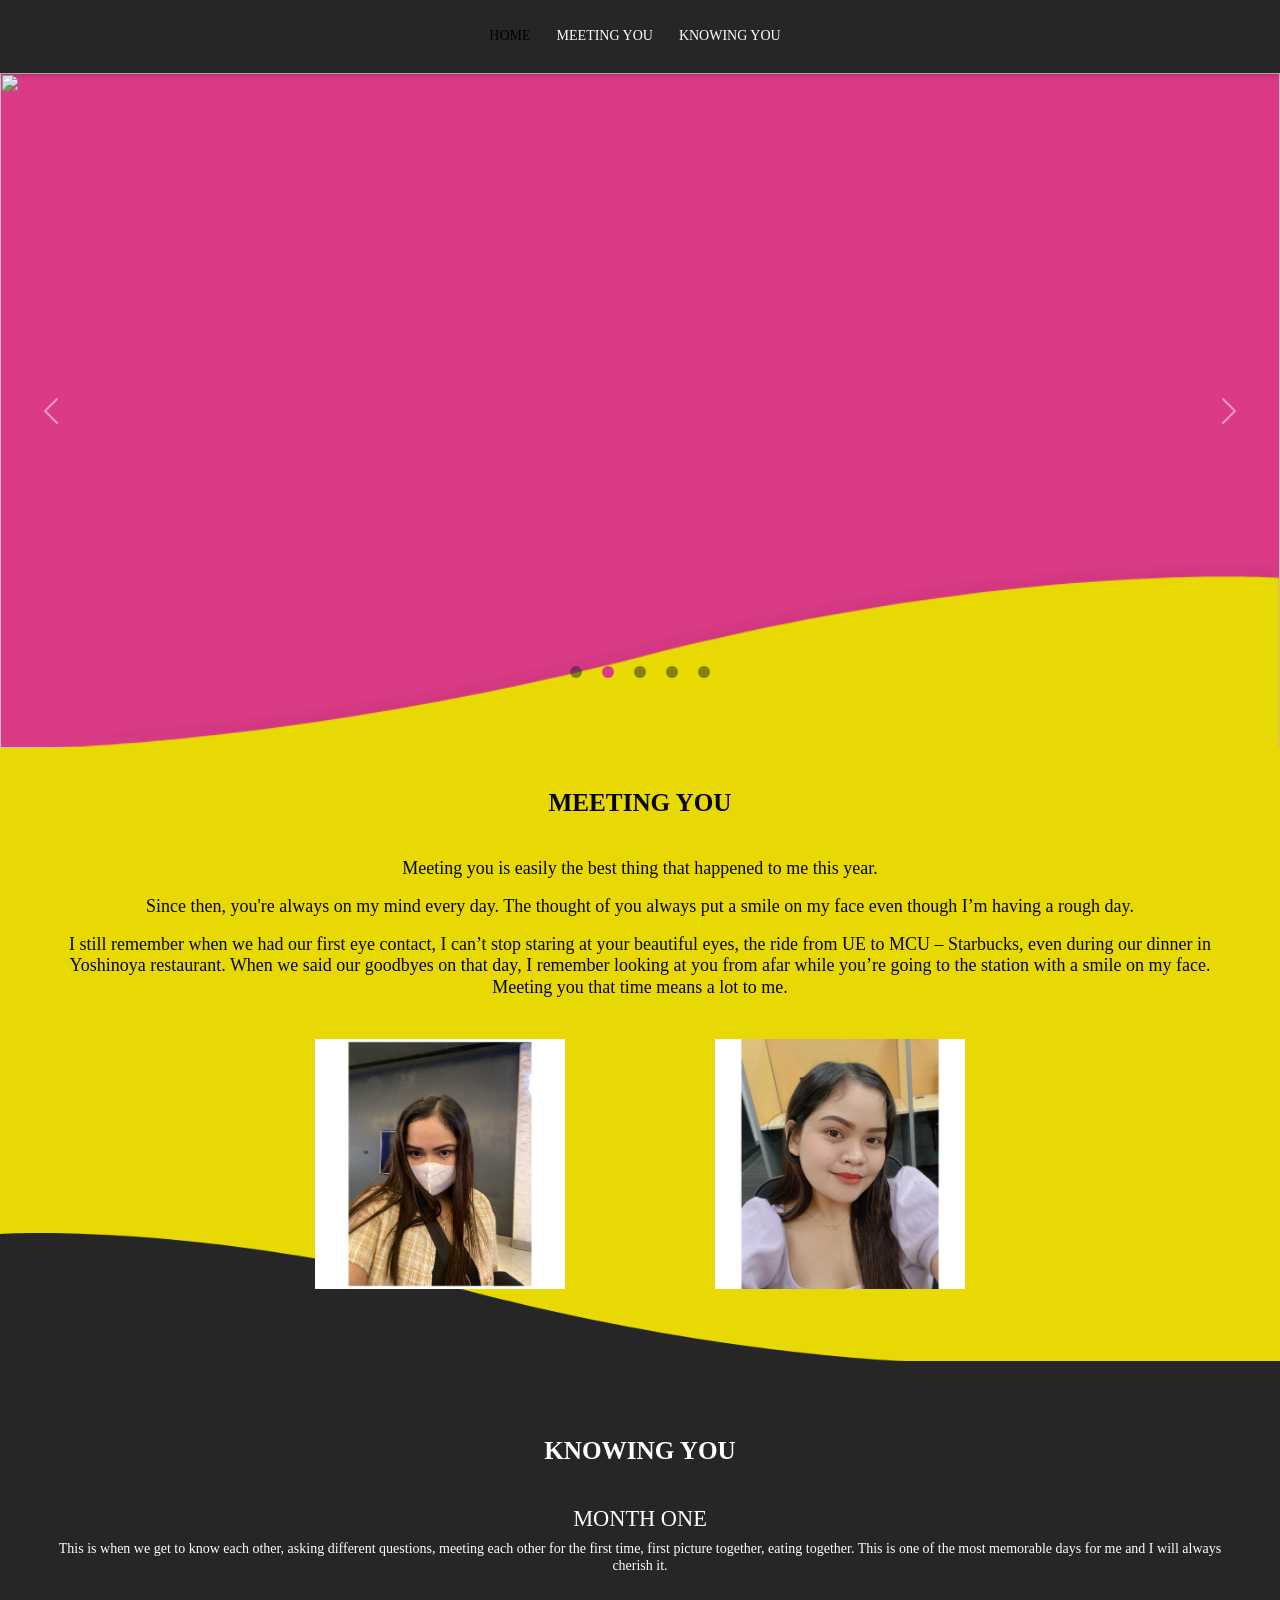
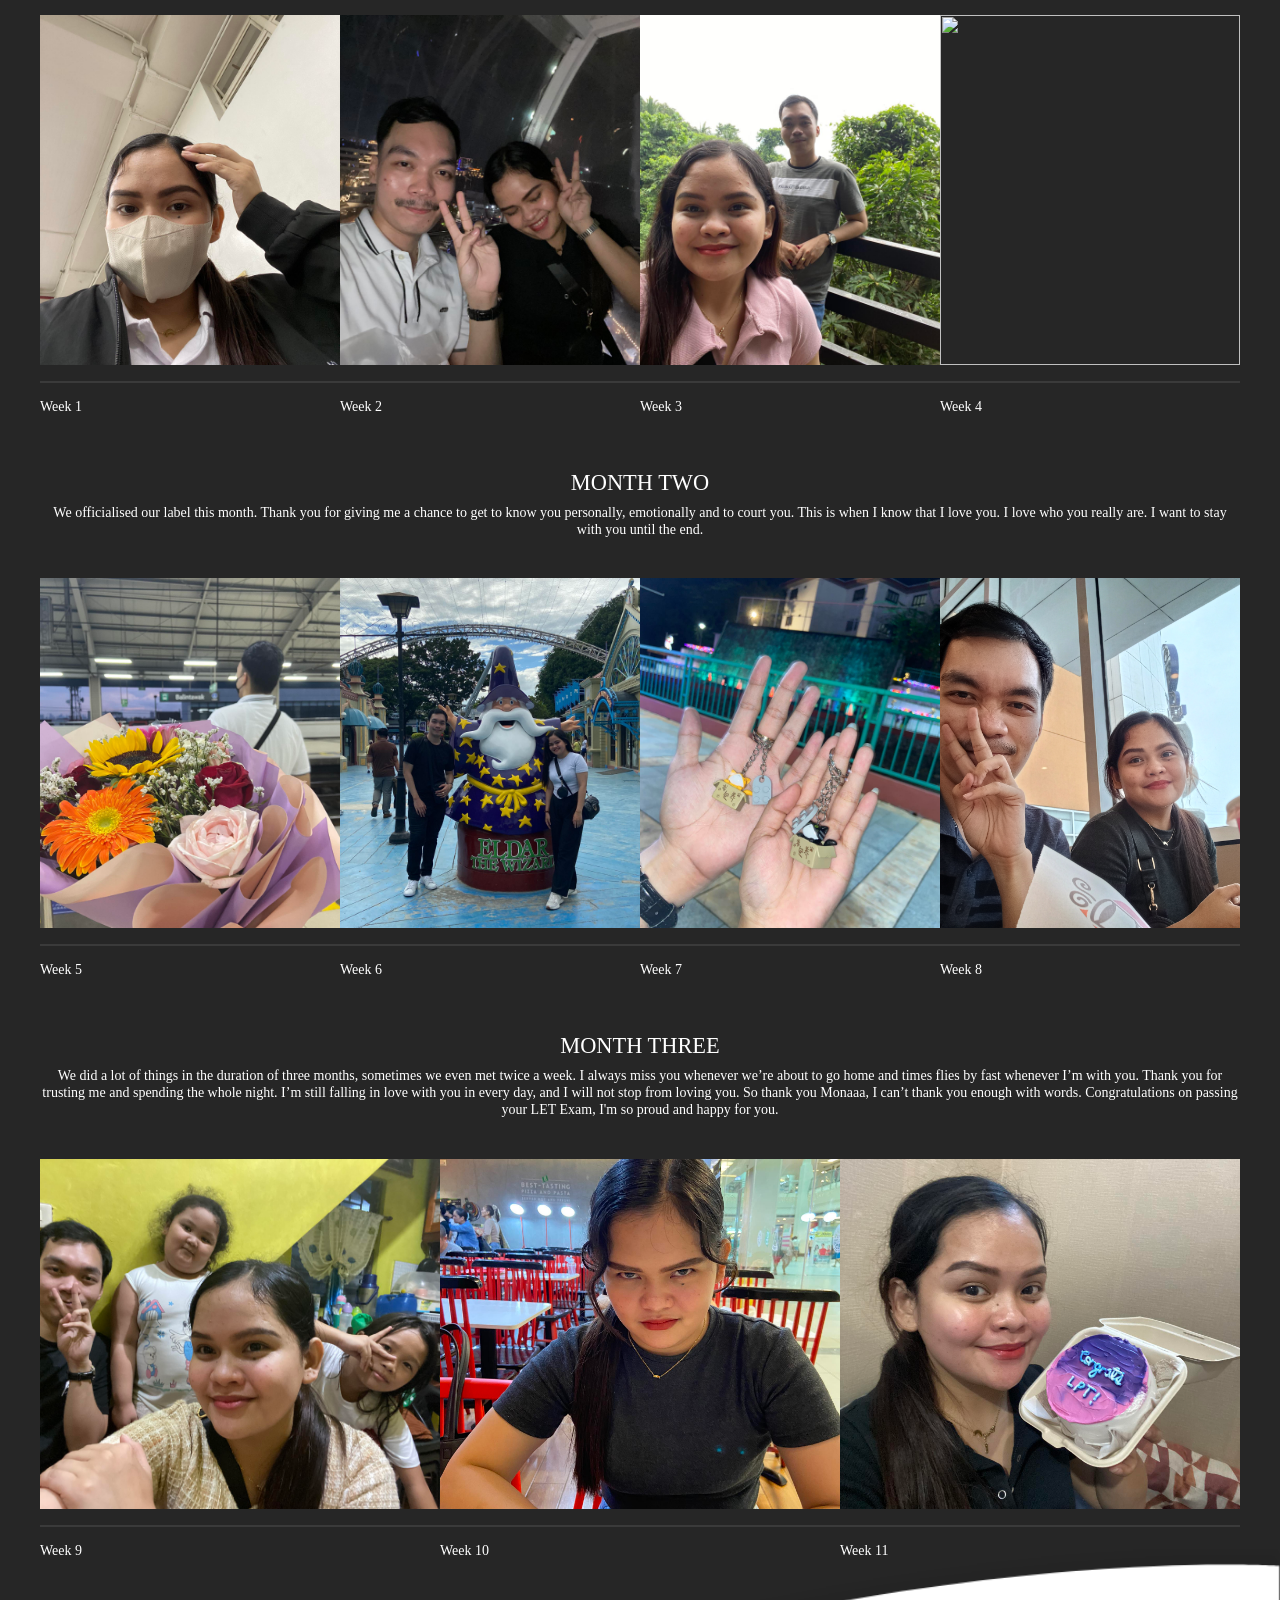
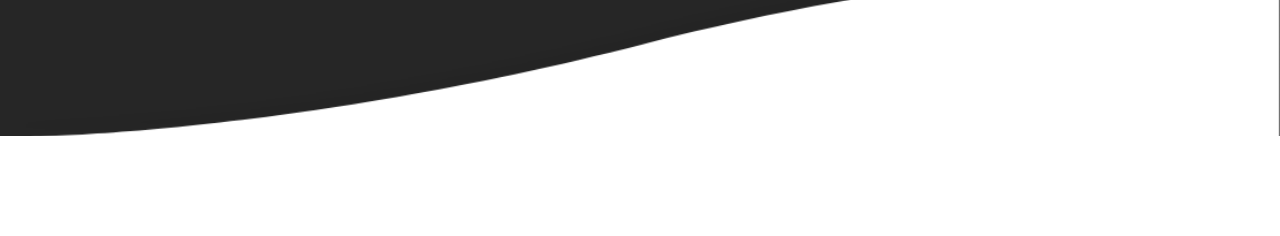
==== index.html @ fe890e73 "Update index.html" ====
<!doctype html>
<html lang="en">
  <head>
    <!-- Required meta tags -->
    <meta charset="utf-8">
    <meta name="viewport" content="width=device-width, initial-scale=1, shrink-to-fit=no">

    <!-- Bootstrap CSS -->
    <link href="https://cdn.jsdelivr.net/npm/bootstrap@5.0.0-beta2/dist/css/bootstrap.min.css" rel="stylesheet" integrity="sha384-BmbxuPwQa2lc/FVzBcNJ7UAyJxM6wuqIj61tLrc4wSX0szH/Ev+nYRRuWlolflfl" crossorigin="anonymous">
    <!-- <link rel="stylesheet" href="https://maxcdn.bootstrapcdn.com/bootstrap/4.0.0/css/bootstrap.min.css" integrity="sha384-Gn5384xqQ1aoWXA+058RXPxPg6fy4IWvTNh0E263XmFcJlSAwiGgFAW/dAiS6JXm" crossorigin="anonymous"> -->
    <!--<link rel="stylesheet" href="https://cdn.jsdelivr.net/npm/bootstrap@4.5.3/dist/css/bootstrap.min.css" integrity="sha384-TX8t27EcRE3e/ihU7zmQxVncDAy5uIKz4rEkgIXeMed4M0jlfIDPvg6uqKI2xXr2" crossorigin="anonymous">-->
    <link rel="stylesheet" href="https://cdn.jsdelivr.net/npm/bootstrap-icons@1.4.0/font/bootstrap-icons.css">
    <link rel="stylesheet" href="assets/css/main.css">
    <link rel="stylesheet" href="assets/css/typography.css">
    <link rel="stylesheet" href="assets/css/card.css">
    <link rel="stylesheet" href="assets/css/navigation.css">
    <link rel="stylesheet" href="assets/css/animations.css">
    <link rel="stylesheet" href="assets/css/form.css">
    <link rel="stylesheet" href="assets/css/media.css">
    <link rel="stylesheet" href="assets/css/shape.css">
    <link rel="stylesheet" href="assets/css/modal.css">
    <link rel="stylesheet" href="assets/css/projects-section.css"> 
    <title>My appreciation of You</title>
    <link rel="shortcut icon" href="assets/images/Icon/justin_mona.ico" type="image/x-icon"> 
    <script src="https://code.jquery.com/jquery-3.5.1.min.js"></script>
    <script src="https://kit.fontawesome.com/c11f370f42.js" crossorigin="anonymous"></script>
  </head>
  <body class="position-relative w-100 h-100" data-bs-spy="scroll" data-bs-target="#main-nav" data-bs-offset="300" tabindex="0">
    <!--Navigation-->
    <nav id="main-nav" class="navbar navbar-expand-xl navigation-bar sticky-top hide-on-mobile">
        <div class="collapse navbar-collapse text-white justify-content-center" id="navbarSupportedContent">
            <ul class="navbar-nav navigation-text">
                <li class="nav-item">
                    <a class="nav-link active scroll-to" href="#home">HOME</a>
                </li>
                <li class="nav-item">
                    <a class="nav-link scroll-to" href="#whoweare">MEETING YOU</a>
                </li>
                <li class="nav-item">
                    <a class="nav-link scroll-to" href="#events">KNOWING YOU</a>
                </li><!--
                <li class="nav-item">
                    <a class="nav-link scroll-to" href="#socialpress">CONGRATULATIONS</a>
                </li>
                <li class="nav-item">
                    <a class="nav-link scroll-to" href="#projects">MY FEELINGS FOR YOU</a>
                </li>
                <li class="nav-item">
                    <a class="nav-link scroll-to" href="#socialpress">SOCIAL/PRESS</a>
                </li>
                <li class="nav-item">
                    <a class="nav-link scroll-to" href="#resources">RESOURCES</a>
                </li>
                <li class="nav-item">
                    <a class="nav-link scroll-to" href="#meetingspace">MEETING SPACE</a>
                </li>
                <li class="nav-item">
                    <a class="nav-link scroll-to" href="#contactus" data-bs-toggle="modal" data-bs-target="#contactUsModal">CONTACT US</a>
                </li>-->
            </ul>
        </div>
    </nav>
    <div class="w-100 h-100 position-relative">
<!--Home - Section 1 -->
        <div id="home">
            <!-- show on large and medium -->
            <div class="home-content z-2 position-relative d-sm-none d-md-block">
                <div id="carouselHeroBanner" class="carousel slide carousel-fade" data-bs-ride="carousel" data-bs-wrap="false">
                    <div class="home-carousel w-100 m-0 p-40px z-2">
                        <div class="carousel-items w-100 h-100 z-1">
                            <div class="carousel-inner h-100">
                                <div class="carousel-item active h-100" data-bs-interval="5000">
                                    <img id="carouselImg h-100" class="carousel-image w-100 h-100" src="assets/images/Mona/Carousel 1.jpg" alt="">
                                </div>
                                <div class="carousel-item h-100" data-bs-interval="5000">
                                    <img id="carouselImg" class="carousel-image w-100 h-100" src="assets/images/Mona/Carousel 2.jpg" alt="">
                                </div>
                                <div class="carousel-item h-100" data-bs-interval="5000">
                                    <img id="carouselImg" class="carousel-image w-100 h-100" src="assets/images/Mona/Carousel 3.jpg" alt="">
                                </div>
                                <div class="carousel-item h-100" data-bs-interval="5000">
                                    <img id="carouselImg" class="carousel-image w-100 h-100" src="assets/images/Mona/Carousel 4.jpg" alt="">
                                </div>
                                <div class="carousel-item h-100" data-bs-interval="5000">
                                    <img id="carouselImg" class="carousel-image w-100 h-100" src="assets/images/Mona/Carousel 5.3.jpg" alt="">
                                </div>
                            </div>
                        </div>
                        <div class="d-flex flex-wrap justify-content-center align-items-end w-100 carousel-indicators home-carousel-indicators mb-50px z-2">
                            <div class="carousel-circle m-10px active" data-bs-target="#carouselHeroBanner" data-bs-slide-to="0"></div>
                            <div class="carousel-circle m-10px" data-bs-target="#carouselHeroBanner" data-bs-slide-to="1"></div>
                            <div class="carousel-circle m-10px" data-bs-target="#carouselHeroBanner" data-bs-slide-to="2"></div>
                            <div class="carousel-circle m-10px" data-bs-target="#carouselHeroBanner" data-bs-slide-to="3"></div>
                            <div class="carousel-circle m-10px" data-bs-target="#carouselHeroBanner" data-bs-slide-to="4"></div>
                        </div>
                        <button class="carousel-control-prev z-2 w-8" type="button" data-bs-target="#carouselHeroBanner" data-bs-slide="prev">
                            <span class="carousel-control-prev-icon" aria-hidden="true"></span>
                            <span class="visually-hidden">Previous</span>
                        </button>
                        <button class="carousel-control-next z-2 w-8" type="button" data-bs-target="#carouselHeroBanner" data-bs-slide="next">
                            <span class="carousel-control-next-icon" aria-hidden="true"></span>
                            <span class="visually-hidden">Next</span>
                        </button>
                    </div>
                </div>
                <img class="bottom-right-curve-background z-1 show-on-medium-only" src="assets/images/Curves/Curve Up Right - Yellow Shadow@2x.png" alt="">
                <img class="bottom-right-curve-background show-on-large-only z-1" src="assets/images/Curves/Curve Up Right - Yellow Shadow@2x.png" alt="">
            </div>
            <!--// show on large and medium -->

            <!-- show on small -->
            <div class="home-content z-2 position-relative show-on-small-only">
                <div id="carouselHeroBannerMobile" class="carousel slide carousel-fade" data-bs-ride="carousel" data-bs-wrap="false">
                    <div class="position-relative home-carousel-image">
                        <div class="carousel-inner h-100">
                            <div class="carousel-item active h-100" data-bs-interval="3000">
                                <img id="carouselImg h-100" class="carousel-image w-100 h-100" src="assets/images/Mona/Carousel 1.jpg" alt="">
                            </div>
                            <div class="carousel-item h-100" data-bs-interval="3000">
                                <img id="carouselImg" class="carousel-image w-100 h-100" src="assets/images/Mona/Carousel 2.jpg" alt="">
                            </div>
                            <div class="carousel-item h-100" data-bs-interval="3000">
                                <img id="carouselImg" class="carousel-image w-100 h-100" src="assets/images/Mona/Carousel 3.jpg" alt="">
                            </div>
                            <div class="carousel-item h-100" data-bs-interval="3000">
                                <img id="carouselImg" class="carousel-image w-100 h-100" src="assets/images/Mona/Carousel 4.jpg" alt="">
                            </div>
                            <div class="carousel-item h-100" data-bs-interval="3000">
                                <img id="carouselImg" class="carousel-image w-100 h-100" src="assets/images/Mona/Carousel 5.3.jpg" alt="">
                            </div>
                        </div>
                        <div class="d-flex flex-wrap justify-content-center align-items-end w-100 carousel-indicators home-carousel-indicators mb-10px z-3">
                            <div class="carousel-circle m-10px active" data-bs-target="#carouselHeroBannerMobile" data-bs-slide-to="0"></div>
                            <div class="carousel-circle m-10px" data-bs-target="#carouselHeroBannerMobile" data-bs-slide-to="1"></div>
                            <div class="carousel-circle m-10px" data-bs-target="#carouselHeroBannerMobile" data-bs-slide-to="2"></div>
                            <div class="carousel-circle m-10px" data-bs-target="#carouselHeroBannerMobile" data-bs-slide-to="3"></div>
                            <div class="carousel-circle m-10px" data-bs-target="#carouselHeroBannerMobile" data-bs-slide-to="4"></div>
                        </div>
                        <img class="bottom-right-curve-background z-1 show-on-small-only d-none" src="assets/images/Curves/Curve Up Right - Yellow@2x.png" alt="">
                    </div>
                </div>
            </div>
            <!--// show on small only -->
        </div>
<!--Who We Are - Section 2 -->
        <div><div id="whoweare" class="whoweare-spy"></div>
            <div class="whoweare-content p-0 z-1 text-center bg-color-yellow container-fluid position-relative whoweare-animatable-content-one-animation-trigger">
                <h1 class="menu-title mb-40px pt-40px">MEETING YOU</h1>
                <p class="p-mobile-margin p-meeting-you">Meeting you is easily the best thing that happened to me this year. </p>
                <p class="p-mobile-margin p-meeting-you">Since then, you're always on my mind every day. The thought of you always put a smile on my face even though I’m having a rough day.</p>
                <p class="p-mobile-margin p-meeting-you mb-40px">I still remember when we had our first eye contact, I can’t stop staring at your beautiful eyes, the ride from UE to MCU – Starbucks, even during our dinner in Yoshinoya restaurant. When we said our goodbyes on that day, I remember looking at you from afar while you’re going to the station with a smile on my face. Meeting you that time means a lot to me. </p>
                <div class="row bs-gutter-0 justify-content-center">
                    <div class="col-sm-12 col-lg-6 col-md-6 w-300px whoweare-margin-right-50px whoweare-animatable-content-one invisible">
                        <div class="whoweare-img">
                            <img class="img_meeting_you" src="assets/images/Mona/Meeting You - Mona.jpg" alt="">
                        </div>
                    </div>
                    <div class="col-sm-12 col-lg-6 col-md-6 w-300px whoweare-margin-left-50px whoweare-animatable-content-one invisible">
                        <div class="whoweare-img">
                            <img class="img_meeting_you show-on-medium-mon" src="assets/images/Mona/Meeting You - Mona 2.jpg" alt="">
                        </div>
                    </div>
                </div>

                <div>
                    <img class="bottom-left-curve-background" src="assets/images/Curves/Curve Up Left - Dark Gray@2x.png" alt="">
                </div>
            </div>
            <!--Who We Are Cards -->
            <div class="whoweare-cards-content z-1 h-100 flex-content-center text-center bg-color-white position-relative whoweare-animatable-cards-container whoweare-animatable-cards-animation-trigger d-none">
                <div id="whoWeAreCardCarousel" class="carousel slide no-wrap d-flex flex-row" data-bs-interval="false" data-bs-wrap="false">
                    <div id="whoWeAreCarouselPrev" class="btn-carousel-circle bg-color-pink d-flex align-self-center hide-on-large last-page-button">
                        <a data-bs-target="#whoWeAreCardCarousel" class="carousel-control-prev w-50px" role="button" data-bs-slide="prev"></a><i class="bi bi-chevron-left mp-0 text-white"></i>
                    </div>
                    <div class="carousel-inner">
                        <div id="whoWeAreFirstSlide" class="carousel-item active">
                            <div class="d-flex flex-row justify-content-center">
                                <!--cards-->
                                <div class="cards card-mobile-margin p-40px d-flex flex-column whoweare-animatable-card-one d-lg-flex d-md-flex d-sm-flex invisible">
                                    <div class="circle-172 bg-color-yellow mx-auto whoweare-card-one-animatable-circle invisible"></div>
                                    <div class="circle-68-green bg-color-green whoweare-card-one-animatable-circle invisible"></div>
                                    <div class="circle-48-pink bg-color-pink-txtlink whoweare-card-one-animatable-circle invisible"></div>
                                    <div class="card-body mp-0">
                                        <h1>PEOPLE EXPERIENCE (PX)</h1>
                                        <p class="mt-20px">At INK, we are focused on how design impacts People’s Experience (PX).  People are complex, beautiful, and inherently diverse. We take time to listen to how you live, how you work, and especially how you want to feel welcome in your environment. </p>
                                        
                                    </div>
                                    <button type="button" class="button-primary p2 align-self-center">Read More</button>
                                </div>
                                <div class="cards card-mobile-margin p-40px d-flex flex-column whoweare-animatable-card-two d-lg-flex d-md-none d-sm-none invisible">
                                    <div class="circle-172 bg-color-pink-txtlink mx-auto whoweare-card-two-animatable-circle invisible"></div>
                                    <div class="circle-47-green bg-color-green whoweare-card-two-animatable-circle invisible"></div>
                                    <div class="circle-39-green bg-color-green whoweare-card-two-animatable-circle invisible"></div>
                                    <div class="circle-66-yellow bg-color-yellow whoweare-card-two-animatable-circle invisible"></div>
                                    <div class="card-body mp-0">
                                        <h1>EMPATHY TECH</h1>
                                        <p class="mt-20px">Our design ethos looks beyond technology’s limits, and we reimagine how tech can be more empathetic in the ways we communicate, draw, and design.
                                        </p>
                                        
                                    </div>
                                    <button type="button" class="button-primary p2 align-self-center">Read More</button>
                                </div>
                                <div class="cards card-mobile-margin p-40px d-flex flex-column whoweare-animatable-card-three d-lg-flex d-md-none d-sm-none invisible">
                                    <div class="circle-172 bg-color-green mx-auto whoweare-card-three-animatable-circle "></div>
                                    <div class="circle-48-pink-1 bg-color-pink-txtlink whoweare-card-three-animatable-circle "></div>
                                    <div class="circle-68-yellow bg-color-yellow whoweare-card-three-animatable-circle "></div>
                                    <div class="card-body mp-0">
                                        <h1>CULTURE + CRAFT</h1>
                                        <p class="mt-20px">Our team’s strength comes from its diversity of professional experiences, industry backgrounds, and multicultural contexts. We continue to be inspired by the global landscape and ways in which we can learn from others.
                                        </p>
                                        
                                    </div>
                                    <button type="button" class="button-primary p2 align-self-center">Read More</button>
                                </div>
                                <!--#end cards-->
                            </div>
                        </div>
                        <div class="carousel-item">
                            <div class="d-flex flex-row justify-content-center">
                                <!--cards-->
                                <div class="cards card-mobile-margin p-40px flex-column whoweare-animatable-card-one  d-lg-flex d-md-none d-sm-none">
                                    <div class="circle-172 bg-color-yellow mx-auto whoweare-card-one-animatable-circle "></div>
                                    <div class="circle-68-green bg-color-green whoweare-card-one-animatable-circle "></div>
                                    <div class="circle-48-pink bg-color-pink-txtlink whoweare-card-one-animatable-circle "></div>
                                    <div class="card-body mp-0">
                                        <h1>PEOPLE EXPERIENCE (PX)</h1>
                                        <p class="mt-20px">At INK, we are focused on how design impacts People’s Experience (PX).  People are complex, beautiful, and inherently diverse. We take time to listen to how you live, how you work, and especially how you want to feel welcome in your environment. </p>
                                        
                                    </div>
                                    <button type="button" class="button-primary p2 align-self-center">Read More</button>
                                </div>
                                <div class="cards card-mobile-margin p-40px flex-column whoweare-animatable-card-two  d-lg-flex d-md-flex d-sm-flex">
                                    <div class="circle-172 bg-color-pink-txtlink mx-auto whoweare-card-two-animatable-circle "></div>
                                    <div class="circle-47-green bg-color-green whoweare-card-two-animatable-circle "></div>
                                    <div class="circle-39-green bg-color-green whoweare-card-two-animatable-circle "></div>
                                    <div class="circle-66-yellow bg-color-yellow whoweare-card-two-animatable-circle "></div>
                                    <div class="card-body mp-0">
                                        <h1>EMPATHY TECH</h1>
                                        <p class="mt-20px">Our design ethos looks beyond technology’s limits, and we reimagine how tech can be more empathetic in the ways we communicate, draw, and design.
                                        </p>
                                        
                                    </div>
                                    <button type="button" class="button-primary p2 align-self-center">Read More</button>
                                </div>
                                <div class="cards card-mobile-margin p-40px flex-column whoweare-animatable-card-three d-lg-flex d-md-none d-sm-none">
                                    <div class="circle-172 bg-color-green mx-auto whoweare-card-three-animatable-circle "></div>
                                    <div class="circle-48-pink-1 bg-color-pink-txtlink whoweare-card-three-animatable-circle "></div>
                                    <div class="circle-68-yellow bg-color-yellow whoweare-card-three-animatable-circle "></div>
                                    <div class="card-body mp-0">
                                        <h1>CULTURE + CRAFT</h1>
                                        <p class="mt-20px">Our team’s strength comes from its diversity of professional experiences, industry backgrounds, and multicultural contexts. We continue to be inspired by the global landscape and ways in which we can learn from others.
                                        </p>
                                        
                                    </div>
                                    <button type="button" class="button-primary p2 align-self-center">Read More</button>
                                </div>
                                <!--#end cards-->
                            </div>
                        </div>
                        <div id="whoWeAreLastSlide" class="carousel-item">
                            <div class="d-flex flex-row justify-content-center">
                                <!--cards-->
                                <div class="cards card-mobile-margin p-40px flex-column whoweare-animatable-card-one  d-lg-flex d-md-none d-sm-none">
                                    <div class="circle-172 bg-color-yellow mx-auto whoweare-card-one-animatable-circle "></div>
                                    <div class="circle-68-green bg-color-green whoweare-card-one-animatable-circle "></div>
                                    <div class="circle-48-pink bg-color-pink-txtlink whoweare-card-one-animatable-circle "></div>
                                    <div class="card-body mp-0">
                                        <h1>PEOPLE EXPERIENCE (PX)</h1>
                                        <p class="mt-20px">At INK, we are focused on how design impacts People’s Experience (PX).  People are complex, beautiful, and inherently diverse. We take time to listen to how you live, how you work, and especially how you want to feel welcome in your environment. </p>
                                        
                                    </div>
                                    <button type="button" class="button-primary p2 align-self-center">Read More</button>
                                </div>
                                <div class="cards card-mobile-margin p-40px flex-column whoweare-animatable-card-three d-lg-flex d-md-none d-sm-none">
                                    <div class="circle-172 bg-color-green mx-auto whoweare-card-three-animatable-circle "></div>
                                    <div class="circle-48-pink-1 bg-color-pink-txtlink whoweare-card-three-animatable-circle "></div>
                                    <div class="circle-68-yellow bg-color-yellow whoweare-card-three-animatable-circle "></div>
                                    <div class="card-body mp-0">
                                        <h1>CULTURE + CRAFT</h1>
                                        <p class="mt-20px">Our team’s strength comes from its diversity of professional experiences, industry backgrounds, and multicultural contexts. We continue to be inspired by the global landscape and ways in which we can learn from others.
                                        </p>
                                        
                                    </div>
                                    <button type="button" class="button-primary p2 align-self-center">Read More</button>
                                </div>
                                <div class="cards card-mobile-margin p-40px flex-column whoweare-animatable-card-three d-lg-flex d-md-flex d-sm-flex">
                                    <div class="circle-172 bg-color-green mx-auto whoweare-card-three-animatable-circle "></div>
                                    <div class="circle-48-pink-1 bg-color-pink-txtlink whoweare-card-three-animatable-circle "></div>
                                    <div class="circle-68-yellow bg-color-yellow whoweare-card-three-animatable-circle "></div>
                                    <div class="card-body mp-0">
                                        <h1>CULTURE + CRAFT</h1>
                                        <p class="mt-20px">Our team’s strength comes from its diversity of professional experiences, industry backgrounds, and multicultural contexts. We continue to be inspired by the global landscape and ways in which we can learn from others.
                                        </p>
                                        
                                    </div>
                                    <button type="button" class="button-primary p2 align-self-center">Read More</button>
                                </div>
                                <!--#end cards-->
                            </div>
                        </div>
                    </div>
                    <div id="whoWeAreCarouselNext" class="btn-carousel-circle bg-color-pink d-flex align-self-center hide-on-large">
                        <a data-bs-target="#whoWeAreCardCarousel" class="carousel-control-next w-50px" role="button" data-bs-slide="next"></a><i class="bi bi-chevron-right mp-0 text-white"></i>
                    </div>
                </div>
                
                <img class="bottom-left-curve-background" src="assets/images/Curves/Curve Up Left - Dark Gray@2x.png" alt="">
            </div>
            <!--Palette-->
            <!--#show on large and medium-->
            
            <div class="z-1 bg-color-grey h-100 pt-40px position-relative ourpallete-content ourpallete-animatable-imagepallete-animation-trigger hide-on-mobile">
                <div id="events" class="events-spy"></div>
                <h1 class="menu-title text-white text-center mt-35px">KNOWING YOU</h1>
                <div class="media pl-40px">
                    <div class="plants-content mr-40px">
                        <h2 class="text-white">MONTH ONE</h2>
                        <p class="text-white mb-40px">This is when we get to know each other, asking different questions, meeting each other for the first time, first picture together, eating together. This is one of the most memorable days for me and I will always cherish it.</p>
                    </div>
                    <div class="media-body mr-40px">
                        <div class="d-flex ourpallete-animatable-imagepallete invisible">
                            <div class="pallete-parent ourpallete-animatable-palleteimage ourpallete-animatable-palleteimage-collapsed">
                              <img class="pallete" src="assets/images/Mona/Week 1.jpeg" alt="" title="We started talking on Bumble. I still remember our first interaction to this day. The little GIFs exchange, questions, cute moments and etc. And when I first saw you on the gate of UE, I can’t stop looking at your eyes. It attracts me, I don’t know why. Your smile makes me happy.">
                              <hr class="text-line">
                              <p class="text-white word-break-none">Week 1</p>
                            </div>
                            <div class="pallete-parent ourpallete-animatable-palleteimage ourpallete-animatable-palleteimage-collapsed">
                              <img class="pallete" src="assets/images/Us/Week 2.jpeg" alt="" title="Thank you for going out with me and traveling from Cavite to MOA to meet a guy you barely knew. This is when we first officialize our Pet names Beb and Bebe. I appreciate you for submitting a leave for my birthday, I’m still thankful. Thank you beb.">
                              <hr class="text-line">
                              <p class="text-white word-break-none">Week 2</p>
                            </div>
                            <div class="pallete-parent ourpallete-animatable-palleteimage ourpallete-animatable-palleteimage-collapsed">
                              <img class="pallete" src="assets/images/Us/Week 3.jpeg" alt="" title="When we get to know each other more during our deep talks on a bench. I can’t thank you enough for going with me in Tagaytay with little to no rest. Our first physical picture. When I get to kiss your hand and hold it while in a bus. Putting your head on my shoulder while you rest. And I said to my parents when I got home that I’m dating you. I started to like you and I won’t stop.">
                              <hr class="text-line">
                              <p class="text-white word-break-none">Week 3</p>
                            </div>
                            <div class="pallete-parent ourpallete-animatable-palleteimage ourpallete-animatable-palleteimage-collapsed">
                              <img class="pallete" src="assets/images/Mona/Week 4.jpg" alt="" title="Our deep and meaningful talks at night and sometimes wild, I appreciate it all beb. Thank you so much for trusting me and being patient with me. We get to enjoy our time in video calls, chats and also our time in SM Dasmariñas, Vista Mall and at the Church.">
                              <hr class="text-line">
                              <p class="text-white word-break-none">Week 4</p>
                            </div>
                        </div>
                    </div>
                </div>

                <div class="media pl-40px">
                    <div class="plants-content w-25 mr-40px mt-65px">
                        <h2 class="text-white">MONTH TWO</h2>
                        <p class="text-white mb-0">We officialised our label this month. Thank you for giving me a chance to get to know you personally, emotionally and to court you. This is when I know that I love you. I love who you really are. I want to stay with you until the end.</p>
                    </div>
                    <div class="media-body w-75 mt-40px mr-40px">
                        <div class="d-flex ourpallete-animatable-imagepallete invisible">
                            <div class="pallete-parent ourpallete-animatable-palleteimage ourpallete-animatable-palleteimage-collapsed">
                              <img class="pallete" src="assets/images/Us/Week 5.jpg" alt="" title="Thank you for taking your time to meet my parents, family and even supporting my father on Election day. I appreciate it so much beb. And thank you for the trust that you gave me that day. ">
                              <hr class="text-line">
                              <p class="text-white word-break-none">Week 5</p>
                            </div>
                            <div class="pallete-parent ourpallete-animatable-palleteimage ourpallete-animatable-palleteimage-collapsed">
                              <img class="pallete" src="assets/images/Us/Week 6.jpg" alt="" title="Thank you for going out with me on my birthday, I really really appreciate it beb. I’ll forever be grateful of meeting you.  Next time we’ll get to celebrate your birthday.">
                              <hr class="text-line">
                              <p class="text-white word-break-none">Week 6</p>
                            </div>
                            <div class="pallete-parent ourpallete-animatable-palleteimage ourpallete-animatable-palleteimage-collapsed">
                              <img class="pallete" src="assets/images/Us/Week 7.jpg" alt="" title="We got into a fight because of me bailing out on your plans, I’m really sorry for it. Thank you for giving me a second chance, it means a lot to me. I’ll always try my best to make you happy.">
                              <hr class="text-line">
                              <p class="text-white word-break-none">Week 7</p>
                            </div>
                            <div class="pallete-parent ourpallete-animatable-palleteimage ourpallete-animatable-palleteimage-collapsed">
                              <img class="pallete" src="assets/images/Us/Week 8.jpg" alt="" title="This is when you said to me the word “I Love You” in person. It caught me offguard to be honest, I don’t know what to say during that time, and even now I can’t get over it because it was so unexpected. Thank you and I Love you too beb.">
                              <hr class="text-line">
                              <p class="text-white word-break-none">Week 8</p>
                            </div>
                        </div>
                    </div>
                </div>
                  
                <div class="media pl-40px mb-50px">
                    <div class="plants-content w-25 mr-40px mt-65px">
                        <h2 class="text-white">MONTH THREE</h2>
                        <p class="text-white mb-0">We did a lot of things in the duration of three months, sometimes we even met twice a week. I always miss you whenever we’re about to go home and times flies by fast whenever I’m with you. Thank you for trusting me and spending the whole night. I’m still falling in love with you in every day, and I will not stop from loving you. So thank you Monaaa, I can’t thank you enough with words. Congratulations on passing your LET Exam, I'm so proud and happy for you.</p>
                    </div>
                    <div class="media-body w-75 mt-40px mr-40px">
                        <div class="d-flex ourpallete-animatable-imagepallete invisible">
                            <div class="pallete-parent ourpallete-animatable-palleteimage ourpallete-animatable-palleteimage-collapsed">
                              <img class="pallete" src="assets/images/Us/Week 9.jpg" alt="">
                              <hr class="text-line">
                              <p class="text-white word-break-none">Week 9</p>
                            </div>
                            <div class="pallete-parent ourpallete-animatable-palleteimage ourpallete-animatable-palleteimage-collapsed">
                              <img class="pallete" src="assets/images/Mona/Week 10.jpeg" alt="">
                              <hr class="text-line">
                              <p class="text-white word-break-none">Week 10</p>
                            </div>
                            <div class="pallete-parent ourpallete-animatable-palleteimage ourpallete-animatable-palleteimage-collapsed">
                              <img class="pallete" src="assets/images/Mona/Week 11.jpg" alt="">
                              <hr class="text-line">
                              <p class="text-white word-break-none">Week 11</p>
                            </div>
                        </div>
                    </div>
                </div>
                <img class="bottom-right-curve-background-margin" src="assets/images/Curves/Curve Up Right - White Shadow@2x.png" alt="">
            </div>
            <!--// show on large and medium-->
            <!--#show on small-->
            <div class="z-1 bg-color-grey h-100 pt-40px position-relative ourpallete-content-mobile ourpallete-animatable-imagepallete-animation-trigger-mobile show-on-small-only">
                <h1 class="menu-title text-white text-center">KNOWING YOU</h1>
                
                <div class="media pl-40px d-flex flex-column justify-content-center">
                    <div class="plants-content mb-20px pr-40px d-flex flex-column">
                        <h2 class="text-white">MONTH ONE</h2>
                        <p class="text-white mb-20px">Plant diversity is a key component to ecological design. We start each project by researching its local ecology and then design a native plant palette for that region.  We also welcome new plant friends that offer additional beauty and pollinator-friendly activity, so long as they are not invasive or listed as such on a federal list.</p>
                        <button type="button" class="button-primary p2 align-self-center" data-bs-toggle="modal" data-bs-target="#month1">Read More</button>
                    </div>
                    <div class="media-body mt-40px pr-40px">
                        <div class="d-flex ourpallete-animatable-imagepallete-mobile justify-center-tablet invisible">
                            <div id="meetingYouCarousel" class="carousel slide no-wrap d-flex flex-row" data-wrap="false" data-bs-wrap="false">
                                <div id="meetingYouCarouselPrev" class="btn-carousel-circle mr-10px bg-color-pink show-on-small-only d-lg-none align-self-center last-page-button">
                                    <a data-bs-target="#meetingYouCarousel" class="carousel-control-prev w-50px" role="button" data-bs-slide="prev"></a><i class="bi bi-chevron-left mp-0 text-white"></i>
                                </div>
                                <div class="carousel-inner"> 
                                    <div id="meetingYouFirstSlide" class="carousel-item active">
                                        <div class="pallete-parent ourpallete-animatable-palleteimage-mobile ourpallete-animatable-palleteimage-collapsed-mobile">
                                            <img class="pallete pallete-medium" src="assets/images/Mona/Week 1.jpeg" alt="" title="We started talking on Bumble. I still remember our first interaction to this day. The little GIFs exchange, questions, cute moments and etc. And when I first saw you on the gate of UE, I can’t stop looking at your eyes. It attracts me, I don’t know why. Your smile makes me happy.">
                                        </div>
                                    </div>
                                    <div class="carousel-item">
                                        <div class="pallete-parent ourpallete-animatable-palleteimage-mobile ourpallete-animatable-palleteimage-collapsed-mobile">
                                            <img class="pallete pallete-medium" src="assets/images/Us/Week 2.jpeg" alt="" title="Thank you for going out with me and traveling from Cavite to MOA to meet a guy you barely knew. This is when we first officialize our Pet names Beb and Bebe. I appreciate you for submitting a leave for my birthday, I’m still thankful. Thank you beb.">
                                        </div>
                                    </div>
                                    <div class="carousel-item">
                                        <div class="pallete-parent ourpallete-animatable-palleteimage-mobile ourpallete-animatable-palleteimage-collapsed-mobile">
                                            <img class="pallete pallete-medium" src="assets/images/Us/Week 3.jpeg" alt="" title="When we get to know each other more during our deep talks on a bench. I can’t thank you enough for going with me in Tagaytay with little to no rest. Our first physical picture. When I get to kiss your hand and hold it while in a bus. Putting your head on my shoulder while you rest. And I said to my parents when I got home that I’m dating you. I started to like you and I won’t stop.">
                                        </div>
                                    </div>
                                    <div id="meetingYouLastSlide"  class="carousel-item">
                                        <div class="pallete-parent ourpallete-animatable-palleteimage-mobile ourpallete-animatable-palleteimage-collapsed-mobile">
                                            <img class="pallete pallete-medium" src="assets/images/Mona/Week 4.jpg" alt="" title="Our deep and meaningful talks at night and sometimes wild, I appreciate it all beb. Thank you so much for trusting me and being patient with me. We get to enjoy our time in video calls, chats and also our time in SM Dasmariñas, Vista Mall and at the Church.">
                                        </div>
                                    </div>
                                </div>
                                <div id="meetingYouCarouselNext" class="btn-carousel-circle ml-10px bg-color-pink show-on-small-only d-md-none d-lg-none align-self-center">
                                    <a data-bs-target="#meetingYouCarousel" role="button" data-bs-slide="next" class="carousel-control-next w-50px"></a><i class="bi bi-chevron-right mp-0 text-white"></i>
                                </div>
                            </div>
                        </div>
                    </div>
                </div>

                <div class="media pl-40px d-flex flex-column justify-content-center">
                    <div class="plants-content mb-20px pr-40px d-flex flex-column">
                        <h2 class="text-white mt-40px">MONTH TWO</h2>
                        <p class="text-white mb-20px">Materials provide a rich array of textures, colors, scents, and finishes, and you have the agency to determine how and what we touch in the world.  We will consider your material preferences and offer our recommendations based on your project needs and budget. Fewer material choices are often the best, so that the precious elements can emerge.</p>
                        <button type="button" class="button-primary p2 align-self-center" data-bs-toggle="modal" data-bs-target="#month2">Read More</button>
                    </div>
                    <div class="media-body mt-40px pr-40px">
                        <div class="d-flex ourpallete-animatable-imagepallete-mobile justify-center-tablet invisible">
                            <div id="palletePlantsCarousel" class="carousel slide no-wrap d-flex flex-row" data-bs-wrap="false">
                                <div id="palletePlantsCarouselPrev" class="btn-carousel-circle mr-10px bg-color-pink show-on-small-only d-lg-none align-self-center last-page-button">
                                    <a href="#palletePlantsCarousel" class="carousel-control-prev w-50px" role="button" data-bs-slide="prev"></a><i class="bi bi-chevron-left mp-0 text-white"></i>
                                </div>
                                <div class="carousel-inner">
                                    <div id="palettePlantsFirstSlide" class="carousel-item active">
                                        <div class="pallete-parent ourpallete-animatable-palleteimage-mobile ourpallete-animatable-palleteimage-collapsed-mobile">
                                          <img class="pallete pallete-medium" src="assets/images/Us/Week 5.jpg" alt="" title="Our deep and meaningful talks at night and sometimes wild, I appreciate it all beb. Thank you so much for trusting me and being patient with me. We get to enjoy our time in video calls, chats and also our time in SM Dasmariñas, Vista Mall and at the Church.">
                                        </div>
                                    </div>
                                    <div class="carousel-item">
                                        <div class="pallete-parent ourpallete-animatable-palleteimage-mobile ourpallete-animatable-palleteimage-collapsed-mobile">
                                          <img class="pallete pallete-medium" src="assets/images/Us/Week 6.jpg" alt="" title="">
                                        </div>
                                    </div>
                                    <div class="carousel-item">
                                        <div class="pallete-parent ourpallete-animatable-palleteimage ourpallete-animatable-palleteimage-collapsed-mobile">
                                          <img class="pallete pallete-medium" src="assets/images/Us/Week 7.jpg" alt="" title="Thank you for going out with me on my birthday, I really really appreciate it beb. I’ll forever be grateful of meeting you.  Next time we’ll get to celebrate your birthday.">
                                        </div>
                                    </div>
                                    <div id="palettePlantsLastSlide" class="carousel-item">
                                        <div class="pallete-parent ourpallete-animatable-palleteimage-mobile ourpallete-animatable-palleteimage-collapsed-mobile">
                                          <img class="pallete pallete-medium" src="assets/images/Us/Week 8.jpg" alt="" title="We got into a fight because of me bailing out on your plans, I’m really sorry for it. Thank you for giving me a second chance, it means a lot to me. I’ll always try my best to make you happy.">
                                        </div>
                                    </div>
                                </div>
                                <div id="palletePlantsCarouselNext" class="btn-carousel-circle ml-10px bg-color-pink show-on-small-only d-md-none d-lg-none align-self-center">
                                    <a href="#palletePlantsCarousel" role="button" data-bs-slide="next" class="carousel-control-next w-50px"></a><i class="bi bi-chevron-right mp-0 text-white"></i>
                                </div>
                            </div>
                        </div>
                    </div>
                </div>
                  
                <div class="media pl-40px pr-40px mb-50px d-flex flex-column justify-content-center">
                    <div class="plants-content mb-20px mt-40px d-flex flex-column">
                        <h2 class="text-white">MONTH THREE</h2>
                        <p class="text-white mb-20px">We find that our inspiration often derives from observing how people live, work, and play.  Most importantly, we are inspired by conversations with others, patterns in ecology, and the beauty found within communities and culture. Our work aspires to highlight the beauty in people, place, and nature.</p>
                        <button type="button" class="button-primary p2 align-self-center d-none" data-bs-toggle="modal" data-bs-target="#month3">Read More</button>
                    </div>
                    <div class="media-body mt-40px">
                        <div class="d-flex ourpallete-animatable-imagepallete-mobile justify-center-tablet invisible">
                            <div id="WeekThreeCarousel" class="carousel slide no-wrap d-flex flex-row" data-bs-wrap="false">
                                <div id="WeekThreeCarouselPrev" class="btn-carousel-circle mr-10px bg-color-pink show-on-small-only d-lg-none align-self-center last-page-button">
                                    <a href="#WeekThreeCarousel" class="carousel-control-prev w-50px" role="button" data-bs-slide="prev"></a><i class="bi bi-chevron-left mp-0 text-white"></i>
                                </div>
                                <div class="carousel-inner">
                                    <div id="WeekThreeFirstSlide" class="carousel-item active">
                                        <div class="pallete-parent ourpallete-animatable-palleteimage-mobile ourpallete-animatable-palleteimage-collapsed-mobile">
                                          <img class="pallete pallete-medium" src="assets/images/Us/Week 9.jpg" alt="">
                                        </div>
                                    </div>
                                    <div class="carousel-item">
                                        <div class="pallete-parent ourpallete-animatable-palleteimage-mobile ourpallete-animatable-palleteimage-collapsed-mobile">
                                          <img class="pallete pallete-medium" src="assets/images/Mona/Week 10.jpeg" alt="">
                                        </div>
                                    </div>
                                    <div id="WeekThreeLastSlide" class="carousel-item">
                                        <div class="pallete-parent ourpallete-animatable-palleteimage-mobile ourpallete-animatable-palleteimage-collapsed-mobile">
                                          <img class="pallete pallete-medium" src="assets/images/Mona/Week 11.jpg" alt="">
                                        </div>
                                    </div>
                                </div>
                                <div id="WeekThreeCarouselNext" class="btn-carousel-circle ml-10px bg-color-pink show-on-small-only d-md-none d-lg-none align-self-center">
                                    <a href="#WeekThreeCarousel" role="button" data-bs-slide="next" class="carousel-control-next w-50px"></a><i class="bi bi-chevron-right mp-0 text-white"></i>
                                </div>
                            </div>
                        </div>
                    </div>
                </div>
                <img class="bottom-right-curve-background-margin" src="assets/images/Curves/Curve Up Right - White Shadow@2x.png" alt="">
            </div>
            <!--// show on small-->
        </div>
<!--Events - Section 3 -->
        <div class="d-none">
            <div class="events-content z-1 h-100 w-100 mt-20px mb-20px pl-20px pr-20px text-center bg-color-white position-relative upcomingeventsclasses-content upcomingeventsclasses-animatable-cards-animation-trigger">
                <h1 class="menu-title text-center mb-40px">UPCOMING EVENTS & CLASSES</h1>
                <div class="d-flex flex-row justify-content-center mt-40px">
        <!-- event cards show on large -->
                    <div id="eventsCarousel" class="carousel slide no-wrap d-flex flex-row show-on-large-only-flex" data-bs-interval="false" data-bs-wrap="false">
                        <div id="eventsCarouselPrev" class="btn-carousel-circle bg-color-pink d-flex align-self-center mr-10px last-page-button">
                            <a data-bs-target="#eventsCarousel" class="carousel-control-prev w-50px" role="button" data-bs-slide="prev"></a><i class="bi bi-chevron-left mp-0 text-white"></i>
                        </div>
                        <div class="carousel-inner">
                            <div id="eventsFirstSlide" class="carousel-item active">
                                <div class="d-flex flex-row justify-content-center">
                                    <!-- cards -->
                                    <div class="cards custom-upcomingevents-card d-flex flex-column invisible upcomingeventsclasses-animatable-card d-lg-flex d-md-none d-sm-none">
                                        <div class="position-relative">
                                           <div class="card-overlay-events bg-color-black brt-10 z-1"></div>
                                           <img src="assets/images/Stock Images/Stock-25.jpg" class="card-img-top br-top-10px" alt="...">
                                           <h1 class="text-white z-2 label-centered">29-30 JUNE 2021</h1> 
                                       </div>
                                       <div class="card-body text-left">
                                           <h5 class="card-title mb-20px">CUT|FILL 2021</h5>
                                           <ul class="list-group list-group-horizontal" style="list-style-type: none;">
                                               <li class="">
                                                    <i class="bi bi-geo-alt-fill"></i>
                                               </li>
                                               <li class="ml-10px">
                                                    <p class="a-2 bold">  QiqoChat</p>
                                               </li>
                                           </ul>
                                           <p class="ellipsis-clamp-11">After a year of global disruption, what are the challenges and opportunities for the field of Landscape Architecture as we move forward in 2021? Are we building a bridge to the future?  

                                            COVID-19 knocked our society onto its heels; it made us pause. It’s clear that there is no going back to how things were.  Visions for the future — what’s possible and what needs to be done — have adjusted and are recalibrating.  There is momentum, now how do we convert conversation into actionable change? 
                                            </p>
                                       </div>
                                       <button type="button" class="button-primary p2 align-self-center mb-20px events-button" onclick="window.open('https://linktr.ee/cutfill')">More Details</button>
                                   </div>
                                   <div class="cards custom-upcomingevents-card d-flex flex-column invisible upcomingeventsclasses-animatable-card d-lg-flex d-md-flex d-sm-flex">
                                        <div class="position-relative">
                                           <div class="card-overlay-events bg-color-black brt-10 z-1"></div>
                                           <img src="assets/images/Stock Images/Stock-27.jpg" class="card-img-top br-top-10px" alt="...">
                                           <h1 class="text-white z-2 label-centered">22 - 24 September 2021</h1> 
                                       </div>
                                       <div class="card-body text-left">
                                           <h5 class="card-title mb-20px">Plan it Native Conference</h5>
                                           <ul class="list-group list-group-horizontal" style="list-style-type: none;">
                                               <li class="">
                                                    <i class="bi bi-geo-alt-fill"></i>
                                               </li>
                                               <li class="ml-10px">
                                                    <p class="a-2 bold">  Online</p>
                                               </li>
                                           </ul>
                                           <p class="ellipsis-clamp-11">Course Description: Native landscapes are essential for a healthy planet. The 2021 Plan It Native Landscapes Conference, hosted by Deep Roots and its partners, will offer more than 20 live, interactive sessions, three inspiring keynote speakers, and opportunities to connect with peers and sponsors. Sessions will include expert advice for landscapes small to large, as well as a new track focused on effective communications, policy, and behavior change..</p>
                                       </div>
                                       <button type="button" class="button-primary p2 align-self-center mb-20px events-button" onclick="window.open('https://www.ecolandscaping.org/event/ela-summit-2021/')">More Details</button>
                                   </div>
                                   <div class="cards custom-upcomingevents-card d-flex flex-column invisible upcomingeventsclasses-animatable-card d-lg-flex d-md-none d-sm-none">
                                        <div class="position-relative">
                                           <div class="card-overlay-events bg-color-black brt-10 z-1"></div>
                                           <img src="assets/images/Stock Images/Stock-27.jpg" class="card-img-top br-top-10px" alt="...">
                                           <h1 class="text-white z-2 label-centered">27 October 2021</h1> 
                                       </div>
                                       <div class="card-body text-left">
                                           <h5 class="card-title mb-20px">ELA Season’s End Summit</h5>
                                           <ul class="list-group list-group-horizontal" style="list-style-type: none;">
                                               <li class="">
                                                    <i class="bi bi-geo-alt-fill"></i>
                                               </li>
                                               <li class="ml-10px">
                                                    <p class="a-2 bold">  QiqoChat</p>
                                               </li>
                                           </ul>
                                           <p class="ellipsis-clamp-11">Ecological Landscapes: Are They Thriving 5 Years After Installation?
                                            Listen to case studies that revisit installed ecological landscapes 5 or more years after installation. There can be a lot learned from going back to projects after a few years. Sandra Nam Cioffi, PLA, ASLA will present her work with the Aga Khan Garden, Edmonton and share the story of its original design, what worked, and what can be improved upon.
                                            </p>
                                       </div>
                                       <button type="button" class="button-primary p2 align-self-center mb-20px events-button" onclick="window.open('https://www.ecolandscaping.org/event/ela-summit-2021/')">More Details</button>
                                   </div>
                                    <!-- end cards -->
                                </div>
                            </div>
                            <div id="eventsLastSlide" class="carousel-item">
                                <div class="d-flex flex-row justify-content-center">
                                    <!-- cards -->
                                    <div class="cards custom-upcomingevents-card d-flex flex-column  upcomingeventsclasses-animatable-card d-lg-flex d-md-flex d-sm-flex">
                                        <div class="position-relative">
                                           <div class="card-overlay-events bg-color-black brt-10 z-1"></div>
                                           <img src="assets/images/Stock Images/Stock-25.jpg" class="card-img-top br-top-10px" alt="...">
                                           <h1 class="text-white z-2 label-centered">29-30 JUNE 2021</h1> 
                                       </div>
                                       <div class="card-body text-left">
                                           <h5 class="card-title mb-20px">CUT|FILL 2021</h5>
                                           <ul class="list-group list-group-horizontal" style="list-style-type: none;">
                                               <li class="">
                                                    <i class="bi bi-geo-alt-fill"></i>
                                               </li>
                                               <li class="ml-10px">
                                                    <p class="a-2 bold">  QiqoChat</p>
                                               </li>
                                           </ul>
                                           <p class="ellipsis-clamp-11">After a year of global disruption, what are the challenges and opportunities for the field of Landscape Architecture as we move forward in 2021? Are we building a bridge to the future?  

                                            COVID-19 knocked our society onto its heels; it made us pause. It’s clear that there is no going back to how things were.  Visions for the future — what’s possible and what needs to be done — have adjusted and are recalibrating.  There is momentum, now how do we convert conversation into actionable change? 
                                            </p>
                                       </div>
                                       <button type="button" class="button-primary p2 align-self-center mb-20px events-button" onclick="window.open('https://linktr.ee/cutfill')">More Details</button>
                                   </div>
                                   <div class="cards custom-upcomingevents-card d-flex flex-column  upcomingeventsclasses-animatable-card d-lg-flex d-md-flex d-sm-flex">
                                        <div class="position-relative">
                                           <div class="card-overlay-events bg-color-black brt-10 z-1"></div>
                                           <img src="assets/images/Stock Images/Stock-27.jpg" class="card-img-top br-top-10px" alt="...">
                                           <h1 class="text-white z-2 label-centered">22 - 24 September 2021</h1> 
                                       </div>
                                       <div class="card-body text-left">
                                           <h5 class="card-title mb-20px">Plan it Native Conference</h5>
                                           <ul class="list-group list-group-horizontal" style="list-style-type: none;">
                                               <li class="">
                                                    <i class="bi bi-geo-alt-fill"></i>
                                               </li>
                                               <li class="ml-10px">
                                                    <p class="a-2 bold">  Online</p>
                                               </li>
                                           </ul>
                                           <p class="ellipsis-clamp-11">Course Description: Native landscapes are essential for a healthy planet. The 2021 Plan It Native Landscapes Conference, hosted by Deep Roots and its partners, will offer more than 20 live, interactive sessions, three inspiring keynote speakers, and opportunities to connect with peers and sponsors. Sessions will include expert advice for landscapes small to large, as well as a new track focused on effective communications, policy, and behavior change..</p>
                                       </div>
                                       <button type="button" class="button-primary p2 align-self-center mb-20px events-button" onclick="window.open('https://www.ecolandscaping.org/event/ela-summit-2021/')">More Details</button>
                                   </div>
                                   <div class="cards custom-upcomingevents-card d-flex flex-column  upcomingeventsclasses-animatable-card d-lg-none d-md-none d-sm-none">
                                        <div class="position-relative">
                                           <div class="card-overlay-events bg-color-black brt-10 z-1"></div>
                                           <img src="assets/images/Stock Images/Stock-27.jpg" class="card-img-top br-top-10px" alt="...">
                                           <h1 class="text-white z-2 label-centered">27 October 2021</h1> 
                                       </div>
                                       <div class="card-body text-left">
                                           <h5 class="card-title mb-20px">ELA Season’s End Summit</h5>
                                           <ul class="list-group list-group-horizontal" style="list-style-type: none;">
                                               <li class="">
                                                    <i class="bi bi-geo-alt-fill"></i>
                                               </li>
                                               <li class="ml-10px">
                                                    <p class="a-2 bold">  QiqoChat</p>
                                               </li>
                                           </ul>
                                           <p class="ellipsis-clamp-11">Ecological Landscapes: Are They Thriving 5 Years After Installation?
                                            Listen to case studies that revisit installed ecological landscapes 5 or more years after installation. There can be a lot learned from going back to projects after a few years. Sandra Nam Cioffi, PLA, ASLA will present her work with the Aga Khan Garden, Edmonton and share the story of its original design, what worked, and what can be improved upon.
                                            </p>
                                       </div>
                                       <button type="button" class="button-primary p2 align-self-center mb-20px events-button" onclick="window.open('https://www.ecolandscaping.org/event/ela-summit-2021/')">More Details</button>
                                   </div>
                                    <!-- end cards -->
                                </div>
                            </div>
                        </div>
                        <div id="eventsCarouselNext" class="btn-carousel-circle bg-color-pink d-flex align-self-center ml-10px">
                            <a data-bs-target="#eventsCarousel" class="carousel-control-next w-50px" role="button" data-bs-slide="next"></a><i class="bi bi-chevron-right mp-0 text-white"></i>
                        </div>
                    </div>
        <!--//end event cards show on tablet and mobile -->

        <!-- event cards show on tablet and mobile -->
                    <div id="eventsCarouselMobileAndTablet" class="carousel slide no-wrap d-flex flex-row hide-on-large-flex" data-bs-interval="false" data-bs-wrap="false">
                        <div id="eventsCarouselMobileAndTabletPrev" class="btn-carousel-circle bg-color-pink d-flex align-self-center mr-10px last-page-button">
                            <a data-bs-target="#eventsCarouselMobileAndTablet" class="carousel-control-prev w-50px" role="button" data-bs-slide="prev"></a><i class="bi bi-chevron-left mp-0 text-white"></i>
                        </div>
                        
                        <div class="carousel-inner">
                            <div id="eventsFirstSlideMobileAndTablet" class="carousel-item active">
                                <div class="d-flex flex-row justify-content-center">
                                    <div class="cards custom-upcomingevents-card d-flex flex-column  upcomingeventsclasses-animatable-card-mobile invisible d-lg-flex d-md-flex d-sm-flex">
                                        <div class="position-relative">
                                           <div class="card-overlay-events bg-color-black brt-10 z-1"></div>
                                           <img src="assets/images/Stock Images/Stock-25.jpg" class="card-img-top br-top-10px" alt="...">
                                           <h1 class="text-white z-2 label-centered">29-30 JUNE 2021</h1> 
                                       </div>
                                       <div class="card-body text-left">
                                           <h5 class="card-title mb-20px">CUT|FILL 2021</h5>
                                           <ul class="list-group list-group-horizontal" style="list-style-type: none;">
                                               <li class="">
                                                    <i class="bi bi-geo-alt-fill"></i>
                                               </li>
                                               <li class="ml-10px">
                                                    <p class="a-2 bold">  QiqoChat</p>
                                               </li>
                                           </ul>
                                           <p class="ellipsis-clamp-11">After a year of global disruption, what are the challenges and opportunities for the field of Landscape Architecture as we move forward in 2021? Are we building a bridge to the future?  
    
                                            COVID-19 knocked our society onto its heels; it made us pause. It’s clear that there is no going back to how things were.  Visions for the future — what’s possible and what needs to be done — have adjusted and are recalibrating.  There is momentum, now how do we convert conversation into actionable change? 
                                            </p>
                                       </div>
                                       <button type="button" class="button-primary p2 align-self-center mb-20px events-button" onclick="window.open('https://linktr.ee/cutfill')">More Details</button>
                                   </div>
                                </div>
                            </div> 
                            <div class="carousel-item">
                                <div class="d-flex flex-row justify-content-center">
                                    <div class="cards custom-upcomingevents-card d-flex flex-column  upcomingeventsclasses-animatable-card d-lg-flex d-md-flex d-sm-flex">
                                         <div class="position-relative">
                                            <div class="card-overlay-events bg-color-black brt-10 z-1"></div>
                                            <img src="assets/images/Stock Images/Stock-27.jpg" class="card-img-top br-top-10px" alt="...">
                                            <h1 class="text-white z-2 label-centered">22 - 24 September 2021</h1> 
                                        </div>
                                        <div class="card-body text-left">
                                            <h5 class="card-title mb-20px">Plan it Native Conference</h5>
                                            <ul class="list-group list-group-horizontal" style="list-style-type: none;">
                                                <li class="">
                                                     <i class="bi bi-geo-alt-fill"></i>
                                                </li>
                                                <li class="ml-10px">
                                                     <p class="a-2 bold">  Online</p>
                                                </li>
                                            </ul>
                                            <p class="ellipsis-clamp-11">Course Description: Native landscapes are essential for a healthy planet. The 2021 Plan It Native Landscapes Conference, hosted by Deep Roots and its partners, will offer more than 20 live, interactive sessions, three inspiring keynote speakers, and opportunities to connect with peers and sponsors. Sessions will include expert advice for landscapes small to large, as well as a new track focused on effective communications, policy, and behavior change..</p>
                                        </div>
                                        <button type="button" class="button-primary p2 align-self-center mb-20px events-button" onclick="window.open('https://www.ecolandscaping.org/event/ela-summit-2021/')">More Details</button>
                                    </div>
                                </div>
                            </div> 
                            <div class="carousel-item">
                                <div class="d-flex flex-row justify-content-center">
                                    <div class="cards custom-upcomingevents-card d-flex flex-column  upcomingeventsclasses-animatable-card d-lg-flex d-md-flex d-sm-flex">
                                         <div class="position-relative">
                                            <div class="card-overlay-events bg-color-black brt-10 z-1"></div>
                                            <img src="assets/images/Stock Images/Stock-27.jpg" class="card-img-top br-top-10px" alt="...">
                                            <h1 class="text-white z-2 label-centered">27 October 2021</h1> 
                                        </div>
                                        <div class="card-body text-left">
                                            <h5 class="card-title mb-20px">ELA Season’s End Summit</h5>
                                            <ul class="list-group list-group-horizontal" style="list-style-type: none;">
                                                <li class="">
                                                     <i class="bi bi-geo-alt-fill"></i>
                                                </li>
                                                <li class="ml-10px">
                                                     <p class="a-2 bold">  QiqoChat</p>
                                                </li>
                                            </ul>
                                            <p class="ellipsis-clamp-11">Ecological Landscapes: Are They Thriving 5 Years After Installation?
                                             Listen to case studies that revisit installed ecological landscapes 5 or more years after installation. There can be a lot learned from going back to projects after a few years. Sandra Nam Cioffi, PLA, ASLA will present her work with the Aga Khan Garden, Edmonton and share the story of its original design, what worked, and what can be improved upon.
                                             </p>
                                        </div>
                                        <button type="button" class="button-primary p2 align-self-center mb-20px events-button" onclick="window.open('https://www.ecolandscaping.org/event/ela-summit-2021/')">More Details</button>
                                    </div>
                                </div>
                            </div> 
                            <div class="carousel-item">
                                <div class="d-flex flex-row justify-content-center">
                                    <div class="cards custom-upcomingevents-card d-flex flex-column  upcomingeventsclasses-animatable-card d-lg-flex d-md-flex d-sm-flex">
                                        <div class="position-relative">
                                           <div class="card-overlay-events bg-color-black brt-10 z-1"></div>
                                           <img src="assets/images/Stock Images/Stock-25.jpg" class="card-img-top br-top-10px" alt="...">
                                           <h1 class="text-white z-2 label-centered">20 November 2021</h1> 
                                       </div>
                                       <div class="card-body text-left">
                                           <h5 class="card-title mb-20px">Making Space for Critical Discourse, Deep Dive Workshop</h5>
                                           <ul class="list-group list-group-horizontal" style="list-style-type: none;">
                                               <li class="">
                                                    <i class="bi bi-geo-alt-fill"></i>
                                               </li>
                                               <li class="ml-10px">
                                                    <p class="a-2 bold">  ASLA National Conference in Nashville, TN</p>
                                               </li>
                                           </ul>
                                           <p class="ellipsis-clamp-9">Landscape architects are skilled in designing physical space. This session focuses on equity-driven techniques for creating new space for ideas and voices. Presenters share their perspectives on how to weave inclusion into the process of making change within landscape architecture, a community, a project, and a practice. 
    
                                            This deep dive workshop will be presented by:
                                            Chloe Hawkins, ASLA, Associate, Nelson Byrd Woltz Landscape Architects
                                            Sandra Nam Cioffi, ASLA, Principal, Ink Landscape Architects, PLLC
                                            Isaac Cohen, ASLA, Associate, Studio Outside
                                            Matthew Williams, ASLA, Urban Planner & Landscape Designer, City of Detroit, Planning & Development Department 
                                             
                                            </p>
                                       </div>
                                       <button type="button" class="button-primary p2 align-self-center mb-20px events-button" onclick="window.open('https://www.ecolandscaping.org/event/ela-summit-2021/')">More Details</button>
                                   </div>
                                </div>
                            </div> 
                            <div id="eventsLastSlideMobileAndTablet" class="carousel-item">
                                <div class="d-flex flex-row justify-content-center">
                                    <div class="cards custom-upcomingevents-card d-flex flex-column  upcomingeventsclasses-animatable-card  d-lg-flex d-md-flex d-sm-flex">
                                         <div class="position-relative">
                                            <div class="card-overlay-events bg-color-black brt-10 z-1"></div>
                                            <img src="assets/images/Stock Images/Stock-20.jpg" class="card-img-top br-top-10px" alt="...">
                                            <h1 class="text-white z-2 label-centered">4 October - 15 November 2021</h1> 
                                        </div>
                                        <div class="card-body text-left">
                                            <h5 class="card-title mb-20px">Principles of Ecological Landscape Design (LAN 350)</h5>
                                            <ul class="list-group list-group-horizontal" style="list-style-type: none;">
                                                <li class="">
                                                     <i class="bi bi-geo-alt-fill"></i>
                                                </li>
                                                <li class="ml-10px">
                                                     <p class="a-2 bold"> Landscape Design Class taught through the New York Botanical Garden</p>
                                                </li>
                                            </ul>
                                            <p class="ellipsis-clamp-9">Explore these bold new ideas that challenge a traditional approach to creating
                                             gardens.  This class explores understanding and working with the site we have; understanding the roles and functions that plants play in plant communities; and putting it all together in creating landscapes that are resilient, beautiful, and diverse.
                                             </p>
                                        </div>
                                        <button type="button" class="button-primary p2 align-self-center mb-20px events-button" onclick="window.open('https://www.enrole.com/nybg/jsp/index.jsp?categoryId=10119')">More Details</button>
                                    </div>
                                </div>
                            </div> 
                        </div>
                        <div id="eventsCarouselMobileAndTabletNext" class="btn-carousel-circle bg-color-pink d-flex align-self-center ml-10px">
                            <a data-bs-target="#eventsCarouselMobileAndTablet" class="carousel-control-next w-50px" role="button" data-bs-slide="next"></a><i class="bi bi-chevron-right mp-0 text-white"></i>
                        </div>
                    </div>
        <!--//end event cards show on tablet and mobile -->
                </div>
            </div>
        </div>
<!--Projects - Section 4 -->
        <div class="d-none">
            <div id="projects" class="projects-spy"></div>
            <!--Show on Large and Medium-->
            <div class="projects-content z-1 h-100 text-center bg-color-pink position-relative projects-animatable-cards-animation-trigger d-sm-none d-md-block d-lg-block">
                <img src="assets/images/Projects/Braile.png" class="bg-color-pink project-braile" alt="">
                <h1 class="text-white mb-0 z-2">PROJECTS</h1>
                <!--
                <div class="h-200px">
                    <h1 class="coming-soon mt-90px">COMING SOON</h1>
                </div>
                -->
                <div class="btn-projects-menu show-on-large-only">
                    <button type="submit" id="prjct_btn1" class="btn-projects text-white bg-color-pink p-bold border-0 active" onclick="showLandscapeArchitecture()">Landscape Architecture</button>
                    <button type="submit" id="prjct_btn2" class="btn-projects text-white bg-color-pink p-bold border-0" onclick="showNewLandscape()">New Landscapes by INK</button>
                    <button type="submit" id="prjct_btn3" class="btn-projects text-white bg-color-pink p-bold border-0" onclick="showEventDesignAndCollaboration()">Online Event Design & Collaboration</button>
                    <button type="submit" id="prjct_btn4" class="btn-projects text-white bg-color-pink p-bold border-0" onclick="showEducationAndMentorship()">Education & Mentorship</button>
                </div>
                <div class="btn-projects-menu show-on-medium-only w-95">
                    <div id="carouselBtnProjects" class="carousel slide no-wrap" data-bs-interval="false" data-bs-wrap="false">
                        <div class="carousel-inner">
                            <div id="btnProjectsMenuFirstTab" class="carousel-item active">
                                <button type="button" id="prjct_btn1_tablet" class="btn-projects text-white bg-color-pink p-bold border-0 mr-40px active" onclick="showLandscapeArchitecture()">Landscape Architecture</button>
                                <button type="button" id="prjct_btn2_tablet" class="btn-projects text-white bg-color-pink p-bold border-0 mr-40px" onclick="showNewLandscape()">New Landscapes by INK</button>
                                <button type="button" id="prjct_btn3_tablet" class="btn-projects text-white bg-color-pink p-bold border-0" onclick="showEventDesignAndCollaboration()">Online Event Design & Collaboration</button>
                            </div>
                            <div id="btnProjectsMenuLastTab" class="carousel-item">
                                <button type="button" id="prjct_btn4_tablet" class="btn-projects text-white bg-color-pink p-bold border-0" onclick="showEducationAndMentorship()">Education & Mentorship</button>
                            </div>
                            <button class="carousel-control-prev bg-color-black h-60px w-25px d-flex align-self-center my-auto" type="button" data-bs-target="#carouselBtnProjects" data-bs-slide="prev">
                              <span class="carousel-control-prev-icon" aria-hidden="true"></span>
                              <span class="visually-hidden">Previous</span>
                            </button>
                            <button class="carousel-control-next bg-color-black h-60px w-25px d-flex align-self-center my-auto" type="button" data-bs-target="#carouselBtnProjects" data-bs-slide="next">
                              <span class="carousel-control-next-icon" aria-hidden="true"></span>
                              <span class="visually-hidden">Next</span>
                            </button>
                        </div>
                    </div>
                </div>
                <!-- Landscape Architecture Tab -->
                <div id="landscapeArchitecture" class="card-container d-flex flex-wrap justify-content-center p-20px">
                    <div class="card border-0 custom-projects-card m-10px projects-animatable-card projects-animatable-card-overlay invisible " data-bs-toggle="modal" data-bs-target="#agaKhanGardenModal">
                        <img class="card-img-fill" src="assets/images/Projects/Landscape Architecture/Compressed/1_Aga-Khan-Garden-(1).jpg" alt="">
                        <div class="card-overlay bg-color-blackV3 z-1 projects-animatable-overlay projects-animatable-overlay-open">
                            <p class="p3 z-2 label-centered w-75">AGHA KHAN GARDEN, EDMONTON <br> <span class="p2-small-yellow"><i class="bi bi-geo-alt-fill"></i> &nbsp; Edmonton, Alberta Canada</span> <br> <span class="p2-small">Private/Public, Cultural, Garden, Institutional</span></p>
                        </div>
                    </div>
                    <div class="card border-0 custom-projects-card m-10px projects-animatable-card projects-animatable-card-overlay invisible " data-bs-toggle="modal" data-bs-target="#gardenOfLightAtKingsCrossModal">
                        <img class="card-img-fill" src="assets/images/Projects/Landscape Architecture/Compressed/2_Garden-of-Light-2.jpg" alt="">
                        <div class="card-overlay bg-color-blackV3 z-1 projects-animatable-overlay projects-animatable-overlay-open">
                            <p class="p3 z-2 label-centered w-75">GARDEN OF LIGHT AT KINGS CROSS <br> <span class="p2-small-yellow"><i class="bi bi-geo-alt-fill"></i> &nbsp; London, England</span> <br> <span class="p2-small">Private/Public, Cultural, Garden, Institutional</span></p>
                        </div>
                    </div>
                    <div class="card border-0 custom-projects-card m-10px projects-animatable-card projects-animatable-card-overlay invisible " data-bs-toggle="modal" data-bs-target="#woodHavenLibraryModal">
                        <img class="card-img-fill" src="assets/images/Projects/Landscape Architecture/Compressed/3_Woodhaven-Library-1.jpg" alt="">
                        <div class="card-overlay bg-color-blackV3 z-1 projects-animatable-overlay projects-animatable-overlay-open">
                            <p class="p3 z-2 label-centered w-75">WOODHAVEN LIBRARY <br> <span class="p2-small-yellow"><i class="bi bi-geo-alt-fill"></i> &nbsp; Queens, New York</span> <br> <span class="p2-small">Public, Institutional</span></p>
                        </div>
                    </div>
                    <div class="card border-0 custom-projects-card m-10px projects-animatable-card projects-animatable-card-overlay invisible " data-bs-toggle="modal" data-bs-target="#hamptonHousePoolAndGardenModal">
                        <img class="card-img-fill" src="assets/images/Projects/Landscape Architecture/Compressed/4_Hampton-House-4.jpg" alt="">
                        <div class="card-overlay bg-color-blackV3 z-1 projects-animatable-overlay projects-animatable-overlay-open">
                            <p class="p3 z-2 label-centered w-75">HAMPTON HOUSE POOL & GARDEN <br> <span class="p2-small-yellow"><i class="bi bi-geo-alt-fill"></i> &nbsp; Scarsdale, New York</span> <br> <span class="p2-small">Residential</span></p>
                        </div>
                    </div>
                    <div class="card border-0 custom-projects-card m-10px projects-animatable-card projects-animatable-card-overlay invisible " data-bs-toggle="modal" data-bs-target="#southgateStudioPollinatorGardenModal">
                        <img class="card-img-fill" src="assets/images/Projects/Landscape Architecture/Compressed/5_Southgate-Studio-Garden.jpg" alt="">
                        <div class="card-overlay bg-color-blackV3 z-1 projects-animatable-overlay projects-animatable-overlay-open">
                            <p class="p3 z-2 label-centered w-75">SOUTHGATE STUDIO POLLINATOR GARDEN <br> <span class="p2-small-yellow"><i class="bi bi-geo-alt-fill"></i> &nbsp; Hastings-on-Hudson, New York</span> <br> <span class="p2-small">Residential</span></p>
                        </div>
                    </div>
                    <div class="card border-0 custom-projects-card m-10px projects-animatable-card projects-animatable-card-overlay invisible " data-bs-toggle="modal" data-bs-target="#richbellCottageGardenModal">
                        <img class="card-img-fill" src="assets/images/Projects/Landscape Architecture/Compressed/6_Richbell-Cottage-Garden-3.jpg" alt="">
                        <div class="card-overlay bg-color-blackV3 z-1 projects-animatable-overlay projects-animatable-overlay-open">
                            <p class="p3 z-2 label-centered w-75">RICHBELL COTTAGE GARDEN <br> <span class="p2-small-yellow"><i class="bi bi-geo-alt-fill"></i> &nbsp; Scarsdale, New York</span> <br> <span class="p2-small">Residential</span></p>
                        </div>
                    </div>
                    <div class="card border-0 custom-projects-card m-10px projects-animatable-card projects-animatable-card-overlay invisible " data-bs-toggle="modal" data-bs-target="#hilltopHouseAndGardenModal">
                        <img class="card-img-fill" src="assets/images/Projects/Landscape Architecture/Compressed/7_Hilltop-House-5.jpg" alt="">
                        <div class="card-overlay bg-color-blackV3 z-1 projects-animatable-overlay projects-animatable-overlay-open">
                            <p class="p3 z-2 label-centered w-75">HILLTOP HOUSE & GARDEN <br> <span class="p2-small-yellow"><i class="bi bi-geo-alt-fill"></i> &nbsp; Charlottesville, Virginia</span> <br> <span class="p2-small">Residential, Garden</span></p>
                        </div>
                    </div>
                    <div class="card border-0 custom-projects-card m-10px projects-animatable-card projects-animatable-card-overlay invisible " data-bs-toggle="modal" data-bs-target="#enlightenmentStupaLandspaceModal">
                        <img class="card-img-fill" src="assets/images/Projects/Landscape Architecture/Compressed/8_Enlightenment-Stupa-(1).jpg" alt="">
                        <div class="card-overlay bg-color-blackV3 z-1 projects-animatable-overlay projects-animatable-overlay-open">
                            <p class="p3 z-2 label-centered w-75">ENLIGHTENMENT STUPA LANDSPACE AT NATIVE POND <br> <span class="p2-small-yellow"><i class="bi bi-geo-alt-fill"></i> &nbsp; Albemarte County, Virginia</span> <br> <span class="p2-small">Residential</span></p>
                        </div>
                    </div>
                    <div class="card border-0 custom-projects-card m-10px projects-animatable-card projects-animatable-card-overlay invisible " data-bs-toggle="modal" data-bs-target="#memorialParkModal">
                        <img class="card-img-fill" src="assets/images/Projects/Landscape Architecture/Compressed/9_Memorial-Park-2.jpg" alt="">
                        <div class="card-overlay bg-color-blackV3 z-1 projects-animatable-overlay projects-animatable-overlay-open">
                            <p class="p3 z-2 label-centered w-75">MEMORIAL PARK <br> <span class="p2-small-yellow"><i class="bi bi-geo-alt-fill"></i> &nbsp; Houston, Texas</span> <br> <span class="p2-small">Park, Ecological Restoration</span></p>
                        </div>
                    </div>
                    <div class="card border-0 custom-projects-card m-10px projects-animatable-card projects-animatable-card-overlay invisible " data-bs-toggle="modal" data-bs-target="#bokTowerGardensModal">
                        <img class="card-img-fill" src="assets/images/Projects/Landscape Architecture/Compressed/10_BOK-Tower-Garden-2.jpg" alt="">
                        <div class="card-overlay bg-color-blackV3 z-1 projects-animatable-overlay projects-animatable-overlay-open">
                            <p class="p3 z-2 label-centered w-75">BOK TOWER GARDENS <br> <span class="p2-small-yellow"><i class="bi bi-geo-alt-fill"></i> &nbsp; Lake Wales, Florida</span> <br> <span class="p2-small">Public, Garden</span></p>
                        </div>
                    </div>
                    <div class="card border-0 custom-projects-card m-10px projects-animatable-card projects-animatable-card-overlay invisible " data-bs-toggle="modal" data-bs-target="#powellAvenueStreamPlantModal">
                        <img class="card-img-fill" src="assets/images/Projects/Landscape Architecture/Compressed/11_Powell-Avenue-Steam-Plant-4.jpg" alt="">
                        <div class="card-overlay bg-color-blackV3 z-1 projects-animatable-overlay projects-animatable-overlay-open">
                            <p class="p3 z-2 label-centered w-75">POWELL AVENUE STREAM PLANT <br> <span class="p2-small-yellow"><i class="bi bi-geo-alt-fill"></i> &nbsp; Birmingham, Alabama</span> <br> <span class="p2-small">Urban Plaza</span></p>
                        </div>
                    </div>
                    <div class="card border-0 custom-projects-card m-10px projects-animatable-card projects-animatable-card-overlay invisible " data-bs-toggle="modal" data-bs-target="#beaverHouseAndFarmModal">
                        <img class="card-img-fill" src="assets/images/Projects/Landscape Architecture/Compressed/12_Beaverdam-House-and-Farm-7.jpg" alt="">
                        <div class="card-overlay bg-color-blackV3 z-1 projects-animatable-overlay projects-animatable-overlay-open">
                            <p class="p3 z-2 label-centered w-75">BEAVERDAM HOUSE & FARM <br> <span class="p2-small-yellow"><i class="bi bi-geo-alt-fill"></i> &nbsp; Virginia</span> <br> <span class="p2-small">Residential, Agricultural, Masterplan</span></p>
                        </div>
                    </div>
                    <div class="card border-0 custom-projects-card m-10px projects-animatable-card projects-animatable-card-overlay invisible " data-bs-toggle="modal" data-bs-target="#reimagineTheNewYorkStateCanalsModal">
                        <img class="card-img-fill" src="assets/images/Projects/Landscape Architecture/Compressed/13_Reimagine-the-New-York-State-Canals-8.jpg" alt="">
                        <div class="card-overlay bg-color-blackV3 z-1 projects-animatable-overlay projects-animatable-overlay-open">
                            <p class="p3 z-2 label-centered w-75">REIMAGINE THE NEW YORK STATE CANALS <br> <span class="p2-small-yellow"><i class="bi bi-geo-alt-fill"></i> &nbsp; New York State</span> <br> <span class="p2-small">Competition</span></p>
                        </div>
                    </div>
                    <div class="card border-0 custom-projects-card m-10px projects-animatable-card projects-animatable-card-overlay invisible " data-bs-toggle="modal" data-bs-target="#edJohnsonMemorialModal">
                        <img class="card-img-fill" src="assets/images/Projects/Landscape Architecture/Compressed/14_Ed-Johnson-Memorial-2.jpg" alt="">
                        <div class="card-overlay bg-color-blackV3 z-1 projects-animatable-overlay projects-animatable-overlay-open">
                            <p class="p3 z-2 label-centered w-75">ED JOHNSON MEMORIAL <br> <span class="p2-small-yellow"><i class="bi bi-geo-alt-fill"></i> &nbsp; Chattanooga, Tennessee</span> <br> <span class="p2-small">Competition</span></p>
                        </div>
                    </div>
                    <div class="card border-0 custom-projects-card m-10px projects-animatable-card projects-animatable-card-overlay invisible " data-bs-toggle="modal" data-bs-target="#southeastSideStoryModal">
                        <img class="card-img-fill" src="assets/images/Projects/Landscape Architecture/Compressed/15_Southeast-Side-Story-1.jpg" alt="">
                        <div class="card-overlay bg-color-blackV3 z-1 projects-animatable-overlay projects-animatable-overlay-open">
                            <p class="p3 z-2 label-centered w-75">SOUTHEAST SIDE STORY <br> <span class="p2-small-yellow"><i class="bi bi-geo-alt-fill"></i> &nbsp; Southeast, Washington, D.C.</span> <br> <span class="p2-small">Theoretical</span></p>
                        </div>
                    </div>
                    <div class="card border-0 custom-projects-card m-10px projects-animatable-card projects-animatable-card-overlay invisible " data-bs-toggle="modal" data-bs-target="#earthMovementAndPlayModal">
                        <img class="card-img-fill" src="assets/images/Projects/Landscape Architecture/Compressed/16_Earth,-Movement,-Play-2.jpg" alt="">
                        <div class="card-overlay bg-color-blackV3 z-1 projects-animatable-overlay projects-animatable-overlay-open">
                            <p class="p3 z-2 label-centered w-75">EARTH, MOVEMENT, & PLAY <br> <span class="p2-small-yellow"><i class="bi bi-geo-alt-fill"></i> &nbsp; Washington, D.C.</span> <br> <span class="p2-small">Theoretical</span></p>
                        </div>
                    </div>
                </div>
                <!-- New Landscape Tab -->
                <div id="newLandscapeTab" class="card-container d-none flex-wrap justify-content-center p-20px">
                    <div class="card border-0 custom-projects-card m-10px  projects-animatable-card-overlay " data-bs-toggle="modal" data-bs-target="#cutFillModal">
                        <img class="card-img-fill" src="assets/images/Stock Images/Stock-11.jpg" alt="">
                        <div class="card-overlay bg-color-blackV3 z-1 projects-animatable-overlay projects-animatable-overlay-open projects-animatable-overlay-open-tablet">
                            <p class="p3 z-2 label-centered w-100">CUT | FILL</p>
                        </div>
                    </div>
                    <div class="card border-0 custom-projects-card m-10px  projects-animatable-card-overlay ">
                        <img class="card-img-fill" src="assets/images/Stock Images/Stock-12.jpg" alt="">
                        <div class="card-overlay bg-color-blackV3 z-1 projects-animatable-overlay projects-animatable-overlay-open projects-animatable-overlay-open-tablet">
                            <p class="p3 z-2 label-centered w-100">THE MARKETPLACE <br> <span class="p2-small">Coming Soon</span></p>
                        </div>
                    </div>
                    <div class="card border-0 custom-projects-card m-10px  projects-animatable-card-overlay ">
                        <img class="card-img-fill" src="assets/images/Stock Images/Stock-13.jpg" alt="">
                        <div class="card-overlay bg-color-blackV3 z-1 projects-animatable-overlay projects-animatable-overlay-open projects-animatable-overlay-open-tablet">
                            <p class="p3 z-2 label-centered w-100">WORLD LA CONFERENCE <br> <span class="p2-small">Coming Soon</span></p>
                        </div>
                    </div>
                    <div class="card border-0 custom-projects-card m-10px  projects-animatable-card-overlay " data-bs-toggle="modal" data-bs-target="#empathyTechModal">
                        <img class="card-img-fill" src="assets/images/Stock Images/Stock-14.jpg" alt="">
                        <div class="card-overlay bg-color-blackV3 z-1 projects-animatable-overlay projects-animatable-overlay-open projects-animatable-overlay-open-tablet">
                            <p class="p3 z-2 label-centered w-100">EMPATHY TECH</p>
                        </div>
                    </div>
                    <div class="card border-0 custom-projects-card m-10px  projects-animatable-card-overlay ">
                        <img class="card-img-fill" src="assets/images/Stock Images/Stock-15.jpg" alt="">
                        <div class="card-overlay bg-color-blackV3 z-1 projects-animatable-overlay projects-animatable-overlay-open projects-animatable-overlay-open-tablet">
                            <p class="p3 z-2 label-centered w-100">SOLAR LANDSCAPES <br> <span class="p2-small">Coming Soon</span></p>

                        </div>
                    </div>
                    <div class="card border-0 custom-projects-card m-10px  projects-animatable-card-overlay " data-bs-toggle="modal" data-bs-target="#plantMeARainbowModal">
                        <img class="card-img-fill" src="assets/images/Stock Images/Stock-16.jpg" alt="">
                        <div class="card-overlay bg-color-blackV3 z-1 projects-animatable-overlay projects-animatable-overlay-open projects-animatable-overlay-open-tablet">
                            <p class="p3 z-2 label-centered w-100">PLANT ME A RAINBOW</p>
                        </div>
                    </div>
                </div>
                <!-- Online Event Design And Collaboration -->
                <div id="onlineEventDesignAndCollaboration" class="card-container d-none flex-wrap justify-content-center p-20px">
                    <div class="card border-0 custom-projects-card m-10px projects-animatable-card-overlay-reverse ">
                        <img class="card-img-fill" src="assets/images/Projects/Online Event Design _ Collaboration/1_ASLA OREGON.jpg" alt="">
                        <div class="card-overlay bg-color-blackV3 z-1 projects-animatable-overlay-reverse projects-animatable-overlay-open-reverse projects-animatable-overlay-open-reverse-tablet">
                            <p class="p3 z-2 label-centered w-75">ASLA OREGON <br> <span class="p2-small">"HOME"- 2021 Virtual and Annual Design Symposium</span></p>
                        </div>
                    </div>
                    <div class="card border-0 custom-projects-card m-10px projects-animatable-card-overlay-reverse  ">
                        <img class="card-img-fill" src="assets/images/Projects/Online Event Design _ Collaboration/2_ASLA OREGON STUDENT.jpg" alt="">
                        <div class="card-overlay bg-color-blackV3 z-1 projects-animatable-overlay-reverse projects-animatable-overlay-open-reverse projects-animatable-overlay-open-reverse-tablet">
                            <p class="p3 z-2 label-centered w-75">ASLA OREGON STUDENT CHAPTER <br> <span class="p2-small"> Shadow Mentor Day 2021 </span></p>
                        </div>
                    </div>
                    <div class="card border-0 custom-projects-card m-10px projects-animatable-card-overlay-reverse  ">
                        <img class="card-img-fill" src="assets/images/Projects/Online Event Design _ Collaboration/3_EARTH COMMISSION.jpg" alt="">
                        <div class="card-overlay bg-color-blackV3 z-1 projects-animatable-overlay-reverse projects-animatable-overlay-open-reverse projects-animatable-overlay-open-reverse-tablet">
                            <p class="p3 z-2 label-centered w-75">EARTH COMMISSION <br> <span class="p2-small"> Online Workshop for the Global Commons Alliance </span></p>
                        </div>
                    </div>
                    <div class="card border-0 custom-projects-card m-10px projects-animatable-card-overlay-reverse  ">
                        <img class="card-img-fill" src="assets/images/Projects/Online Event Design _ Collaboration/4_ECOLOGICAL LAND ALL.jpg" alt="">
                        <div class="card-overlay bg-color-blackV3 z-1 projects-animatable-overlay-reverse projects-animatable-overlay-open-reverse projects-animatable-overlay-open-reverse-tablet">
                            <p class="p3 z-2 label-centered w-75">ECOLOGICAL LANDSCAPE ALLIANCE <br> <span class="p2-small"> Virtual Conferences and Summit </span></p>
                        </div>
                    </div>
                    <div class="card border-0 custom-projects-card m-10px projects-animatable-card-overlay-reverse  ">
                        <img class="card-img-fill" src="assets/images/Projects/Online Event Design _ Collaboration/5_EU YOUTH ENERGY.jpg" alt="">
                        <div class="card-overlay bg-color-blackV3 z-1 projects-animatable-overlay-reverse projects-animatable-overlay-open-reverse projects-animatable-overlay-open-reverse-tablet">
                            <p class="p3 z-2 label-centered w-75">EUROPEAN COMMISSION YOUTH ENERGY DAY <br> <span class="p2-small"> Engaging youth and government officials during the 2020 Sustainable Energy Week </span></p>
                        </div>
                    </div>
                    <div class="card border-0 custom-projects-card m-10px projects-animatable-card-overlay-reverse  ">
                        <img class="card-img-fill" src="assets/images/Projects/Online Event Design _ Collaboration/6_IEEE IES.jpg" alt="">
                        <div class="card-overlay bg-color-blackV3 z-1 projects-animatable-overlay-reverse projects-animatable-overlay-open-reverse projects-animatable-overlay-open-reverse-tablet">
                            <p class="p3 z-2 label-centered w-75">IEEE INDUSTRIAL ELECTRONICS SOCIETY (IES) <br> <span class="p2-small"> Online Academic Conferences and Community Engagement </span></p>
                        </div>
                    </div>
                    <div class="card border-0 custom-projects-card m-10px projects-animatable-card-overlay-reverse  ">
                        <img class="card-img-fill" src="assets/images/Projects/Online Event Design _ Collaboration/7_LANDSCAPE ARCH FOUND.jpg" alt="">
                        <div class="card-overlay bg-color-blackV3 z-1 projects-animatable-overlay-reverse projects-animatable-overlay-open-reverse projects-animatable-overlay-open-reverse-tablet">
                            <p class="p3 z-2 label-centered w-75">LANDSCAPE ARCHITECTURE FOUNDATION <br> <span class="p2-small"> "An Out of the Ordinary Evening" - 2020 Online Fundraiser and Benefit Night </span></p>
                        </div>
                    </div>
                    <div class="card border-0 custom-projects-card m-10px projects-animatable-card-overlay-reverse  ">
                        <img class="card-img-fill" src="assets/images/Projects/Online Event Design _ Collaboration/8_MEGHNA KNOWLEDGE FORUM.jpg" alt="">
                        <div class="card-overlay bg-color-blackV3 z-1 projects-animatable-overlay-reverse projects-animatable-overlay-open-reverse projects-animatable-overlay-open-reverse-tablet">
                            <p class="p3 z-2 label-centered w-75">MEGHNA KNOWLEDGE FORUM <br> <span class="p2-small"> A Scientific Virtual Simposium on Water Governance Issues in the Meghna Basin (India, Bangladesh, & Myanmar) </span></p>
                        </div>
                    </div>
                    <div class="card border-0 custom-projects-card m-10px projects-animatable-card-overlay-reverse  ">
                        <img class="card-img-fill" src="assets/images/Projects/Online Event Design _ Collaboration/9_PLANT-O-RAMA.jpg" alt="">
                        <div class="card-overlay bg-color-blackV3 z-1 projects-animatable-overlay-reverse projects-animatable-overlay-open-reverse projects-animatable-overlay-open-reverse-tablet">
                            <p class="p3 z-2 label-centered w-75">PLANT-O-RAMA <br> <span class="p2-small"> A Virtual Symposium & Trade Show for Horticulture Professionals </span></p>
                        </div>
                    </div>
                    <div class="card border-0 custom-projects-card m-10px projects-animatable-card-overlay-reverse  ">
                        <img class="card-img-fill" src="assets/images/Projects/Online Event Design _ Collaboration/10_TECHSOUP.jpg" alt="">
                        <div class="card-overlay bg-color-blackV3 z-1 projects-animatable-overlay-reverse projects-animatable-overlay-open-reverse projects-animatable-overlay-open-reverse-tablet">
                            <p class="p3 z-2 label-centered w-75">TECHSOUP <br> <span class="p2-small">  Virtual Winter Party and Live Entertainment </span></p>
                        </div>
                    </div>
                    <div class="card border-0 custom-projects-card m-10px projects-animatable-card-overlay-reverse  ">
                        <img class="card-img-fill" src="assets/images/Projects/Online Event Design _ Collaboration/11_CCHN.jpg" alt="">
                        <div class="card-overlay bg-color-blackV3 z-1 projects-animatable-overlay-reverse projects-animatable-overlay-open-reverse projects-animatable-overlay-open-reverse-tablet">
                            <p class="p3 z-2 label-centered w-75">CENTRE OF COMPETENCE ON HUMANITARIAN NEGOTIATION <br> <span class="p2-small"> Six-day Global Hybrid Event on the most challenging present-day issues related to humanitarian negotiation </span></p>
                        </div>
                    </div>
                    <div class="card border-0 custom-projects-card m-10px projects-animatable-card-overlay-reverse  ">
                        <img class="card-img-fill" src="assets/images/Projects/Online Event Design _ Collaboration/12_AWTC.jpg" alt="">
                        <div class="card-overlay bg-color-blackV3 z-1 projects-animatable-overlay-reverse projects-animatable-overlay-open-reverse projects-animatable-overlay-open-reverse-tablet">
                            <p class="p3 z-2 label-centered w-75">ASSOCIATION WOMEN TECHNOLOGY CHAMPIONS <br> <span class="p2-small"> AWTC’s End-of-Year Virtual House Party! </span></p>
                        </div>
                    </div>
                </div>
                <!-- Education And Mentorship Tab -->
                <div id="educationAndMentorshipTab" class="card-container d-none flex-wrap justify-content-center p-20px">
                    <div class="card border-0 custom-projects-card m-10px  projects-animatable-card-overlay " data-bs-toggle="modal" data-bs-target="#accreditedCoursesAndWorkshopModal">
                        <img class="card-img-fill" src="assets/images/Projects/Education _ Mentorship/Accredited Courses and Workshops.png" alt="">
                        <div class="card-overlay bg-color-blackV3 z-1 projects-animatable-overlay projects-animatable-overlay-open projects-animatable-overlay-open-education-and-mentorship">
                            <p class="p3 z-2 label-centered">ACCREDITED COURSES & WORKSHOPS</p>
                        </div>
                    </div>
                    <div class="card border-0 custom-projects-card m-10px  projects-animatable-card-overlay " data-bs-toggle="modal" data-bs-target="#conferencesModal">
                        <img class="card-img-fill" src="assets/images/Projects/Education _ Mentorship/Conferences.jpeg" alt="">
                        <div class="card-overlay bg-color-blackV3 z-1 projects-animatable-overlay projects-animatable-overlay-open projects-animatable-overlay-open-education-and-mentorship">
                            <p class="p3 z-2 label-centered w-75">CONFERENCES</p>
                        </div>
                    </div>
                    <div class="card border-0 custom-projects-card m-10px  projects-animatable-card-overlay " data-bs-toggle="modal" data-bs-target="#mentorshipModal">
                        <img class="card-img-fill" src="assets/images/Projects/Education _ Mentorship/Mentorship.jpg" alt="">
                        <div class="card-overlay bg-color-blackV3 z-1 projects-animatable-overlay projects-animatable-overlay-open projects-animatable-overlay-open-education-and-mentorship">
                            <p class="p3 z-2 label-centered w-75">MENTORSHIP</p>
                        </div>
                    </div>
                    <div class="card border-0 custom-projects-card m-10px  projects-animatable-card-overlay " data-bs-toggle="modal" data-bs-target="#teachingModal">
                        <img class="card-img-fill" src="assets/images/Projects/Education _ Mentorship/Teaching.jpg" alt="">
                        <div class="card-overlay bg-color-blackV3 z-1 projects-animatable-overlay projects-animatable-overlay-open projects-animatable-overlay-open-education-and-mentorship">
                            <p class="p3 z-2 label-centered">TEACHING</p>
                        </div>
                    </div>
                </div>
                <img class="bottom-right-curve-background-small" src="assets/images/Curves/Curve Up Right - White Shadow@2x.png" alt="">
            </div>
            
            <!--// Show on Large and Medium-->
            <!--Show on Small-->
            <div class="projects-content-mobile z-1 h-100 text-center bg-color-pink position-relative show-on-small-only projects-animatable-cards-animation-trigger-mobile">
                <img src="assets/images/Projects/Braile.png" class="bg-color-pink project-braile" alt="">
                <h1 class="text-white mb-0">PROJECTS</h1>
                <!--
                <div class="h-200px">
                    <h1 class="coming-soon mt-90px">COMING SOON</h1>
                </div>
                -->
                <div class="btn-projects-menu show-on-small-only w-90 mt-20px">
                    <div class="border-0">
                        <select class="form-select bg-color-pink border-0 text-white" name="" id="projectSelectMobile" onchange="projectSelectMobile()">
                            <option class="text-white border-0 select-items" value="LandscapeArchitecture" selected>Landscape Architecture</option>
                            <option class="text-white border-0 select-items" value="NewLandscape">New Landscapes by INK</option>
                            <option class="text-white border-0 select-items" value="EventDesignAndCollaboration">Online Event Design & Collaboration</option>
                            <option class="text-white border-0 select-items" value="EducationAndMentorship">Education & Mentorship</option>
                        </select>
                    </div>
                    <hr class="w-100 mx-auto text-white mb-0">
                </div>
                <div id="landscapeArchitectureMobile" class="card-container d-block flex-row justify-content-center p-10px">
                    <div id="landscapeArchitectureCarouselMobile" class="carousel slide no-wrap" data-bs-interval="false" data-bs-wrap="false">
                        
                        <div class="carousel-inner d-flex ">
                            <div id="landscapeArchitectureFirstSlide" class="carousel-item active">
                                <div class="d-flex flex-column justify-content-center">
                                    <div class="card border-0 custom-projects-card m-10px projects-animatable-card-mobile invisible" data-bs-toggle="modal" data-bs-target="#agaKhanGardenModal">
                                        <img class="card-img-fill" src="assets/images/Projects/Landscape Architecture/Compressed/1_Aga-Khan-Garden-(1).jpg" alt="">
                                    </div>
                                    <div class="d-flex justify-content-center">
                                        <p class="p3 h-100px w-65 mt-10px">AGHA KHAN GARDEN, EDMONTON <br> <span class="p2-small-yellow"><i class="bi bi-geo-alt-fill"></i> &nbsp; Edmonton, Alberta Canada</span> <br> <span class="p2-small">Private/Public, Cultural, Garden, Institutional</span></p>
                                    </div>
                                </div>
                            </div>
                            <div class="carousel-item">
                                <div class="d-flex flex-column justify-content-center">
                                    <div class="card border-0 custom-projects-card m-10px projects-animatable-card projects-animatable-card-overlay  " data-bs-toggle="modal" data-bs-target="#gardenOfLightAtKingsCrossModal">
                                        <img class="card-img-fill" src="assets/images/Projects/Landscape Architecture/Compressed/2_Garden-of-Light-2.jpg" alt="">
                                    </div>
                                    <div class="d-flex justify-content-center">
                                        <p class="p3 h-100px w-65 mt-10px">GARDEN OF LIGHT AT KINGS CROSS <br> <span class="p2-small-yellow"><i class="bi bi-geo-alt-fill"></i> &nbsp; London, England</span> <br> <span class="p2-small">Private/Public, Cultural, Garden, Institutional</span></p>
                                    </div>
                                </div>
                            </div>
                            <div class="carousel-item">
                                <div class="d-flex flex-column justify-content-center">
                                    <div class="card border-0 custom-projects-card m-10px projects-animatable-card projects-animatable-card-overlay  " data-bs-toggle="modal" data-bs-target="#woodHavenLibraryModal">
                                        <img class="card-img-fill" src="assets/images/Projects/Landscape Architecture/Compressed/3_Woodhaven-Library-1.jpg" alt="">
                                    </div>
                                    <div class="d-flex justify-content-center">
                                        <p class="p3 h-100px w-65 mt-10px">WOODHAVEN LIBRARY <br> <span class="p2-small-yellow"><i class="bi bi-geo-alt-fill"></i> &nbsp; Queens, New York</span> <br> <span class="p2-small">Public, Institutional</span></p>
                                    </div>
                                </div>
                            </div>
                            <div class="carousel-item">
                                <div class="d-flex flex-column justify-content-center">
                                    <div class="card border-0 custom-projects-card m-10px projects-animatable-card projects-animatable-card-overlay  " data-bs-toggle="modal" data-bs-target="#hamptonHousePoolAndGardenModal">
                                        <img class="card-img-fill" src="assets/images/Projects/Landscape Architecture/Compressed/4_Hampton-House-4.jpg" alt="">
                                    </div>
                                    <div class="d-flex justify-content-center">
                                        <p class="p3 h-100px w-65 mt-10px">HAMPTON HOUSE POOL & GARDEN <br> <span class="p2-small-yellow"><i class="bi bi-geo-alt-fill"></i> &nbsp; Scarsdale, New York</span> <br> <span class="p2-small">Residential</span></p>
                                    </div>
                                </div>
                            </div>
                            <div class="carousel-item">
                                <div class="d-flex flex-column justify-content-center">
                                    <div class="card border-0 custom-projects-card m-10px projects-animatable-card projects-animatable-card-overlay  " data-bs-toggle="modal" data-bs-target="#southgateStudioPollinatorGardenModal">
                                        <img class="card-img-fill" src="assets/images/Projects/Landscape Architecture/Compressed/5_Southgate-Studio-Garden.jpg" alt="">
                                    </div>
                                    <div class="d-flex justify-content-center">
                                        <p class="p3 h-100px w-65 mt-10px">SOUTHGATE STUDIO POLLINATOR GARDEN <br> <span class="p2-small-yellow"><i class="bi bi-geo-alt-fill"></i> &nbsp; Hastings-on-Hudson, New York</span> <br> <span class="p2-small">Residential</span></p>
                                    </div>
                                </div>
                            </div>
                            <div class="carousel-item">
                                <div class="d-flex flex-column justify-content-center">
                                    <div class="card border-0 custom-projects-card m-10px projects-animatable-card projects-animatable-card-overlay  " data-bs-toggle="modal" data-bs-target="#richbellCottageGardenModal">
                                        <img class="card-img-fill" src="assets/images/Projects/Landscape Architecture/Compressed/6_Richbell-Cottage-Garden-3.jpg" alt="">
                                    </div>
                                    <div class="d-flex justify-content-center">
                                        <p class="p3 h-100px w-65 mt-10px">RICHBELL COTTAGE GARDEN <br> <span class="p2-small-yellow"><i class="bi bi-geo-alt-fill"></i> &nbsp; Scarsdale, New York</span> <br> <span class="p2-small">Residential</span></p>
                                    </div>
                                </div>
                            </div>
                            <div class="carousel-item">
                                <div class="d-flex flex-column justify-content-center">
                                    <div class="card border-0 custom-projects-card m-10px projects-animatable-card projects-animatable-card-overlay  " data-bs-toggle="modal" data-bs-target="#hilltopHouseAndGardenModal">
                                        <img class="card-img-fill" src="assets/images/Projects/Landscape Architecture/Compressed/7_Hilltop-House-5.jpg" alt="">
                                    </div>
                                    <div class="d-flex justify-content-center">
                                        <p class="p3 h-100px w-65 mt-10px">HILLTOP HOUSE & GARDEN <br> <span class="p2-small-yellow"><i class="bi bi-geo-alt-fill"></i> &nbsp; Charlottesville, Virginia</span> <br> <span class="p2-small">Residential, Garden</span></p>
                                    </div>
                                </div>
                            </div>
                            <div class="carousel-item">
                                <div class="d-flex flex-column justify-content-center">
                                    <div class="card border-0 custom-projects-card m-10px projects-animatable-card projects-animatable-card-overlay  " data-bs-toggle="modal" data-bs-target="#enlightenmentStupaLandspaceModal">
                                        <img class="card-img-fill" src="assets/images/Projects/Landscape Architecture/Compressed/8_Enlightenment-Stupa-(1).jpg" alt="">
                                    </div>
                                    <div class="d-flex justify-content-center">
                                        <p class="p3 h-100px w-65 mt-10px">ENLIGHTENMENT STUPA LANDSPACE AT NATIVE POND <br> <span class="p2-small-yellow"><i class="bi bi-geo-alt-fill"></i> &nbsp; Albemarte County, Virginia</span> <br> <span class="p2-small">Residential</span></p>
                                    </div>
                                </div>
                            </div>
                            <div class="carousel-item">
                                <div class="d-flex flex-column justify-content-center">
                                    <div class="card border-0 custom-projects-card m-10px projects-animatable-card projects-animatable-card-overlay  " data-bs-toggle="modal" data-bs-target="#memorialParkModal">
                                        <img class="card-img-fill" src="assets/images/Projects/Landscape Architecture/Compressed/9_Memorial-Park-2.jpg" alt="">
                                    </div>
                                    <div class="d-flex justify-content-center">
                                        <p class="p3 h-100px w-65 mt-10px">MEMORIAL PARK <br> <span class="p2-small-yellow"><i class="bi bi-geo-alt-fill"></i> &nbsp; Houston, Texas</span> <br> <span class="p2-small">Park, Ecological Restoration</span></p>
                                    </div>
                                </div>
                            </div>
                            <div class="carousel-item">
                                <div class="d-flex flex-column justify-content-center">
                                    <div class="card border-0 custom-projects-card m-10px projects-animatable-card projects-animatable-card-overlay  " data-bs-toggle="modal" data-bs-target="#bokTowerGardensModal">
                                        <img class="card-img-fill" src="assets/images/Projects/Landscape Architecture/Compressed/10_BOK-Tower-Garden-2.jpg" alt="">
                                    </div>
                                    <div class="d-flex justify-content-center">
                                        <p class="p3 h-100px w-65 mt-10px">BOK TOWER GARDENS <br> <span class="p2-small-yellow"><i class="bi bi-geo-alt-fill"></i> &nbsp; Lake Wales, Florida</span> <br> <span class="p2-small">Public, Garden</span></p>
                                    </div>
                                </div>
                            </div>
                            <div class="carousel-item">
                                <div class="d-flex flex-column justify-content-center">
                                    <div class="card border-0 custom-projects-card m-10px projects-animatable-card projects-animatable-card-overlay  " data-bs-toggle="modal" data-bs-target="#powellAvenueStreamPlantModal">
                                        <img class="card-img-fill" src="assets/images/Projects/Landscape Architecture/Compressed/11_Powell-Avenue-Steam-Plant-4.jpg" alt="">
                                    </div>
                                    <div class="d-flex justify-content-center">
                                        <p class="p3 h-100px w-65 mt-10px">POWELL AVENUE STREAM PLANT <br> <span class="p2-small-yellow"><i class="bi bi-geo-alt-fill"></i> &nbsp; Birmingham, Alabama</span> <br> <span class="p2-small">Urban Plaza</span></p>
                                    </div>
                                </div>
                            </div>
                            <div class="carousel-item">
                                <div class="d-flex flex-column justify-content-center">
                                    <div class="card border-0 custom-projects-card m-10px projects-animatable-card projects-animatable-card-overlay  " data-bs-toggle="modal" data-bs-target="#beaverHouseAndFarmModal">
                                        <img class="card-img-fill" src="assets/images/Projects/Landscape Architecture/Compressed/12_Beaverdam-House-and-Farm-7.jpg" alt="">
                                    </div>
                                    <div class="d-flex justify-content-center">
                                        <p class="p3 h-100px w-65 mt-10px">BEAVERDAM HOUSE & FARM <br> <span class="p2-small-yellow"><i class="bi bi-geo-alt-fill"></i> &nbsp; Virginia</span> <br> <span class="p2-small">Residential, Agricultural, Masterplan</span></p>
                                    </div>
                                </div>
                            </div>
                            <div class="carousel-item">
                                <div class="d-flex flex-column justify-content-center">
                                    <div class="card border-0 custom-projects-card m-10px projects-animatable-card projects-animatable-card-overlay  " data-bs-toggle="modal" data-bs-target="#reimagineTheNewYorkStateCanalsModal">
                                        <img class="card-img-fill" src="assets/images/Projects/Landscape Architecture/Compressed/13_Reimagine-the-New-York-State-Canals-8.jpg" alt="">
                                    </div>
                                    <div class="d-flex justify-content-center">
                                        <p class="p3 h-100px w-65 mt-10px">REIMAGINE THE NEW YORK STATE CANALS <br> <span class="p2-small-yellow"><i class="bi bi-geo-alt-fill"></i> &nbsp; New York State</span> <br> <span class="p2-small">Competition</span></p>
                                    </div>
                                </div>
                            </div>
                            <div class="carousel-item">
                                <div class="d-flex flex-column justify-content-center">
                                    <div class="card border-0 custom-projects-card m-10px projects-animatable-card projects-animatable-card-overlay  " data-bs-toggle="modal" data-bs-target="#edJohnsonMemorialModal">
                                        <img class="card-img-fill" src="assets/images/Projects/Landscape Architecture/Compressed/14_Ed-Johnson-Memorial-2.jpg" alt="">
                                    </div>
                                    <div class="d-flex justify-content-center">
                                        <p class="p3 h-100px w-65 mt-10px">ED JOHNSON MEMORIAL <br> <span class="p2-small-yellow"><i class="bi bi-geo-alt-fill"></i> &nbsp; Chattanooga, Tennessee</span> <br> <span class="p2-small">Competition</span></p>
                                    </div>
                                </div>
                            </div>
                            <div class="carousel-item">
                                <div class="d-flex flex-column justify-content-center">
                                    <div class="card border-0 custom-projects-card m-10px projects-animatable-card projects-animatable-card-overlay  " data-bs-toggle="modal" data-bs-target="#southeastSideStoryModal">
                                        <img class="card-img-fill" src="assets/images/Projects/Landscape Architecture/Compressed/15_Southeast-Side-Story-1.jpg" alt="">
                                    </div>
                                    <div class="d-flex justify-content-center">
                                        <p class="p3 h-100px w-65 mt-10px">SOUTHEAST SIDE STORY <br> <span class="p2-small-yellow"><i class="bi bi-geo-alt-fill"></i> &nbsp; Southeast, Washington, D.C.</span> <br> <span class="p2-small">Theoretical</span></p>
                                    </div>
                                </div>
                            </div>
                            <div id="landscapeArchitectureLastSlide" class="carousel-item">
                                <div class="d-flex flex-column justify-content-center">
                                    <div class="card border-0 custom-projects-card m-10px projects-animatable-card projects-animatable-card-overlay  " data-bs-toggle="modal" data-bs-target="#earthMovementAndPlayModal">
                                        <img class="card-img-fill" src="assets/images/Projects/Landscape Architecture/Compressed/16_Earth,-Movement,-Play-2.jpg" alt="">
                                    </div>
                                    <div class="d-flex justify-content-center">
                                        <p class="p3 h-100px w-65 mt-10px">EARTH, MOVEMENT, & PLAY <br> <span class="p2-small-yellow"><i class="bi bi-geo-alt-fill"></i> &nbsp; Washington, D.C.</span> <br> <span class="p2-small">Theoretical</span></p>
                                    </div>
                                </div>
                            </div>
                        </div>
                        <div class="d-flex justify-content-between plr-10px">
                            <div id="landscapeArchitectureCarouselPrev" class="btn-carousel-circle bg-color-pink d-flex align-self-center mr-10px mt--205px last-page-button">
                                <a data-bs-target="#landscapeArchitectureCarouselMobile" class="carousel-control-prev" role="button" data-bs-slide="prev"></a><i class="bi bi-chevron-left mp-0 text-white"></i>
                            </div>
                            <div id="landscapeArchitectureCarouselNext" class="btn-carousel-circle bg-color-pink d-flex align-self-center ml-10px mt--205px">
                                <a data-bs-target="#landscapeArchitectureCarouselMobile" class="carousel-control-next" role="button" data-bs-slide="next"></a><i class="bi bi-chevron-right mp-0 text-white"></i>
                            </div>
                        </div>
                    </div>
                </div>
                <div id="newLandscapeTabMobile" class="card-container d-none flex-row justify-content-center p-10px">
                    <div id="newLandscapeCarouselMobile" class="carousel slide no-wrap" data-bs-interval="false" data-bs-wrap="false">
                        
                        <div class="carousel-inner d-flex flex-row ">
                            <div id="newLandscapeCarouselFirstSlide" class="carousel-item active">
                                <div class="d-flex flex-column justify-content-center">
                                    <div class="card border-0 custom-projects-card m-10px " data-bs-toggle="modal" data-bs-target="#cutFillModal">
                                        <img class="card-img-fill" src="assets/images/Stock Images/Stock-11.jpg" alt="">
                                    </div>

                                    <div class="d-flex justify-content-center">
                                        <p class="p3 w-65 h-100px mt-10px">CUT | FILL</p>
                                    </div>
                                </div>
                            </div>
                            <div class="carousel-item">
                                <div class="d-flex flex-column justify-content-center">
                                    <div class="card border-0 custom-projects-card m-10px">
                                        <img class="card-img-fill" src="assets/images/Stock Images/Stock-12.jpg" alt="">
                                    </div>

                                    <div class="d-flex justify-content-center">
                                        <p class="p3 w-65 h-100px mt-10px">THE MARKETPLACE <br> <span class="p2-small">Coming Soon</span></p>
                                    </div>
                                </div>
                            </div>
                            <div class="carousel-item">
                                <div class="d-flex flex-column justify-content-center">
                                    <div class="card border-0 custom-projects-card m-10px">
                                        <img class="card-img-fill" src="assets/images/Stock Images/Stock-13.jpg" alt="">
                                    </div>

                                    <div class="d-flex justify-content-center">
                                        <p class="p3 w-65 h-100px mt-10px">WORLD LA CONFERENCE <br> <span class="p2-small">Coming Soon</span></p>
                                    </div>
                                </div>
                            </div>
                            <div class="carousel-item">
                                <div class="d-flex flex-column justify-content-center">
                                    <div class="card border-0 custom-projects-card m-10px" data-bs-toggle="modal" data-bs-target="#empathyTechModal">
                                        <img class="card-img-fill" src="assets/images/Stock Images/Stock-14.jpg" alt="">
                                    </div>

                                    <div class="d-flex justify-content-center">
                                        <p class="p3 w-65 h-100px mt-10px">EMPATHY TECH</p>
                                    </div>
                                </div>
                            </div>
                            <div class="carousel-item">
                                <div class="d-flex flex-column justify-content-center">
                                    <div class="card border-0 custom-projects-card m-10px">
                                        <img class="card-img-fill" src="assets/images/Stock Images/Stock-15.jpg" alt="">
                                    </div>

                                    <div class="d-flex justify-content-center">
                                        <p class="p3 w-65 h-100px mt-10px">SOLAR LANDSCAPES <br> <span class="p2-small">Coming Soon</span></p>
                                    </div>
                                </div>
                            </div>
                            <div id="newLandscapeCarouselLastSlide" class="carousel-item">
                                <div class="d-flex flex-column justify-content-center">
                                    <div class="card border-0 custom-projects-card m-10px" data-bs-toggle="modal" data-bs-target="#plantMeARainbowModal">
                                        <img class="card-img-fill" src="assets/images/Stock Images/Stock-16.jpg" alt="">
                                    </div>

                                    <div class="d-flex justify-content-center">
                                        <p class="p3 w-65 h-100px mt-10px">PLANT ME A RAINBOW</p>
                                    </div>
                                </div>
                            </div>
                        </div>
                        <div class="d-flex justify-content-between plr-10px">
                            <div id="newLandscapeCarouselCarouselPrev" class="btn-carousel-circle bg-color-pink d-flex align-self-center mr-10px mt--205px last-page-button">
                                <a data-bs-target="#newLandscapeCarouselMobile" class="carousel-control-prev" role="button" data-bs-slide="prev"></a><i class="bi bi-chevron-left mp-0 text-white"></i>
                            </div>
                            <div id="newLandscapeCarouselCarouselNext" class="btn-carousel-circle bg-color-pink d-flex align-self-center ml-10px mt--205px">
                                <a data-bs-target="#newLandscapeCarouselMobile" class="carousel-control-next" role="button" data-bs-slide="next"></a><i class="bi bi-chevron-right mp-0 text-white"></i>
                            </div>
                        </div>
                    </div>
                </div>
                <div id="onlineEventDesignAndCollaborationMobile" class="card-container d-none flex-row justify-content-center p-10px">
                    <div id="onlineEventDesignAndCollaborationCarouselMobile" class="carousel slide no-wrap" data-bs-interval="false" data-bs-wrap="false">
                        
                        <div class="carousel-inner d-flex flex-row ">
                            <div id="onlineEventDesignAndCollaborationFirstSlide" class="carousel-item active">
                                <div class="d-flex flex-column justify-content-center">
                                    <div class="card border-0 custom-projects-card m-10px ">
                                        <img class="card-img-fill" src="assets/images/Projects/Online Event Design _ Collaboration/1_ASLA OREGON.jpg" alt="">
                                    </div>
                                    <div class="d-flex justify-content-center">
                                        <p class="p3 h-100px w-65 mt-10px">ASLA OREGON <br> <span class="p2-small">"HOME"- 2021 Virtual and Annual Design Symposium</span></p>
                                    </div>
                                </div>
                            </div>
                            <div class="carousel-item">
                                <div class="d-flex flex-column justify-content-center">
                                    <div class="card border-0 custom-projects-card m-10px projects-animatable-card-overlay-reverse  ">
                                        <img class="card-img-fill" src="assets/images/Projects/Online Event Design _ Collaboration/2_ASLA OREGON STUDENT.jpg" alt="">
                                    </div>
                                    <div class="d-flex justify-content-center">
                                        <p class="p3 h-100px w-65 mt-10px">ASLA OREGON STUDENT CHAPTER <br> <span class="p2-small"> Shadow Mentor Day 2021 </span></p>
                                    </div>
                                </div>
                            </div>
                            <div class="carousel-item">
                                <div class="d-flex flex-column justify-content-center">
                                    <div class="card border-0 custom-projects-card m-10px projects-animatable-card-overlay-reverse  ">
                                        <img class="card-img-fill" src="assets/images/Projects/Online Event Design _ Collaboration/3_EARTH COMMISSION.jpg" alt="">
                                    </div>
                                    <div class="d-flex justify-content-center">
                                        <p class="p3 h-100px w-65 mt-10px">EARTH COMMISSION <br> <span class="p2-small"> Online Workshop for the Global Commons Alliance </span></p>
                                    </div>
                                </div>
                            </div>
                            <div class="carousel-item">
                                <div class="d-flex flex-column justify-content-center">
                                    <div class="card border-0 custom-projects-card m-10px projects-animatable-card-overlay-reverse  ">
                                        <img class="card-img-fill" src="assets/images/Projects/Online Event Design _ Collaboration/4_ECOLOGICAL LAND ALL.jpg" alt="">
                                    </div>
                                    <div class="d-flex justify-content-center">
                                        <p class="p3 h-100px w-65 mt-10px">ECOLOGICAL LANDSCAPE ALLIANCE <br> <span class="p2-small"> Virtual Conferences and Summit </span></p>
                                    </div>
                                </div>
                            </div>
                            <div class="carousel-item">
                                <div class="d-flex flex-column justify-content-center">
                                    <div class="card border-0 custom-projects-card m-10px projects-animatable-card-overlay-reverse  ">
                                        <img class="card-img-fill" src="assets/images/Projects/Online Event Design _ Collaboration/5_EU YOUTH ENERGY.jpg" alt="">
                                    </div>
                                    <div class="d-flex justify-content-center">
                                        <p class="p3 h-100px w-65 mt-10px">EUROPEAN COMMISSION YOUTH ENERGY DAY <br> <span class="p2-small"> Engaging youth and government officials during the 2020 Sustainable Energy Week </span></p>
                                    </div>
                                </div>
                            </div>
                            <div class="carousel-item">
                                <div class="d-flex flex-column justify-content-center">
                                    <div class="card border-0 custom-projects-card m-10px projects-animatable-card-overlay-reverse  ">
                                        <img class="card-img-fill" src="assets/images/Projects/Online Event Design _ Collaboration/6_IEEE IES.jpg" alt="">
                                    </div>
                                    <div class="d-flex justify-content-center">
                                        <p class="p3 h-100px w-65 mt-10px">IEEE INDUSTRIAL ELECTRONICS SOCIETY (IES) <br> <span class="p2-small"> Online Academic Conferences and Community Engagement </span></p>
                                    </div>
                                </div>
                            </div>
                            <div class="carousel-item">
                                <div class="d-flex flex-column justify-content-center">
                                    <div class="card border-0 custom-projects-card m-10px projects-animatable-card-overlay-reverse  ">
                                        <img class="card-img-fill" src="assets/images/Projects/Online Event Design _ Collaboration/7_LANDSCAPE ARCH FOUND.jpg" alt="">
                                    </div>
                                    <div class="d-flex justify-content-center">
                                        <p class="p3 h-100px w-65 mt-10px">LANDSCAPE ARCHITECTURE FOUNDATION <br> <span class="p2-small"> "An Out of the Ordinary Evening" - 2020 Online Fundraiser and Benefit Night </span></p>
                                    </div>
                                </div>
                            </div>
                            <div class="carousel-item">
                                <div class="d-flex flex-column justify-content-center">
                                    <div class="card border-0 custom-projects-card m-10px projects-animatable-card-overlay-reverse  ">
                                        <img class="card-img-fill" src="assets/images/Projects/Online Event Design _ Collaboration/8_MEGHNA KNOWLEDGE FORUM.jpg" alt="">
                                    </div>
                                    <div class="d-flex justify-content-center">
                                        <p class="p3 h-100px w-65 mt-10px">MEGHNA KNOWLEDGE FORUM <br> <span class="p2-small"> A Scientific Virtual Simposium on Water Governance Issues in the Meghna Basin (India, Bangladesh, & Myanmar) </span></p>
                                    </div>
                                </div>
                            </div>
                            <div class="carousel-item">
                                <div class="d-flex flex-column justify-content-center">
                                    <div class="card border-0 custom-projects-card m-10px projects-animatable-card-overlay-reverse  ">
                                        <img class="card-img-fill" src="assets/images/Projects/Online Event Design _ Collaboration/9_PLANT-O-RAMA.jpg" alt="">
                                    </div>
                                    <div class="d-flex justify-content-center">
                                        <p class="p3 h-100px w-65 mt-10px">PLANT-O-RAMA <br> <span class="p2-small"> A Virtual Symposium & Trade Show for Horticulture Professionals </span></p>
                                    </div>
                                </div>
                            </div>
                            <div class="carousel-item">
                                <div class="d-flex flex-column justify-content-center">
                                    <div class="card border-0 custom-projects-card m-10px projects-animatable-card-overlay-reverse  ">
                                        <img class="card-img-fill" src="assets/images/Projects/Online Event Design _ Collaboration/10_TECHSOUP.jpg" alt="">
                                    </div>
                                    <div class="d-flex justify-content-center">
                                        <p class="p3 h-100px w-65 mt-10px">TECHSOUP <br> <span class="p2-small">  Virtual Winter Party and Live Entertainment </span></p>
                                    </div>
                                </div>
                            </div>
                            <div class="carousel-item">
                                <div class="d-flex flex-column justify-content-center">
                                    <div class="card border-0 custom-projects-card m-10px projects-animatable-card-overlay-reverse  ">
                                        <img class="card-img-fill" src="assets/images/Projects/Online Event Design _ Collaboration/11_CCHN.jpg" alt="">
                                    </div>
                                    <div class="d-flex justify-content-center">
                                        <p class="p3 h-100px w-65 mt-10px">CENTRE OF COMPETENCE ON HUMANITARIAN NEGOTIATION <br> <span class="p2-small"> Six-day Global Hybrid Event on the most challenging present-day issues related to humanitarian negotiation </span></p>
                                    </div>
                                </div>
                            </div>
                            <div id="onlineEventDesignAndCollaborationLastSlide" class="carousel-item">
                                <div class="d-flex flex-column justify-content-center">
                                    <div class="card border-0 custom-projects-card m-10px projects-animatable-card-overlay-reverse  ">
                                        <img class="card-img-fill" src="assets/images/Projects/Online Event Design _ Collaboration/12_AWTC.jpg" alt="">
                                    </div>
                                    <div class="d-flex justify-content-center">
                                        <p class="p3 h-100px w-65 mt-10px">ASSOCIATION WOMEN TECHNOLOGY CHAMPIONS <br> <span class="p2-small"> AWTC’s End-of-Year Virtual House Party! </span></p>
                                    </div>
                                </div>
                            </div>
                        </div>
                        <div class="d-flex justify-content-between plr-10px">
                            <div id="onlineEventDesignAndCollaborationCarouselPrev" class="btn-carousel-circle bg-color-pink d-flex align-self-center mr-10px mt--205px last-page-button">
                                <a data-bs-target="#onlineEventDesignAndCollaborationCarouselMobile" class="carousel-control-prev" role="button" data-bs-slide="prev"></a><i class="bi bi-chevron-left mp-0 text-white"></i>
                            </div>
                            <div id="onlineEventDesignAndCollaborationCarouselNext" class="btn-carousel-circle bg-color-pink d-flex align-self-center ml-10px mt--205px">
                                <a data-bs-target="#onlineEventDesignAndCollaborationCarouselMobile" class="carousel-control-next" role="button" data-bs-slide="next"></a><i class="bi bi-chevron-right mp-0 text-white"></i>
                            </div>
                        </div>
                    </div>
                </div>
                <div id="educationAndMentorshipTabMobile" class="card-container d-none flex-row justify-content-center p-10px">
                    <div id="educationAndMentorshipCarouselMobile" class="carousel slide no-wrap" data-bs-interval="false" data-bs-wrap="false">

                        <div class="carousel-inner d-flex flex-row ">
                            <div id="educationAndMentorshipFirstSlide" class="carousel-item active">
                                <div class="d-flex flex-column justify-content-center">
                                    <div class="card border-0 custom-projects-card m-10px " data-bs-toggle="modal" data-bs-target="#accreditedCoursesAndWorkshopModal">
                                        <img class="card-img-fill" src="assets/images/Projects/Education _ Mentorship/Accredited Courses and Workshops - Mobile.png" alt="">
                                    </div>
                                    <div class="d-flex justify-content-center">
                                        <p class="p3 h-100px w-65 mt-10px">ACCREDITED COURSES & WORKSHOPS</p>
                                    </div>
                                </div>
                            </div>
                            <div class="carousel-item">
                                <div class="d-flex flex-column justify-content-center">
                                    <div class="card border-0 custom-projects-card m-10px  projects-animatable-card-overlay " data-bs-toggle="modal" data-bs-target="#conferencesModal">
                                        <img class="card-img-fill" src="assets/images/Projects/Education _ Mentorship/Conferences - Mobile.jpg" alt="">
                                    </div>
                                    <div class="d-flex justify-content-center">
                                        <p class="p3 h-100px w-65 mt-10px">CONFERENCES</p>
                                    </div>
                                </div>
                            </div>
                            <div class="carousel-item">
                                <div class="d-flex flex-column justify-content-center">
                                    <div class="card border-0 custom-projects-card m-10px  projects-animatable-card-overlay " data-bs-toggle="modal" data-bs-target="#mentorshipModal">
                                        <img class="card-img-fill" src="assets/images/Projects/Education _ Mentorship/Mentorship - Mobile.jpg" alt="">
                                    </div>
                                    <div class="d-flex justify-content-center">
                                        <p class="p3 h-100px w-65 mt-10px">MENTORSHIP</p>
                                    </div>
                                </div>
                            </div>
                            <div id="educationAndMentorshipLastSlide" class="carousel-item">
                                <div class="d-flex flex-column justify-content-center">
                                    <div class="card border-0 custom-projects-card m-10px  projects-animatable-card-overlay " data-bs-toggle="modal" data-bs-target="#teachingModal">
                                        <img class="card-img-fill" src="assets/images/Projects/Education _ Mentorship/Teaching - Mobile.jpg" alt="">
                                    </div>
                                    <div class="d-flex justify-content-center">
                                        <p class="p3 h-100px w-65 mt-10px">TEACHING</p>
                                    </div>
                                </div>
                            </div>
                        </div>
                        <div class="d-flex justify-content-between plr-10px">
                            <div id="educationAndMentorshipCarouselPrev" class="btn-carousel-circle bg-color-pink d-flex align-self-center mr-10px mt--205px last-page-button">
                                <a data-bs-target="#educationAndMentorshipCarouselMobile" class="carousel-control-prev" role="button" data-bs-slide="prev"></a><i class="bi bi-chevron-left mp-0 text-white"></i>
                            </div>
                            <div id="educationAndMentorshipCarouselNext" class="btn-carousel-circle bg-color-pink d-flex align-self-center ml-10px mt--205px">
                                <a data-bs-target="#educationAndMentorshipCarouselMobile" class="carousel-control-next" role="button" data-bs-slide="next"></a><i class="bi bi-chevron-right mp-0 text-white"></i>
                            </div>
                        </div>
                    </div>
                </div>
                <img class="bottom-right-curve-background-small z-2" src="assets/images/Curves/Curve Up Right - White Shadow@2x.png" alt="">
            </div>
            <!--// Show on Small-->
        </div>
<!--Meet The Team - Section 5 -->
        <div class="d-none">
            <div id="theteam" class="theteam-spy"></div>
            <img class="top-left-curve-background-margin-small" src="assets/images/Curves/Curve Down Left - Pink Small@2x.png" alt="">
            <div class="theteam-content z-1 h-100 text-center bg-color-white position-relative meettheteam-content meettheteam-animatable-cards-animation-trigger">
                <h1 class="text-center">MEET THE TEAM</h1> 
                <div class="row justify-content-center row-gutter theteam-content-fixed-width mx-auto">
                    <div class="card border-0 custom-theteam-card m-20px meettheteam-animatable-card-one invisible" data-bs-toggle="modal" data-bs-target="#sandraModal">
                        <img class="br-10px h-100 theteam-image" src="assets/images/Team Portraits/TheCioffis_148.jpg" alt="" data-bs-toggle="modal" data-bs-target="#sandraModal">
                        <div class="card-overlay br-bottom-10px z-1 meettheteam-card-overlay meettheteam-card-overlay-collapsed" data-bs-toggle="modal" data-bs-target="#sandraModal">
                            <h4 class="z-2 float-left text-white">SANDRA</h4>
                            <div class="label-centered" data-bs-toggle="modal" data-bs-target="#sandraModal">
                                <h2 class="h2">SANDRA NAM CIOFFI</h2>
                                <p class="p-bold-white">FOUNDING PRINCIPAL</p>
                            </div>
                        </div>
                    </div>
                    <div class="card border-0 custom-theteam-card m-20px meettheteam-animatable-card-two invisible" data-bs-toggle="modal" data-bs-target="#lucasModal">
                        <img class="br-10px h-100 theteam-image" src="assets/images/Team Portraits/TheCioffis_173.jpg" alt="" data-bs-toggle="modal" data-bs-target="#lucasModal">
                        <div class="card-overlay br-bottom-10px z-1 meettheteam-card-overlay meettheteam-card-overlay-collapsed" data-bs-toggle="modal" data-bs-target="#lucasModal">
                            <h4 class="z-2 float-left text-white">LUCAS</h4>
                            <div class="label-centered" data-bs-toggle="modal" data-bs-target="#lucasModal">
                                <h2 class="h2">LUCAS CIOFFI</h2>
                                <p class="p-bold-white">CHIEF TECHNOLOGY OFFICER</p>
                            </div>
                        </div>
                    </div> 
                </div>
                <!--Collaborators -->
                <div class=" theteam-collaborators-content mx-auto meettheteam-animatable-collaborators-container meettheteam-animatable-collaborators-animation-trigger">
                    <h1 class="mt-30px">COLLABORATORS</h1>
                    <hr class="w-95 mx-auto">
                    <div class=" meettheteam-animatable-collaborators-animation-trigger">
                        <section class=" pl-20px pr-20px">
                            <div class="col-sm-12 justify-content-center mb-100 meettheteam-animatable-collaborators-container">
                                <div class="collaborators-content row justify-content-center mt-40px">
                                    <div class="col-sm-6 g-0 meettheteam-animatable-collaborator invisible ">
                                        <div class="d-flex justify-content-center pointer">
                                            <div class="">
                                                <div class="position-relative h-fit-content mx-auto">
                                                    <div class="collaborators-profile-img-114">
                                                        <img class="position-relative" src="assets/images/Collaborators/BihasaB.png">
                                                    </div>
                                                </div>
                                                <h2 class="mt-20px">BIHASA</h2>
                                                <div class="text-center">
                                                    <p class="mb-20">BIHASA Learning Systems Inc. is a digital learning company, providing services such as the  development of micro-learning videos, and the customization and maintenance of a learning management system. Bihasa combines deep understanding of digital learning principles, design thinking and world-class technical and production capacity in developing digital learning experiences for its clientele.</p>
                                                </div>
                                            </div>
                                        </div>
                                    </div>
                                    <div class="mt-mobile-45px col-sm-6 meettheteam-animatable-collaborator invisible ">
                                        <div class="d-flex justify-content-center pointer">
                                            <div class="">
                                                <div class="position-relative h-fit-content mx-auto my-auto">
                                                    <div class="collaborators-profile-img-170">
                                                        <img class="position-relative qiqo-img" src="assets/images/Collaborators/QiqoChat.png">
                                                    </div>
                                                </div>
                                                <h2 class="mt-20px">QIQO CHAT</h2>
                                                <div class="text-center">
                                                    <p class="mb-20">QiqoChat is a platform for hosting interactive online events and collaborative communities.  It provides a social wrapper around Zoom so that participants can move themselves in & out of parallel Zoom meetings. This creates a vibrant & empowering online experience which replicates the freedom of movement that participants have at in-person events. </p>
                                                </div>
                                            </div>
                                        </div>
                                    </div>
                                </div>
                            </div>
                            <div class="col-sm-12 mt-medium-device-60px justify-content-center no-padding">
                                <div class="row justify-content-center mb-40px">
                                    <div class="mt-mobile-45px pl-17px-collab g-0 col-sm-6 meettheteam-animatable-collaborator invisible ">
                                        <div class="d-flex justify-content-center pointer">
                                            <div class="">
                                                <div class="position-relative h-fit-content mx-auto">
                                                    <div class="collaborators-profile-img-170">
                                                        <img class="position-relative" src="assets/images/Collaborators/US_Official_Logo_White.png">
                                                    </div>
                                                </div>
                                                <h2 class="mt-20px">THE URBAN STUDIO</h2>
                                                <div class="text-center">
                                                    <p class="mb-20">The Urban Studio is an interdisciplinary group of designers of color working with communities of color to green cities for all people.  As a values based organization, their projects and partnerships work toward a collective vision to ensure all people have the means to create healthy, vibrant, and just communities.  </p>
                                                </div>
                                            </div>
                                        </div>
                                    </div>
                                    <div class="mt-mobile-45px pl-17px-collab col-sm-6 meettheteam-animatable-collaborator invisible ">
                                        <div class="d-flex justify-content-center pointer">
                                            <div class="">
                                                <div class="position-relative h-fit-content mx-auto">
                                                    <img src="assets/images/Collaborators/Heide.png" class="collaborators-img-circle">
                                                </div>
                                                <h2 class="mt-20px">Heidi Nobantu Saul</h2>
                                                <div class="text-center">
                                                    <p class="mb-20">Heidi specializes in planning, producing and facilitating Open Space Technology (OST) meetings for Organizations, Agencies, Educational Institutions, Retreats, Strategic Planning, and Open Events such as unConferences both in-person & live online in QiqoChat. Her guiding principle for Open Space events is
                                                        'It's not about us without us.'</p>
                                                </div>
                                            </div>
                                        </div>
                                    </div>
                                </div>
                            </div>
                        </section> 
                    </div>
                </div>
            </div>
            <img class="bottom-right-curve-background-margin" src="assets/images/Curves/Curve Up Right - Pink@2x.png" alt="">
        </div>
<!--Social Media and Press - Section 6 -->
        <div class="d-none">
            <div id="socialpress" class="socialpress-spy"></div>
            <div class="socialpress-content z-1 h-100 text-center bg-color-pink position-relative">
                <h1 class="text-white text-center">SOCIAL MEDIA AND PRESS</h1>
                <hr class="w-85 mx-auto text-white">
                <div class="socialpress-icon d-flex flex-row justify-content-center">
                    <a href="https://twitter.com/InkLandscape" target="_blank"><i class="bi bi-twitter font-size-40 mt--10px"></i></a> 
                    <a href="https://www.instagram.com/inklandscapearchitects/?hl=en" target="_blank"><i class="bi bi-instagram font-size-40 ml-100px socialpress-icon-item"></i></a>
                    <a href="#" target="_blank"><i class="bi bi-facebook font-size-40 ml-100px socialpress-icon-item"></i></a>
                    <a href="#" target="_blank"><i class="bi bi-linkedin font-size-40 ml-100px socialpress-icon-item"></i></a>
                </div>
                <div class="socialpress-carousel d-flex flex-row justify-content-center mt-20px">
                    <div id="socialpressCarousel" class="carousel slide no-wrap d-flex flex-row show-on-large-only-flex" data-bs-interval="false" data-bs-wrap="false">
                        <div id="socialpressCarouselPrev" class="btn-carousel-circle bg-color-pink d-flex align-self-center last-page-button">
                            <a href="#socialpressCarousel" class="carousel-control-prev w-50px" role="button" data-bs-slide="prev"></a><i class="bi bi-chevron-left mp-0 text-white"></i>
                        </div>
                        <div class="carousel-inner">
                            <div id="socialpressFirstSlide" class="carousel-item active">
                                <div class="d-flex flex-row m-10px justify-content-center">
                                    <!-- cards -->
                                    <div class="card border-0 custom-socialpress-card text-left mr-20px mb-20px d-lg-flex d-md-flex d-sm-flex">
                                        <div class="position-relative">
                                            <div class="card-overlay bg-color-yellow brt-10 z-1"></div>
                                            <img src="assets/images/Stock Images/Stock-28.jpg" class="card-img-top brt-10" alt="...">
                                            <img src="assets/images/Social Media and Press/Card Image - 3.png" class="card-img-overlay-3 image-contain" alt="">
                                        </div>
                                        <div class="card-body pl-40px pr-40px">
                                            <h2 class="">ASLA New York Member Spotlight: Sandra Nam Cioffi</h2>
                                            <h2 class="d-none">ARTICLE TITLE HERE</h2>
                                            <p class="p-bold">ASLA New York</p>
                                            <p>July 16, 2021</p>
                                            <p class="ellipsis-clamp">Sandra Nam Cioffi is the Founding Principal of Ink Landscape Architects, PLLC (INK), a small minority woman-owned business entity, whose portfolio of work is defined by the art of craft, deep cultu...</p>
                                            <a class="a-3 txt-color-pink" href="https://www.aslany.org/member-spotlight-sandra-nam-cioffi/" target="_blank">Read More <i class="bi bi-arrow-up-right-square-fill"></i></a>
                                        </div>
                                    </div>
                                    <div class="card border-0 custom-socialpress-card text-left ml-20px mb-20px d-lg-flex d-md-none d-sm-none">
                                        <div class="position-relative">
                                            <div class="card-overlay bg-color-yellow brt-10 z-1"></div>
                                            <img src="assets/images/Stock Images/Stock-29.jpg" class="card-img-top brt-10" alt="...">
                                            <img src="assets/images/Social Media and Press/Card Image - 2.png" class="card-img-overlay-2" alt="">
                                        </div>
                                        <div class="card-body pl-40px pr-40px">
                                            <h2 class="">2020 LAF Olmsted Scholars Induction Ceremony Keynote Address</h2>
                                            <h2 class="d-none">ARTICLE TITLE HERE</h2>
                                            <p class="p-bold">Landscape Architecture Foundation</p>
                                            <p>September 17, 2020</p>
                                            <p class="ellipsis-clamp">With its $25,000 graduate and $15,000 undergraduate prize, the LAF Olmsted Scholars Program is the premier leadership recognition program for landscape architecture students. The virtual induction ...</p>
                                            <a class="a-3 txt-color-pink" href="https://www.lafoundation.org/news/2020/08/osp-induction" target="_blank">Read More <i class="bi bi-arrow-up-right-square-fill"></i></a>
                                        </div>
                                    </div>
                                    <!-- end cards -->
                                </div>
                            </div>
                            <div class="carousel-item">
                                <div class="d-flex flex-row m-10px justify-content-center">
                                    <!-- cards -->
                                    <div class="card border-0 custom-socialpress-card text-left mr-20px mb-20px d-lg-flex d-md-flex d-sm-flex">
                                        <div class="position-relative">
                                            <div class="card-overlay bg-color-yellow brt-10 z-1"></div>
                                            <img src="assets/images/Stock Images/Stock-28.jpg" class="card-img-top brt-10" alt="...">
                                            <img src="assets/images/Social Media and Press/Card Image - 1.png" class="card-img-overlay" alt="">
                                        </div>
                                        <div class="card-body pl-40px pr-40px">
                                            <h2 class="">CUT|FILL 2020: An Unconference on Landscape Architecture</h2>
                                            <h2 class="d-none">ARTICLE TITLE HERE</h2>
                                            <p class="p-bold">The Dirt Contributor</p>
                                            <p>July 15, 2020</p>
                                            <p class="ellipsis-clamp">Over the past few weeks, I asked myself hard questions to better understand my role and my profession’s role in tackling the compounding issues of the contemporary world:
                                                
                                                Are we in a moment of ext...
                                                </p>
                                            <a class="a-3 txt-color-pink" href="https://dirt.asla.org/2020/07/15/new-unconference-on-racial-justice-and-landscape-architecture-cutfill" target="_blank">Read More <i class="bi bi-arrow-up-right-square-fill"></i></a>
                                        </div>
                                    </div>
                                    <div class="card border-0 custom-socialpress-card text-left ml-20px mb-20px d-lg-flex d-md-none d-sm-none">
                                        <div class="position-relative">
                                            <div class="card-overlay bg-color-yellow brt-10 z-1"></div>
                                            <img src="assets/images/Stock Images/Stock-29.jpg" class="card-img-top brt-10" alt="...">
                                            <img src="assets/images/Social Media and Press/Card Image - 2.png" class="card-img-overlay-2" alt="">
                                        </div>
                                        <div class="card-body pl-40px pr-40px">
                                            <h2 class="">On Revitalizing Garden Culture Through Experience Design</h2>
                                            <h2 class="d-none">ARTICLE TITLE HERE</h2>
                                            <p class="p-bold">Sandra Nam Cioffi and Meg Herndon</p>
                                            <p>August 16, 2019</p>
                                            <p class="ellipsis-clamp">As owners of a non-traditional landscape architecture firm, we have a sense that positive results will come from practicing the art of gardening with our clients. We have decades of combined experi...</p>
                                            <a class="a-3 txt-color-pink" href="https://www.ecolandscaping.org/08/designing-ecological-landscapes/landscape-design/on-revitalizing-garden-culture-through-experience-design" target="_blank">Read More <i class="bi bi-arrow-up-right-square-fill"></i></a>
                                        </div>
                                    </div>
                                    <!-- end cards -->
                                </div>
                            </div>
                            <div id="socialpressLastSlide" class="carousel-item">
                                <div class="d-flex flex-row m-10px justify-content-center">
                                    <!-- cards -->
                                    <div class="card border-0 custom-socialpress-card text-left mr-20px mb-20px d-lg-flex d-md-none d-sm-none">
                                        <div class="position-relative">
                                            <div class="card-overlay bg-color-yellow brt-10 z-1"></div>
                                            <img src="assets/images/Stock Images/Stock-28.jpg" class="card-img-top brt-10" alt="...">
                                            <img src="assets/images/Social Media and Press/Card Image - 1.png" class="card-img-overlay" alt="">
                                        </div>
                                        <div class="card-body pl-40px pr-40px">
                                            <h2 class="">The Garden as Crucible & Planting Rainbows, with Meg Herndon and Sandra Nam Cioffi</h2>
                                            <h2 class="d-none">ARTICLE TITLE HERE</h2>
                                            <p class="p-bold">Sandra Nam Cioffi and Meg Herndon</p>
                                            <p>August 15, 2019</p>
                                            <p class="ellipsis-clamp">"a home is a very special place and, as we both have come to learn, how to nurture it - to literally build it and then feed the children in it - is a labor of love that only you can do. It can be h...</p>
                                            <a class="a-3 txt-color-pink" href="https://www.cultivatingplace.com/post/2019/08/15/the-garden-as-crucible-planting-rainbows-with-meg-herndon-and-sandra-nam-cioffi" target="_blank">Read More <i class="bi bi-arrow-up-right-square-fill"></i></a>
                                        </div>
                                    </div>
                                    <div class="card border-0 custom-socialpress-card text-left ml-20px mb-20px d-lg-flex d-md-flex d-sm-flex">
                                        <div class="position-relative">
                                            <div class="card-overlay bg-color-yellow brt-10 z-1"></div>
                                            <img src="assets/images/Stock Images/Stock-29.jpg" class="card-img-top brt-10" alt="...">
                                            <img src="assets/images/Social Media and Press/Card Image - 2.png" class="card-img-overlay-2" alt="">
                                        </div>
                                        <div class="card-body pl-40px pr-40px">
                                            <h2 class="">On Revitalizing Garden Culture Through Experience Design</h2>
                                            <h2 class="d-none">ARTICLE TITLE HERE</h2>
                                            <p class="p-bold">Sandra Nam Cioffi and Meg Herndon</p>
                                            <p>August 16, 2019</p>
                                            <p class="ellipsis-clamp">Lorem ipsum dolor sit amet, consectetur adipiscing elit. Vestibulum mollis eros imperdiet sapien vestibulum pulvinar. Sed rhoncus velit sed molestie.</p>
                                            <a class="a-3 txt-color-pink" href="https://www.ecolandscaping.org/08/designing-ecological-landscapes/landscape-design/on-revitalizing-garden-culture-through-experience-design" target="_blank">Read More <i class="bi bi-arrow-up-right-square-fill"></i></a>
                                        </div>
                                    </div>
                                    <!-- end cards -->
                                </div>
                            </div>
                        </div>
                        <div id="socialpressCarouselNext" class="btn-carousel-circle bg-color-pink d-flex align-self-center">
                            <a href="#socialpressCarousel" class="carousel-control-next w-50px" role="button" data-bs-slide="next"></a><i class="bi bi-chevron-right mp-0 text-white"></i>
                        </div>
                    </div>
                    <div id="socialpressCarouselTabletAndMobile" class="carousel slide no-wrap d-flex flex-row hide-on-large-flex" data-bs-interval="false" data-bs-wrap="false">
                        <div id="socialpressCarouselTabletAndMobilePrev" class="btn-carousel-circle bg-color-pink d-flex align-self-center last-page-button">
                            <a href="#socialpressCarouselTabletAndMobile" class="carousel-control-prev w-50px" role="button" data-bs-slide="prev"></a><i class="bi bi-chevron-left mp-0 text-white"></i>
                        </div>
                        <div class="carousel-inner">
                            <div id="socialpressTabletAndMobileFirstSlide" class="carousel-item active">
                                <div class="d-flex flex-row m-10px justify-content-center">
                                    <!-- cards -->
                                    <div class="card border-0 custom-socialpress-card text-left mr-20px mb-20px d-lg-flex d-md-flex d-sm-flex">
                                        <div class="position-relative">
                                            <div class="card-overlay bg-color-yellow brt-10 z-1"></div>
                                            <img src="assets/images/Stock Images/Stock-28.jpg" class="card-img-top brt-10" alt="...">
                                            <img src="assets/images/Social Media and Press/Card Image - 3.png" class="card-img-overlay-3 image-contain" alt="">
                                        </div>
                                        <div class="card-body pl-40px pr-40px">
                                            <h2 class="">ASLA New York Member Spotlight: Sandra Nam Cioffi</h2>
                                            <h2 class="d-none">ARTICLE TITLE HERE</h2>
                                            <p class="p-bold">ASLA New York</p>
                                            <p>July 16, 2021</p>
                                            <p class="ellipsis-clamp">Sandra Nam Cioffi is the Founding Principal of Ink Landscape Architects, PLLC (INK), a small minority woman-owned business entity, whose portfolio of work is defined by the art of craft, deep cultu...</p>
                                            <a class="a-3 txt-color-pink" href="https://www.aslany.org/member-spotlight-sandra-nam-cioffi/" target="_blank">Read More <i class="bi bi-arrow-up-right-square-fill"></i></a>
                                        </div>
                                    </div>
                                    <!-- end cards -->
                                </div>
                            </div>
                            <div class="carousel-item">
                                <div class="d-flex flex-row m-10px justify-content-center">
                                    <!-- cards -->
                                    <div class="card border-0 custom-socialpress-card text-left ml-20px mb-20px d-lg-flex d-md-flex d-sm-flex">
                                        <div class="position-relative">
                                            <div class="card-overlay bg-color-yellow brt-10 z-1"></div>
                                            <img src="assets/images/Stock Images/Stock-29.jpg" class="card-img-top brt-10" alt="...">
                                            <img src="assets/images/Social Media and Press/Card Image - 2.png" class="card-img-overlay-2" alt="">
                                        </div>
                                        <div class="card-body pl-40px pr-40px">
                                            <h2 class="">2020 LAF Olmsted Scholars Induction Ceremony Keynote Address</h2>
                                            <h2 class="d-none">ARTICLE TITLE HERE</h2>
                                            <p class="p-bold">Landscape Architecture Foundation</p>
                                            <p>September 17, 2020</p>
                                            <p class="ellipsis-clamp">With its $25,000 graduate and $15,000 undergraduate prize, the LAF Olmsted Scholars Program is the premier leadership recognition program for landscape architecture students. The virtual induction ...</p>
                                            <a class="a-3 txt-color-pink" href="https://www.lafoundation.org/news/2020/08/osp-induction" target="_blank">Read More <i class="bi bi-arrow-up-right-square-fill"></i></a>
                                        </div>
                                    </div>
                                    <!-- end cards -->
                                </div>
                            </div>
                            <div class="carousel-item">
                                <div class="d-flex flex-row m-10px justify-content-center">
                                    <!-- cards -->
                                    <div class="card border-0 custom-socialpress-card text-left mr-20px mb-20px d-lg-flex d-md-flex d-sm-flex">
                                        <div class="position-relative">
                                            <div class="card-overlay bg-color-yellow brt-10 z-1"></div>
                                            <img src="assets/images/Stock Images/Stock-28.jpg" class="card-img-top brt-10" alt="...">
                                            <img src="assets/images/Social Media and Press/Card Image - 1.png" class="card-img-overlay" alt="">
                                        </div>
                                        <div class="card-body pl-40px pr-40px">
                                            <h2 class="">CUT|FILL 2020: An Unconference on Landscape Architecture</h2>
                                            <h2 class="d-none">ARTICLE TITLE HERE</h2>
                                            <p class="p-bold">The Dirt Contributor</p>
                                            <p>July 15, 2020</p>
                                            <p class="ellipsis-clamp">Over the past few weeks, I asked myself hard questions to better understand my role and my profession’s role in tackling the compounding issues of the contemporary world:
                                                
                                                Are we in a moment of ext...
                                                </p>
                                            <a class="a-3 txt-color-pink" href="https://dirt.asla.org/2020/07/15/new-unconference-on-racial-justice-and-landscape-architecture-cutfill" target="_blank">Read More <i class="bi bi-arrow-up-right-square-fill"></i></a>
                                        </div>
                                    </div>
                                    <!-- end cards -->
                                </div>
                            </div>
                            <div class="carousel-item">
                                <div class="d-flex flex-row m-10px justify-content-center">
                                    <!-- cards -->
                                    <div class="card border-0 custom-socialpress-card text-left ml-20px mb-20px d-lg-flex d-md-flex d-sm-flex">
                                        <div class="position-relative">
                                            <div class="card-overlay bg-color-yellow brt-10 z-1"></div>
                                            <img src="assets/images/Stock Images/Stock-29.jpg" class="card-img-top brt-10" alt="...">
                                            <img src="assets/images/Social Media and Press/Card Image - 2.png" class="card-img-overlay-2" alt="">
                                        </div>
                                        <div class="card-body pl-40px pr-40px">
                                            <h2 class="">On Revitalizing Garden Culture Through Experience Design</h2>
                                            <h2 class="d-none">ARTICLE TITLE HERE</h2>
                                            <p class="p-bold">Sandra Nam Cioffi and Meg Herndon</p>
                                            <p>August 16, 2019</p>
                                            <p class="ellipsis-clamp">As owners of a non-traditional landscape architecture firm, we have a sense that positive results will come from practicing the art of gardening with our clients. We have decades of combined experi...</p>
                                            <a class="a-3 txt-color-pink" href="https://www.ecolandscaping.org/08/designing-ecological-landscapes/landscape-design/on-revitalizing-garden-culture-through-experience-design" target="_blank">Read More <i class="bi bi-arrow-up-right-square-fill"></i></a>
                                        </div>
                                    </div>
                                    <!-- end cards -->
                                </div>
                            </div>
                            <div id="socialpressTabletAndMobileLastSlide" class="carousel-item">
                                <div class="d-flex flex-row m-10px justify-content-center">
                                    <!-- cards -->
                                    <div class="card border-0 custom-socialpress-card text-left mr-20px mb-20px d-lg-flex d-md-flex d-sm-flex">
                                        <div class="position-relative">
                                            <div class="card-overlay bg-color-yellow brt-10 z-1"></div>
                                            <img src="assets/images/Stock Images/Stock-28.jpg" class="card-img-top brt-10" alt="...">
                                            <img src="assets/images/Social Media and Press/Card Image - 1.png" class="card-img-overlay" alt="">
                                        </div>
                                        <div class="card-body pl-40px pr-40px">
                                            <h2 class="">The Garden as Crucible & Planting Rainbows, with Meg Herndon and Sandra Nam Cioffi</h2>
                                            <h2 class="d-none">ARTICLE TITLE HERE</h2>
                                            <p class="p-bold">Sandra Nam Cioffi and Meg Herndon</p>
                                            <p>August 15, 2019</p>
                                            <p class="ellipsis-clamp">"a home is a very special place and, as we both have come to learn, how to nurture it - to literally build it and then feed the children in it - is a labor of love that only you can do. It can be h...</p>
                                            <a class="a-3 txt-color-pink" href="https://www.cultivatingplace.com/post/2019/08/15/the-garden-as-crucible-planting-rainbows-with-meg-herndon-and-sandra-nam-cioffi" target="_blank">Read More <i class="bi bi-arrow-up-right-square-fill"></i></a>
                                        </div>
                                    </div>
                                    <!-- end cards -->
                                </div>
                            </div>
                        </div>
                        <div id="socialpressCarouselTabletAndMobileNext" class="btn-carousel-circle bg-color-pink d-flex align-self-center">
                            <a href="#socialpressCarouselTabletAndMobile" class="carousel-control-next w-50px" role="button" data-bs-slide="next"></a><i class="bi bi-chevron-right mp-0 text-white"></i>
                        </div>
                    </div>
                </div>
            </div>
        </div>
        <div id="resources" class="h-170px position-relative d-none">
            <img class="bottom-right-curve-background" src="assets/images/Curves/Curve Up Right - Dark Gray@2x.png" alt="">
            <img class="top-left-curve-background" src="assets/images/Curves/Curve Down Right - Pink@2x.png" alt="">
        </div>
<!--Resources - Section 7 -->
        <div class="d-none">
            <div class="resources-content z-1 text-center bg-color-yellow">
                <h1 class="text-center">RESOURCES</h1>
                <div class="d-flex flex-row justify-content-center mt-20px">
                <!-- Resources Desktop View -->
                    <div id="resroucesCarousel" class="carousel slide no-wrap d-flex flex-row show-on-large-only-flex" data-bs-interval="false" data-bs-wrap="false">
                        <div id="resroucesCarouselPrev" class="btn-carousel-circle bg-color-pink d-flex align-self-center last-page-button">
                            <a href="#resroucesCarousel" class="carousel-control-prev w-50px" role="button" data-bs-slide="prev"></a><i class="bi bi-chevron-left mp-0 text-white"></i>
                        </div>
                        <div class="carousel-inner">
                            <div id="slide1" class="carousel-item active">
                                <div class="d-flex flex-row m-10px justify-content-center">
                                    <!-- cards -->
                                    <div class="card border-0 custom-resources-card text-left mr-20px mb-20px mt-20px d-lg-flex d-md-block d-sm-block">
                                        <img src="assets/images/Stock Images/Stock-30.jpg" class="card-img-top brt-10" alt="...">
                                        <div class="card-body pl-40px pr-40px">
                                            <h2 class="mb-10px">RESOURCE NAME HERE</h2>
                                            <h3 class="font-weight-bold mb-20px">RESOURCE SUBTITLE AS NEEDED</h3>
                                            <p class="ellipsis-clamp">Lorem ipsum dolor sit amet, consectetur adipiscing elit. Vestibulum mollis eros imperdiet sapien vestibulum pulvinar. Sed rhoncus velit sed molestie.</p>
                                            <a class="a-2 txt-color-pink mt-20px" href="#">Download PDF (1.5 MB)</a>
                                        </div>
                                    </div>
                                    <div class="card border-0 custom-resources-card text-left ml-20px mb-20px mt-20px d-lg-flex d-md-none d-sm-none">
                                        <img src="assets/images/Stock Images/Stock-31.jpg" class="card-img-top brt-10" alt="...">
                                        <div class="card-body pl-40px pr-40px">
                                            <h2 class="mb-10px">RESOURCE NAME HERE</h2>
                                            <h3 class="font-weight-bold mb-20px">RESOURCE SUBTITLE AS NEEDED</h3>
                                            <p class="ellipsis-clamp">Lorem ipsum dolor sit amet, consectetur adipiscing elit. Vestibulum mollis eros imperdiet sapien vestibulum pulvinar. Sed rhoncus velit sed molestie.</p>
                                            <a class="a-2 txt-color-pink mt-20px" href="#">Download PDF (1.5 MB)</a>
                                        </div>
                                    </div>
                                    <!-- end cards -->
                                </div>
                            </div>
                            <div id="slide2" class="carousel-item">
                                <div class="d-flex flex-row m-10px justify-content-center">
                                    <!-- cards -->
                                    <div class="card border-0 custom-resources-card text-left mr-20px mb-20px mt-20px d-lg-flex d-md-block d-sm-block">
                                        <img src="assets/images/Stock Images/Stock-31.jpg" class="card-img-top brt-10" alt="...">
                                        <div class="card-body pl-40px pr-40px">
                                            <h2 class="mb-10px">RESOURCE NAME HERE</h2>
                                            <h3 class="font-weight-bold mb-20px">RESOURCE SUBTITLE AS NEEDED</h3>
                                            <p class="ellipsis-clamp">Lorem ipsum dolor sit amet, consectetur adipiscing elit. Vestibulum mollis eros imperdiet sapien vestibulum pulvinar. Sed rhoncus velit sed molestie.</p>
                                            <a class="a-2 txt-color-pink mt-20px" href="#">Download PDF (1.5 MB)</a>
                                        </div>
                                    </div>
                                    <div class="card border-0 custom-resources-card text-left ml-20px mb-20px mt-20px d-lg-flex d-md-none d-sm-none">
                                        <img src="assets/images/Stock Images/Stock-30.jpg" class="card-img-top brt-10" alt="...">
                                        <div class="card-body pl-40px pr-40px">
                                            <h2 class="mb-10px">RESOURCE NAME HERE</h2>
                                            <h3 class="font-weight-bold mb-20px">RESOURCE SUBTITLE AS NEEDED</h3>
                                            <p class="ellipsis-clamp">Lorem ipsum dolor sit amet, consectetur adipiscing elit. Vestibulum mollis eros imperdiet sapien vestibulum pulvinar. Sed rhoncus velit sed molestie.</p>
                                            <a class="a-2 txt-color-pink mt-20px" href="#">Download PDF (1.5 MB)</a>
                                        </div>
                                    </div>
                                    <!-- end cards -->
                                </div>
                            </div>
                        </div>
                        <div id="resroucesCarouselNext" class="btn-carousel-circle bg-color-pink d-flex align-self-center">
                            <a href="#resroucesCarousel" class="carousel-control-next w-50px" role="button" data-bs-slide="next"></a><i class="bi bi-chevron-right mp-0 text-white"></i>
                        </div>
                    </div>
                <!-- Resources Tablet and Mobile View -->
                    <div id="resroucesCarouselTabletAndMobile" class="carousel slide no-wrap d-flex flex-row hide-on-large-flex" data-bs-interval="false" data-bs-wrap="false">
                        <div id="resroucesCarouselPrevTabletAndMobile" class="btn-carousel-circle bg-color-pink d-flex align-self-center last-page-button">
                            <a href="#resroucesCarouselTabletAndMobile" class="carousel-control-prev w-50px" role="button" data-bs-slide="prev"></a><i class="bi bi-chevron-left mp-0 text-white"></i>
                        </div>
                        <div class="carousel-inner">
                            <div id="resourcesTabletAndMobileFirstSlide" class="carousel-item active">
                                <div class="d-flex flex-row m-10px justify-content-center">
                                    <!-- cards -->
                                    <div class="card border-0 custom-resources-card text-left mr-20px mb-20px mt-20px d-lg-flex d-md-flex d-sm-flex">
                                        <img src="assets/images/Stock Images/Stock-30.jpg" class="card-img-top brt-10" alt="...">
                                        <div class="card-body pl-40px pr-40px">
                                            <h2 class="mb-10px">RESOURCE NAME HERE</h2>
                                            <h3 class="font-weight-bold mb-20px">RESOURCE SUBTITLE AS NEEDED</h3>
                                            <p class="ellipsis-clamp">Lorem ipsum dolor sit amet, consectetur adipiscing elit. Vestibulum mollis eros imperdiet sapien vestibulum pulvinar. Sed rhoncus velit sed molestie.</p>
                                            <a class="a-2 txt-color-pink mt-20px" href="#">Download PDF (1.5 MB)</a>
                                        </div>
                                    </div>
                                    <!-- end cards -->
                                </div>
                            </div>
                            <div class="carousel-item">
                                <div class="d-flex flex-row m-10px justify-content-center">
                                    <!-- cards -->
                                    <div class="card border-0 custom-resources-card text-left ml-20px mb-20px mt-20px d-lg-flex d-md-flex d-sm-flex">
                                        <img src="assets/images/Stock Images/Stock-31.jpg" class="card-img-top brt-10" alt="...">
                                        <div class="card-body pl-40px pr-40px">
                                            <h2 class="mb-10px">RESOURCE NAME HERE</h2>
                                            <h3 class="font-weight-bold mb-20px">RESOURCE SUBTITLE AS NEEDED</h3>
                                            <p class="ellipsis-clamp">Lorem ipsum dolor sit amet, consectetur adipiscing elit. Vestibulum mollis eros imperdiet sapien vestibulum pulvinar. Sed rhoncus velit sed molestie.</p>
                                            <a class="a-2 txt-color-pink mt-20px" href="#">Download PDF (1.5 MB)</a>
                                        </div>
                                    </div>
                                    <!-- end cards -->
                                </div>
                            </div>
                            <div class="carousel-item">
                                <div class="d-flex flex-row m-10px justify-content-center">
                                    <!-- cards -->
                                    <div class="card border-0 custom-resources-card text-left mr-20px mb-20px mt-20px d-lg-flex d-md-flex d-sm-flex">
                                        <img src="assets/images/Stock Images/Stock-31.jpg" class="card-img-top brt-10" alt="...">
                                        <div class="card-body pl-40px pr-40px">
                                            <h2 class="mb-10px">RESOURCE NAME HERE</h2>
                                            <h3 class="font-weight-bold mb-20px">RESOURCE SUBTITLE AS NEEDED</h3>
                                            <p class="ellipsis-clamp">Lorem ipsum dolor sit amet, consectetur adipiscing elit. Vestibulum mollis eros imperdiet sapien vestibulum pulvinar. Sed rhoncus velit sed molestie.</p>
                                            <a class="a-2 txt-color-pink mt-20px" href="#">Download PDF (1.5 MB)</a>
                                        </div>
                                    </div>
                                    <!-- end cards -->
                                </div>
                            </div>
                            <div id="resourcesTabletAndMobileLastSlide" class="carousel-item">
                                <div class="d-flex flex-row m-10px justify-content-center">
                                    <!-- cards -->
                                    <div class="card border-0 custom-resources-card text-left ml-20px mb-20px mt-20px d-lg-flex d-md-flex d-sm-flex">
                                        <img src="assets/images/Stock Images/Stock-30.jpg" class="card-img-top brt-10" alt="...">
                                        <div class="card-body pl-40px pr-40px">
                                            <h2 class="mb-10px">RESOURCE NAME HERE</h2>
                                            <h3 class="font-weight-bold mb-20px">RESOURCE SUBTITLE AS NEEDED</h3>
                                            <p class="ellipsis-clamp">Lorem ipsum dolor sit amet, consectetur adipiscing elit. Vestibulum mollis eros imperdiet sapien vestibulum pulvinar. Sed rhoncus velit sed molestie.</p>
                                            <a class="a-2 txt-color-pink mt-20px" href="#">Download PDF (1.5 MB)</a>
                                        </div>
                                    </div>
                                    <!-- end cards -->
                                </div>
                            </div>
                        </div>
                        <div id="resroucesCarouselNextTabletAndMobile" class="btn-carousel-circle bg-color-pink d-flex align-self-center">
                            <a href="#resroucesCarouselTabletAndMobile" class="carousel-control-next w-50px" role="button" data-bs-slide="next"></a><i class="bi bi-chevron-right mp-0 text-white"></i>
                        </div>
                    </div>
                </div>
            </div>
        </div>
<!--Meeting Space - Section 8 -->
        <div id="meetingspace" class="meetingspace-content meetingspace-animatable-circles-animation-trigger d-none">
            <div class="h-100px position-relative hide-on-mobile">
                <img class="top-right-curve-background-small" src="assets/images/Curves/Curve Down Right - Yellow Shadow@2x.png" alt="">
                <img class="bottom-left-curve-background-small" src="assets/images/Curves/Curve Up Left - Geyser Shadow@2x.png" alt="">
                <img class="top-right-curve-background" src="assets/images/Curves/Curve Down Right - White Shadow@2x.png" alt="">
            </div>
            <div class="h-100px position-relative show-on-small-only">
                <img class="top-right-curve-background-small" src="assets/images/Curves/Curve Down Right - Yellow Shadow@2x.png" alt="">
                <img class="bottom-left-curve-background-small" src="assets/images/Curves/Curve Up Left - Geyser Shadow@2x.png" alt="">
                <img class="top-right-curve-background" src="assets/images/Curves/Curve Down Right - White Shadow@2x.png" alt="">
            </div>
            <div class="circle-contactus-yellow show-on-large-only meetingspace-animatable-circle invisible">
                <div class="circle-contactus-pink meetingspace-animatable-circle invisible"></div>
                <div class="circle-contactus-green meetingspace-animatable-circle invisible"></div>
            </div>
            <div class="circle-contactus-yellow show-on-medium-only meetingspace-animatable-circle invisible">
                <div class="circle-contactus-pink meetingspace-animatable-circle invisible"></div>
                <div class="circle-contactus-green meetingspace-animatable-circle invisible"></div>
            </div>
            <div class="circle-contactus-yellow show-on-small-only">
                <div class="circle-contactus-pink"></div>
                <div class="circle-contactus-green"></div>
            </div>
            <div class=" z-1 h-100 pt-100px pb-30px text-center bg-color-greyV2">
                
                <h1 class="text-center">SUBSCRIBE</h1>
                <form id="emailValidation" class="form needs-validation-subscribe" novalidate>
                    <p class="mlr-40px-mobile">Enter your email below and we’ll keep you updated! Add more text here as needed.</p>
                    <div class="invalid-feedback no-top-margin mb-20px">
                        <p class="no-margin text-red"><i class="fas fa-exclamation-circle mr-10"></i>Please enter a valid Email Address.</p>
                    </div>
                    <input class="form-control txtbox-email-address mx-auto contactus-mobile-width mt-20px" type="text" name="email_address" id="email_address" required>
                    <button type="submit" class="button-primary p2 mt-20px contactus-mobile-width">Submit</button>
                </form>
                <!-- Loading Indicator -->
                <div class="text-center loading_indicator_subscribe" hidden>
                    <div class="spinner-border mb-40" role="status">
                        <span class="visually-hidden">Loading...</span>
                    </div>
                </div>

                <!-- Success Message -->
                <div class="success_message_subscribe" hidden>
                    <p class="mb-40px p2-large-black bold mt-20px">Thanks for subscribing!</p>
                </div>
                
                <hr class="w-75 mt-40px mr-auto ml-auto">
                <h1 class="mt-40px">DO YOU WANT TO BECOME STRATEGIC PARTNER?</h1>
                <p>...or if you just want to drop us a message, don't hesitate to get in touch.</p>
                <button type="button" class="btn-contact-us contactus-mobile-width" data-bs-toggle="modal" data-bs-target="#contactUsModal">Contact Us</button>
            </div>
        </div>
<!--Contact Us - Section 9 -->
        <div id="contactus" class="container-fluid section-19 bg-white-temp h-100px">
        </div>
    </div>
<!--Popups / Modals - Section 10 -->
    <!-- Who We Are Modal -->
    <div class="modal fade" id="whoWeAreModal" tabindex="-1" role="dialog" aria-hidden="true" >
        <div class="modal-dialog modal-dialog-centered modal-xl modal-xl-forms" role="document">
            <div class="modal-content p-40px overflow-hidden">
                <div class="mt--30px ml-auto mr--30px hide-on-mobile">
                    <button type="button" class="btn-close" data-bs-dismiss="modal" aria-label="Close">
                    </button>
                </div>
                <div class="ml-auto mt--10px mr--10px show-on-small-only">
                    <button type="button" class="btn-close" data-bs-dismiss="modal" aria-label="Close">
                    </button>
                </div>
                <div class="modal-header border-0 no-padding mt-20px mb-30px">
                    <h1>WHO WE ARE</h1>
                </div>
                <div class="modal-body whoweare-modal-body d-flex flex-wrap mp-0">
                    <p class="mb-20px w-100">Ink Landscape Architects, PLLC (INK), a small minority woman-owned business entity, was founded by Sandra Nam Cioffi, PLA, ASLA, whose portfolio of work is defined by the art of craft, deep cultural research, regional ecology, and elevating the human experience in the built environment.<br/><br/> After working on world class projects for two great firms, and with an early career as a marketing manager in the fine fragrance industry, Sandra launched INK to push the boundaries of landscape architecture and to help redefine how we approach the art of convening people and productive landscapes.</p>
                    <div class="row">
                        <div class="d-flex flex-row show-on-large-only">
                            <div class="w-50 h-50">
                                <p>Every landscape has a story to tell, and our role is to highlight those stories while making enjoyable, functional, interesting spaces for people of all ages and abilities, all while benefitting our public health and well-being.</p>
                                <div class="row">
                                    <div class="col-6 text-center mt-20px w-50">
                                        <img class="modal-laces-logo mb-40px" src="assets/images/Certification Logos/LACES-logo.png" alt="">
                                        <h2 class="mb-0">Approved LACES CEU Provider</h2>
                                    </div>
                                    <div class="col-6 text-center mt-35px w-50">
                                        <img class="modal-NYMWBE-logo" src="assets/images/Certification Logos/NY MWBE  Black.png" alt="">
                                        <h2 class="mb-0 mt-50px">Certified MWBE in the State of New York</h2>
                                    </div>
                                </div>
                            </div>
                            <div class="w-50 h-50">
                                 <img src="assets/images/Stock Images/Stock-19.jpg" alt="" class="ml-20px whoweare-modal-image w-100 h-100">
                            </div>
                        </div>
                        <div class="row col-6 show-on-medium-only">
                            <p>Every landscape has a story to tell, and our role is to highlight those stories while making enjoyable, functional, interesting spaces for people of all ages and abilities, all while benefitting our public health and well-being.</p>
                            <div class="row">
                                <div class="col-7 text-center mt-20px w-50">
                                    <img class="modal-laces-logo mb-40px" src="assets/images/Certification Logos/LACES-logo.png" alt="">
                                    <h2 class="mb-0">Approved LACES CEU Provider</h2>
                                </div>
                                <div class="col-5 text-center mt-35px w-50">
                                    <img class="modal-NYMWBE-logo" src="assets/images/Certification Logos/NY MWBE  Black.png" alt="">
                                    <h2 class="mb-0 mt-50px pl-20px">Certified MWBE in the State of New York</h2>
                                </div>
                            </div>
                        </div>
                        <div class="row col-6 no-margin no-padding show-on-medium-only">
                            <img src="assets/images/Stock Images/Stock-19.jpg" alt="" class="whoweare-modal-image ml-20px h-100">
                            
                        </div>
                        <div class="row col-12 show-on-small-only no-margin no-padding">
                            <p>Every landscape has a story to tell, and our role is to highlight those stories while making enjoyable, functional, interesting spaces for people of all ages and abilities, all while benefitting our public health and well-being.</p>
                            <img src="assets/images/Stock Images/Stock-19.jpg" alt="">
                        </div>
                        <section>
                            <div class="col-sm-12 no-padding mb-100 show-on-small-only">
                                <div class="row justify-content-center mt-40px">
                                    <div class="col-sm-6 text-center mb-40px">
                                        <div class="d-flex justify-content-center pointer">
                                            <div class="position-relative h-fit-content mx-auto">
                                                <img class="modal-laces-logo mb-40px" src="assets/images/Certification Logos/LACES-logo.png" alt="">
                                                <h2 class="mb-0">Approved LACES CEU Provider</h2>
                                            </div>
                                        </div>
                                    </div>
                                    <div class="col-sm-6 text-center mb-40px">
                                        <div class="d-flex justify-content-center pointer">
                                            <div class="position-relative h-fit-content mx-auto text-center">
                                                <img class="modal-NYMWBE-logo mt-20px" src="assets/images/Certification Logos/NY MWBE  Black.png" alt="">
                                                <h2 class="mb-0 mt-45px">Certified MWBE in the State of New York</h2>
                                            </div>
                                            
                                        </div>
                                    </div>
                                </div>
                            </div>
                        </section>
                    </div>
                </div>
            </div>
        </div>
    </div>
    <!-- Contact Us Modal -->
    <div class="modal fade" id="contactUsModal" aria-labelledby="contactUsModal_label" aria-hidden="true">
        <div class="modal-dialog modal-dialog-centered modal-xl modal-xl-forms" role="document">
          <div class="modal-content p-40px">
            <div class="mt--30px ml-auto mr--30px hide-on-mobile">
                <button type="button" class="btn-close" data-bs-dismiss="modal" aria-label="Close">
                </button>
            </div>
            <div class="ml-auto mt--10px mr--10px show-on-small-only">
                <button type="button" class="btn-close" data-bs-dismiss="modal" aria-label="Close">
                </button>
            </div>
            <div class="modal-body no-padding">
                <div class="header mb-40px">
                    <h1 class="mb-40px contact-us">CONTACT US</h1>
                    <p class="mb-40px w-100 contact-us">Feel free to drop us a message or if you want to know more details about how to become a strategic partner.</p>
                </div>
                <form id="contactUsModal_form" class="form needs-validation" novalidate>
                    <div class="mb-30px">
                        <label class="mb-20px" for="name">Name</label>
                        <div class="invalid-feedback no-top-margin mb-20px">
                            <p class="no-margin text-red"><i class="fas fa-exclamation-circle mr-10"></i>This field is required.</p>
                        </div>
                        <input type="text" class="form-control w-100 no-margin" id="name" required>
                    </div>
                    <div class="mb-30px">
                        <label class="mb-20px" for="email_address">Email Address</label>
                        <div class="invalid-feedback no-top-margin mb-20px">
                            <p class="no-margin text-red"><i class="fas fa-exclamation-circle mr-10"></i>This field is required.</p>
                        </div>
                        <input type="text" class="form-control w-100 no-margin" id="email_address" required>
                    </div>
                    <div class="mb-40px">
                        <label class="mb-20px" for="message">Message</label>
                        <div class="invalid-feedback no-top-margin mb-20px">
                            <p class="no-margin text-red"><i class="fas fa-exclamation-circle mr-10"></i>This field is required.</p>
                        </div>
                        <textarea class="form-control row-8 no-top-margin" id="message" required></textarea>
                    </div>
                    
                    <div class="text-center">
                        <button type="button" class="btn-modal bg-color-black mb-10px" data-bs-dismiss="modal">Cancel</button>
                        <button type="submit" class="btn-modal bg-color-pink">Send Message</button>
                    </div>
                </form>

                <!-- Loading Indicator -->
                <div class="text-center loading_indicator" hidden>
                    <div class="spinner-border mb-40" role="status">
                        <span class="visually-hidden">Loading...</span>
                    </div>
                    <p class="m-0 bold">Submitting request</p>
                </div>

                <!-- Success Message -->
                <div class="success_message" hidden>
                    <h2 class="mb-40px">MESSAGE SENT</h2>
                    <p class="mb-40px">We got your request and we’ll get back to you as soon as we can!</p>

                    <!-- Actions -->
                    <div class="text-end text-center">
                        <button class="btn-modal bg-color-black" data-bs-dismiss="modal">Dismiss</button>
                    </div>
                </div>
            </div>
          </div>
        </div>
    </div>
    
    <!-- Meet The Team Modal -->
    <div class="modal fade" id="month1" tabindex="-1" role="dialog">
        <div class="modal-dialog modal-dialog-centered modal-xl modal-dialog-scrollable modal-xl-forms" role="document">
            <div class="modal-content p-40px">
                <div class="mt--30px ml-auto mr--20px hide-on-mobile">
                    <button type="button" class="btn-close" data-bs-dismiss="modal" aria-label="Close">
                    </button>
                </div>
                <div class="ml-auto mt--10px mr--10px show-on-small-only">
                    <button type="button" class="btn-close" data-bs-dismiss="modal" aria-label="Close">
                    </button>
                </div>
                <div class="modal-header border-0 mp-0">
                </div>
                <div class="modal-body pt-0 d-flex show-on-small-only">
                    <div class="row sticky-top">
                        <div class="col-sm-12 no-padding no-margin">
                            <div class="sticky-top bg-color-white h-100">
                                <img class="w-100 br-10px mb-20px mt-0" src="assets/images/Us/Month 1.jpg" alt="">
                            </div>
                        </div>
                    </div>
                    <div class="row">
                        <div class="col-sm-12 no-padding no-margin">
                            <h1 class="txt-color-pink">Monaaa</h1>
                            <h2 class="mt-10px">Week 1</h2>
                            <p class="no-padding">
                                We started talking on Bumble. I still remember our first interaction to this day. The little GIFs exchange, questions, cute moments and etc. And when I first saw you on the gate of UE, I can’t stop looking at your eyes. It attracts me, I don’t know why. Your smile makes me happy.
                            </p>
                            <h2 class="mt-10px">Week 2</h2>
                            <p class="no-padding">
                                Thank you for going out with me and traveling from Cavite to MOA to meet a guy you barely knew. This is when we first officialize our Pet names Beb and Bebe. I appreciate you for submitting a leave for my birthday, I’m still thankful. Thank you beb.</p>
                            <h2 class="mt-10px">Week 3</h2>
                            <p class="no-padding">
                                When we get to know each other more during our deep talks on a bench. I can’t thank you enough for going with me in Tagaytay with little to no rest. Our first physical picture. When I get to kiss your hand and hold it while in a bus. Putting your head on my shoulder while you rest. And I said to my parents when I got home that I’m dating you. I started to like you and I won’t stop.
                            </p>
                            <h2 class="mt-10px">Week 4</h2>
                            <p class="no-padding">
                                Our deep and meaningful talks at night and sometimes wild, I appreciate it all beb. Thank you so much for trusting me and being patient with me. We get to enjoy our time in video calls, chats and also our time in SM Dasmariñas, Vista Mall and at the Church.
                            </p>
                        </div>
                    </div>
                </div>
            </div>
        </div>
    </div>
    <div class="modal fade" id="month2" tabindex="-1" role="dialog">
        <div class="modal-dialog modal-dialog-centered modal-xl modal-dialog-scrollable modal-xl-forms" role="document">
            <div class="modal-content p-40px">
                <div class="mt--30px ml-auto mr--20px hide-on-mobile">
                    <button type="button" class="btn-close" data-bs-dismiss="modal" aria-label="Close">
                    </button>
                </div>
                <div class="ml-auto mt--10px mr--10px show-on-small-only">
                    <button type="button" class="btn-close" data-bs-dismiss="modal" aria-label="Close">
                    </button>
                </div>
                <div class="modal-header border-0 mp-0">
                </div>
                <div class="modal-body pt-0 d-flex show-on-small-only">
                    <div class="row sticky-top">
                        <div class="col-sm-12 no-padding no-margin">
                            <div class="sticky-top bg-color-white h-100">
                                <img class="w-100 br-10px mb-20px mt-0" src="assets/images/Us/received_1040266633677679.jpeg" alt="">
                            </div>
                        </div>
                    </div>
                    <div class="row">
                        <div class="col-sm-12 no-padding no-margin">
                            <h1 class="txt-color-pink">Monaaa</h1>
                            <h2 class="mt-10px">Week 5</h2>
                            <p class="no-padding">
                                Thank you for taking your time to meet my parents, family and even supporting my father on Election day. I appreciate it so much beb. And thank you for the trust that you gave me that day. 
                            </p>
                            <h2 class="mt-10px">Week 6</h2>
                            <p class="no-padding">
                                Thank you for going out with me on my birthday, I really really appreciate it beb. I’ll forever be grateful of meeting you.  Next time we’ll get to celebrate your birthday.
                                <h2 class="mt-10px">Week 7</h2>
                            <p class="no-padding">
                                Thank you for going out with me on my birthday, I really really appreciate it beb. I’ll forever be grateful of meeting you.  Next time we’ll get to celebrate your birthday.
                            </p>
                            <h2 class="mt-10px">Week 8</h2>
                            <p class="no-padding">
                                This is when you said to me the word “I Love You” in person. It caught me offguard to be honest, I don’t know what to say during that time, and even now I can’t get over it because it was so unexpected. Thank you and I Love you too beb.
                            </p>
                        </div>
                    </div>
                </div>
            </div>
        </div>
    </div>

    <div class="modal fade" id="lucasModal" tabindex="-1" role="dialog">
        <div class="modal-dialog modal-dialog-centered modal-xl modal-dialog-scrollable modal-xl-forms" role="document">
            <div class="modal-content p-40px">
                <div class="mt--30px ml-auto mr--20px hide-on-mobile">
                    <button type="button" class="btn-close" data-bs-dismiss="modal" aria-label="Close">
                    </button>
                </div>
                <div class="ml-auto mt--10px mr--10px show-on-small-only">
                    <button type="button" class="btn-close" data-bs-dismiss="modal" aria-label="Close">
                    </button>
                </div>
                <div class="modal-header border-0 mp-0">
                </div>
                <div class="modal-body d-flex flex-wrap hide-on-mobile">
                    <div class="row">
                        <div class="col-3 no-padding no-margin">
                            <div class="sticky-top mr-10px">
                                <img class="w-100 br-10px" src="assets/images/Team Portraits/TheCioffis_173.jpg" alt="">
                                <h1 class="txt-color-pink pt-20px">Lucas Cioffi</h1>
                                <h2 class="mt-10px">CHIEF TECHNOLOGY OFFICER</h2>
                            </div>
                        </div>
                        <div class="col-9 no-padding no-margin">
                            <p class="no-padding">Lucas Cioffi is an entrepreneur, opengov advocate, and full-stack software developer specializing in Ruby on Rails, HTML, CSS, and Amazon Web Services.
                                <br><br>
                                From 2009-11 he co-organized the OpenGov Community Workshop Series in partnership with six federal agencies (NASA, EPA, USDA, GSA, DOT, and Treasury). Lucas also served on the board of the 2000-member National Coalition for Dialogue and Deliberation for three years.
                                <br><br>
                                Having been a community organizer, he built QiqoChat, an online events & community platform, to help leaders of any community empower their members.
                                <br><br>
                                Lucas graduated from the US Military Academy at West Point and the US Army Ranger School.
                            </p>
                            <h2>AWARDS & RECOGNITION</h2>
                            <ul class="modal-list p-0 ml-20px">
                                <li>Combat Infantryman’s Badge</li>
                                <li>Meritorious Service Medal</li>
                                <li>2017 VA ASLA Professional Honor Award in the Research Category, “Pattern Research: Honoring Tradition in Contemporary Islamic Garden Design”, while with Nelson Byrd Woltz Landscape Architects</li>
                                <li>2015 ASLA Honor Award in Analysis & Planning - Memorial Park Master Plan, while with Nelson Byrd Woltz Landscape Architects</li>
                                <li>2012 Landscape Architecture Foundation University Olmsted Scholar, Virginia Tech</li>
                                <li>2012 Honor Award for AIA | DC Washington UNBUILT Competition</li>
                                <li>2011 ASLA Potomac Chapter Graduate Student Honor Award (photo)</li>
                                <li>2011 WAAC Director’s Award for Excellence in Thesis</li>
                                <li>2011 WAAC Kyrus/Wheeler Award</li>
                                <li>2010 Sigma Lambda Alpha: National Landscape Architecture Honor Society</li>
                                <li>2009 Inducted into Phi Kappa Phi National Honor Society, Virginia Tech Chapter</li>
                            </ul>
                            <h2>AFFILIATIONS</h2>
                            <ul class="modal-list p-0 ml-20px">
                                <li>Member, International Association of Facilitators</li>
                                <li>Member, National Coalition for Dialogue and Deliberation</li>
                                <li>Founder, Westchester Youth Congress</li>
                            </ul>
                        </div>
                    </div>
                </div>
                <div class="modal-body pt-0 d-flex show-on-small-only">
                    <div class="row sticky-top">
                        <div class="col-sm-12 no-padding no-margin">
                            <div class="sticky-top bg-color-white h-100">
                                <img class="w-100 br-10px mb-20px" src="assets/images/Team Portraits/TheCioffis_173.jpg" alt="">
                            </div>
                        </div>
                    </div>
                    <div class="row">
                        <div class="col-sm-12 no-padding no-margin">
                            <h1 class="txt-color-pink">LUCAS CIOFFI</h1>
                            <h2 class="mt-10px">CHIEF TECHNOLOGY OFFICER</h2>
                            <p class="no-padding">Lucas Cioffi is an entrepreneur, opengov advocate, and full-stack software developer specializing in Ruby on Rails, HTML, CSS, and Amazon Web Services.
                                <br><br>
                                From 2009-11 he co-organized the OpenGov Community Workshop Series in partnership with six federal agencies (NASA, EPA, USDA, GSA, DOT, and Treasury). Lucas also served on the board of the 2000-member National Coalition for Dialogue and Deliberation for three years.
                                <br><br>
                                Having been a community organizer, he built QiqoChat, an online events & community platform, to help leaders of any community empower their members.
                                <br><br>
                                Lucas graduated from the US Military Academy at West Point and the US Army Ranger School.
                                
                            </p>
                            <h2 class="no-padding no-margin">AWARDS & RECOGNITION</h2>
                            <ul class="modal-list">
                                <li>Combat Infantryman’s Badge</li>
                                <li>Meritorious Service Medal</li>
                                <li>2012 Landscape Architecture Foundation University Olmsted Scholar, Virginia Tech</li>
                                <li>2012 Honor Award for AIA | DC Washington UNBUILT Competition</li>
                                <li>2011 ASLA Potomac Chapter Graduate Student Honor Award (photo)</li>
                                <li>2011 WAAC Director’s Award for Excellence in Thesis</li>
                                <li>2011 WAAC Kyrus/Wheeler Award</li>
                                <li>2010 Sigma Lambda Alpha: National Landscape Architecture Honor Society</li>
                                <li>2009 Inducted into Phi Kappa Phi National Honor Society, Virginia Tech Chapter</li>
                            </ul>
                            <h2>AFFILIATIONS</h2>
                            <ul class="modal-list p-0 ml-20px">
                                <li>Member, International Association of Facilitators</li>
                                <li>Member, National Coalition for Dialogue and Deliberation</li>
                                <li>Founder, Westchester Youth Congress</li>
                            </ul>
                        </div>
                    </div>
                </div>
            </div>
        </div>
    </div>

<!-- Project Modal -->
    <!-- New Landscapes By Ink Tab Popups / Modal -->
    <div class="modal fade pr-0" id="plantMeARainbowModal" tabindex="-1" role="dialog">
        <div class="modal-dialog modal-dialog-centered modal-xl modal-dialog-scrollable modal-xl-forms" role="document">
            <div class="modal-content p-40px pb-100px">
                <div class="mt--30px ml-auto mr--20px hide-on-mobile">
                    <button type="button" class="btn-close" data-bs-dismiss="modal" aria-label="Close">
                    </button>
                </div>
                <div class="ml-auto mt--10px mr--10px show-on-small-only">
                    <button type="button" class="btn-close" data-bs-dismiss="modal" aria-label="Close">
                    </button>
                </div>
                <div class="modal-header border-0 mb-40px pl-0 pr-0 p-0">
                    <h1 class="mp-0">PLANT ME A RAINBOW</h1>
                </div>
                <div class="modal-body projects-modal-body d-flex flex-wrap no-padding mt-20px show-on-large-only">
                    <p class="w-100">At INK, we’re changing the dynamics of garden design.  Our standards at home and at work are evolving. Our values, our hopes for our children, our relationships with our neighbors, the connection to our environment, and the concern about what’s in our food and the products we use are now on the forefront of our minds.  
                        <br><br>
                        Plant Me A Rainbow (PMAR) is a project set on the premise that eco-friendly pollinator gardens can be designed, planted, and easily maintained anywhere with the right tools and the right attitude.    
                        <br><br>
                        We’re excited to share Plant Me A Rainbow with you. 
                    </p>
                    <img class="w-100" src="assets/images/Stock Images/PMAR_Homepage_sm.jpg" alt="">
                </div>
                <div class="modal-body projects-modal-body d-flex flex-wrap no-padding mt-20px show-on-medium-only">
                    <div class="row">
                        <div class="col-sm-12">
                            <p class="w-100">At INK, we’re changing the dynamics of garden design.  Our standards at home and at work are evolving. Our values, our hopes for our children, our relationships with our neighbors, the connection to our environment, and the concern about what’s in our food and the products we use are now on the forefront of our minds.  
                                <br><br>
                                Plant Me A Rainbow (PMAR) is a project set on the premise that eco-friendly pollinator gardens can be designed, planted, and easily maintained anywhere with the right tools and the right attitude.    
                                <br><br>
                                We’re excited to share Plant Me A Rainbow with you. 
                            </p>
                            <img class="w-100 float-left flex-wrap mr-40px" src="assets/images/Stock Images/PMAR_Homepage_sm.jpg" alt="">
                        </div>
                    </div>
                </div>
                <section>
                    <div class="modal-body projects-modal-body d-flex no-margin no-padding show-on-small-only">
                        <p class="w-100">At INK, we’re changing the dynamics of garden design.  Our standards at home and at work are evolving. Our values, our hopes for our children, our relationships with our neighbors, the connection to our environment, and the concern about what’s in our food and the products we use are now on the forefront of our minds.  
                            <br><br>
                            Plant Me A Rainbow (PMAR) is a project set on the premise that eco-friendly pollinator gardens can be designed, planted, and easily maintained anywhere with the right tools and the right attitude.    
                            <br><br>
                            We’re excited to share Plant Me A Rainbow with you. 
                        </p>
                        <div class="row col-12 no-margin no-padding">
                            <img class="no-padding" src="assets/images/Stock Images/PMAR_Homepage_sm.jpg" alt="">
                        </div>
                    </div>
                </section>
                
                <div class="modal-footer h-footer w-100 bg-color-pink">
                    <button type="button" class="button-primary btn-footer p2-black text-black-50 bg-color-white" onclick="window.open('https://plantmearainbow.com/')">Visit Site</button>
                </div>
            </div>
        </div>
    </div>
    <div class="modal fade pr-0" id="empathyTechModal" tabindex="-1" role="dialog">
        <div class="modal-dialog modal-dialog-centered modal-xl modal-dialog-scrollable modal-xl-forms" role="document">
            <div class="modal-content p-40px pb-100px">
                <div class="mt--30px ml-auto mr--20px hide-on-mobile">
                    <button type="button" class="btn-close" data-bs-dismiss="modal" aria-label="Close">
                    </button>
                </div>
                <div class="ml-auto mt--10px mr--10px show-on-small-only">
                    <button type="button" class="btn-close" data-bs-dismiss="modal" aria-label="Close">
                    </button>
                </div>
                <div class="modal-header border-0 mb-40px pl-0 pr-0 p-0">
                    <h1 class="mp-0">EMPATHY TECH</h1>
                </div>
                <div class="modal-body no-padding mt-20px">
                    <p class="w-100">At INK, our design ethos looks beyond technology’s limits, and we reimagine how tech can be more empathetic in the ways we communicate, draw, and design.  Technology is everywhere around us, and right now there is a lot of technology that is getting between us. Empathy Tech can help us see through that. 
                        <br><br>
                        We use the term “Empathy Tech” to define our mode of practice at INK, which is to break through technology’s limits so that we can recall the notion of time, experience a sense of place and ecology, recognize our senses and the tactility of materials, and can feel humanity in the work that we do.
                        <br><br>
                        Empathy Tech manifests itself in the physical landscapes we build.
                        
                    </p>
                    <img class="w-100" src="assets/images/Projects/New Landscapes by INK/AKG_Edmonton Ecology.jpg" alt="">
                </div>
                
                <div class="modal-footer h-footer w-100 bg-color-pink">
                    <button type="button" class="button-primary btn-footer p2-black text-black-50 bg-color-white" onclick="window.open('http://empathytech.live')">Visit Site</button>
                </div>
            </div>
        </div>
    </div>
    <div class="modal fade pr-0" id="cutFillModal" tabindex="-1" role="dialog">
        <div class="modal-dialog modal-dialog-centered modal-xl modal-dialog-scrollable modal-xl-forms" role="document">
            <div class="modal-content p-40px pb-100px">
                <div class="mt--30px ml-auto mr--20px hide-on-mobile">
                    <button type="button" class="btn-close" data-bs-dismiss="modal" aria-label="Close">
                    </button>
                </div>
                <div class="ml-auto mt--10px mr--10px show-on-small-only">
                    <button type="button" class="btn-close" data-bs-dismiss="modal" aria-label="Close">
                    </button>
                </div>
                <div class="modal-header border-0 mb-20px pl-0 pr-0 p-0">
                    <h1 class="mp-0">CUT | FILL</h1>
                </div>
                <div class="modal-body no-padding mt-20px">
                    <p class="w-100 mp-0">CUT|FILL is an Open Space unConference for landscape architecture held virtually and annually on QiqoChat.  Modeled on a non-hierarchical method for convening people around difficult topics, participants are invited to speak and share, pose questions, or ask for input. 
                        <br> <br>
                        First convened in 2020 and in collaboration with The Urban Studio, CUT|FILL brought together over 600 students and professionals during an unprecedented global pandemic around a central question: Can we afford to be stagnant while the world is changing?
                        <br> <br>
                        CUT|FILL is participatory and collaborative; the agenda is created live each day of the conference by attendees present at the opening of each day. Anyone who wants to host a session that day will announce the topic and choose a space and time. You choose which breakout session to attend.
                        <br> <br>
                        The purpose of CUT|FILL is to identify the changes we want to make to our own profession and also to take the first steps in doing so. Rather than having a preset agenda, the event begins as a blank canvas for the participants to fill. The event is defined by the call to action within the invitation. The key to success for CUT|FILL is in creating space so that as many voices as possible can be heard and to help everyone feel welcome. For this reason, people show up in large numbers and are eager to participate in a two-day conference which has no agenda. Everyone is free to move in and out of the conversations where they could learn from or contribute to the most. This amounts to a transformative experience for those who
                        attend, and participants co-create hundreds of pages of notes together.
                        <br> <br>
                        CUT|FILL is a project that builds infrastructure for online collaboration, where participants are invited to speak and share, pose questions, and ask for input. From concept to implementation, this is a communications project at its core. It leads to a powerful co-creation of provocative thoughts, discussions, actions, and social and emotional change for the field of landscape architecture.  
                        <br> <br>
                        INK works to communicate the vision for this event, however, the most important communication is that which we enable -- conversations among the landscape architects who step forward to connect with each other and learn in a personal and authentic way.
                        
                    </p>
                    <div class="w-100 h-500px mt-40px">
                        <iframe class="w-100 h-100" src="https://www.youtube.com/embed/xvHbtjTw980" title="YouTube video player" frameborder="0" allow="accelerometer; autoplay; clipboard-write; encrypted-media; gyroscope; picture-in-picture" allowfullscreen></iframe>
                    </div>
                </div>
                
                <div class="modal-footer h-footer w-100 bg-color-pink">
                    <button type="button" class="button-primary btn-footer p2-black text-black-50 bg-color-white" onclick="window.open('https://linktr.ee/cutfill')">Visit Site</button>
                </div>
            </div>
        </div>
    </div>
    <!-- #endregion New Landscapes By Ink Tab Popups / Modal -->

    <!-- Education and Mentorship Tab Popups / Modal -->
    <div class="modal fade pr-0" id="accreditedCoursesAndWorkshopModal" tabindex="-1" role="dialog" aria-hidden="true" >
        <div class="modal-dialog modal-dialog-centered modal-xl modal-dialog-scrollable modal-xl-forms" role="document">
            <div class="modal-content p-40px overflow-hidden">
                <div class="mt--30px ml-auto mr--30px hide-on-mobile">
                    <button type="button" class="btn-close" data-bs-dismiss="modal" aria-label="Close">
                    </button>
                </div>
                <div class="ml-auto mt--10px mr--10px show-on-small-only">
                    <button type="button" class="btn-close" data-bs-dismiss="modal" aria-label="Close">
                    </button>
                </div>
                <div class="modal-header border-0 no-padding mt-20px mb-30px">
                    <h1>ACCREDITED COURSES AND WORKSHOP</h1>
                </div>
                <div class="modal-body no-padding mt-20px">
                    <p class="mb-20px w-100">INK offers online and in-person courses and workshops in landscape architecture, design, and Open Space Technology. INK is an approved provider of the Landscape Architecture Continuing Education System (LA CES). Please contact us if you would like us to help you with your future courses and workshops.</p>
                    
                    <img class="w-100 mt-40px" src="assets/images/Projects/Education _ Mentorship/Accredited Courses and Workshops.png" alt="">
                </div>
            </div>
        </div>
    </div>
    <div class="modal fade pr-0" id="conferencesModal" tabindex="-1" role="dialog">
        <div class="modal-dialog modal-dialog-centered modal-xl modal-dialog-scrollable modal-xl-forms" role="document">
            <div class="modal-content p-40px">
                <div class="mt--30px ml-auto mr--20px hide-on-mobile">
                    <button type="button" class="btn-close" data-bs-dismiss="modal" aria-label="Close">
                    </button>
                </div>
                <div class="ml-auto mt--10px mr--10px show-on-small-only">
                    <button type="button" class="btn-close" data-bs-dismiss="modal" aria-label="Close">
                    </button>
                </div>
                <div class="modal-header border-0 mb-20px pl-0 pr-0 p-0">
                    <h1 class="mp-0">CONFERENCES</h1>
                </div>
                <div class="modal-body no-padding mt-20px">
                    <p class="w-100 mp-0">INK offers online and in-person courses and workshops in landscape architecture, design, and Open Space Technology. INK is an approved provider of the Landscape Architecture Continuing Education System (LA CES). Please contact us if you would like us to help you with your future courses and workshops.</p>
                    <div class="w-100 mt-40px d-flex justify-content-center">
                        <img class="w-75 conferencesModal-image" src="assets/images/Projects/Education _ Mentorship/Conferences.jpeg" alt="">
                    </div>
                </div>
            </div>
        </div>
    </div>
    <div class="modal fade pr-0" id="mentorshipModal" tabindex="-1" role="dialog">
        <div class="modal-dialog modal-dialog-centered modal-xl modal-dialog-scrollable modal-xl-forms" role="document">
            <div class="modal-content p-40px">
                <div class="mt--30px ml-auto mr--20px hide-on-mobile">
                    <button type="button" class="btn-close" data-bs-dismiss="modal" aria-label="Close">
                    </button>
                </div>
                <div class="ml-auto mt--10px mr--10px show-on-small-only">
                    <button type="button" class="btn-close" data-bs-dismiss="modal" aria-label="Close">
                    </button>
                </div>
                <div class="modal-header border-0 mb-20px pl-0 pr-0 p-0">
                    <h1 class="mp-0">MENTORSHIP</h1>
                </div>
                <div class="modal-body no-padding mt-20px h-100">
                    <p class="mp-0">INK offers online and in-person courses and workshops in landscape architecture, design, and Open Space Technology. INK is an approved provider of the Landscape Architecture Continuing Education System (LA CES). Please contact us if you would like us to help you with your future courses and workshops.</p>
                    
                    <img class="w-100 mt-40px" src="assets/images/Projects/Education _ Mentorship/Mentorship.jpg" alt="">

                </div>
            </div>
        </div>
    </div>
    <div class="modal fade pr-0" id="teachingModal" tabindex="-1" role="dialog" aria-hidden="true" >
        <div class="modal-dialog modal-dialog-centered modal-xl modal-dialog-scrollable modal-xl-forms" role="document">
            <div class="modal-content p-40px overflow-hidden">
                <div class="mt--30px ml-auto mr--30px hide-on-mobile">
                    <button type="button" class="btn-close" data-bs-dismiss="modal" aria-label="Close">
                    </button>
                </div>
                <div class="ml-auto mt--10px mr--10px show-on-small-only">
                    <button type="button" class="btn-close" data-bs-dismiss="modal" aria-label="Close">
                    </button>
                </div>
                <div class="modal-header border-0 no-padding mt-20px mb-30px">
                    <h1>TEACHING</h1>
                </div>
                <div class="modal-body no-padding mt-20px">
                    <p class="mb-20px w-100">Sandra Nam Cioffi currently teaches classes through the New York Botanic Garden (NYBG) and Westchester Community College.  Sandra is available to teach classes in-person in New York or online.</p>
                    
                    <img class="w-100 mt-40px" src="assets/images/Projects/Education _ Mentorship/Teaching.jpg" alt="">
                </div>
            </div>
        </div>
    </div>
    <!--#endregion Education and Mentorship Tab Popups / Modal -->
    
    <!-- Landscape Architecture Tab Popups / Modal -->
    <div class="modal fade pr-0" id="agaKhanGardenModal" tabindex="-1" role="dialog">
        <div class="modal-dialog modal-dialog-centered modal-xl modal-dialog-scrollable modal-xl-forms" role="document">
            <div class="modal-content p-40px pb-80px">
                <div class="mt--30px ml-auto mr--20px hide-on-mobile">
                    <button type="button" class="btn-close" data-bs-dismiss="modal" aria-label="Close">
                    </button>
                </div>
                <div class="ml-auto mt--10px mr--10px show-on-small-only">
                    <button type="button" class="btn-close" data-bs-dismiss="modal" aria-label="Close">
                    </button>
                </div>
                <div class="modal-header border-0 mb-40px pl-0 pr-0 p-0 mx-auto">
                    <h1 class="mp-0 text-center">AGA KHAN GARDEN, EDMONTON</h1>
                </div>
                <div class="modal-body no-padding hide-on-mobile">
                    <div class="text-center mb-40px">
                        <p class="p-small-black"><i class="bi bi-geo-alt-fill"></i> &nbsp; Edmonton, Alberta Canada</p>
                        <p class="p-small-black">Private/Public, Cultural, Garden, Institutional</p>
                        <p class="p2-small-bold">Design conducted while with Nelson Byrd Woltz Landscape Architecture</p>
                    </div>
                    <div id="agaKhanGardenCarousel" class="carousel slide no-wrap" data-bs-ride="false" data-bs-wrap="false">
                        <div class=" d-flex flex-row">
                            <div id="agaKhanGardenCarouselPrev" class="btn-carousel-circle bg-color-pink d-flex align-self-center last-page-button">
                                <a href="#agaKhanGardenCarousel" class="carousel-control-prev w-50px" role="button" data-bs-slide="prev"></a><i class="bi bi-chevron-left mp-0 text-white"></i>
                            </div>
                            <div class="carousel-inner">
                              <div id="agaKhanGardenFirstSlide" class="carousel-item active">
                                <img src="assets/images/Projects/Landscape Architecture/Compressed/1_Aga-Khan-Garden-(1).jpg" class="d-block w-100" alt="...">
                              </div>
                              <div class="carousel-item">
                                <img src="assets/images/Projects/Landscape Architecture/Compressed/1_Aga-Khan-Garden-(2).jpg" class="d-block w-100" alt="...">
                              </div>
                              <div class="carousel-item">
                                <img src="assets/images/Projects/Landscape Architecture/Compressed/1_Aga-Khan-Garden-(3).jpg" class="d-block w-100" alt="...">
                              </div>
                              <div class="carousel-item">
                                <img src="assets/images/Projects/Landscape Architecture/Compressed/1_Aga-Khan-Garden-(4).jpg" class="d-block w-100" alt="...">
                              </div>
                              <div id="agaKhanGardenLastSlide" class="carousel-item">
                                <img src="assets/images/Projects/Landscape Architecture/Compressed/1_Aga-Khan-Garden-(5).jpg" class="d-block w-100" alt="...">
                              </div>
                            </div>
                            <div id="agaKhanGardenCarouselNext" class="btn-carousel-circle bg-color-pink d-flex align-self-center">
                                <a href="#agaKhanGardenCarousel" class="carousel-control-next w-50px" role="button" data-bs-slide="next"></a><i class="bi bi-chevron-right mp-0 text-white"></i>
                            </div>
                        </div>
                        <div class="carousel-indicators mlr-0px custom-carousel-indicators position-relative flex-wrap">
                            <button class="modal-carousel-circle m-10px active" type="button" data-bs-target="#agaKhanGardenCarousel" data-bs-slide-to="0" class="active" aria-current="true" aria-label="Slide 1"></button>
                            <button class="modal-carousel-circle m-10px" type="button" data-bs-target="#agaKhanGardenCarousel" data-bs-slide-to="1" aria-label="Slide 2"></button>
                            <button class="modal-carousel-circle m-10px" type="button" data-bs-target="#agaKhanGardenCarousel" data-bs-slide-to="2" aria-label="Slide 3"></button>
                            <button class="modal-carousel-circle m-10px" type="button" data-bs-target="#agaKhanGardenCarousel" data-bs-slide-to="3" aria-label="Slide 4"></button>
                            <button class="modal-carousel-circle m-10px" type="button" data-bs-target="#agaKhanGardenCarousel" data-bs-slide-to="4" aria-label="Slide 5"></button>
                        </div>
                    </div>
                </div>
                <div class="modal-body no-padding show-on-small-only">
                    <div class="text-center mb-40px">
                        <p class="p-small-black"><i class="bi bi-geo-alt-fill"></i> &nbsp; Edmonton, Alberta Canada</p>
                        <p class="p-small-black">Private/Public, Cultural, Garden, Institutional</p>
                        <p class="p2-small-bold">Design conducted while with Nelson Byrd Woltz Landscape Architecture</p>
                    </div>
                    <div id="agaKhanGardenCarouselMobile" class="carousel slide no-wrap" data-bs-ride="false" data-bs-wrap="false">
                        <div class=" d-flex flex-row">
                            <div class="carousel-inner">
                              <div id="agaKhanGardenFirstSlideMobile" class="carousel-item active">
                                <img src="assets/images/Projects/Landscape Architecture/Compressed/1_Aga-Khan-Garden-(1).jpg" class="d-block w-100" alt="...">
                              </div>
                              <div class="carousel-item">
                                <img src="assets/images/Projects/Landscape Architecture/Compressed/1_Aga-Khan-Garden-(2).jpg" class="d-block w-100" alt="...">
                              </div>
                              <div class="carousel-item">
                                <img src="assets/images/Projects/Landscape Architecture/Compressed/1_Aga-Khan-Garden-(3).jpg" class="d-block w-100" alt="...">
                              </div>
                              <div class="carousel-item">
                                <img src="assets/images/Projects/Landscape Architecture/Compressed/1_Aga-Khan-Garden-(4).jpg" class="d-block w-100" alt="...">
                              </div>
                              <div id="agaKhanGardenLastSlideMobile" class="carousel-item">
                                <img src="assets/images/Projects/Landscape Architecture/Compressed/1_Aga-Khan-Garden-(5).jpg" class="d-block w-100" alt="...">
                              </div>
                            </div>
                        </div>
                        <div class="d-flex justify-content-between pl-20px pr-20px">
                            <div id="agaKhanGardenCarouselPrevMobile" class="btn-carousel-circle bg-color-pink d-flex align-self-center last-page-button">
                                <a href="#agaKhanGardenCarouselMobile" class="carousel-control-prev w-50px" role="button" data-bs-slide="prev"></a><i class="bi bi-chevron-left mp-0 text-white"></i>
                            </div>
                            <div class="carousel-indicators mlr-0px custom-carousel-indicators position-relative flex-wrap">
                                <button class="modal-carousel-circle m-10px active" type="button" data-bs-target="#agaKhanGardenCarouselMobile" data-bs-slide-to="0" class="active" aria-current="true" aria-label="Slide 1"></button>
                                <button class="modal-carousel-circle m-10px" type="button" data-bs-target="#agaKhanGardenCarouselMobile" data-bs-slide-to="1" aria-label="Slide 2"></button>
                                <button class="modal-carousel-circle m-10px" type="button" data-bs-target="#agaKhanGardenCarouselMobile" data-bs-slide-to="2" aria-label="Slide 3"></button>
                                <button class="modal-carousel-circle m-10px" type="button" data-bs-target="#agaKhanGardenCarouselMobile" data-bs-slide-to="3" aria-label="Slide 4"></button>
                                <button class="modal-carousel-circle m-10px" type="button" data-bs-target="#agaKhanGardenCarouselMobile" data-bs-slide-to="4" aria-label="Slide 5"></button>
                            </div>
                            <div id="agaKhanGardenCarouselNextMobile" class="btn-carousel-circle bg-color-pink d-flex align-self-center">
                                <a href="#agaKhanGardenCarouselMobile" class="carousel-control-next w-50px" role="button" data-bs-slide="next"></a><i class="bi bi-chevron-right mp-0 text-white"></i>
                            </div>
                        </div>
                    </div>
                </div>
            </div>
        </div>
    </div>
    <div class="modal fade pr-0" id="gardenOfLightAtKingsCrossModal" tabindex="-1" role="dialog">
        <div class="modal-dialog modal-dialog-centered modal-xl modal-dialog-scrollable modal-xl-forms" role="document">
            <div class="modal-content p-40px pb-80px">
                <div class="mt--30px ml-auto mr--20px hide-on-mobile">
                    <button type="button" class="btn-close" data-bs-dismiss="modal" aria-label="Close">
                    </button>
                </div>
                <div class="ml-auto mt--10px mr--10px show-on-small-only">
                    <button type="button" class="btn-close" data-bs-dismiss="modal" aria-label="Close">
                    </button>
                </div>
                <div class="modal-header border-0 mb-40px pl-0 pr-0 p-0 mx-auto">
                    <h1 class="mp-0 text-center">GARDEN OF LIGHT AT KINGS CROSS</h1>
                </div>
                <div class="modal-body no-padding hide-on-mobile">
                    <div class="text-center mb-40px">
                        <p class="p-small-black"><i class="bi bi-geo-alt-fill"></i> &nbsp; London, England</p>
                        <p class="p-small-black">Private/Public, Cultural, Garden, Institutional</p>
                        <p class="p2-small-bold">Design conducted while with Nelson Byrd Woltz Landscape Architecture</p>
                    </div>
                    <div id="gardenOfLightAtKingsCrossCarousel" class="carousel slide no-wrap" data-bs-ride="false" data-bs-wrap="false">
                        <div class=" d-flex flex-row">
                            <div id="gardenOfLightAtKingsCrossCarouselPrev" class="btn-carousel-circle bg-color-pink d-flex align-self-center last-page-button">
                                <a href="#gardenOfLightAtKingsCrossCarousel" class="carousel-control-prev w-50px" role="button" data-bs-slide="prev"></a><i class="bi bi-chevron-left mp-0 text-white"></i>
                            </div>
                            <div class="carousel-inner">
                                <div id="gardenOfLightAtKingsCrossFirstSlide" class="carousel-item active">
                                  <img src="assets/images/Projects/Landscape Architecture/Compressed/2_Garden-of-Light-2.jpg" class="d-block w-100" alt="...">
                                </div>
                              <div  class="carousel-item">
                                <img src="assets/images/Projects/Landscape Architecture/Compressed/2_Garden-of-Light-1.jpg" class="d-block w-100" alt="...">
                              </div>
                              <div id="gardenOfLightAtKingsCrossLastSlide" class="carousel-item">
                                <img src="assets/images/Projects/Landscape Architecture/Compressed/2_Garden-of-Light-3.jpg" class="d-block w-100" alt="...">
                              </div>
                            </div>
                            <div id="gardenOfLightAtKingsCrossCarouselNext" class="btn-carousel-circle bg-color-pink d-flex align-self-center">
                                <a href="#gardenOfLightAtKingsCrossCarousel" class="carousel-control-next w-50px" role="button" data-bs-slide="next"></a><i class="bi bi-chevron-right mp-0 text-white"></i>
                            </div>
                        </div>
                        <div class="carousel-indicators mlr-0px custom-carousel-indicators position-relative flex-wrap">
                            <button class="modal-carousel-circle m-10px active" type="button" data-bs-target="#gardenOfLightAtKingsCrossCarousel" data-bs-slide-to="0" class="active" aria-current="true" aria-label="Slide 1"></button>
                            <button class="modal-carousel-circle m-10px" type="button" data-bs-target="#gardenOfLightAtKingsCrossCarousel" data-bs-slide-to="1" aria-label="Slide 2"></button>
                            <button class="modal-carousel-circle m-10px" type="button" data-bs-target="#gardenOfLightAtKingsCrossCarousel" data-bs-slide-to="2" aria-label="Slide 3"></button>
                        </div>
                    </div>
                </div>
                <div class="modal-body no-padding show-on-small-only">
                    <div class="text-center mb-40px">
                        <p class="p-small-black"><i class="bi bi-geo-alt-fill"></i> &nbsp; London, England</p>
                        <p class="p-small-black">Private/Public, Cultural, Garden, Institutional</p>
                        <p class="p2-small-bold">Design conducted while with Nelson Byrd Woltz Landscape Architecture</p>
                    </div>
                    <div id="gardenOfLightAtKingsCrossCarouselMobile" class="carousel slide no-wrap" data-bs-ride="false" data-bs-wrap="false">
                        <div class=" d-flex flex-row">
                            <div class="carousel-inner">
                              <div id="gardenOfLightAtKingsCrossFirstSlideMobile" class="carousel-item active">
                                <img src="assets/images/Projects/Landscape Architecture/Compressed/2_Garden-of-Light-2.jpg" class="d-block w-100" alt="...">
                              </div>
                              <div class="carousel-item">
                                <img src="assets/images/Projects/Landscape Architecture/Compressed/2_Garden-of-Light-1.jpg" class="d-block w-100" alt="...">
                              </div>
                              <div id="gardenOfLightAtKingsCrossLastSlideMobile" class="carousel-item">
                                <img src="assets/images/Projects/Landscape Architecture/Compressed/2_Garden-of-Light-3.jpg" class="d-block w-100" alt="...">
                              </div>
                            </div>
                        </div>
                        <div class="d-flex justify-content-between pl-20px pr-20px">
                            <div id="gardenOfLightAtKingsCrossCarouselPrevMobile" class="btn-carousel-circle bg-color-pink d-flex align-self-center last-page-button">
                                <a href="#gardenOfLightAtKingsCrossCarouselMobile" class="carousel-control-prev w-50px" role="button" data-bs-slide="prev"></a><i class="bi bi-chevron-left mp-0 text-white"></i>
                            </div>
                            <div class="carousel-indicators mlr-0px custom-carousel-indicators position-relative flex-wrap">
                                <button class="modal-carousel-circle m-10px active" type="button" data-bs-target="#gardenOfLightAtKingsCrossCarouselMobile" data-bs-slide-to="0" class="active" aria-current="true" aria-label="Slide 1"></button>
                                <button class="modal-carousel-circle m-10px" type="button" data-bs-target="#gardenOfLightAtKingsCrossCarouselMobile" data-bs-slide-to="1" aria-label="Slide 2"></button>
                                <button class="modal-carousel-circle m-10px" type="button" data-bs-target="#gardenOfLightAtKingsCrossCarouselMobile" data-bs-slide-to="2" aria-label="Slide 3"></button>
                            </div>
                            <div id="gardenOfLightAtKingsCrossCarouselNextMobile" class="btn-carousel-circle bg-color-pink d-flex align-self-center">
                                <a href="#gardenOfLightAtKingsCrossCarouselMobile" class="carousel-control-next w-50px" role="button" data-bs-slide="next"></a><i class="bi bi-chevron-right mp-0 text-white"></i>
                            </div>
                        </div>
                    </div>
                </div>
            </div>
        </div>
    </div>
    <div class="modal fade pr-0" id="woodHavenLibraryModal" tabindex="-1" role="dialog">
        <div class="modal-dialog modal-dialog-centered modal-xl modal-dialog-scrollable modal-xl-forms" role="document">
            <div class="modal-content p-40px pb-80px">
                <div class="mt--30px ml-auto mr--20px hide-on-mobile">
                    <button type="button" class="btn-close" data-bs-dismiss="modal" aria-label="Close">
                    </button>
                </div>
                <div class="ml-auto mt--10px mr--10px show-on-small-only">
                    <button type="button" class="btn-close" data-bs-dismiss="modal" aria-label="Close">
                    </button>
                </div>
                <div class="modal-header border-0 mb-40px pl-0 pr-0 p-0 mx-auto">
                    <h1 class="mp-0 text-center">WOODHAVEN LIBRARY</h1>
                </div>
                <div class="modal-body no-padding hide-on-mobile">
                    <div class="text-center mb-40px">
                        <p class="p-small-black"><i class="bi bi-geo-alt-fill"></i> &nbsp; Queens, New York</p>
                        <p class="p-small-black">Public, Institutional</p>
                        <p class="p2-small-bold">Design conducted while with Nelson Byrd Woltz Landscape Architecture</p>
                    </div>
                    <div id="woodHavenLibraryCarousel" class="carousel slide no-wrap" data-bs-ride="false" data-bs-wrap="false">
                        <div class=" d-flex flex-row">
                            <div id="woodHavenLibraryCarouselPrev" class="btn-carousel-circle bg-color-pink d-flex align-self-center last-page-button">
                                <a href="#woodHavenLibraryCarousel" class="carousel-control-prev w-50px" role="button" data-bs-slide="prev"></a><i class="bi bi-chevron-left mp-0 text-white"></i>
                            </div>
                            <div class="carousel-inner">
                              <div id="woodHavenLibraryFirstSlide" class="carousel-item active">
                                <img src="assets/images/Projects/Landscape Architecture/Compressed/3_Woodhaven-Library-1.jpg" class="d-block w-100" alt="...">
                              </div>
                              <div class="carousel-item">
                                <img src="assets/images/Projects/Landscape Architecture/Compressed/3_Woodhaven-Library-2.jpg" class="d-block w-100" alt="...">
                              </div>
                              <div class="carousel-item">
                                <img src="assets/images/Projects/Landscape Architecture/Compressed/3_Woodhaven-Library-3.jpg" class="d-block w-100" alt="...">
                              </div>
                              <div id="woodHavenLibraryLastSlide" class="carousel-item">
                                <img src="assets/images/Projects/Landscape Architecture/Compressed/3_Woodhaven-Library-4.jpg" class="d-block w-100" alt="...">
                              </div>
                            </div>
                            <div id="woodHavenLibraryCarouselNext" class="btn-carousel-circle bg-color-pink d-flex align-self-center">
                                <a href="#woodHavenLibraryCarousel" class="carousel-control-next w-50px" role="button" data-bs-slide="next"></a><i class="bi bi-chevron-right mp-0 text-white"></i>
                            </div>
                        </div>
                        <div class="carousel-indicators mlr-0px custom-carousel-indicators position-relative flex-wrap">
                            <button class="modal-carousel-circle m-10px active" type="button" data-bs-target="#woodHavenLibraryCarousel" data-bs-slide-to="0" class="active" aria-current="true" aria-label="Slide 1"></button>
                            <button class="modal-carousel-circle m-10px" type="button" data-bs-target="#woodHavenLibraryCarousel" data-bs-slide-to="1" aria-label="Slide 2"></button>
                            <button class="modal-carousel-circle m-10px" type="button" data-bs-target="#woodHavenLibraryCarousel" data-bs-slide-to="2" aria-label="Slide 3"></button>
                            <button class="modal-carousel-circle m-10px" type="button" data-bs-target="#woodHavenLibraryCarousel" data-bs-slide-to="3" aria-label="Slide 4"></button>
                        </div>
                    </div>
                </div>
                <div class="modal-body no-padding show-on-small-only">
                    <div class="text-center mb-40px">
                        <p class="p-small-black"><i class="bi bi-geo-alt-fill"></i> &nbsp; Queens, New York</p>
                        <p class="p-small-black">Public, Institutional</p>
                        <p class="p2-small-bold">Design conducted while with Nelson Byrd Woltz Landscape Architecture</p>
                    </div>
                    <div id="woodHavenLibraryCarouselMobile" class="carousel slide no-wrap" data-bs-ride="false" data-bs-wrap="false">
                        <div class=" d-flex flex-row">
                            <div class="carousel-inner">
                              <div id="woodHavenLibraryFirstSlideMobile" class="carousel-item active">
                                <img src="assets/images/Projects/Landscape Architecture/Compressed/3_Woodhaven-Library-1.jpg" class="d-block w-100" alt="...">
                              </div>
                              <div class="carousel-item">
                                <img src="assets/images/Projects/Landscape Architecture/Compressed/3_Woodhaven-Library-2.jpg" class="d-block w-100" alt="...">
                              </div>
                              <div class="carousel-item">
                                <img src="assets/images/Projects/Landscape Architecture/Compressed/3_Woodhaven-Library-3.jpg" class="d-block w-100" alt="...">
                              </div>
                              <div id="woodHavenLibraryLastSlideMobile" class="carousel-item">
                                <img src="assets/images/Projects/Landscape Architecture/Compressed/3_Woodhaven-Library-4.jpg" class="d-block w-100" alt="...">
                              </div>
                            </div>
                        </div>
                        <div class="d-flex justify-content-between pl-20px pr-20px">
                            <div id="woodHavenLibraryCarouselPrevMobile" class="btn-carousel-circle bg-color-pink d-flex align-self-center last-page-button">
                                <a href="#woodHavenLibraryCarouselMobile" class="carousel-control-prev w-50px" role="button" data-bs-slide="prev"></a><i class="bi bi-chevron-left mp-0 text-white"></i>
                            </div>
                            <div class="carousel-indicators mlr-0px custom-carousel-indicators position-relative flex-wrap">
                                <button class="modal-carousel-circle m-10px active" type="button" data-bs-target="#woodHavenLibraryCarouselMobile" data-bs-slide-to="0" class="active" aria-current="true" aria-label="Slide 1"></button>
                                <button class="modal-carousel-circle m-10px" type="button" data-bs-target="#woodHavenLibraryCarouselMobile" data-bs-slide-to="1" aria-label="Slide 2"></button>
                                <button class="modal-carousel-circle m-10px" type="button" data-bs-target="#woodHavenLibraryCarouselMobile" data-bs-slide-to="2" aria-label="Slide 3"></button>
                                <button class="modal-carousel-circle m-10px" type="button" data-bs-target="#woodHavenLibraryCarouselMobile" data-bs-slide-to="3" aria-label="Slide 4"></button>
                            </div>
                            <div id="woodHavenLibraryCarouselNextMobile" class="btn-carousel-circle bg-color-pink d-flex align-self-center">
                                <a href="#woodHavenLibraryCarouselMobile" class="carousel-control-next w-50px" role="button" data-bs-slide="next"></a><i class="bi bi-chevron-right mp-0 text-white"></i>
                            </div>
                        </div>
                    </div>
                </div>
            </div>
        </div>
    </div>
    <div class="modal fade pr-0" id="hamptonHousePoolAndGardenModal" tabindex="-1" role="dialog">
        <div class="modal-dialog modal-dialog-centered modal-xl modal-dialog-scrollable modal-xl-forms" role="document">
            <div class="modal-content p-40px pb-80px">
                <div class="mt--30px ml-auto mr--20px hide-on-mobile">
                    <button type="button" class="btn-close" data-bs-dismiss="modal" aria-label="Close">
                    </button>
                </div>
                <div class="ml-auto mt--10px mr--10px show-on-small-only">
                    <button type="button" class="btn-close" data-bs-dismiss="modal" aria-label="Close">
                    </button>
                </div>
                <div class="modal-header border-0 mb-40px pl-0 pr-0 p-0 mx-auto">
                    <h1 class="mp-0 text-center">HAMPTON HOUSE POOL & GARDEN</h1>
                </div>
                <div class="modal-body no-padding hide-on-mobile">
                    <div class="text-center mb-40px">
                        <p class="p-small-black"><i class="bi bi-geo-alt-fill"></i> &nbsp; Scarsdale, New York</p>
                        <p class="p-small-black">Residential</p>
                        <p class="p2-small-bold">Design conducted while with Nelson Byrd Woltz Landscape Architecture</p>
                    </div>
                    <div id="hamptonHousePoolAndGardenCarousel" class="carousel slide no-wrap" data-bs-ride="false" data-bs-wrap="false">
                        <div class=" d-flex flex-row">
                            <div id="hamptonHousePoolAndGardenCarouselPrev" class="btn-carousel-circle bg-color-pink d-flex align-self-center last-page-button">
                                <a href="#hamptonHousePoolAndGardenCarousel" class="carousel-control-prev w-50px" role="button" data-bs-slide="prev"></a><i class="bi bi-chevron-left mp-0 text-white"></i>
                            </div>
                            <div class="carousel-inner">
                              <div id="hamptonHousePoolAndGardenFirstSlide" class="carousel-item active">
                                <img src="assets/images/Projects/Landscape Architecture/Compressed/4_Hampton-House-4.jpg" class="d-block w-100" alt="...">
                              </div>
                              <div class="carousel-item">
                                <img src="assets/images/Projects/Landscape Architecture/Compressed/4_Hampton-House-1.jpg" class="d-block w-100" alt="...">
                              </div>
                              <div class="carousel-item">
                                <img src="assets/images/Projects/Landscape Architecture/Compressed/4_Hampton-House-2.jpg" class="d-block w-100" alt="...">
                              </div>
                              <div id="hamptonHousePoolAndGardenLastSlide" class="carousel-item">
                                <img src="assets/images/Projects/Landscape Architecture/Compressed/4_Hampton-House-3.jpg" class="d-block w-100" alt="...">
                              </div>
                            </div>
                            <div id="hamptonHousePoolAndGardenCarouselNext" class="btn-carousel-circle bg-color-pink d-flex align-self-center">
                                <a href="#hamptonHousePoolAndGardenCarousel" class="carousel-control-next w-50px" role="button" data-bs-slide="next"></a><i class="bi bi-chevron-right mp-0 text-white"></i>
                            </div>
                        </div>
                        <div class="carousel-indicators mlr-0px custom-carousel-indicators position-relative flex-wrap">
                            <button class="modal-carousel-circle m-10px active" type="button" data-bs-target="#hamptonHousePoolAndGardenCarousel" data-bs-slide-to="0" class="active" aria-current="true" aria-label="Slide 1"></button>
                            <button class="modal-carousel-circle m-10px" type="button" data-bs-target="#hamptonHousePoolAndGardenCarousel" data-bs-slide-to="1" aria-label="Slide 2"></button>
                            <button class="modal-carousel-circle m-10px" type="button" data-bs-target="#hamptonHousePoolAndGardenCarousel" data-bs-slide-to="2" aria-label="Slide 3"></button>
                            <button class="modal-carousel-circle m-10px" type="button" data-bs-target="#hamptonHousePoolAndGardenCarousel" data-bs-slide-to="3" aria-label="Slide 4"></button>
                        </div>
                    </div>
                </div>
                <div class="modal-body no-padding show-on-small-only">
                    <div class="text-center mb-40px">
                        <p class="p-small-black"><i class="bi bi-geo-alt-fill"></i> &nbsp; Scarsdale, New York</p>
                        <p class="p-small-black">Residential</p>
                        <p class="p2-small-bold">Design conducted while with Nelson Byrd Woltz Landscape Architecture</p>
                    </div>
                    <div id="hamptonHousePoolAndGardenCarouselMobile" class="carousel slide no-wrap" data-bs-ride="false" data-bs-wrap="false">
                        <div class=" d-flex flex-row">
                            <div class="carousel-inner">
                                <div id="hamptonHousePoolAndGardenFirstSlideMobile" class="carousel-item active">
                                  <img src="assets/images/Projects/Landscape Architecture/Compressed/4_Hampton-House-4.jpg" class="d-block w-100" alt="...">
                                </div>
                                <div class="carousel-item">
                                  <img src="assets/images/Projects/Landscape Architecture/Compressed/4_Hampton-House-1.jpg" class="d-block w-100" alt="...">
                                </div>
                                <div class="carousel-item">
                                  <img src="assets/images/Projects/Landscape Architecture/Compressed/4_Hampton-House-2.jpg" class="d-block w-100" alt="...">
                                </div>
                                <div id="hamptonHousePoolAndGardenLastSlideMobile" class="carousel-item">
                                  <img src="assets/images/Projects/Landscape Architecture/Compressed/4_Hampton-House-3.jpg" class="d-block w-100" alt="...">
                                </div>
                            </div>
                        </div>
                        <div class="d-flex justify-content-between pl-20px pr-20px">
                            <div id="hamptonHousePoolAndGardenCarouselPrevMobile" class="btn-carousel-circle bg-color-pink d-flex align-self-center last-page-button">
                                <a href="#hamptonHousePoolAndGardenCarouselMobile" class="carousel-control-prev w-50px" role="button" data-bs-slide="prev"></a><i class="bi bi-chevron-left mp-0 text-white"></i>
                            </div>
                            <div class="carousel-indicators mlr-0px custom-carousel-indicators position-relative flex-wrap">
                                <button class="modal-carousel-circle m-10px active" type="button" data-bs-target="#hamptonHousePoolAndGardenCarouselMobile" data-bs-slide-to="0" class="active" aria-current="true" aria-label="Slide 1"></button>
                                <button class="modal-carousel-circle m-10px" type="button" data-bs-target="#hamptonHousePoolAndGardenCarouselMobile" data-bs-slide-to="1" aria-label="Slide 2"></button>
                                <button class="modal-carousel-circle m-10px" type="button" data-bs-target="#hamptonHousePoolAndGardenCarouselMobile" data-bs-slide-to="2" aria-label="Slide 3"></button>
                                <button class="modal-carousel-circle m-10px" type="button" data-bs-target="#hamptonHousePoolAndGardenCarouselMobile" data-bs-slide-to="3" aria-label="Slide 4"></button>
                            </div>
                            <div id="hamptonHousePoolAndGardenCarouselNextMobile" class="btn-carousel-circle bg-color-pink d-flex align-self-center">
                                <a href="#hamptonHousePoolAndGardenCarouselMobile" class="carousel-control-next w-50px" role="button" data-bs-slide="next"></a><i class="bi bi-chevron-right mp-0 text-white"></i>
                            </div>
                        </div>
                    </div>
                </div>
            </div>
        </div>
    </div>
    <div class="modal fade pr-0" id="southgateStudioPollinatorGardenModal" tabindex="-1" role="dialog">
        <div class="modal-dialog modal-dialog-centered modal-xl modal-dialog-scrollable modal-xl-forms" role="document">
            <div class="modal-content p-40px pb-80px">
                <div class="mt--30px ml-auto mr--20px hide-on-mobile">
                    <button type="button" class="btn-close" data-bs-dismiss="modal" aria-label="Close">
                    </button>
                </div>
                <div class="ml-auto mt--10px mr--10px show-on-small-only">
                    <button type="button" class="btn-close" data-bs-dismiss="modal" aria-label="Close">
                    </button>
                </div>
                <div class="modal-header border-0 mb-40px pl-0 pr-0 p-0 mx-auto">
                    <h1 class="mp-0 text-center">SOUTHGATE STUDIO POLLINATOR GARDEN</h1>
                </div>
                <div class="modal-body no-padding hide-on-mobile">
                    <div class="text-center mb-40px">
                        <p class="p-small-black"><i class="bi bi-geo-alt-fill"></i> &nbsp; Hastings-on-Hudson, New York</p>
                        <p class="p-small-black">Residential</p>
                        <p class="p2-small-bold">Design conducted while with Nelson Byrd Woltz Landscape Architecture</p>
                    </div>
                    <div id="southgateStudioPollinatorGardenCarousel" class="carousel slide no-wrap" data-bs-ride="false" data-bs-wrap="false">
                        <div class=" d-flex flex-row">
                            <div class="btn-carousel-circle bg-color-pink d-flex align-self-center d-none">
                                <a href="#southgateStudioPollinatorGardenCarousel" class="carousel-control-prev w-50px" role="button" data-bs-slide="prev"></a><i class="bi bi-chevron-left mp-0 text-white"></i>
                            </div>
                            <div class="carousel-inner">
                              <div class="carousel-item active">
                                <img src="assets/images/Projects/Landscape Architecture/Compressed/5_Southgate-Studio-Garden.jpg" class="d-block w-100" alt="...">
                              </div>
                            </div>
                            <div class="btn-carousel-circle bg-color-pink d-flex align-self-center d-none">
                                <a href="#southgateStudioPollinatorGardenCarousel" class="carousel-control-next w-50px" role="button" data-bs-slide="next"></a><i class="bi bi-chevron-right mp-0 text-white"></i>
                            </div>
                        </div>
                        <div class="carousel-indicators mlr-0px custom-carousel-indicators position-relative flex-wrap">
                            <button class="modal-carousel-circle m-10px active" type="button" data-bs-target="#southgateStudioPollinatorGardenCarousel" data-bs-slide-to="0" class="active" aria-current="true" aria-label="Slide 1"></button>
                        </div>
                    </div>
                </div>
                <div class="modal-body no-padding show-on-small-only">
                    <div class="text-center mb-40px">
                        <p class="p-small-black"><i class="bi bi-geo-alt-fill"></i> &nbsp; Hastings-on-Hudson, New York</p>
                        <p class="p-small-black">Residential</p>
                        <p class="p2-small-bold">Design conducted while with Nelson Byrd Woltz Landscape Architecture</p>
                    </div>
                    <div id="southgateStudioPollinatorGardenCarouselMobile" class="carousel slide no-wrap" data-bs-ride="false" data-bs-wrap="false">
                        <div class=" d-flex flex-row">
                            <div class="carousel-inner">
                              <div class="carousel-item active">
                                <img src="assets/images/Projects/Landscape Architecture/Compressed/5_Southgate-Studio-Garden.jpg" class="d-block w-100" alt="...">
                              </div>
                            </div>
                        </div>
                        <div class="d-flex justify-content-between pl-20px pr-20px">
                            <div class="btn-carousel-circle bg-color-pink d-flex align-self-center invisible">
                                <a href="#southgateStudioPollinatorGardenCarouselMobile" class="carousel-control-prev w-50px" role="button" data-bs-slide="prev"></a><i class="bi bi-chevron-left mp-0 text-white"></i>
                            </div>
                            <div class="carousel-indicators mlr-0px custom-carousel-indicators position-relative flex-wrap">
                                <button class="modal-carousel-circle m-10px active" type="button" data-bs-target="#southgateStudioPollinatorGardenCarouselMobile" data-bs-slide-to="0" class="active" aria-current="true" aria-label="Slide 1"></button>
                            </div>
                            <div class="btn-carousel-circle bg-color-pink d-flex align-self-center invisible">
                                <a href="#southgateStudioPollinatorGardenCarouselMobile" class="carousel-control-next w-50px" role="button" data-bs-slide="next"></a><i class="bi bi-chevron-right mp-0 text-white"></i>
                            </div>
                        </div>
                    </div>
                </div>
            </div>
        </div>
    </div>
    <div class="modal fade pr-0" id="richbellCottageGardenModal" tabindex="-1" role="dialog">
        <div class="modal-dialog modal-dialog-centered modal-xl modal-dialog-scrollable modal-xl-forms" role="document">
            <div class="modal-content p-40px pb-80px">
                <div class="mt--30px ml-auto mr--20px hide-on-mobile">
                    <button type="button" class="btn-close" data-bs-dismiss="modal" aria-label="Close">
                    </button>
                </div>
                <div class="ml-auto mt--10px mr--10px show-on-small-only">
                    <button type="button" class="btn-close" data-bs-dismiss="modal" aria-label="Close">
                    </button>
                </div>
                <div class="modal-header border-0 mb-40px pl-0 pr-0 p-0 mx-auto">
                    <h1 class="text-center">RICHBELL COTTAGE GARDEN</h1>
                </div>
                <div class="modal-body no-padding hide-on-mobile">
                    <div class="text-center mb-40px">
                        <p class="p-small-black"><i class="bi bi-geo-alt-fill"></i> &nbsp; Scarsdale, New York</p>
                        <p class="p-small-black">Residential</p>
                        <p class="p2-small-bold">Design conducted while with Nelson Byrd Woltz Landscape Architecture</p>
                    </div>
                    <div id="richbellCottageGardenCarousel" class="carousel slide no-wrap" data-bs-ride="false" data-bs-wrap="false">
                        <div class=" d-flex flex-row">
                            <div id="richbellCottageGardenCarouselPrev" class="btn-carousel-circle bg-color-pink d-flex align-self-center last-page-button">
                                <a href="#richbellCottageGardenCarousel" class="carousel-control-prev w-50px" role="button" data-bs-slide="prev"></a><i class="bi bi-chevron-left mp-0 text-white"></i>
                            </div>
                            <div class="carousel-inner">
                              <div id="richbellCottageGardenFirstSlide" class="carousel-item active">
                                <img src="assets/images/Projects/Landscape Architecture/Compressed/6_Richbell-Cottage-Garden-3.jpg" class="d-block w-100" alt="...">
                              </div>
                              <div class="carousel-item">
                                <img src="assets/images/Projects/Landscape Architecture/Compressed/6_Richbell-Cottage-Garden-1.jpg" class="d-block w-100" alt="...">
                              </div>
                              <div id="richbellCottageGardenLastSlide" class="carousel-item">
                                <img src="assets/images/Projects/Landscape Architecture/Compressed/6_Richbell-Cottage-Garden-2.jpg" class="d-block w-100" alt="...">
                              </div>
                            </div>
                            <div id="richbellCottageGardenCarouselNext" class="btn-carousel-circle bg-color-pink d-flex align-self-center">
                                <a href="#richbellCottageGardenCarousel" class="carousel-control-next w-50px" role="button" data-bs-slide="next"></a><i class="bi bi-chevron-right mp-0 text-white"></i>
                            </div>
                        </div>
                        <div class="carousel-indicators mlr-0px custom-carousel-indicators position-relative flex-wrap">
                            <button class="modal-carousel-circle m-10px active" type="button" data-bs-target="#richbellCottageGardenCarousel" data-bs-slide-to="0" class="active" aria-current="true" aria-label="Slide 1"></button>
                            <button class="modal-carousel-circle m-10px" type="button" data-bs-target="#richbellCottageGardenCarousel" data-bs-slide-to="1" aria-label="Slide 2"></button>
                            <button class="modal-carousel-circle m-10px" type="button" data-bs-target="#richbellCottageGardenCarousel" data-bs-slide-to="2" aria-label="Slide 3"></button>
                        </div>
                    </div>
                </div>
                <div class="modal-body no-padding show-on-small-only">
                    <div class="text-center mb-40px">
                        <p class="p-small-black"><i class="bi bi-geo-alt-fill"></i> &nbsp; Scarsdale, New York</p>
                        <p class="p-small-black">Residential</p>
                        <p class="p2-small-bold">Design conducted while with Nelson Byrd Woltz Landscape Architecture</p>
                    </div>
                    <div id="richbellCottageGardenCarouselMobile" class="carousel slide no-wrap" data-bs-ride="false" data-bs-wrap="false">
                        <div class=" d-flex flex-row">
                            <div class="carousel-inner">
                                <div id="richbellCottageGardenFirstSlideMobile" class="carousel-item active">
                                  <img src="assets/images/Projects/Landscape Architecture/Compressed/6_Richbell-Cottage-Garden-3.jpg" class="d-block w-100" alt="...">
                                </div>
                              <div class="carousel-item">
                                <img src="assets/images/Projects/Landscape Architecture/Compressed/6_Richbell-Cottage-Garden-1.jpg" class="d-block w-100" alt="...">
                              </div>
                              <div id="richbellCottageGardenLastSlideMobile" class="carousel-item">
                                <img src="assets/images/Projects/Landscape Architecture/Compressed/6_Richbell-Cottage-Garden-2.jpg" class="d-block w-100" alt="...">
                              </div>
                            </div>
                        </div>
                        <div class="d-flex justify-content-between pl-20px pr-20px">
                            <div id="richbellCottageGardenCarouselPrevMobile" class="btn-carousel-circle bg-color-pink d-flex align-self-center last-page-button">
                                <a href="#richbellCottageGardenCarouselMobile" class="carousel-control-prev w-50px" role="button" data-bs-slide="prev"></a><i class="bi bi-chevron-left mp-0 text-white"></i>
                            </div>
                            <div class="carousel-indicators mlr-0px custom-carousel-indicators position-relative flex-wrap">
                                <button class="modal-carousel-circle m-10px active" type="button" data-bs-target="#richbellCottageGardenCarouselMobile" data-bs-slide-to="0" class="active" aria-current="true" aria-label="Slide 1"></button>
                                <button class="modal-carousel-circle m-10px" type="button" data-bs-target="#richbellCottageGardenCarouselMobile" data-bs-slide-to="1" aria-label="Slide 2"></button>
                                <button class="modal-carousel-circle m-10px" type="button" data-bs-target="#richbellCottageGardenCarouselMobile" data-bs-slide-to="2" aria-label="Slide 3"></button>
                            </div>
                            <div id="richbellCottageGardenCarouselNextMobile" class="btn-carousel-circle bg-color-pink d-flex align-self-center">
                                <a href="#richbellCottageGardenCarouselMobile" class="carousel-control-next w-50px" role="button" data-bs-slide="next"></a><i class="bi bi-chevron-right mp-0 text-white"></i>
                            </div>
                        </div>
                    </div>
                </div>
            </div>
        </div>
    </div>
    <div class="modal fade pr-0" id="hilltopHouseAndGardenModal" tabindex="-1" role="dialog">
        <div class="modal-dialog modal-dialog-centered modal-xl modal-dialog-scrollable modal-xl-forms" role="document">
            <div class="modal-content p-40px pb-80px">
                <div class="mt--30px ml-auto mr--20px hide-on-mobile">
                    <button type="button" class="btn-close" data-bs-dismiss="modal" aria-label="Close">
                    </button>
                </div>
                <div class="ml-auto mt--10px mr--10px show-on-small-only">
                    <button type="button" class="btn-close" data-bs-dismiss="modal" aria-label="Close">
                    </button>
                </div>
                <div class="modal-header border-0 mb-40px pl-0 pr-0 p-0 mx-auto">
                    <h1 class="mp-0 text-center">HILLTOP HOUSE & GARDEN</h1>
                </div>
                <div class="modal-body no-padding hide-on-mobile">
                    <div class="text-center mb-40px">
                        <p class="p-small-black"><i class="bi bi-geo-alt-fill"></i> &nbsp; Charlottesville, Virginia</p>
                        <p class="p-small-black">Residential, Garden</p>
                        <p class="p2-small-bold">Design conducted while with Nelson Byrd Woltz Landscape Architecture</p>
                    </div>
                    <div id="hilltopHouseAndGardenCarousel" class="carousel slide no-wrap" data-bs-ride="false" data-bs-wrap="false">
                        <div class=" d-flex flex-row">
                            <div id="hilltopHouseAndGardenCarouselPrev" class="btn-carousel-circle bg-color-pink d-flex align-self-center last-page-button">
                                <a href="#hilltopHouseAndGardenCarousel" class="carousel-control-prev w-50px" role="button" data-bs-slide="prev"></a><i class="bi bi-chevron-left mp-0 text-white"></i>
                            </div>
                            <div class="carousel-inner">
                              <div id="hilltopHouseAndGardenFirstSlide" class="carousel-item active">
                                <img src="assets/images/Projects/Landscape Architecture/Compressed/7_Hilltop-House-5.jpg" class="d-block w-100" alt="...">
                              </div>
                              <div class="carousel-item">
                                <img src="assets/images/Projects/Landscape Architecture/Compressed/7_Hilltop-House-1.jpg" class="d-block w-100" alt="...">
                              </div>
                              <div class="carousel-item">
                                <img src="assets/images/Projects/Landscape Architecture/Compressed/7_Hilltop-House-2.jpg" class="d-block w-100" alt="...">
                              </div>
                              <div class="carousel-item">
                                <img src="assets/images/Projects/Landscape Architecture/Compressed/7_Hilltop-House-3.jpg" class="d-block w-100" alt="...">
                              </div>
                              <div id="hilltopHouseAndGardenLastSlide" class="carousel-item">
                                <img src="assets/images/Projects/Landscape Architecture/Compressed/7_Hilltop-House-4.jpg" class="d-block w-100" alt="...">
                              </div>
                            </div>
                            <div id="hilltopHouseAndGardenCarouselNext" class="btn-carousel-circle bg-color-pink d-flex align-self-center">
                                <a href="#hilltopHouseAndGardenCarousel" class="carousel-control-next w-50px" role="button" data-bs-slide="next"></a><i class="bi bi-chevron-right mp-0 text-white"></i>
                            </div>
                        </div>
                        <div class="carousel-indicators mlr-0px custom-carousel-indicators position-relative flex-wrap">
                            <button class="modal-carousel-circle m-10px active" type="button" data-bs-target="#hilltopHouseAndGardenCarousel" data-bs-slide-to="0" class="active" aria-current="true" aria-label="Slide 1"></button>
                            <button class="modal-carousel-circle m-10px" type="button" data-bs-target="#hilltopHouseAndGardenCarousel" data-bs-slide-to="1" aria-label="Slide 2"></button>
                            <button class="modal-carousel-circle m-10px" type="button" data-bs-target="#hilltopHouseAndGardenCarousel" data-bs-slide-to="2" aria-label="Slide 3"></button>
                            <button class="modal-carousel-circle m-10px" type="button" data-bs-target="#hilltopHouseAndGardenCarousel" data-bs-slide-to="3" aria-label="Slide 4"></button>
                            <button class="modal-carousel-circle m-10px" type="button" data-bs-target="#hilltopHouseAndGardenCarousel" data-bs-slide-to="4" aria-label="Slide 5"></button>
                        </div>
                    </div>
                </div>
                <div class="modal-body no-padding show-on-small-only">
                    <div class="text-center mb-40px">
                        <p class="p-small-black"><i class="bi bi-geo-alt-fill"></i> &nbsp; Charlottesville, Virginia</p>
                        <p class="p-small-black">Residential, Garden</p>
                        <p class="p2-small-bold">Design conducted while with Nelson Byrd Woltz Landscape Architecture</p>
                    </div>
                    <div id="hilltopHouseAndGardenCarouselMobile" class="carousel slide no-wrap" data-bs-ride="false" data-bs-wrap="false">
                        <div class=" d-flex flex-row">
                            <div class="carousel-inner">
                              <div id="hilltopHouseAndGardenFirstSlideMobile" class="carousel-item active">
                                <img src="assets/images/Projects/Landscape Architecture/Compressed/7_Hilltop-House-5.jpg" class="d-block w-100" alt="...">
                              </div>
                              <div class="carousel-item">
                                <img src="assets/images/Projects/Landscape Architecture/Compressed/7_Hilltop-House-1.jpg" class="d-block w-100" alt="...">
                              </div>
                              <div class="carousel-item">
                                <img src="assets/images/Projects/Landscape Architecture/Compressed/7_Hilltop-House-2.jpg" class="d-block w-100" alt="...">
                              </div>
                              <div class="carousel-item">
                                <img src="assets/images/Projects/Landscape Architecture/Compressed/7_Hilltop-House-3.jpg" class="d-block w-100" alt="...">
                              </div>
                              <div id="hilltopHouseAndGardenLastSlideMobile" class="carousel-item">
                                <img src="assets/images/Projects/Landscape Architecture/Compressed/7_Hilltop-House-4.jpg" class="d-block w-100" alt="...">
                              </div>
                            </div>
                        </div>
                        <div class="d-flex justify-content-between pl-20px pr-20px">
                            <div id="hilltopHouseAndGardenCarouselPrevMobile" class="btn-carousel-circle bg-color-pink d-flex align-self-center last-page-button">
                                <a href="#hilltopHouseAndGardenCarouselMobile" class="carousel-control-prev w-50px" role="button" data-bs-slide="prev"></a><i class="bi bi-chevron-left mp-0 text-white"></i>
                            </div>
                            <div class="carousel-indicators mlr-0px custom-carousel-indicators position-relative flex-wrap">
                                <button class="modal-carousel-circle m-10px active" type="button" data-bs-target="#hilltopHouseAndGardenCarouselMobile" data-bs-slide-to="0" class="active" aria-current="true" aria-label="Slide 1"></button>
                                <button class="modal-carousel-circle m-10px" type="button" data-bs-target="#hilltopHouseAndGardenCarouselMobile" data-bs-slide-to="1" aria-label="Slide 2"></button>
                                <button class="modal-carousel-circle m-10px" type="button" data-bs-target="#hilltopHouseAndGardenCarouselMobile" data-bs-slide-to="2" aria-label="Slide 3"></button>
                                <button class="modal-carousel-circle m-10px" type="button" data-bs-target="#hilltopHouseAndGardenCarouselMobile" data-bs-slide-to="3" aria-label="Slide 4"></button>
                                <button class="modal-carousel-circle m-10px" type="button" data-bs-target="#hilltopHouseAndGardenCarouselMobile" data-bs-slide-to="4" aria-label="Slide 5"></button>
                            </div>
                            <div id="hilltopHouseAndGardenCarouselNextMobile" class="btn-carousel-circle bg-color-pink d-flex align-self-center">
                                <a href="#hilltopHouseAndGardenCarouselMobile" class="carousel-control-next w-50px" role="button" data-bs-slide="next"></a><i class="bi bi-chevron-right mp-0 text-white"></i>
                            </div>
                        </div>
                    </div>
                </div>
            </div>
        </div>
    </div>
    <div class="modal fade pr-0" id="enlightenmentStupaLandspaceModal" tabindex="-1" role="dialog">
        <div class="modal-dialog modal-dialog-centered modal-xl modal-dialog-scrollable modal-xl-forms" role="document">
            <div class="modal-content p-40px pb-80px">
                <div class="mt--30px ml-auto mr--20px hide-on-mobile">
                    <button type="button" class="btn-close" data-bs-dismiss="modal" aria-label="Close">
                    </button>
                </div>
                <div class="ml-auto mt--10px mr--10px show-on-small-only">
                    <button type="button" class="btn-close" data-bs-dismiss="modal" aria-label="Close">
                    </button>
                </div>
                <div class="modal-header border-0 mb-40px pl-0 pr-0 p-0 mx-auto">
                    <h1 class="mp-0 text-center">ENLIGHTENMENT STUPA LANDSPACE AT NATIVE POND</h1>
                </div>
                <div class="modal-body no-padding hide-on-mobile">
                    <div class="text-center mb-40px">
                        <p class="p-small-black"><i class="bi bi-geo-alt-fill"></i> &nbsp; Albemarte County, Virginia</p>
                        <p class="p-small-black">Residential</p>
                        <p class="p2-small-bold">Design conducted while with Nelson Byrd Woltz Landscape Architecture</p>
                    </div>
                    <div id="enlightenmentStupaLandspaceCarousel" class="carousel slide no-wrap" data-bs-ride="false" data-bs-wrap="false">
                        <div class=" d-flex flex-row">
                            <div id="enlightenmentStupaLandspaceCarouselPrev" class="btn-carousel-circle bg-color-pink d-flex align-self-center last-page-button">
                                <a href="#enlightenmentStupaLandspaceCarousel" class="carousel-control-prev w-50px" role="button" data-bs-slide="prev"></a><i class="bi bi-chevron-left mp-0 text-white"></i>
                            </div>
                            <div class="carousel-inner">
                              <div id="enlightenmentStupaLandspaceFirstSlide" class="carousel-item active">
                                <img src="assets/images/Projects/Landscape Architecture/Compressed/8_Enlightenment-Stupa-(1).jpg" class="d-block w-100" alt="...">
                              </div>
                              <div class="carousel-item">
                                <img src="assets/images/Projects/Landscape Architecture/Compressed/8_Enlightenment-Stupa-1.jpg" class="d-block w-100" alt="...">
                              </div>
                              <div class="carousel-item">
                                <img src="assets/images/Projects/Landscape Architecture/Compressed/8_Enlightenment-Stupa-2.jpg" class="d-block w-100" alt="...">
                              </div>
                              <div id="enlightenmentStupaLandspaceLastSlide" class="carousel-item">
                                <img src="assets/images/Projects/Landscape Architecture/Compressed/8_Enlightenment-Stupa-3.jpg" class="d-block w-100" alt="...">
                              </div>
                            </div>
                            <div id="enlightenmentStupaLandspaceCarouselNext" class="btn-carousel-circle bg-color-pink d-flex align-self-center">
                                <a href="#enlightenmentStupaLandspaceCarousel" class="carousel-control-next w-50px" role="button" data-bs-slide="next"></a><i class="bi bi-chevron-right mp-0 text-white"></i>
                            </div>
                        </div>
                        <div class="carousel-indicators mlr-0px custom-carousel-indicators position-relative flex-wrap">
                            <button class="modal-carousel-circle m-10px active" type="button" data-bs-target="#enlightenmentStupaLandspaceCarousel" data-bs-slide-to="0" class="active" aria-current="true" aria-label="Slide 1"></button>
                            <button class="modal-carousel-circle m-10px" type="button" data-bs-target="#enlightenmentStupaLandspaceCarousel" data-bs-slide-to="1" aria-label="Slide 2"></button>
                            <button class="modal-carousel-circle m-10px" type="button" data-bs-target="#enlightenmentStupaLandspaceCarousel" data-bs-slide-to="2" aria-label="Slide 3"></button>
                            <button class="modal-carousel-circle m-10px" type="button" data-bs-target="#enlightenmentStupaLandspaceCarousel" data-bs-slide-to="3" aria-label="Slide 4"></button>
                        </div>
                    </div>
                </div>
                <div class="modal-body no-padding show-on-small-only">
                    <div class="text-center mb-40px">
                        <p class="p-small-black"><i class="bi bi-geo-alt-fill"></i> &nbsp; Albemarte County, Virginia</p>
                        <p class="p-small-black">Residential</p>
                        <p class="p2-small-bold">Design conducted while with Nelson Byrd Woltz Landscape Architecture</p>
                    </div>
                    <div id="enlightenmentStupaLandspaceCarouselMobile" class="carousel slide no-wrap" data-bs-ride="false" data-bs-wrap="false">
                        <div class=" d-flex flex-row">
                            <div class="carousel-inner">
                                <div id="enlightenmentStupaLandspaceFirstSlideMobile" class="carousel-item active">
                                  <img src="assets/images/Projects/Landscape Architecture/Compressed/8_Enlightenment-Stupa-(1).jpg" class="d-block w-100" alt="...">
                                </div>
                                <div class="carousel-item">
                                  <img src="assets/images/Projects/Landscape Architecture/Compressed/8_Enlightenment-Stupa-1.jpg" class="d-block w-100" alt="...">
                                </div>
                                <div class="carousel-item">
                                  <img src="assets/images/Projects/Landscape Architecture/Compressed/8_Enlightenment-Stupa-2.jpg" class="d-block w-100" alt="...">
                                </div>
                                <div id="enlightenmentStupaLandspaceLastSlideMobile" class="carousel-item">
                                  <img src="assets/images/Projects/Landscape Architecture/Compressed/8_Enlightenment-Stupa-3.jpg" class="d-block w-100" alt="...">
                                </div>
                            </div>
                        </div>
                        <div class="d-flex justify-content-between pl-20px pr-20px">
                            <div id="enlightenmentStupaLandspaceCarouselPrevMobile" class="btn-carousel-circle bg-color-pink d-flex align-self-center last-page-button">
                                <a href="#enlightenmentStupaLandspaceCarouselMobile" class="carousel-control-prev w-50px" role="button" data-bs-slide="prev"></a><i class="bi bi-chevron-left mp-0 text-white"></i>
                            </div>
                            <div class="carousel-indicators mlr-0px custom-carousel-indicators position-relative flex-wrap">
                                <button class="modal-carousel-circle m-10px active" type="button" data-bs-target="#enlightenmentStupaLandspaceCarouselMobile" data-bs-slide-to="0" class="active" aria-current="true" aria-label="Slide 1"></button>
                                <button class="modal-carousel-circle m-10px" type="button" data-bs-target="#enlightenmentStupaLandspaceCarouselMobile" data-bs-slide-to="1" aria-label="Slide 2"></button>
                                <button class="modal-carousel-circle m-10px" type="button" data-bs-target="#enlightenmentStupaLandspaceCarouselMobile" data-bs-slide-to="2" aria-label="Slide 3"></button>
                                <button class="modal-carousel-circle m-10px" type="button" data-bs-target="#enlightenmentStupaLandspaceCarouselMobile" data-bs-slide-to="3" aria-label="Slide 4"></button>
                            </div>
                            <div id="enlightenmentStupaLandspaceCarouselNextMobile" class="btn-carousel-circle bg-color-pink d-flex align-self-center">
                                <a href="#enlightenmentStupaLandspaceCarouselMobile" class="carousel-control-next w-50px" role="button" data-bs-slide="next"></a><i class="bi bi-chevron-right mp-0 text-white"></i>
                            </div>
                        </div>
                    </div>
                </div>
            </div>
        </div>
    </div>
    <div class="modal fade pr-0" id="memorialParkModal" tabindex="-1" role="dialog">
        <div class="modal-dialog modal-dialog-centered modal-xl modal-dialog-scrollable modal-xl-forms" role="document">
            <div class="modal-content p-40px pb-80px">
                <div class="mt--30px ml-auto mr--20px hide-on-mobile">
                    <button type="button" class="btn-close" data-bs-dismiss="modal" aria-label="Close">
                    </button>
                </div>
                <div class="ml-auto mt--10px mr--10px show-on-small-only">
                    <button type="button" class="btn-close" data-bs-dismiss="modal" aria-label="Close">
                    </button>
                </div>
                <div class="modal-header border-0 mb-40px pl-0 pr-0 p-0 mx-auto">
                    <h1 class="mp-0 text-center">MEMORIAL PARK</h1>
                </div>
                <div class="modal-body no-padding hide-on-mobile">
                    <div class="text-center mb-40px">
                        <p class="p-small-black"><i class="bi bi-geo-alt-fill"></i> &nbsp; Houston, Texas</p>
                        <p class="p-small-black">Park, Ecological Restoration</p>
                        <p class="p2-small-bold">Design conducted while with Nelson Byrd Woltz Landscape Architecture</p>
                    </div>
                    <div id="memorialParkCarousel" class="carousel slide no-wrap" data-bs-ride="false" data-bs-wrap="false">
                        <div class=" d-flex flex-row">
                            <div id="memorialParkCarouselPrev" class="btn-carousel-circle bg-color-pink d-flex align-self-center last-page-button">
                                <a href="#memorialParkCarousel" class="carousel-control-prev w-50px" role="button" data-bs-slide="prev"></a><i class="bi bi-chevron-left mp-0 text-white"></i>
                            </div>
                            <div class="carousel-inner">
                              <div id="memorialParkFirstSlide" class="carousel-item active">
                                <img src="assets/images/Projects/Landscape Architecture/Compressed/9_Memorial-Park-2.jpg" class="d-block w-100" alt="...">
                              </div>
                              <div id="memorialParkLastSlide" class="carousel-item">
                                <img src="assets/images/Projects/Landscape Architecture/Compressed/9_Memorial-Park-1.jpg" class="d-block w-100" alt="...">
                              </div>
                            </div>
                            <div id="memorialParkCarouselNext" class="btn-carousel-circle bg-color-pink d-flex align-self-center">
                                <a href="#memorialParkCarousel" class="carousel-control-next w-50px" role="button" data-bs-slide="next"></a><i class="bi bi-chevron-right mp-0 text-white"></i>
                            </div>
                        </div>
                        <div class="carousel-indicators mlr-0px custom-carousel-indicators position-relative flex-wrap">
                            <button class="modal-carousel-circle m-10px active" type="button" data-bs-target="#memorialParkCarousel" data-bs-slide-to="0" class="active" aria-current="true" aria-label="Slide 1"></button>
                            <button class="modal-carousel-circle m-10px" type="button" data-bs-target="#memorialParkCarousel" data-bs-slide-to="1" aria-label="Slide 2"></button>
                        </div>
                    </div>
                </div>
                <div class="modal-body no-padding show-on-small-only">
                    <div class="text-center mb-40px">
                        <p class="p-small-black"><i class="bi bi-geo-alt-fill"></i> &nbsp; Houston, Texas</p>
                        <p class="p-small-black">Park, Ecological Restoration</p>
                        <p class="p2-small-bold">Design conducted while with Nelson Byrd Woltz Landscape Architecture</p>
                    </div>
                    <div id="memorialParkCarouselMobile" class="carousel slide no-wrap" data-bs-ride="false" data-bs-wrap="false">
                        <div class=" d-flex flex-row">
                            <div class="carousel-inner">
                              <div id="memorialParkFirstSlideMobile" class="carousel-item active">
                                <img src="assets/images/Projects/Landscape Architecture/Compressed/9_Memorial-Park-2.jpg" class="d-block w-100" alt="...">
                              </div>
                              <div id="memorialParkLastSlideMobile" class="carousel-item">
                                <img src="assets/images/Projects/Landscape Architecture/Compressed/9_Memorial-Park-1.jpg" class="d-block w-100" alt="...">
                              </div>
                            </div>
                        </div>
                        <div class="d-flex justify-content-between pl-20px pr-20px">
                            <div id="memorialParkCarouselPrevMobile" class="btn-carousel-circle bg-color-pink d-flex align-self-center last-page-button">
                                <a href="#memorialParkCarouselMobile" class="carousel-control-prev w-50px" role="button" data-bs-slide="prev"></a><i class="bi bi-chevron-left mp-0 text-white"></i>
                            </div>
                            <div class="carousel-indicators mlr-0px custom-carousel-indicators position-relative flex-wrap">
                                <button class="modal-carousel-circle m-10px active" type="button" data-bs-target="#memorialParkCarouselMobile" data-bs-slide-to="0" class="active" aria-current="true" aria-label="Slide 1"></button>
                                <button class="modal-carousel-circle m-10px" type="button" data-bs-target="#memorialParkCarouselMobile" data-bs-slide-to="1" aria-label="Slide 2"></button>
                            </div>
                            <div id="memorialParkCarouselNextMobile" class="btn-carousel-circle bg-color-pink d-flex align-self-center">
                                <a href="#memorialParkCarouselMobile" class="carousel-control-next w-50px" role="button" data-bs-slide="next"></a><i class="bi bi-chevron-right mp-0 text-white"></i>
                            </div>
                        </div>
                    </div>
                </div>
            </div>
        </div>
    </div>
    <div class="modal fade pr-0" id="bokTowerGardensModal" tabindex="-1" role="dialog">
        <div class="modal-dialog modal-dialog-centered modal-xl modal-dialog-scrollable modal-xl-forms" role="document">
            <div class="modal-content p-40px pb-80px">
                <div class="mt--30px ml-auto mr--20px hide-on-mobile">
                    <button type="button" class="btn-close" data-bs-dismiss="modal" aria-label="Close">
                    </button>
                </div>
                <div class="ml-auto mt--10px mr--10px show-on-small-only">
                    <button type="button" class="btn-close" data-bs-dismiss="modal" aria-label="Close">
                    </button>
                </div>
                <div class="modal-header border-0 mb-40px pl-0 pr-0 p-0 mx-auto">
                    <h1 class="mp-0 text-center">BOK TOWER GARDENS</h1>
                </div>
                <div class="modal-body no-padding hide-on-mobile">
                    <div class="text-center mb-40px">
                        <p class="p-small-black"><i class="bi bi-geo-alt-fill"></i> &nbsp; Lake Wales, Florida</p>
                        <p class="p-small-black">Public, Garden</p>
                        <p class="p2-small-bold">Design conducted while with Nelson Byrd Woltz Landscape Architecture</p>
                    </div>
                    <div id="bokTowerGardensCarousel" class="carousel slide no-wrap" data-bs-ride="false" data-bs-wrap="false">
                        <div class=" d-flex flex-row">
                            <div id="bokTowerGardensCarouselPrev" class="btn-carousel-circle bg-color-pink d-flex align-self-center last-page-button">
                                <a href="#bokTowerGardensCarousel" class="carousel-control-prev w-50px" role="button" data-bs-slide="prev"></a><i class="bi bi-chevron-left mp-0 text-white"></i>
                            </div>
                            <div class="carousel-inner">
                              <div id="bokTowerGardensFirstSlide" class="carousel-item active">
                                <img src="assets/images/Projects/Landscape Architecture/Compressed/10_BOK-Tower-Garden-2.jpg" class="d-block w-100" alt="...">
                              </div>
                              <div class="carousel-item">
                                <img src="assets/images/Projects/Landscape Architecture/Compressed/10_BOK-Tower-Garden-1.jpg" class="d-block w-100" alt="...">
                              </div>
                              <div class="carousel-item">
                                <img src="assets/images/Projects/Landscape Architecture/Compressed/10_BOK-Tower-Garden-3.jpg" class="d-block w-100" alt="...">
                              </div>
                              <div class="carousel-item">
                                <img src="assets/images/Projects/Landscape Architecture/Compressed/10_BOK-Tower-Garden-4.jpg" class="d-block w-100" alt="...">
                              </div>
                              <div id="bokTowerGardensLastSlide" class="carousel-item">
                                <img src="assets/images/Projects/Landscape Architecture/Compressed/10_BOK-Tower-Garden-5.jpg" class="d-block w-100" alt="...">
                              </div>
                            </div>
                            <div id="bokTowerGardensCarouselNext" class="btn-carousel-circle bg-color-pink d-flex align-self-center">
                                <a href="#bokTowerGardensCarousel" class="carousel-control-next w-50px" role="button" data-bs-slide="next"></a><i class="bi bi-chevron-right mp-0 text-white"></i>
                            </div>
                        </div>
                        <div class="carousel-indicators mlr-0px custom-carousel-indicators position-relative flex-wrap">
                            <button class="modal-carousel-circle m-10px active" type="button" data-bs-target="#bokTowerGardensCarousel" data-bs-slide-to="0" class="active" aria-current="true" aria-label="Slide 1"></button>
                            <button class="modal-carousel-circle m-10px" type="button" data-bs-target="#bokTowerGardensCarousel" data-bs-slide-to="1" aria-label="Slide 2"></button>
                            <button class="modal-carousel-circle m-10px" type="button" data-bs-target="#bokTowerGardensCarousel" data-bs-slide-to="2" aria-label="Slide 3"></button>
                            <button class="modal-carousel-circle m-10px" type="button" data-bs-target="#bokTowerGardensCarousel" data-bs-slide-to="3" aria-label="Slide 4"></button>
                            <button class="modal-carousel-circle m-10px" type="button" data-bs-target="#bokTowerGardensCarousel" data-bs-slide-to="4" aria-label="Slide 5"></button>
                        </div>
                    </div>
                </div>
                <div class="modal-body no-padding show-on-small-only">
                    <div class="text-center mb-40px">
                        <p class="p-small-black"><i class="bi bi-geo-alt-fill"></i> &nbsp; Lake Wales, Florida</p>
                        <p class="p-small-black">Public, Garden</p>
                        <p class="p2-small-bold">Design conducted while with Nelson Byrd Woltz Landscape Architecture</p>
                    </div>
                    <div id="bokTowerGardensCarouselMobile" class="carousel slide no-wrap" data-bs-ride="false" data-bs-wrap="false">
                        <div class=" d-flex flex-row">
                            <div class="carousel-inner">
                                <div id="bokTowerGardensFirstSlideMobile" class="carousel-item active">
                                  <img src="assets/images/Projects/Landscape Architecture/Compressed/10_BOK-Tower-Garden-2.jpg" class="d-block w-100" alt="...">
                                </div>
                                <div class="carousel-item">
                                  <img src="assets/images/Projects/Landscape Architecture/Compressed/10_BOK-Tower-Garden-1.jpg" class="d-block w-100" alt="...">
                                </div>
                                <div class="carousel-item">
                                  <img src="assets/images/Projects/Landscape Architecture/Compressed/10_BOK-Tower-Garden-3.jpg" class="d-block w-100" alt="...">
                                </div>
                                <div class="carousel-item">
                                  <img src="assets/images/Projects/Landscape Architecture/Compressed/10_BOK-Tower-Garden-4.jpg" class="d-block w-100" alt="...">
                                </div>
                                <div id="bokTowerGardensLastSlideMobile" class="carousel-item">
                                  <img src="assets/images/Projects/Landscape Architecture/Compressed/10_BOK-Tower-Garden-5.jpg" class="d-block w-100" alt="...">
                                </div>
                            </div>
                        </div>
                        <div class="d-flex justify-content-between pl-20px pr-20px">
                            <div id="bokTowerGardensCarouselPrevMobile" class="btn-carousel-circle bg-color-pink d-flex align-self-center last-page-button">
                                <a href="#bokTowerGardensCarouselMobile" class="carousel-control-prev w-50px" role="button" data-bs-slide="prev"></a><i class="bi bi-chevron-left mp-0 text-white"></i>
                            </div>
                            <div class="carousel-indicators mlr-0px custom-carousel-indicators position-relative flex-wrap">
                                <button class="modal-carousel-circle m-10px active" type="button" data-bs-target="#bokTowerGardensCarouselMobile" data-bs-slide-to="0" class="active" aria-current="true" aria-label="Slide 1"></button>
                                <button class="modal-carousel-circle m-10px" type="button" data-bs-target="#bokTowerGardensCarouselMobile" data-bs-slide-to="1" aria-label="Slide 2"></button>
                                <button class="modal-carousel-circle m-10px" type="button" data-bs-target="#bokTowerGardensCarouselMobile" data-bs-slide-to="2" aria-label="Slide 3"></button>
                                <button class="modal-carousel-circle m-10px" type="button" data-bs-target="#bokTowerGardensCarouselMobile" data-bs-slide-to="3" aria-label="Slide 4"></button>
                                <button class="modal-carousel-circle m-10px" type="button" data-bs-target="#bokTowerGardensCarouselMobile" data-bs-slide-to="4" aria-label="Slide 5"></button>
                            </div>
                            <div id="bokTowerGardensCarouselNextMobile" class="btn-carousel-circle bg-color-pink d-flex align-self-center">
                                <a href="#bokTowerGardensCarouselMobile" class="carousel-control-next w-50px" role="button" data-bs-slide="next"></a><i class="bi bi-chevron-right mp-0 text-white"></i>
                            </div>
                        </div>
                    </div>
                </div>
            </div>
        </div>
    </div>
    <div class="modal fade pr-0" id="powellAvenueStreamPlantModal" tabindex="-1" role="dialog">
        <div class="modal-dialog modal-dialog-centered modal-xl modal-dialog-scrollable modal-xl-forms" role="document">
            <div class="modal-content p-40px pb-80px">
                <div class="mt--30px ml-auto mr--20px hide-on-mobile">
                    <button type="button" class="btn-close" data-bs-dismiss="modal" aria-label="Close">
                    </button>
                </div>
                <div class="ml-auto mt--10px mr--10px show-on-small-only">
                    <button type="button" class="btn-close" data-bs-dismiss="modal" aria-label="Close">
                    </button>
                </div>
                <div class="modal-header border-0 mb-40px pl-0 pr-0 p-0 mx-auto">
                    <h1 class="mp-0 text-center">POWELL AVENUE STREAM PLANT</h1>
                </div>
                <div class="modal-body no-padding hide-on-mobile">
                    <div class="text-center mb-40px">
                        <p class="p-small-black"><i class="bi bi-geo-alt-fill"></i> &nbsp; Birmingham, Alabama</p>
                        <p class="p-small-black">Urban Plaza</p>
                        <p class="p2-small-bold">Design conducted while with Nelson Byrd Woltz Landscape Architecture</p>
                    </div>
                    <div id="powellAvenueStreamPlantCarousel" class="carousel slide no-wrap" data-bs-ride="false" data-bs-wrap="false">
                        <div class=" d-flex flex-row">
                            <div id="powellAvenueStreamPlantCarouselPrev" class="btn-carousel-circle bg-color-pink d-flex align-self-center last-page-button">
                                <a href="#powellAvenueStreamPlantCarousel" class="carousel-control-prev w-50px" role="button" data-bs-slide="prev"></a><i class="bi bi-chevron-left mp-0 text-white"></i>
                            </div>
                            <div class="carousel-inner">
                              <div id="powellAvenueStreamPlantFirstSlide" class="carousel-item active">
                                <img src="assets/images/Projects/Landscape Architecture/Compressed/11_Powell-Avenue-Steam-Plant-4.jpg" class="d-block w-100" alt="...">
                              </div>
                              <div class="carousel-item">
                                <img src="assets/images/Projects/Landscape Architecture/Compressed/11_Powell-Avenue-Steam-Plant-1.jpg" class="d-block w-100" alt="...">
                              </div>
                              <div class="carousel-item">
                                <img src="assets/images/Projects/Landscape Architecture/Compressed/11_Powell-Avenue-Steam-Plant-2.jpg" class="d-block w-100" alt="...">
                              </div>
                              <div class="carousel-item">
                                <img src="assets/images/Projects/Landscape Architecture/Compressed/11_Powell-Avenue-Steam-Plant-3.jpg" class="d-block w-100" alt="...">
                              </div>
                              <div id="powellAvenueStreamPlantLastSlide" class="carousel-item">
                                <img src="assets/images/Projects/Landscape Architecture/Compressed/11_Powell-Avenue-Steam-Plant-5.jpg" class="d-block w-100" alt="...">
                              </div>
                            </div>
                            <div id="powellAvenueStreamPlantCarouselNext" class="btn-carousel-circle bg-color-pink d-flex align-self-center">
                                <a href="#powellAvenueStreamPlantCarousel" class="carousel-control-next w-50px" role="button" data-bs-slide="next"></a><i class="bi bi-chevron-right mp-0 text-white"></i>
                            </div>
                        </div>
                        <div class="carousel-indicators mlr-0px custom-carousel-indicators position-relative flex-wrap">
                            <button class="modal-carousel-circle m-10px active" type="button" data-bs-target="#powellAvenueStreamPlantCarousel" data-bs-slide-to="0" class="active" aria-current="true" aria-label="Slide 1"></button>
                            <button class="modal-carousel-circle m-10px" type="button" data-bs-target="#powellAvenueStreamPlantCarousel" data-bs-slide-to="1" aria-label="Slide 2"></button>
                            <button class="modal-carousel-circle m-10px" type="button" data-bs-target="#powellAvenueStreamPlantCarousel" data-bs-slide-to="2" aria-label="Slide 3"></button>
                            <button class="modal-carousel-circle m-10px" type="button" data-bs-target="#powellAvenueStreamPlantCarousel" data-bs-slide-to="3" aria-label="Slide 4"></button>
                            <button class="modal-carousel-circle m-10px" type="button" data-bs-target="#powellAvenueStreamPlantCarousel" data-bs-slide-to="4" aria-label="Slide 5"></button>
                        </div>
                    </div>
                </div>
                <div class="modal-body no-padding show-on-small-only">
                    <div class="text-center mb-40px">
                        <p class="p-small-black"><i class="bi bi-geo-alt-fill"></i> &nbsp; Birmingham, Alabama</p>
                        <p class="p-small-black">Urban Plaza</p>
                        <p class="p2-small-bold">Design conducted while with Nelson Byrd Woltz Landscape Architecture</p>
                    </div>
                    <div id="powellAvenueStreamPlantCarouselMobile" class="carousel slide no-wrap" data-bs-ride="false" data-bs-wrap="false">
                        <div class=" d-flex flex-row">
                            <div class="carousel-inner">
                                <div id="powellAvenueStreamPlantFirstSlideMobile" class="carousel-item active">
                                  <img src="assets/images/Projects/Landscape Architecture/Compressed/11_Powell-Avenue-Steam-Plant-4.jpg" class="d-block w-100" alt="...">
                                </div>
                                <div class="carousel-item">
                                  <img src="assets/images/Projects/Landscape Architecture/Compressed/11_Powell-Avenue-Steam-Plant-1.jpg" class="d-block w-100" alt="...">
                                </div>
                                <div class="carousel-item">
                                  <img src="assets/images/Projects/Landscape Architecture/Compressed/11_Powell-Avenue-Steam-Plant-2.jpg" class="d-block w-100" alt="...">
                                </div>
                                <div class="carousel-item">
                                  <img src="assets/images/Projects/Landscape Architecture/Compressed/11_Powell-Avenue-Steam-Plant-3.jpg" class="d-block w-100" alt="...">
                                </div>
                                <div id="powellAvenueStreamPlantLastSlideMobile" class="carousel-item">
                                  <img src="assets/images/Projects/Landscape Architecture/Compressed/11_Powell-Avenue-Steam-Plant-5.jpg" class="d-block w-100" alt="...">
                                </div>
                            </div>
                        </div>
                        <div class="d-flex justify-content-between pl-20px pr-20px">
                            <div id="powellAvenueStreamPlantCarouselPrevMobile" class="btn-carousel-circle bg-color-pink d-flex align-self-center last-page-button">
                                <a href="#powellAvenueStreamPlantCarouselMobile" class="carousel-control-prev w-50px" role="button" data-bs-slide="prev"></a><i class="bi bi-chevron-left mp-0 text-white"></i>
                            </div>
                            <div class="carousel-indicators mlr-0px custom-carousel-indicators position-relative flex-wrap">
                                <button class="modal-carousel-circle m-10px active" type="button" data-bs-target="#powellAvenueStreamPlantCarouselMobile" data-bs-slide-to="0" class="active" aria-current="true" aria-label="Slide 1"></button>
                                <button class="modal-carousel-circle m-10px" type="button" data-bs-target="#powellAvenueStreamPlantCarouselMobile" data-bs-slide-to="1" aria-label="Slide 2"></button>
                                <button class="modal-carousel-circle m-10px" type="button" data-bs-target="#powellAvenueStreamPlantCarouselMobile" data-bs-slide-to="2" aria-label="Slide 3"></button>
                                <button class="modal-carousel-circle m-10px" type="button" data-bs-target="#powellAvenueStreamPlantCarouselMobile" data-bs-slide-to="3" aria-label="Slide 4"></button>
                                <button class="modal-carousel-circle m-10px" type="button" data-bs-target="#powellAvenueStreamPlantCarouselMobile" data-bs-slide-to="4" aria-label="Slide 5"></button>
                            </div>
                            <div id="powellAvenueStreamPlantCarouselNextMobile" class="btn-carousel-circle bg-color-pink d-flex align-self-center">
                                <a href="#powellAvenueStreamPlantCarouselMobile" class="carousel-control-next w-50px" role="button" data-bs-slide="next"></a><i class="bi bi-chevron-right mp-0 text-white"></i>
                            </div>
                        </div>
                    </div>
                </div>
            </div>
        </div>
    </div>
    <div class="modal fade pr-0" id="beaverHouseAndFarmModal" tabindex="-1" role="dialog">
        <div class="modal-dialog modal-dialog-centered modal-xl modal-dialog-scrollable modal-xl-forms" role="document">
            <div class="modal-content p-40px pb-80px">
                <div class="mt--30px ml-auto mr--20px hide-on-mobile">
                    <button type="button" class="btn-close" data-bs-dismiss="modal" aria-label="Close">
                    </button>
                </div>
                <div class="ml-auto mt--10px mr--10px show-on-small-only">
                    <button type="button" class="btn-close" data-bs-dismiss="modal" aria-label="Close">
                    </button>
                </div>
                <div class="modal-header border-0 mb-40px pl-0 pr-0 p-0 mx-auto">
                    <h1 class="mp-0 text-center">BEAVERDAM HOUSE & FARM</h1>
                </div>
                <div class="modal-body no-padding hide-on-mobile">
                    <div class="text-center mb-40px">
                        <p class="p-small-black"><i class="bi bi-geo-alt-fill"></i> &nbsp; Virginia</p>
                        <p class="p-small-black">Residential, Agricultural, Masterplan</p>
                        <p class="p2-small-bold">Design conducted while with Nelson Byrd Woltz Landscape Architecture</p>
                    </div>
                    <div id="beaverHouseAndFarmCarousel" class="carousel slide no-wrap" data-bs-ride="false" data-bs-wrap="false">
                        <div class=" d-flex flex-row">
                            <div id="beaverHouseAndFarmCarouselPrev" class="btn-carousel-circle bg-color-pink d-flex align-self-center last-page-button">
                                <a href="#beaverHouseAndFarmCarousel" class="carousel-control-prev w-50px" role="button" data-bs-slide="prev"></a><i class="bi bi-chevron-left mp-0 text-white"></i>
                            </div>
                            <div class="carousel-inner">
                              <div id="beaverHouseAndFarmFirstSlide" class="carousel-item active">
                                <img src="assets/images/Projects/Landscape Architecture/Compressed/12_Beaverdam-House-and-Farm-7.jpg" class="d-block w-100" alt="...">
                              </div>
                              <div class="carousel-item">
                                <img src="assets/images/Projects/Landscape Architecture/Compressed/12_Beaverdam-House-and-Farm-1.jpg" class="d-block w-100" alt="...">
                              </div>
                              <div class="carousel-item">
                                <img src="assets/images/Projects/Landscape Architecture/Compressed/12_Beaverdam-House-and-Farm-2.jpg" class="d-block w-100" alt="...">
                              </div>
                              <div class="carousel-item">
                                <img src="assets/images/Projects/Landscape Architecture/Compressed/12_Beaverdam-House-and-Farm-3.jpg" class="d-block w-100" alt="...">
                              </div>
                              <div class="carousel-item">
                                <img src="assets/images/Projects/Landscape Architecture/Compressed/12_Beaverdam-House-and-Farm-4.jpg" class="d-block w-100" alt="...">
                              </div>
                              <div class="carousel-item">
                                <img src="assets/images/Projects/Landscape Architecture/Compressed/12_Beaverdam-House-and-Farm-5.jpg" class="d-block w-100" alt="...">
                              </div>
                              <div id="beaverHouseAndFarmLastSlide" class="carousel-item">
                                <img src="assets/images/Projects/Landscape Architecture/Compressed/12_Beaverdam-House-and-Farm-6.jpg" class="d-block w-100" alt="...">
                              </div>
                            </div>
                            <div id="beaverHouseAndFarmCarouselNext" class="btn-carousel-circle bg-color-pink d-flex align-self-center">
                                <a href="#beaverHouseAndFarmCarousel" class="carousel-control-next w-50px" role="button" data-bs-slide="next"></a><i class="bi bi-chevron-right mp-0 text-white"></i>
                            </div>
                        </div>
                        <div class="carousel-indicators mlr-0px custom-carousel-indicators position-relative flex-wrap">
                            <button class="modal-carousel-circle m-10px active" type="button" data-bs-target="#beaverHouseAndFarmCarousel" data-bs-slide-to="0" class="active" aria-current="true" aria-label="Slide 1"></button>
                            <button class="modal-carousel-circle m-10px" type="button" data-bs-target="#beaverHouseAndFarmCarousel" data-bs-slide-to="1" aria-label="Slide 2"></button>
                            <button class="modal-carousel-circle m-10px" type="button" data-bs-target="#beaverHouseAndFarmCarousel" data-bs-slide-to="2" aria-label="Slide 3"></button>
                            <button class="modal-carousel-circle m-10px" type="button" data-bs-target="#beaverHouseAndFarmCarousel" data-bs-slide-to="3" aria-label="Slide 4"></button>
                            <button class="modal-carousel-circle m-10px" type="button" data-bs-target="#beaverHouseAndFarmCarousel" data-bs-slide-to="4" aria-label="Slide 5"></button>
                            <button class="modal-carousel-circle m-10px" type="button" data-bs-target="#beaverHouseAndFarmCarousel" data-bs-slide-to="5" aria-label="Slide 6"></button>
                            <button class="modal-carousel-circle m-10px" type="button" data-bs-target="#beaverHouseAndFarmCarousel" data-bs-slide-to="6" aria-label="Slide 7"></button>
                        </div>
                    </div>
                </div>
                <div class="modal-body no-padding show-on-small-only">
                    <div class="text-center mb-40px">
                        <p class="p-small-black"><i class="bi bi-geo-alt-fill"></i> &nbsp; Virginia</p>
                        <p class="p-small-black">Residential, Agricultural, Masterplan</p>
                        <p class="p2-small-bold">Design conducted while with Nelson Byrd Woltz Landscape Architecture</p>
                    </div>
                    <div id="beaverHouseAndFarmCarouselMobile" class="carousel slide no-wrap" data-bs-ride="false" data-bs-wrap="false">
                        <div class=" d-flex flex-row">
                            <div class="carousel-inner">
                                <div id="beaverHouseAndFarmFirstSlideMobile" class="carousel-item active">
                                  <img src="assets/images/Projects/Landscape Architecture/Compressed/12_Beaverdam-House-and-Farm-7.jpg" class="d-block w-100" alt="...">
                                </div>
                                <div class="carousel-item">
                                  <img src="assets/images/Projects/Landscape Architecture/Compressed/12_Beaverdam-House-and-Farm-1.jpg" class="d-block w-100" alt="...">
                                </div>
                                <div class="carousel-item">
                                  <img src="assets/images/Projects/Landscape Architecture/Compressed/12_Beaverdam-House-and-Farm-2.jpg" class="d-block w-100" alt="...">
                                </div>
                                <div class="carousel-item">
                                  <img src="assets/images/Projects/Landscape Architecture/Compressed/12_Beaverdam-House-and-Farm-3.jpg" class="d-block w-100" alt="...">
                                </div>
                                <div class="carousel-item">
                                  <img src="assets/images/Projects/Landscape Architecture/Compressed/12_Beaverdam-House-and-Farm-4.jpg" class="d-block w-100" alt="...">
                                </div>
                                <div class="carousel-item">
                                  <img src="assets/images/Projects/Landscape Architecture/Compressed/12_Beaverdam-House-and-Farm-5.jpg" class="d-block w-100" alt="...">
                                </div>
                                <div id="beaverHouseAndFarmLastSlideMobile" class="carousel-item">
                                  <img src="assets/images/Projects/Landscape Architecture/Compressed/12_Beaverdam-House-and-Farm-6.jpg" class="d-block w-100" alt="...">
                                </div>
                            </div>
                        </div>
                        <div class="d-flex justify-content-between pl-20px pr-20px">
                            <div id="beaverHouseAndFarmCarouselPrevMobile" class="btn-carousel-circle bg-color-pink d-flex align-self-center last-page-button">
                                <a href="#beaverHouseAndFarmCarouselMobile" class="carousel-control-prev w-50px" role="button" data-bs-slide="prev"></a><i class="bi bi-chevron-left mp-0 text-white"></i>
                            </div>
                            <div class="carousel-indicators mlr-0px custom-carousel-indicators position-relative flex-wrap">
                                <button class="modal-carousel-circle m-10px active" type="button" data-bs-target="#beaverHouseAndFarmCarouselMobile" data-bs-slide-to="0" class="active" aria-current="true" aria-label="Slide 1"></button>
                                <button class="modal-carousel-circle m-10px" type="button" data-bs-target="#beaverHouseAndFarmCarouselMobile" data-bs-slide-to="1" aria-label="Slide 2"></button>
                                <button class="modal-carousel-circle m-10px" type="button" data-bs-target="#beaverHouseAndFarmCarouselMobile" data-bs-slide-to="2" aria-label="Slide 3"></button>
                                <button class="modal-carousel-circle m-10px" type="button" data-bs-target="#beaverHouseAndFarmCarouselMobile" data-bs-slide-to="3" aria-label="Slide 4"></button>
                                <button class="modal-carousel-circle m-10px" type="button" data-bs-target="#beaverHouseAndFarmCarouselMobile" data-bs-slide-to="4" aria-label="Slide 5"></button>
                                <button class="modal-carousel-circle m-10px" type="button" data-bs-target="#beaverHouseAndFarmCarouselMobile" data-bs-slide-to="5" aria-label="Slide 6"></button>
                                <button class="modal-carousel-circle m-10px" type="button" data-bs-target="#beaverHouseAndFarmCarouselMobile" data-bs-slide-to="6" aria-label="Slide 7"></button>
                            </div>
                            <div id="beaverHouseAndFarmCarouselNextMobile" class="btn-carousel-circle bg-color-pink d-flex align-self-center">
                                <a href="#beaverHouseAndFarmCarouselMobile" class="carousel-control-next w-50px" role="button" data-bs-slide="next"></a><i class="bi bi-chevron-right mp-0 text-white"></i>
                            </div>
                        </div>
                    </div>
                </div>
            </div>
        </div>
    </div>
    <div class="modal fade pr-0" id="reimagineTheNewYorkStateCanalsModal" tabindex="-1" role="dialog">
        <div class="modal-dialog modal-dialog-centered modal-xl modal-dialog-scrollable modal-xl-forms" role="document">
            <div class="modal-content p-40px pb-80px">
                <div class="mt--30px ml-auto mr--20px hide-on-mobile">
                    <button type="button" class="btn-close" data-bs-dismiss="modal" aria-label="Close">
                    </button>
                </div>
                <div class="ml-auto mt--10px mr--10px show-on-small-only">
                    <button type="button" class="btn-close" data-bs-dismiss="modal" aria-label="Close">
                    </button>
                </div>
                <div class="modal-header border-0 mb-40px pl-0 pr-0 p-0 mx-auto">
                    <h1 class="mp-0 text-center">REIMAGINE THE NEW YORK STATE CANALS</h1>
                </div>
                <div class="modal-body no-padding hide-on-mobile">
                    <div class="text-center mb-40px">
                        <p class="p-small-black"><i class="bi bi-geo-alt-fill"></i> &nbsp; New York State</p>
                        <p class="p-small-black">Competition</p>
                        <p class="p2-small-bold">Design conducted while with Nelson Byrd Woltz Landscape Architecture</p>
                    </div>
                    <div id="reimagineTheNewYorkStateCanalsCarousel" class="carousel slide no-wrap" data-bs-ride="false" data-bs-wrap="false">
                        <div class=" d-flex flex-row">
                            <div id="reimagineTheNewYorkStateCanalsCarouselPrev" class="btn-carousel-circle bg-color-pink d-flex align-self-center last-page-button">
                                <a href="#reimagineTheNewYorkStateCanalsCarousel" class="carousel-control-prev w-50px" role="button" data-bs-slide="prev"></a><i class="bi bi-chevron-left mp-0 text-white"></i>
                            </div>
                            <div class="carousel-inner">
                              <div id="reimagineTheNewYorkStateCanalsFirstSlide" class="carousel-item active">
                                <img src="assets/images/Projects/Landscape Architecture/Compressed/13_Reimagine-the-New-York-State-Canals-8.jpg" class="d-block w-100" alt="...">
                              </div>
                              <div class="carousel-item">
                                <img src="assets/images/Projects/Landscape Architecture/Compressed/13_Reimagine-the-New-York-State-Canals-1.jpg" class="d-block w-100" alt="...">
                              </div>
                              <div class="carousel-item">
                                <img src="assets/images/Projects/Landscape Architecture/Compressed/13_Reimagine-the-New-York-State-Canals-2.jpg" class="d-block w-100" alt="...">
                              </div>
                              <div class="carousel-item">
                                <img src="assets/images/Projects/Landscape Architecture/Compressed/13_Reimagine-the-New-York-State-Canals-3.jpg" class="d-block w-100" alt="...">
                              </div>
                              <div class="carousel-item">
                                <img src="assets/images/Projects/Landscape Architecture/Compressed/13_Reimagine-the-New-York-State-Canals-4.jpg" class="d-block w-100" alt="...">
                              </div>
                              <div class="carousel-item">
                                <img src="assets/images/Projects/Landscape Architecture/Compressed/13_Reimagine-the-New-York-State-Canals-5.jpg" class="d-block w-100" alt="...">
                              </div>
                              <div class="carousel-item">
                                <img src="assets/images/Projects/Landscape Architecture/Compressed/13_Reimagine-the-New-York-State-Canals-6.jpg" class="d-block w-100" alt="...">
                              </div>
                              <div id="reimagineTheNewYorkStateCanalsLastSlide" class="carousel-item">
                                <img src="assets/images/Projects/Landscape Architecture/Compressed/13_Reimagine-the-New-York-State-Canals-7.jpg" class="d-block w-100" alt="...">
                              </div>
                            </div>
                            <div id="reimagineTheNewYorkStateCanalsCarouselNext" class="btn-carousel-circle bg-color-pink d-flex align-self-center">
                                <a href="#reimagineTheNewYorkStateCanalsCarousel" class="carousel-control-next w-50px" role="button" data-bs-slide="next"></a><i class="bi bi-chevron-right mp-0 text-white"></i>
                            </div>
                        </div>
                        <div class="carousel-indicators mlr-0px custom-carousel-indicators position-relative flex-wrap">
                            <button class="modal-carousel-circle m-10px active" type="button" data-bs-target="#reimagineTheNewYorkStateCanalsCarousel" data-bs-slide-to="0" class="active" aria-current="true" aria-label="Slide 1"></button>
                            <button class="modal-carousel-circle m-10px" type="button" data-bs-target="#reimagineTheNewYorkStateCanalsCarousel" data-bs-slide-to="1" aria-label="Slide 2"></button>
                            <button class="modal-carousel-circle m-10px" type="button" data-bs-target="#reimagineTheNewYorkStateCanalsCarousel" data-bs-slide-to="2" aria-label="Slide 3"></button>
                            <button class="modal-carousel-circle m-10px" type="button" data-bs-target="#reimagineTheNewYorkStateCanalsCarousel" data-bs-slide-to="3" aria-label="Slide 4"></button>
                            <button class="modal-carousel-circle m-10px" type="button" data-bs-target="#reimagineTheNewYorkStateCanalsCarousel" data-bs-slide-to="4" aria-label="Slide 5"></button>
                            <button class="modal-carousel-circle m-10px" type="button" data-bs-target="#reimagineTheNewYorkStateCanalsCarousel" data-bs-slide-to="5" aria-label="Slide 6"></button>
                            <button class="modal-carousel-circle m-10px" type="button" data-bs-target="#reimagineTheNewYorkStateCanalsCarousel" data-bs-slide-to="6" aria-label="Slide 7"></button>
                            <button class="modal-carousel-circle m-10px" type="button" data-bs-target="#reimagineTheNewYorkStateCanalsCarousel" data-bs-slide-to="7" aria-label="Slide 8"></button>
                        </div>
                    </div>
                </div>
                <div class="modal-body no-padding show-on-small-only">
                    <div class="text-center mb-40px">
                        <p class="p-small-black"><i class="bi bi-geo-alt-fill"></i> &nbsp; New York State</p>
                        <p class="p-small-black">Competition</p>
                        <p class="p2-small-bold">Design conducted while with Nelson Byrd Woltz Landscape Architecture</p>
                    </div>
                    <div id="reimagineTheNewYorkStateCanalsCarouselMobile" class="carousel slide no-wrap" data-bs-ride="false" data-bs-wrap="false">
                        <div class=" d-flex flex-row">
                            <div class="carousel-inner">
                                <div id="reimagineTheNewYorkStateCanalsFirstSlideMobile" class="carousel-item active">
                                  <img src="assets/images/Projects/Landscape Architecture/Compressed/13_Reimagine-the-New-York-State-Canals-8.jpg" class="d-block w-100" alt="...">
                                </div>
                                <div class="carousel-item">
                                  <img src="assets/images/Projects/Landscape Architecture/Compressed/13_Reimagine-the-New-York-State-Canals-1.jpg" class="d-block w-100" alt="...">
                                </div>
                                <div class="carousel-item">
                                  <img src="assets/images/Projects/Landscape Architecture/Compressed/13_Reimagine-the-New-York-State-Canals-2.jpg" class="d-block w-100" alt="...">
                                </div>
                                <div class="carousel-item">
                                  <img src="assets/images/Projects/Landscape Architecture/Compressed/13_Reimagine-the-New-York-State-Canals-3.jpg" class="d-block w-100" alt="...">
                                </div>
                                <div class="carousel-item">
                                  <img src="assets/images/Projects/Landscape Architecture/Compressed/13_Reimagine-the-New-York-State-Canals-4.jpg" class="d-block w-100" alt="...">
                                </div>
                                <div class="carousel-item">
                                  <img src="assets/images/Projects/Landscape Architecture/Compressed/13_Reimagine-the-New-York-State-Canals-5.jpg" class="d-block w-100" alt="...">
                                </div>
                                <div class="carousel-item">
                                  <img src="assets/images/Projects/Landscape Architecture/Compressed/13_Reimagine-the-New-York-State-Canals-6.jpg" class="d-block w-100" alt="...">
                                </div>
                                <div id="reimagineTheNewYorkStateCanalsLastSlideMobile" class="carousel-item">
                                  <img src="assets/images/Projects/Landscape Architecture/Compressed/13_Reimagine-the-New-York-State-Canals-7.jpg" class="d-block w-100" alt="...">
                                </div>
                            </div>
                        </div>
                        <div class="d-flex justify-content-between pl-20px pr-20px">
                            <div id="reimagineTheNewYorkStateCanalsCarouselPrevMobile" class="btn-carousel-circle bg-color-pink d-flex align-self-center last-page-button">
                                <a href="#reimagineTheNewYorkStateCanalsCarouselMobile" class="carousel-control-prev w-50px" role="button" data-bs-slide="prev"></a><i class="bi bi-chevron-left mp-0 text-white"></i>
                            </div>
                            <div class="carousel-indicators mlr-0px custom-carousel-indicators position-relative flex-wrap">
                                <button class="modal-carousel-circle m-10px active" type="button" data-bs-target="#reimagineTheNewYorkStateCanalsCarouselMobile" data-bs-slide-to="0" class="active" aria-current="true" aria-label="Slide 1"></button>
                                <button class="modal-carousel-circle m-10px" type="button" data-bs-target="#reimagineTheNewYorkStateCanalsCarouselMobile" data-bs-slide-to="1" aria-label="Slide 2"></button>
                                <button class="modal-carousel-circle m-10px" type="button" data-bs-target="#reimagineTheNewYorkStateCanalsCarouselMobile" data-bs-slide-to="2" aria-label="Slide 3"></button>
                                <button class="modal-carousel-circle m-10px" type="button" data-bs-target="#reimagineTheNewYorkStateCanalsCarouselMobile" data-bs-slide-to="3" aria-label="Slide 4"></button>
                                <button class="modal-carousel-circle m-10px" type="button" data-bs-target="#reimagineTheNewYorkStateCanalsCarouselMobile" data-bs-slide-to="4" aria-label="Slide 5"></button>
                                <button class="modal-carousel-circle m-10px" type="button" data-bs-target="#reimagineTheNewYorkStateCanalsCarouselMobile" data-bs-slide-to="5" aria-label="Slide 6"></button>
                                <button class="modal-carousel-circle m-10px" type="button" data-bs-target="#reimagineTheNewYorkStateCanalsCarouselMobile" data-bs-slide-to="6" aria-label="Slide 7"></button>
                                <button class="modal-carousel-circle m-10px" type="button" data-bs-target="#reimagineTheNewYorkStateCanalsCarouselMobile" data-bs-slide-to="7" aria-label="Slide 8"></button>
                            </div>
                            <div id="reimagineTheNewYorkStateCanalsCarouselNextMobile" class="btn-carousel-circle bg-color-pink d-flex align-self-center">
                                <a href="#reimagineTheNewYorkStateCanalsCarouselMobile" class="carousel-control-next w-50px" role="button" data-bs-slide="next"></a><i class="bi bi-chevron-right mp-0 text-white"></i>
                            </div>
                        </div>
                    </div>
                </div>
            </div>
        </div>
    </div>
    <div class="modal fade pr-0" id="edJohnsonMemorialModal" tabindex="-1" role="dialog">
        <div class="modal-dialog modal-dialog-centered modal-xl modal-dialog-scrollable modal-xl-forms" role="document">
            <div class="modal-content p-40px pb-80px">
                <div class="mt--30px ml-auto mr--20px hide-on-mobile">
                    <button type="button" class="btn-close" data-bs-dismiss="modal" aria-label="Close">
                    </button>
                </div>
                <div class="ml-auto mt--10px mr--10px show-on-small-only">
                    <button type="button" class="btn-close" data-bs-dismiss="modal" aria-label="Close">
                    </button>
                </div>
                <div class="modal-header border-0 mb-40px pl-0 pr-0 p-0 mx-auto">
                    <h1 class="mp-0 text-center">ED JOHNSON MEMORIAL</h1>
                </div>
                <div class="modal-body no-padding hide-on-mobile">
                    <div class="text-center mb-40px">
                        <p class="p-small-black"><i class="bi bi-geo-alt-fill"></i> &nbsp; Chattanooga, Tennessee</p>
                        <p class="p-small-black">Competition</p>
                        <p class="p2-small-bold">Design conducted while with Nelson Byrd Woltz Landscape Architecture</p>
                    </div>
                    <div id="edJohnsonMemorialCarousel" class="carousel slide no-wrap" data-bs-ride="false" data-bs-wrap="false">
                        <div class=" d-flex flex-row">
                            <div id="edJohnsonMemorialCarouselPrev" class="btn-carousel-circle bg-color-pink d-flex align-self-center last-page-button">
                                <a href="#edJohnsonMemorialCarousel" class="carousel-control-prev w-50px" role="button" data-bs-slide="prev"></a><i class="bi bi-chevron-left mp-0 text-white"></i>
                            </div>
                            <div class="carousel-inner">
                              <div id="edJohnsonMemorialFirstSlide" class="carousel-item active">
                                <img src="assets/images/Projects/Landscape Architecture/Compressed/14_Ed-Johnson-Memorial-2.jpg" class="d-block w-100" alt="...">
                              </div>
                              <div id="edJohnsonMemorialLastSlide" class="carousel-item">
                                <img src="assets/images/Projects/Landscape Architecture/Compressed/14_Ed-Johnson-Memorial-1.jpg" class="d-block w-100" alt="...">
                              </div>
                            </div>
                            <div id="edJohnsonMemorialCarouselNext" class="btn-carousel-circle bg-color-pink d-flex align-self-center">
                                <a href="#edJohnsonMemorialCarousel" class="carousel-control-next w-50px" role="button" data-bs-slide="next"></a><i class="bi bi-chevron-right mp-0 text-white"></i>
                            </div>
                        </div>
                        <div class="carousel-indicators mlr-0px custom-carousel-indicators position-relative flex-wrap">
                            <button class="modal-carousel-circle m-10px active" type="button" data-bs-target="#edJohnsonMemorialCarousel" data-bs-slide-to="0" class="active" aria-current="true" aria-label="Slide 1"></button>
                            <button class="modal-carousel-circle m-10px" type="button" data-bs-target="#edJohnsonMemorialCarousel" data-bs-slide-to="1" aria-label="Slide 2"></button>
                        </div>
                    </div>
                </div>
                <div class="modal-body no-padding show-on-small-only">
                    <div class="text-center mb-40px">
                        <p class="p-small-black"><i class="bi bi-geo-alt-fill"></i> &nbsp; Chattanooga, Tennessee</p>
                        <p class="p-small-black">Competition</p>
                        <p class="p2-small-bold">Design conducted while with Nelson Byrd Woltz Landscape Architecture</p>
                    </div>
                    <div id="edJohnsonMemorialCarouselMobile" class="carousel slide no-wrap" data-bs-ride="false" data-bs-wrap="false">
                        <div class=" d-flex flex-row">
                            <div class="carousel-inner">
                                <div id="edJohnsonMemorialFirstSlideMobile" class="carousel-item active">
                                  <img src="assets/images/Projects/Landscape Architecture/Compressed/14_Ed-Johnson-Memorial-2.jpg" class="d-block w-100" alt="...">
                                </div>
                                <div id="edJohnsonMemorialLastSlideMobile" class="carousel-item">
                                  <img src="assets/images/Projects/Landscape Architecture/Compressed/14_Ed-Johnson-Memorial-1.jpg" class="d-block w-100" alt="...">
                                </div>
                            </div>
                        </div>
                        <div class="d-flex justify-content-between pl-20px pr-20px">
                            <div id="edJohnsonMemorialCarouselPrevMobile" class="btn-carousel-circle bg-color-pink d-flex align-self-center last-page-button">
                                <a href="#edJohnsonMemorialCarouselMobile" class="carousel-control-prev w-50px" role="button" data-bs-slide="prev"></a><i class="bi bi-chevron-left mp-0 text-white"></i>
                            </div>
                            <div class="carousel-indicators mlr-0px custom-carousel-indicators position-relative flex-wrap">
                                <button class="modal-carousel-circle m-10px active" type="button" data-bs-target="#edJohnsonMemorialCarouselMobile" data-bs-slide-to="0" class="active" aria-current="true" aria-label="Slide 1"></button>
                                <button class="modal-carousel-circle m-10px" type="button" data-bs-target="#edJohnsonMemorialCarouselMobile" data-bs-slide-to="1" aria-label="Slide 2"></button>
                            </div>
                            <div id="edJohnsonMemorialCarouselNextMobile" class="btn-carousel-circle bg-color-pink d-flex align-self-center">
                                <a href="#edJohnsonMemorialCarouselMobile" class="carousel-control-next w-50px" role="button" data-bs-slide="next"></a><i class="bi bi-chevron-right mp-0 text-white"></i>
                            </div>
                        </div>
                    </div>
                </div>
            </div>
        </div>
    </div>
    <div class="modal fade pr-0" id="southeastSideStoryModal" tabindex="-1" role="dialog">
        <div class="modal-dialog modal-dialog-centered modal-xl modal-dialog-scrollable modal-xl-forms" role="document">
            <div class="modal-content p-40px pb-80px">
                <div class="mt--30px ml-auto mr--20px hide-on-mobile">
                    <button type="button" class="btn-close" data-bs-dismiss="modal" aria-label="Close">
                    </button>
                </div>
                <div class="ml-auto mt--10px mr--10px show-on-small-only">
                    <button type="button" class="btn-close" data-bs-dismiss="modal" aria-label="Close">
                    </button>
                </div>
                <div class="modal-header border-0 mb-40px pl-0 pr-0 p-0 mx-auto">
                    <h1 class="mp-0 text-center">SOUTHEAST SIDE STORY</h1>
                </div>
                <div class="modal-body no-padding hide-on-mobile">
                    <div class="text-center mb-40px">
                        <p class="p-small-black"><i class="bi bi-geo-alt-fill"></i> &nbsp; Southeast, Washington, D.C.</p>
                        <p class="p-small-black">Theoretical</p>
                        <p class="p2-small-bold">Design conducted while with Nelson Byrd Woltz Landscape Architecture</p>
                    </div>
                    <div id="southeastSideStoryCarousel" class="carousel slide no-wrap" data-bs-ride="false" data-bs-wrap="false">
                        <div class=" d-flex flex-row">
                            <div id="southeastSideStoryCarouselPrev" class="btn-carousel-circle bg-color-pink d-flex align-self-center last-page-button">
                                <a href="#southeastSideStoryCarousel" class="carousel-control-prev w-50px" role="button" data-bs-slide="prev"></a><i class="bi bi-chevron-left mp-0 text-white"></i>
                            </div>
                            <div class="carousel-inner">
                              <div id="southeastSideStoryFirstSlide" class="carousel-item active">
                                <img src="assets/images/Projects/Landscape Architecture/Compressed/15_Southeast-Side-Story-1.jpg" class="d-block w-100" alt="...">
                              </div>
                              <div class="carousel-item">
                                <img src="assets/images/Projects/Landscape Architecture/Compressed/15_Southeast-Side-Story-2.jpg" class="d-block w-100" alt="...">
                              </div>
                              <div id="southeastSideStoryLastSlide" class="carousel-item">
                                <img src="assets/images/Projects/Landscape Architecture/Compressed/15_Southeast-Side-Story-3.jpg" class="d-block w-100" alt="...">
                              </div>
                            </div>
                            <div id="southeastSideStoryCarouselNext" class="btn-carousel-circle bg-color-pink d-flex align-self-center">
                                <a href="#southeastSideStoryCarousel" class="carousel-control-next w-50px" role="button" data-bs-slide="next"></a><i class="bi bi-chevron-right mp-0 text-white"></i>
                            </div>
                        </div>
                        <div class="carousel-indicators mlr-0px custom-carousel-indicators position-relative flex-wrap">
                            <button class="modal-carousel-circle m-10px active" type="button" data-bs-target="#southeastSideStoryCarousel" data-bs-slide-to="0" class="active" aria-current="true" aria-label="Slide 1"></button>
                            <button class="modal-carousel-circle m-10px" type="button" data-bs-target="#southeastSideStoryCarousel" data-bs-slide-to="1" aria-label="Slide 2"></button>
                            <button class="modal-carousel-circle m-10px" type="button" data-bs-target="#southeastSideStoryCarousel" data-bs-slide-to="2" aria-label="Slide 3"></button>
                        </div>
                    </div>
                </div>
                <div class="modal-body no-padding show-on-small-only">
                    <div class="text-center mb-40px">
                        <p class="p-small-black"><i class="bi bi-geo-alt-fill"></i> &nbsp; Southeast, Washington, D.C.</p>
                        <p class="p-small-black">Theoretical</p>
                        <p class="p2-small-bold">Design conducted while with Nelson Byrd Woltz Landscape Architecture</p>
                    </div>
                    <div id="southeastSideStoryCarouselMobile" class="carousel slide no-wrap" data-bs-ride="false" data-bs-wrap="false">
                        <div class=" d-flex flex-row">
                            <div class="carousel-inner">
                                <div id="southeastSideStoryFirstSlideMobile" class="carousel-item active">
                                  <img src="assets/images/Projects/Landscape Architecture/Compressed/15_Southeast-Side-Story-1.jpg" class="d-block w-100" alt="...">
                                </div>
                                <div class="carousel-item">
                                  <img src="assets/images/Projects/Landscape Architecture/Compressed/15_Southeast-Side-Story-2.jpg" class="d-block w-100" alt="...">
                                </div>
                                <div id="southeastSideStoryLastSlideMobile" class="carousel-item">
                                  <img src="assets/images/Projects/Landscape Architecture/Compressed/15_Southeast-Side-Story-3.jpg" class="d-block w-100" alt="...">
                                </div>
                            </div>
                        </div>
                        <div class="d-flex justify-content-between pl-20px pr-20px">
                            <div id="southeastSideStoryCarouselPrevMobile" class="btn-carousel-circle bg-color-pink d-flex align-self-center last-page-button">
                                <a href="#southeastSideStoryCarouselMobile" class="carousel-control-prev w-50px" role="button" data-bs-slide="prev"></a><i class="bi bi-chevron-left mp-0 text-white"></i>
                            </div>
                            <div class="carousel-indicators mlr-0px custom-carousel-indicators position-relative flex-wrap">
                                <button class="modal-carousel-circle m-10px active" type="button" data-bs-target="#southeastSideStoryCarouselMobile" data-bs-slide-to="0" class="active" aria-current="true" aria-label="Slide 1"></button>
                                <button class="modal-carousel-circle m-10px" type="button" data-bs-target="#southeastSideStoryCarouselMobile" data-bs-slide-to="1" aria-label="Slide 2"></button>
                                <button class="modal-carousel-circle m-10px" type="button" data-bs-target="#southeastSideStoryCarouselMobile" data-bs-slide-to="2" aria-label="Slide 3"></button>
                            </div>
                            <div id="southeastSideStoryCarouselNextMobile" class="btn-carousel-circle bg-color-pink d-flex align-self-center">
                                <a href="#southeastSideStoryCarouselMobile" class="carousel-control-next w-50px" role="button" data-bs-slide="next"></a><i class="bi bi-chevron-right mp-0 text-white"></i>
                            </div>
                        </div>
                    </div>
                </div>
            </div>
        </div>
    </div>
    <div class="modal fade pr-0" id="earthMovementAndPlayModal" tabindex="-1" role="dialog">
        <div class="modal-dialog modal-dialog-centered modal-xl modal-dialog-scrollable modal-xl-forms" role="document">
            <div class="modal-content p-40px pb-80px">
                <div class="mt--30px ml-auto mr--20px hide-on-mobile">
                    <button type="button" class="btn-close" data-bs-dismiss="modal" aria-label="Close">
                    </button>
                </div>
                <div class="ml-auto mt--10px mr--10px show-on-small-only">
                    <button type="button" class="btn-close" data-bs-dismiss="modal" aria-label="Close">
                    </button>
                </div>
                <div class="modal-header border-0 mb-40px pl-0 pr-0 p-0 mx-auto">
                    <h1 class="mp-0 text-center">EARTH, MOVEMENT, & PLAY</h1>
                </div>
                <div class="modal-body no-padding hide-on-mobile">
                    <div class="text-center mb-40px">
                        <p class="p-small-black"><i class="bi bi-geo-alt-fill"></i> &nbsp; Washington, D.C.</p>
                        <p class="p-small-black">Theoretical</p>
                        <p class="p2-small-bold">Design conducted while with Nelson Byrd Woltz Landscape Architecture</p>
                    </div>
                    <div id="earthMovementAndPlayCarousel" class="carousel slide no-wrap" data-bs-ride="false" data-bs-wrap="false">
                        <div class=" d-flex flex-row">
                            <div id="earthMovementAndPlayCarouselPrev" class="btn-carousel-circle bg-color-pink d-flex align-self-center last-page-button">
                                <a href="#earthMovementAndPlayCarousel" class="carousel-control-prev w-50px" role="button" data-bs-slide="prev"></a><i class="bi bi-chevron-left mp-0 text-white"></i>
                            </div>
                            <div class="carousel-inner">
                              <div id="earthMovementAndPlayFirstSlide" class="carousel-item active">
                                <img src="assets/images/Projects/Landscape Architecture/Compressed/16_Earth,-Movement,-Play-2.jpg" class="d-block w-100" alt="...">
                              </div>
                              <div id="earthMovementAndPlayLastSlide" class="carousel-item">
                                <img src="assets/images/Projects/Landscape Architecture/Compressed/16_Earth,-Movement,-Play-1.jpg" class="d-block w-100" alt="...">
                              </div>
                            </div>
                            <div id="earthMovementAndPlayCarouselNext" class="btn-carousel-circle bg-color-pink d-flex align-self-center">
                                <a href="#earthMovementAndPlayCarousel" class="carousel-control-next w-50px" role="button" data-bs-slide="next"></a><i class="bi bi-chevron-right mp-0 text-white"></i>
                            </div>
                        </div>
                        <div class="carousel-indicators mlr-0px custom-carousel-indicators position-relative flex-wrap">
                            <button class="modal-carousel-circle m-10px active" type="button" data-bs-target="#earthMovementAndPlayCarousel" data-bs-slide-to="0" class="active" aria-current="true" aria-label="Slide 1"></button>
                            <button class="modal-carousel-circle m-10px" type="button" data-bs-target="#earthMovementAndPlayCarousel" data-bs-slide-to="1" aria-label="Slide 2"></button>
                        </div>
                    </div>
                </div>
                <div class="modal-body no-padding show-on-small-only">
                    <div class="text-center mb-40px">
                        <p class="p-small-black"><i class="bi bi-geo-alt-fill"></i> &nbsp; Washington, D.C.</p>
                        <p class="p-small-black">Theoretical</p>
                        <p class="p2-small-bold">Design conducted while with Nelson Byrd Woltz Landscape Architecture</p>
                    </div>
                    <div id="earthMovementAndPlayCarouselMobile" class="carousel slide no-wrap" data-bs-ride="false" data-bs-wrap="false">
                        <div class=" d-flex flex-row">
                            <div class="carousel-inner">
                                <div id="earthMovementAndPlayFirstSlideMobile" class="carousel-item active">
                                  <img src="assets/images/Projects/Landscape Architecture/Compressed/16_Earth,-Movement,-Play-2.jpg" class="d-block w-100" alt="...">
                                </div>
                                <div id="earthMovementAndPlayLastSlideMobile" class="carousel-item">
                                  <img src="assets/images/Projects/Landscape Architecture/Compressed/16_Earth,-Movement,-Play-1.jpg" class="d-block w-100" alt="...">
                                </div>
                            </div>
                        </div>
                        <div class="d-flex justify-content-between pl-20px pr-20px">
                            <div id="earthMovementAndPlayCarouselPrevMobile" class="btn-carousel-circle bg-color-pink d-flex align-self-center last-page-button">
                                <a href="#earthMovementAndPlayCarouselMobile" class="carousel-control-prev w-50px" role="button" data-bs-slide="prev"></a><i class="bi bi-chevron-left mp-0 text-white"></i>
                            </div>
                            <div class="carousel-indicators mlr-0px custom-carousel-indicators position-relative flex-wrap">
                                <button class="modal-carousel-circle m-10px active" type="button" data-bs-target="#earthMovementAndPlayCarouselMobile" data-bs-slide-to="0" class="active" aria-current="true" aria-label="Slide 1"></button>
                                <button class="modal-carousel-circle m-10px" type="button" data-bs-target="#earthMovementAndPlayCarouselMobile" data-bs-slide-to="1" aria-label="Slide 2"></button>
                            </div>
                            <div id="earthMovementAndPlayCarouselNextMobile" class="btn-carousel-circle bg-color-pink d-flex align-self-center">
                                <a href="#earthMovementAndPlayCarouselMobile" class="carousel-control-next w-50px" role="button" data-bs-slide="next"></a><i class="bi bi-chevron-right mp-0 text-white"></i>
                            </div>
                        </div>
                    </div>
                </div>
            </div>
        </div>
    </div>


    <!-- Optional JavaScript -->
    <script src="https://cdn.jsdelivr.net/npm/bootstrap@5.0.0-beta2/dist/js/bootstrap.bundle.min.js" integrity="sha384-b5kHyXgcpbZJO/tY9Ul7kGkf1S0CWuKcCD38l8YkeH8z8QjE0GmW1gYU5S9FOnJ0" crossorigin="anonymous"></script>
    <!--<script src="https://code.jquery.com/jquery-3.2.1.slim.min.js" integrity="sha384-KJ3o2DKtIkvYIK3UENzmM7KCkRr/rE9/Qpg6aAZGJwFDMVNA/GpGFF93hXpG5KkN" crossorigin="anonymous"></script>-->
    <!--<script src="https://cdnjs.cloudflare.com/ajax/libs/popper.js/1.12.9/umd/popper.min.js" integrity="sha384-ApNbgh9B+Y1QKtv3Rn7W3mgPxhU9K/ScQsAP7hUibX39j7fakFPskvXusvfa0b4Q" crossorigin="anonymous"></script>
    <script src="https://maxcdn.bootstrapcdn.com/bootstrap/4.0.0/js/bootstrap.min.js" integrity="sha384-JZR6Spejh4U02d8jOt6vLEHfe/JQGiRRSQQxSfFWpi1MquVdAyjUar5+76PVCmYl" crossorigin="anonymous"></script>-->
    <!-- <script src=" assets/js/projects-section.js"></script> -->
    <script src="https://code.jquery.com/jquery-3.2.1.slim.min.js" integrity="sha384-KJ3o2DKtIkvYIK3UENzmM7KCkRr/rE9/Qpg6aAZGJwFDMVNA/GpGFF93hXpG5KkN" crossorigin="anonymous"></script>
    <script src="https://cdnjs.cloudflare.com/ajax/libs/popper.js/1.12.9/umd/popper.min.js" integrity="sha384-ApNbgh9B+Y1QKtv3Rn7W3mgPxhU9K/ScQsAP7hUibX39j7fakFPskvXusvfa0b4Q" crossorigin="anonymous"></script>
    <!--<script src="https://maxcdn.bootstrapcdn.com/bootstrap/4.0.0/js/bootstrap.min.js" integrity="sha384-JZR6Spejh4U02d8jOt6vLEHfe/JQGiRRSQQxSfFWpi1MquVdAyjUar5+76PVCmYl" crossorigin="anonymous"></script>-->
    <!-- <script src=" assets/js/projects-section.js"></script> -->
    <script src="assets/js/main.js"></script>
    <script src="assets/js/animation.js"></script>
    <script src="assets/js/navigation.js"></script>
    <script src="assets/js/slider.js"></script>
    <script src="assets/js/form.js"></script>
    <script src="assets/js/scrollspy.js"></script>
    <script type="text/javascript" src="https://cdn.jsdelivr.net/npm/slick-carousel@1.8.1/slick/slick.min.js"></script>
</body>
  <script>
  </script>
</html>
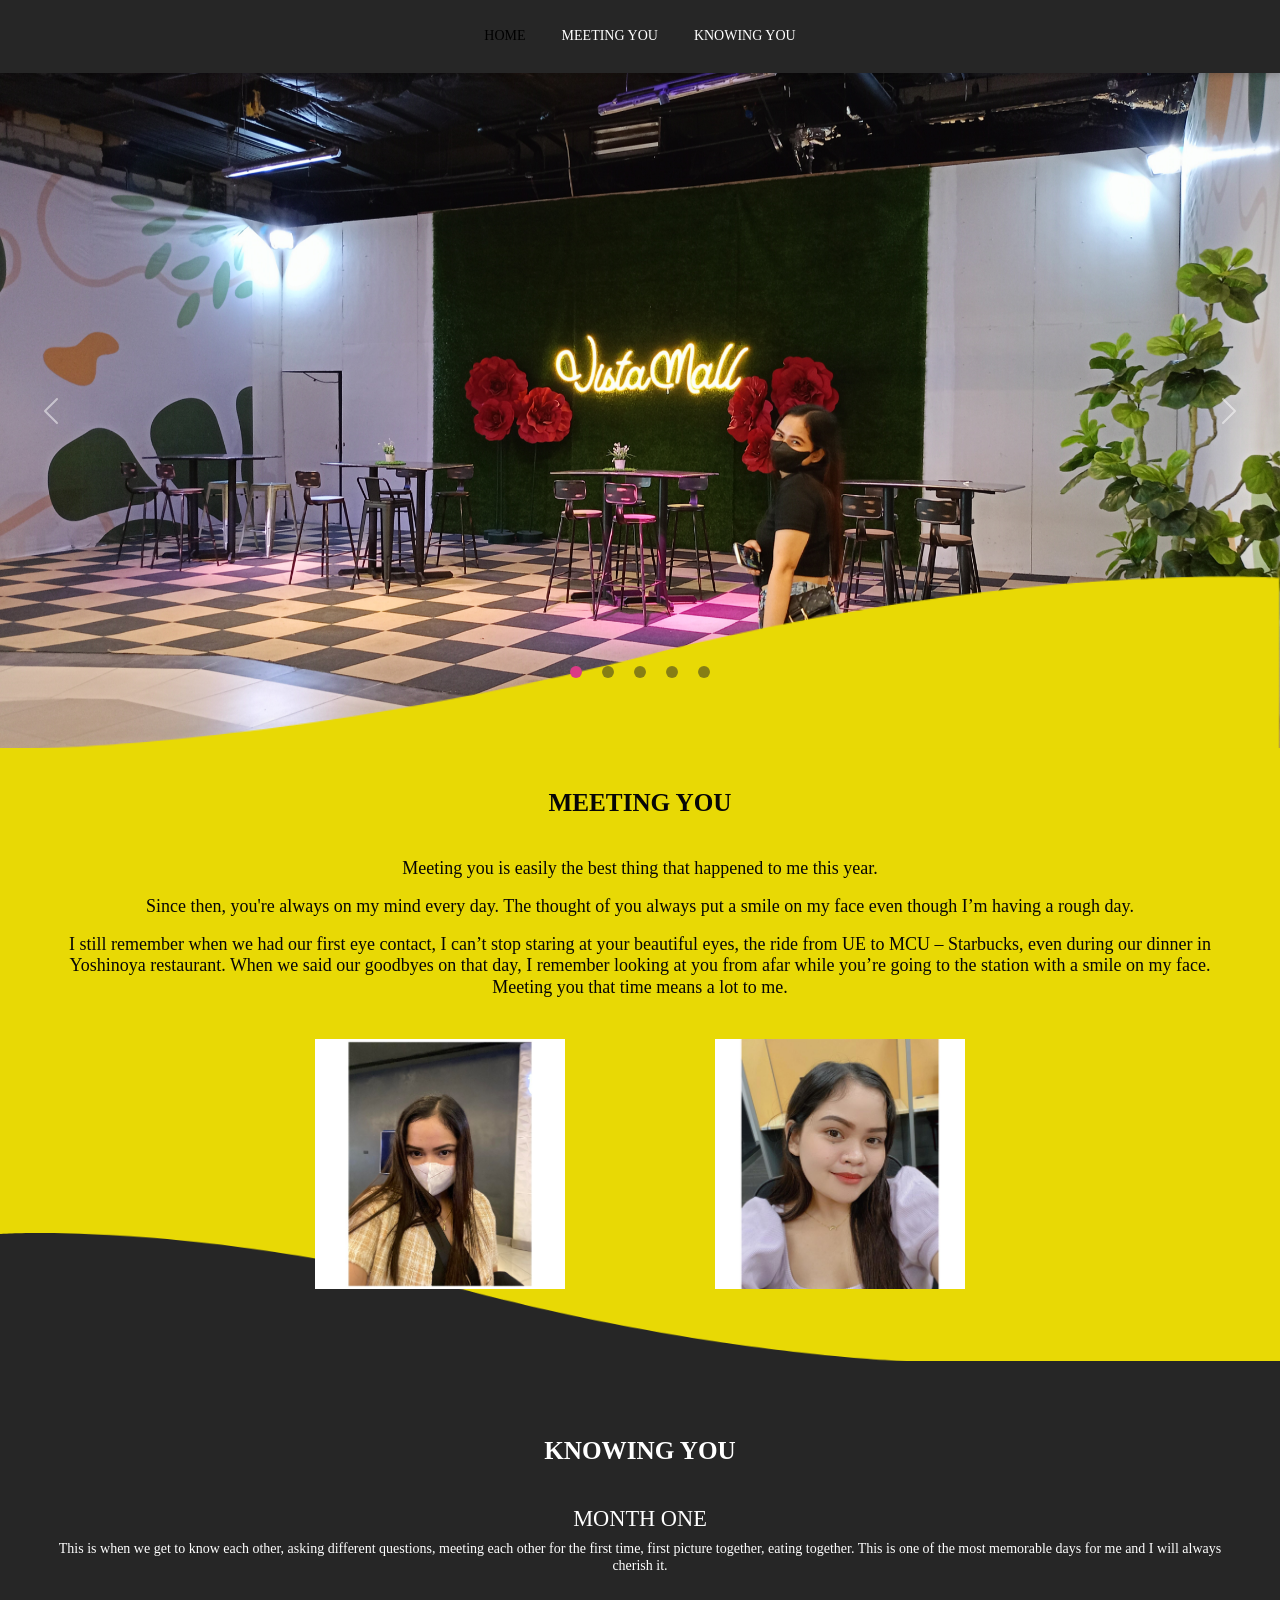
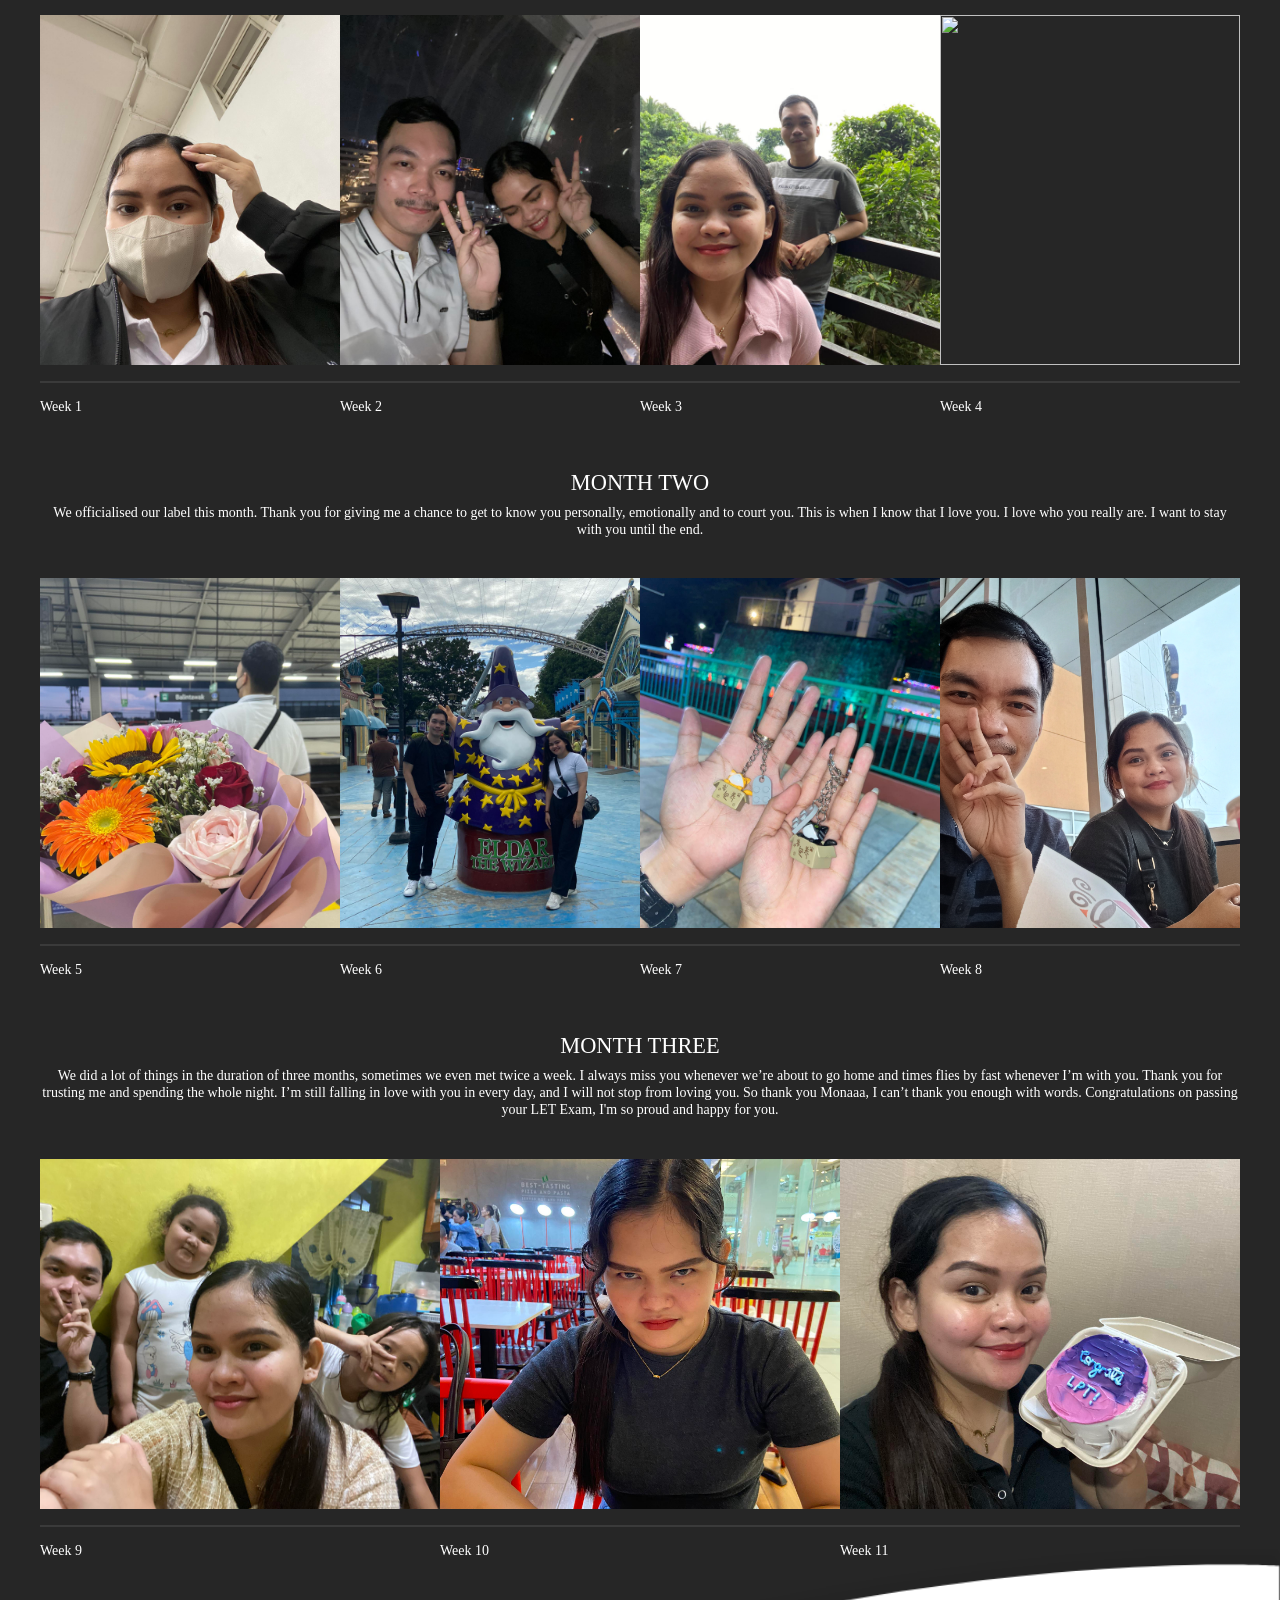
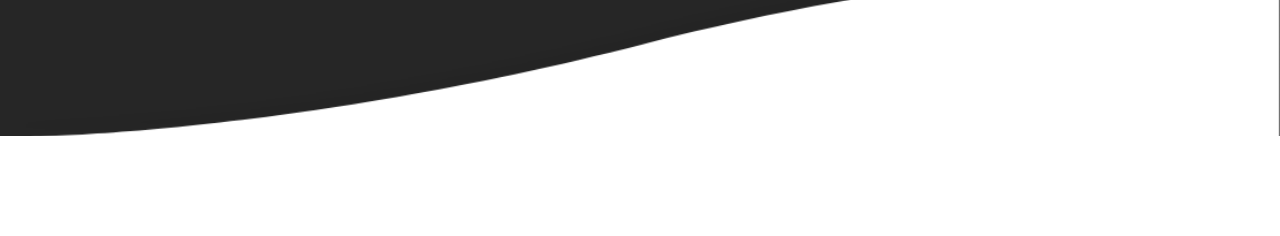
==== commit 8d79d835: "Update index navbar tablet view.html" ====
--- a/index.html
+++ b/index.html
@@ -28,8 +28,8 @@
   <body class="position-relative w-100 h-100" data-bs-spy="scroll" data-bs-target="#main-nav" data-bs-offset="300" tabindex="0">
     <!--Navigation-->
     <nav id="main-nav" class="navbar navbar-expand-xl navigation-bar sticky-top hide-on-mobile">
-        <div class="collapse navbar-collapse text-white justify-content-center" id="navbarSupportedContent">
-            <ul class="navbar-nav navigation-text">
+        <div class="navbar-collapse text-white justify-content-center" id="navbarSupportedContent">
+            <ul class="navbar-nav navigation-text nav-tablet-view">
                 <li class="nav-item">
                     <a class="nav-link active scroll-to" href="#home">HOME</a>
                 </li>
--- a/assets/css/main.css
+++ b/assets/css/main.css
@@ -1179,6 +1179,13 @@
 
 @media only screen and (min-width: 768px) and (max-width: 1365px) {
 
+    .nav-tablet-view{
+        flex-direction: row!important;
+        justify-content: center!important;
+    }
+    .nav-tablet-view li{
+        margin-left: 10px!important;
+    }
     .home-carousel{
         padding: 40px;;
         height: 675px;
@@ -1254,6 +1261,14 @@
 @media all and (min-width: 375px) and (max-width: 614px) {
     .show-on-medium-mon{
         display: none!important;
+    }
+}
+@media all and (max-width: 766px) {
+    .justify-center-tablet{
+        justify-content: center!important;
+    }
+    .pallete-medium{
+        max-width: 260px!important;
     }
 }
 /*
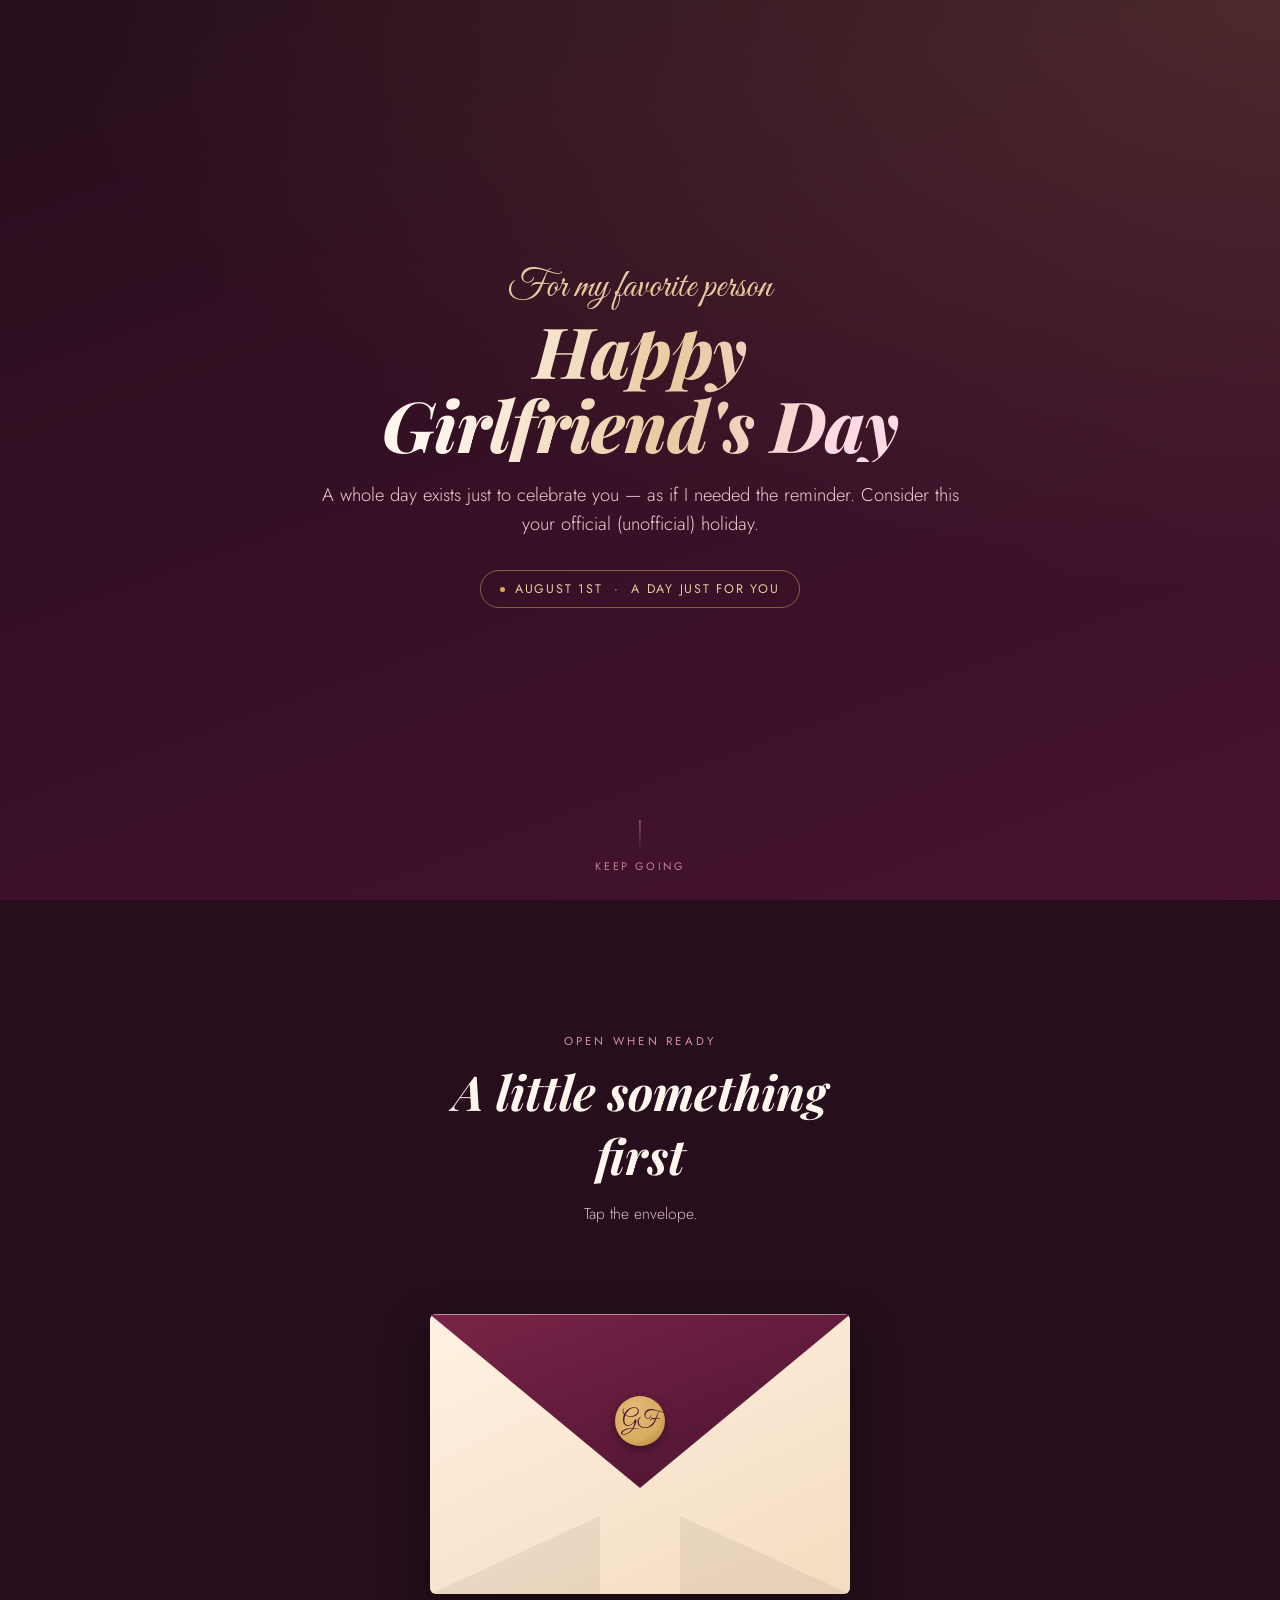
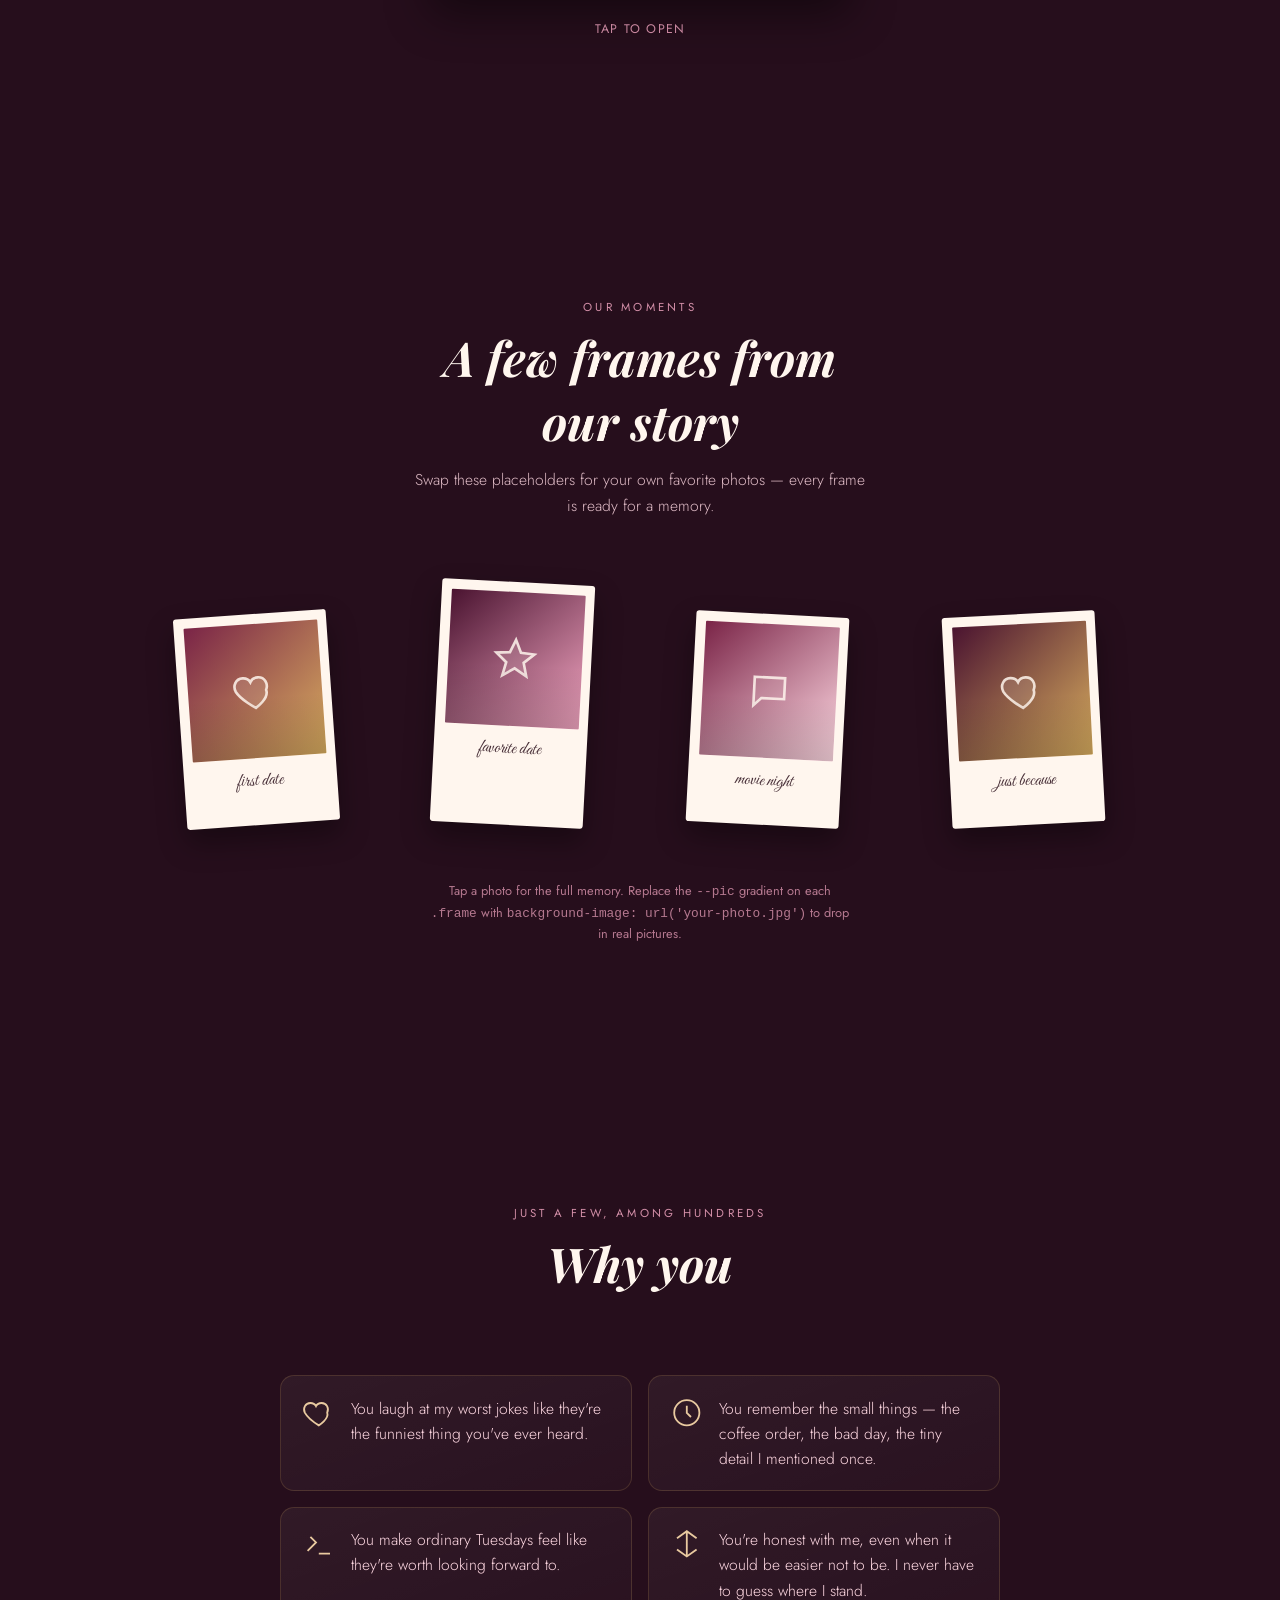
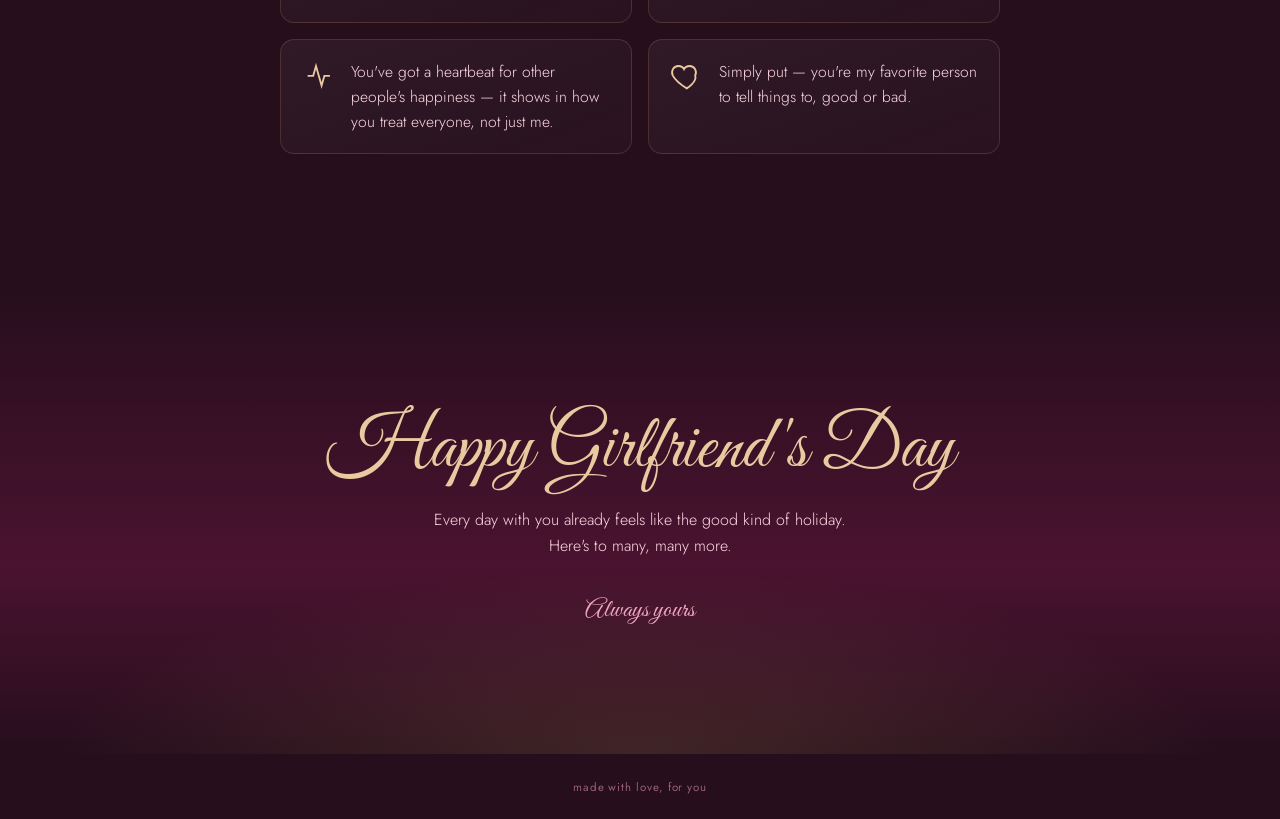
==== commit 4f33ee53: "Add files via upload" ====
--- a/index.html
+++ b/index.html
@@ -1,4234 +1,827 @@
-<!doctype html>
+<!DOCTYPE html>
 <html lang="en">
-  <head>
-    <!-- Required meta tags -->
-    <meta charset="utf-8">
-    <meta name="viewport" content="width=device-width, initial-scale=1, shrink-to-fit=no">
-
-    <!-- Bootstrap CSS -->
-    <link href="https://cdn.jsdelivr.net/npm/bootstrap@5.0.0-beta2/dist/css/bootstrap.min.css" rel="stylesheet" integrity="sha384-BmbxuPwQa2lc/FVzBcNJ7UAyJxM6wuqIj61tLrc4wSX0szH/Ev+nYRRuWlolflfl" crossorigin="anonymous">
-    <!-- <link rel="stylesheet" href="https://maxcdn.bootstrapcdn.com/bootstrap/4.0.0/css/bootstrap.min.css" integrity="sha384-Gn5384xqQ1aoWXA+058RXPxPg6fy4IWvTNh0E263XmFcJlSAwiGgFAW/dAiS6JXm" crossorigin="anonymous"> -->
-    <!--<link rel="stylesheet" href="https://cdn.jsdelivr.net/npm/bootstrap@4.5.3/dist/css/bootstrap.min.css" integrity="sha384-TX8t27EcRE3e/ihU7zmQxVncDAy5uIKz4rEkgIXeMed4M0jlfIDPvg6uqKI2xXr2" crossorigin="anonymous">-->
-    <link rel="stylesheet" href="https://cdn.jsdelivr.net/npm/bootstrap-icons@1.4.0/font/bootstrap-icons.css">
-    <link rel="stylesheet" href="assets/css/main.css">
-    <link rel="stylesheet" href="assets/css/typography.css">
-    <link rel="stylesheet" href="assets/css/card.css">
-    <link rel="stylesheet" href="assets/css/navigation.css">
-    <link rel="stylesheet" href="assets/css/animations.css">
-    <link rel="stylesheet" href="assets/css/form.css">
-    <link rel="stylesheet" href="assets/css/media.css">
-    <link rel="stylesheet" href="assets/css/shape.css">
-    <link rel="stylesheet" href="assets/css/modal.css">
-    <link rel="stylesheet" href="assets/css/projects-section.css"> 
-    <title>My appreciation of You</title>
-    <link rel="shortcut icon" href="assets/images/Icon/justin_mona.ico" type="image/x-icon"> 
-    <script src="https://code.jquery.com/jquery-3.5.1.min.js"></script>
-    <script src="https://kit.fontawesome.com/c11f370f42.js" crossorigin="anonymous"></script>
-  </head>
-  <body class="position-relative w-100 h-100" data-bs-spy="scroll" data-bs-target="#main-nav" data-bs-offset="300" tabindex="0">
-    <!--Navigation-->
-    <nav id="main-nav" class="navbar navbar-expand-xl navigation-bar sticky-top hide-on-mobile">
-        <div class="navbar-collapse text-white justify-content-center" id="navbarSupportedContent">
-            <ul class="navbar-nav navigation-text nav-tablet-view">
-                <li class="nav-item">
-                    <a class="nav-link active scroll-to" href="#home">HOME</a>
-                </li>
-                <li class="nav-item">
-                    <a class="nav-link scroll-to" href="#whoweare">MEETING YOU</a>
-                </li>
-                <li class="nav-item">
-                    <a class="nav-link scroll-to" href="#events">KNOWING YOU</a>
-                </li><!--
-                <li class="nav-item">
-                    <a class="nav-link scroll-to" href="#socialpress">CONGRATULATIONS</a>
-                </li>
-                <li class="nav-item">
-                    <a class="nav-link scroll-to" href="#projects">MY FEELINGS FOR YOU</a>
-                </li>
-                <li class="nav-item">
-                    <a class="nav-link scroll-to" href="#socialpress">SOCIAL/PRESS</a>
-                </li>
-                <li class="nav-item">
-                    <a class="nav-link scroll-to" href="#resources">RESOURCES</a>
-                </li>
-                <li class="nav-item">
-                    <a class="nav-link scroll-to" href="#meetingspace">MEETING SPACE</a>
-                </li>
-                <li class="nav-item">
-                    <a class="nav-link scroll-to" href="#contactus" data-bs-toggle="modal" data-bs-target="#contactUsModal">CONTACT US</a>
-                </li>-->
-            </ul>
+<head>
+<meta charset="UTF-8">
+<meta name="viewport" content="width=device-width, initial-scale=1, viewport-fit=cover">
+<title>Happy Girlfriend's Day</title>
+<meta name="description" content="A little celebration, made just for her.">
+<link rel="preconnect" href="https://fonts.googleapis.com">
+<link rel="preconnect" href="https://fonts.gstatic.com" crossorigin>
+<link href="https://fonts.googleapis.com/css2?family=Great+Vibes&family=Playfair+Display:ital,wght@0,500;0,700;0,900;1,600;1,800&family=Jost:wght@300;400;500;600&display=swap" rel="stylesheet">
+<style>
+  /* ============ TOKENS ============ */
+  :root{
+    --wine-deep:#260e1c;
+    --wine-mid:#4a1330;
+    --wine-soft:#7a2447;
+    --blush:#ffd9e3;
+    --rose:#f2a6c1;
+    --gold:#d8ad5f;
+    --gold-soft:#e9caa0;
+    --cream:#fff6ee;
+    --ink:#2a0f1a;
+
+    --display:'Playfair Display', serif;
+    --script:'Great Vibes', cursive;
+    --body:'Jost', sans-serif;
+
+    --space-s: clamp(0.75rem, 2vw, 1.25rem);
+    --space-m: clamp(1.5rem, 4vw, 2.5rem);
+    --space-l: clamp(2.5rem, 7vw, 5rem);
+    --space-xl: clamp(4rem, 10vw, 8rem);
+
+    --ease: cubic-bezier(.22,.9,.28,1);
+  }
+
+  *{box-sizing:border-box;}
+  html{scroll-behavior:smooth;}
+  body{
+    margin:0;
+    font-family:var(--body);
+    background:var(--wine-deep);
+    color:var(--cream);
+    -webkit-font-smoothing:antialiased;
+    overflow-x:hidden;
+  }
+  h1,h2,h3{margin:0; font-family:var(--display); font-weight:700;}
+  p{margin:0;}
+  img{max-width:100%; display:block;}
+  ::selection{background:var(--gold); color:var(--wine-deep);}
+
+  .eyebrow{
+    font-family:var(--script);
+    font-size:clamp(1.6rem, 4.5vw, 2.4rem);
+    color:var(--gold-soft);
+    line-height:1;
+  }
+
+  .wrap{
+    max-width:1180px;
+    margin:0 auto;
+    padding-inline: clamp(1.25rem, 5vw, 3rem);
+  }
+
+  .section-label{
+    font-family:var(--body);
+    font-size:0.72rem;
+    letter-spacing:0.28em;
+    text-transform:uppercase;
+    color:var(--rose);
+    opacity:0.85;
+  }
+
+  /* reveal-on-scroll */
+  .reveal{
+    opacity:0;
+    transform: translateY(28px);
+    transition: opacity 0.9s var(--ease), transform 0.9s var(--ease);
+  }
+  .reveal.in-view{ opacity:1; transform:translateY(0); }
+
+  /* ============ FLOATING HEARTS (background ambience) ============ */
+  .heart-field{
+    position:fixed;
+    inset:0;
+    pointer-events:none;
+    overflow:hidden;
+    z-index:0;
+  }
+  .drift-heart{
+    position:absolute;
+    bottom:-10%;
+    font-size: var(--size, 22px);
+    color: var(--tint, var(--rose));
+    opacity:0;
+    animation: drift-up var(--dur, 14s) linear infinite;
+    animation-delay: var(--delay, 0s);
+    filter: drop-shadow(0 0 6px rgba(255,217,227,0.25));
+  }
+  @keyframes drift-up{
+    0%{ transform: translateY(0) translateX(0) rotate(0deg); opacity:0; }
+    8%{ opacity:0.9; }
+    92%{ opacity:0.55; }
+    100%{ transform: translateY(-115vh) translateX(var(--drift, 40px)) rotate(360deg); opacity:0; }
+  }
+
+  /* ============ HERO ============ */
+  .hero{
+    position:relative;
+    min-height:100svh;
+    display:flex;
+    flex-direction:column;
+    align-items:center;
+    justify-content:center;
+    text-align:center;
+    padding: max(3.5rem, env(safe-area-inset-top)) var(--space-m) var(--space-l);
+    background:
+      radial-gradient(ellipse 80% 55% at 50% 0%, rgba(216,173,95,0.16), transparent 60%),
+      radial-gradient(ellipse 90% 70% at 50% 100%, var(--wine-soft), transparent 70%),
+      linear-gradient(160deg, var(--wine-deep) 0%, var(--wine-mid) 55%, var(--wine-deep) 100%);
+    background-size: 200% 200%;
+    animation: hero-glow 16s ease-in-out infinite;
+  }
+  @keyframes hero-glow{
+    0%,100%{ background-position: 0% 30%; }
+    50%{ background-position: 100% 70%; }
+  }
+  .hero-content{ position:relative; z-index:2; max-width:640px; }
+  .hero .eyebrow{ display:block; margin-bottom:0.4rem; }
+  .hero h1{
+    font-size:clamp(2.3rem, 8vw, 4.4rem);
+    font-style:italic;
+    font-weight:800;
+    line-height:1.06;
+    letter-spacing:-0.01em;
+    background:linear-gradient(100deg, var(--cream) 20%, var(--gold-soft) 55%, var(--blush) 80%);
+    -webkit-background-clip:text;
+    background-clip:text;
+    color:transparent;
+  }
+  .hero-sub{
+    margin-top:1.1rem;
+    font-size:clamp(0.95rem, 2vw, 1.15rem);
+    font-weight:300;
+    color:var(--blush);
+    line-height:1.6;
+    opacity:0.92;
+  }
+  .hero-date{
+    margin-top:2rem;
+    display:inline-flex;
+    align-items:center;
+    gap:0.6rem;
+    padding:0.55rem 1.2rem;
+    border:1px solid rgba(216,173,95,0.5);
+    border-radius:999px;
+    font-size:0.78rem;
+    letter-spacing:0.14em;
+    text-transform:uppercase;
+    color:var(--gold-soft);
+  }
+  .hero-date .dot{ width:5px; height:5px; border-radius:50%; background:var(--gold); }
+
+  .scroll-cue{
+    position:absolute;
+    bottom: max(1.6rem, env(safe-area-inset-bottom));
+    left:50%;
+    transform:translateX(-50%);
+    display:flex;
+    flex-direction:column;
+    align-items:center;
+    gap:0.5rem;
+    font-size:0.68rem;
+    letter-spacing:0.24em;
+    text-transform:uppercase;
+    color:var(--rose);
+    opacity:0.75;
+    z-index:2;
+  }
+  .scroll-cue span.line{
+    width:1px; height:30px;
+    background:linear-gradient(var(--rose), transparent);
+    animation:cue-move 1.8s ease-in-out infinite;
+  }
+  @keyframes cue-move{
+    0%,100%{ transform:scaleY(0.6); opacity:0.4; }
+    50%{ transform:scaleY(1); opacity:1; }
+  }
+
+  /* ============ GENERIC SECTION ============ */
+  .section{
+    position:relative;
+    z-index:1;
+    padding: var(--space-xl) 0;
+  }
+  .section-head{
+    text-align:center;
+    max-width:560px;
+    margin:0 auto var(--space-l);
+  }
+  .section-head h2{
+    margin-top:0.5rem;
+    font-size:clamp(1.9rem, 5vw, 3rem);
+    font-style:italic;
+    color:var(--cream);
+  }
+  .section-head p{
+    margin-top:0.9rem;
+    color:var(--blush);
+    opacity:0.85;
+    font-weight:300;
+    font-size:0.98rem;
+    line-height:1.6;
+  }
+
+  /* ============ ENVELOPE / LETTER ============ */
+  .envelope-stage{
+    display:flex;
+    justify-content:center;
+    padding: 0.5rem var(--space-m) 0;
+  }
+  .envelope{
+    position:relative;
+    width:min(340px, 82vw);
+    aspect-ratio: 3 / 2;
+    cursor:pointer;
+    -webkit-tap-highlight-color:transparent;
+    perspective:1200px;
+  }
+  .envelope-body{
+    position:absolute; inset:0;
+    background:linear-gradient(155deg, #fff1e2, #f4dcc0);
+    border-radius:6px;
+    box-shadow:
+      0 20px 45px rgba(0,0,0,0.45),
+      0 2px 0 rgba(255,255,255,0.4) inset;
+    overflow:hidden;
+    z-index:2;
+  }
+  .envelope-body::before, .envelope-body::after{
+    content:"";
+    position:absolute;
+    width:0; height:0;
+    border-style:solid;
+  }
+  .envelope-body::before{
+    /* left shading triangle for pocket */
+    left:0; bottom:0;
+    border-width:0 0 78px 170px;
+    border-color: transparent transparent rgba(0,0,0,0.06) transparent;
+  }
+  .envelope-body::after{
+    right:0; bottom:0;
+    border-width:0 170px 78px 0;
+    border-color: transparent transparent rgba(0,0,0,0.06) transparent;
+  }
+  .envelope-flap{
+    position:absolute;
+    top:0; left:0; right:0;
+    height:62%;
+    background:linear-gradient(160deg, var(--wine-soft), var(--wine-mid));
+    clip-path: polygon(0 0, 100% 0, 50% 100%);
+    transform-origin: top center;
+    transition: transform 1s var(--ease);
+    z-index:3;
+    box-shadow: 0 8px 18px rgba(0,0,0,0.25);
+  }
+  .envelope.open .envelope-flap{
+    transform: rotateX(180deg);
+  }
+  .seal{
+    position:absolute;
+    top:38%; left:50%;
+    transform:translate(-50%,-50%);
+    width:50px; height:50px;
+    border-radius:50%;
+    background:radial-gradient(circle at 35% 30%, #e6b877, var(--gold) 60%, #a97a35 100%);
+    display:flex; align-items:center; justify-content:center;
+    font-family:var(--script);
+    font-size:1.3rem;
+    color:#4a1330;
+    z-index:4;
+    box-shadow:0 4px 10px rgba(0,0,0,0.35);
+    transition: opacity 0.4s ease, transform 0.4s ease;
+  }
+  .envelope.open .seal{ opacity:0; transform:translate(-50%,-50%) scale(0.5); }
+
+  .letter{
+    position:absolute;
+    left:6%; right:6%;
+    bottom:6%;
+    top:14%;
+    background: linear-gradient(180deg, #fffaf3, #fff3e4);
+    border-radius:4px;
+    box-shadow: 0 10px 30px rgba(0,0,0,0.3);
+    transform: translateY(6%);
+    opacity:0;
+    transition: transform 1s 0.15s var(--ease), opacity 0.4s 0.1s ease, z-index 0s 0.2s;
+    z-index:1;
+    pointer-events:none;
+    padding: 1.1rem 1.2rem;
+    overflow:hidden;
+  }
+  .envelope.open .letter{
+    transform: translateY(-58%);
+    opacity:1;
+    z-index:5;
+    pointer-events:auto;
+    transition: transform 1s 0.15s var(--ease), opacity 0.5s 0.35s ease;
+  }
+  .letter p{
+    font-family:var(--display);
+    font-style:italic;
+    color:var(--ink);
+    font-size:clamp(0.72rem, 2.6vw, 0.92rem);
+    line-height:1.55;
+  }
+  .letter .sign-off{
+    display:block;
+    margin-top:0.6rem;
+    font-family:var(--script);
+    font-size:clamp(1.1rem, 4vw, 1.4rem);
+    color:var(--wine-soft);
+  }
+  .envelope-hint{
+    text-align:center;
+    margin-top:1.6rem;
+    font-size:0.78rem;
+    letter-spacing:0.1em;
+    text-transform:uppercase;
+    color:var(--rose);
+    opacity:0.8;
+  }
+  .envelope-hint.hidden{ opacity:0; }
+
+  /* ============ COLLAGE ============ */
+  .collage{
+    display:grid;
+    grid-template-columns: repeat(2, 1fr);
+    gap: clamp(1.4rem, 4vw, 1.8rem) clamp(0.8rem, 3vw, 1.4rem);
+    max-width:920px;
+    margin:0 auto;
+    padding: 0 var(--space-s) var(--space-s);
+  }
+  .polaroid{
+    background:var(--cream);
+    padding:0.6rem 0.6rem 2.1rem;
+    border-radius:3px;
+    box-shadow: 0 14px 28px rgba(0,0,0,0.35);
+    transform: rotate(var(--tilt, 0deg));
+    transition: transform 0.4s var(--ease), box-shadow 0.4s var(--ease);
+  }
+  .polaroid:hover, .polaroid:focus-within{
+    transform: rotate(0deg) translateY(-6px) scale(1.03);
+    box-shadow: 0 22px 40px rgba(0,0,0,0.45);
+    z-index:5;
+  }
+  .polaroid .frame{
+    aspect-ratio: 1 / 1;
+    border-radius:1px;
+    background: var(--pic, linear-gradient(135deg, var(--wine-soft), var(--rose)));
+    position:relative;
+    display:flex;
+    align-items:center;
+    justify-content:center;
+    overflow:hidden;
+  }
+  .polaroid .frame svg{ width:34%; opacity:0.85; }
+  .polaroid .frame::after{
+    content:"";
+    position:absolute; inset:0;
+    background:linear-gradient(180deg, rgba(0,0,0,0) 55%, rgba(0,0,0,0.18));
+  }
+  .polaroid figcaption{
+    margin-top:0.7rem;
+    text-align:center;
+    font-family:var(--script);
+    font-size:1.15rem;
+    color:var(--ink);
+    opacity:0.85;
+  }
+  .polaroid{ cursor:pointer; }
+  .polaroid:focus-visible{ outline:2px solid var(--gold); outline-offset:4px; }
+  .polaroid:nth-child(1){ --tilt:-4deg; }
+  .polaroid:nth-child(2){ --tilt:3deg; margin-top:1.6rem;}
+  .polaroid:nth-child(3){ --tilt:3deg; }
+  .polaroid:nth-child(4){ --tilt:-3deg; margin-top:1.6rem;}
+
+  .collage-note{
+    text-align:center;
+    font-size:0.8rem;
+    color:var(--rose);
+    opacity:0.7;
+    max-width:420px;
+    margin: var(--space-s) auto 0;
+    line-height:1.6;
+  }
+
+  /* ============ COLLAGE MODAL ============ */
+  .modal-overlay{
+    position:fixed;
+    inset:0;
+    z-index:60;
+    display:flex;
+    align-items:center;
+    justify-content:center;
+    padding: var(--space-m);
+    background:rgba(18,6,12,0.78);
+    backdrop-filter: blur(6px);
+    opacity:0;
+    visibility:hidden;
+    transition: opacity 0.35s ease, visibility 0s linear 0.35s;
+  }
+  .modal-overlay.active{
+    opacity:1;
+    visibility:visible;
+    transition: opacity 0.35s ease, visibility 0s linear 0s;
+  }
+  .modal-card{
+    position:relative;
+    max-width:min(360px, 88vw);
+    width:100%;
+    display:flex;
+    flex-direction:column;
+    align-items:center;
+    transform: scale(0.85) translateY(16px);
+    transition: transform 0.4s var(--ease);
+  }
+  .modal-overlay.active .modal-card{
+    transform: scale(1) translateY(0);
+  }
+  .polaroid-modal{
+    width:100%;
+    --tilt: -1.5deg;
+    box-shadow: 0 26px 55px rgba(0,0,0,0.5);
+  }
+  .polaroid-modal figcaption{ font-size:1.5rem; }
+  .modal-message{
+    margin-top:1.4rem;
+    max-width:340px;
+    text-align:center;
+    font-family:var(--display);
+    font-style:italic;
+    color:var(--cream);
+    font-size:clamp(0.98rem, 3vw, 1.1rem);
+    line-height:1.65;
+    background:linear-gradient(160deg, rgba(255,255,255,0.06), rgba(255,255,255,0.02));
+    border:1px solid rgba(216,173,95,0.25);
+    border-radius:14px;
+    padding:1.1rem 1.3rem;
+  }
+  .modal-close{
+    position:absolute;
+    top:-2.6rem;
+    right:0;
+    width:2.2rem; height:2.2rem;
+    border-radius:50%;
+    border:1px solid rgba(255,246,238,0.4);
+    background:rgba(255,246,238,0.08);
+    color:var(--cream);
+    font-size:1.3rem;
+    line-height:1;
+    cursor:pointer;
+    display:flex;
+    align-items:center;
+    justify-content:center;
+    transition: background 0.25s ease, transform 0.25s ease;
+  }
+  .modal-close:hover{ background:rgba(255,246,238,0.18); transform:rotate(90deg); }
+
+  /* ============ REASONS ============ */
+  .reasons{
+    display:grid;
+    grid-template-columns: 1fr;
+    gap:1rem;
+    max-width:760px;
+    margin:0 auto;
+    padding:0 var(--space-s);
+  }
+  .reason-card{
+    display:flex;
+    gap:1rem;
+    align-items:flex-start;
+    background:linear-gradient(160deg, rgba(255,255,255,0.05), rgba(255,255,255,0.02));
+    border:1px solid rgba(216,173,95,0.18);
+    border-radius:14px;
+    padding:1.2rem 1.3rem;
+    transition: transform 0.35s var(--ease), border-color 0.35s ease, background 0.35s ease;
+  }
+  .reason-card:hover{
+    transform: translateY(-4px);
+    border-color: rgba(216,173,95,0.5);
+    background:linear-gradient(160deg, rgba(255,255,255,0.08), rgba(255,255,255,0.03));
+  }
+  .reason-icon{
+    flex:none;
+    width:2.1rem; height:2.1rem;
+    color:var(--gold-soft);
+  }
+  .reason-card p{
+    font-weight:300;
+    color:var(--blush);
+    line-height:1.6;
+    font-size:0.98rem;
+  }
+
+  /* ============ CLOSING ============ */
+  .closing{
+    position:relative;
+    text-align:center;
+    padding: var(--space-xl) var(--space-m) calc(var(--space-xl) + env(safe-area-inset-bottom));
+    background:
+      radial-gradient(ellipse 70% 60% at 50% 100%, rgba(216,173,95,0.14), transparent 65%),
+      linear-gradient(180deg, var(--wine-deep), var(--wine-mid) 60%, var(--wine-deep));
+  }
+  .closing h2{
+    font-family:var(--script);
+    font-size:clamp(2.4rem, 9vw, 4.6rem);
+    color:var(--gold-soft);
+    font-weight:400;
+    line-height:1.1;
+  }
+  .closing p.sub{
+    margin-top:1rem;
+    font-family:var(--body);
+    font-weight:300;
+    color:var(--blush);
+    font-size:1rem;
+    max-width:420px;
+    margin-inline:auto;
+    line-height:1.6;
+  }
+  .closing .signature{
+    display:inline-block;
+    margin-top:2.2rem;
+    font-family:var(--script);
+    font-size:1.6rem;
+    color:var(--rose);
+  }
+  footer{
+    text-align:center;
+    padding:1.6rem var(--space-m) calc(1.6rem + env(safe-area-inset-bottom));
+    font-size:0.72rem;
+    letter-spacing:0.08em;
+    color:var(--rose);
+    opacity:0.55;
+  }
+
+  /* ============ DESKTOP ============ */
+  @media (min-width:860px){
+    .collage{ grid-template-columns: repeat(4, 1fr); max-width:1040px; }
+    .polaroid:nth-child(2), .polaroid:nth-child(4){ margin-top:0; }
+    .polaroid:nth-child(2){ margin-top:-1rem; }
+    .polaroid:nth-child(4){ margin-top:1rem; }
+    .reasons{ grid-template-columns:repeat(2, 1fr); }
+    .envelope{ width:min(420px, 40vw); }
+  }
+
+  @media (prefers-reduced-motion: reduce){
+    *{ animation-duration:0.001ms !important; animation-iteration-count:1 !important; transition-duration:0.2s !important; }
+    .heart-field{ display:none; }
+  }
+</style>
+</head>
+<body>
+
+<div class="heart-field" id="heartField" aria-hidden="true"></div>
+
+<!-- ================= HERO ================= -->
+<section class="hero">
+  <div class="hero-content">
+    <span class="eyebrow">For my favorite person</span>
+    <h1>Happy Girlfriend's&nbsp;Day</h1>
+    <p class="hero-sub">A whole day exists just to celebrate you — as if I needed the reminder. Consider this your official (unofficial) holiday.</p>
+    <div class="hero-date"><span class="dot"></span> August 1st &nbsp;·&nbsp; A day just for you</div>
+  </div>
+  <div class="scroll-cue"><span class="line"></span>keep going</div>
+</section>
+
+<!-- ================= ENVELOPE / LETTER ================= -->
+<section class="section" id="letter-section">
+  <div class="wrap section-head reveal">
+    <span class="section-label">Open when ready</span>
+    <h2>A little something first</h2>
+    <p>Tap the envelope.</p>
+  </div>
+  <div class="envelope-stage reveal">
+    <div class="envelope" id="envelope" role="button" tabindex="0" aria-expanded="false" aria-label="Open the letter">
+      <div class="letter">
+        <p>
+          My dearest, — some days arrive with fireworks, and some arrive quietly, wrapped in ordinary hours that somehow still feel like a gift. Today is a bit of both, because it's a day built entirely around you.
+          <br><br>
+          Thank you for the laugh you can't hold in, for choosing me on the easy days and the hard ones, and for every small moment that's become one of my favorites without me even noticing it happen.
+          <span class="sign-off">Happy Girlfriend's Day. I love you.</span>
+        </p>
+      </div>
+      <div class="envelope-body"></div>
+      <div class="seal">GF</div>
+      <div class="envelope-flap"></div>
+    </div>
+  </div>
+  <p class="envelope-hint" id="envelopeHint">tap to open</p>
+</section>
+
+<!-- ================= COLLAGE ================= -->
+<section class="section">
+  <div class="wrap section-head reveal">
+    <span class="section-label">Our moments</span>
+    <h2>A few frames from our story</h2>
+    <p>Swap these placeholders for your own favorite photos — every frame is ready for a memory.</p>
+  </div>
+  <div class="wrap">
+    <div class="collage reveal">
+      <figure class="polaroid" tabindex="0" role="button" aria-haspopup="dialog"
+        data-title="first date"
+        data-pic="linear-gradient(135deg, #7a2447, #d8ad5f)"
+        data-icon="heart"
+        data-message="The nervous laugh, the too-long goodbye, and somehow already knowing this was the start of something. Best decision I never overthought.">
+        <div class="frame" style="--pic: linear-gradient(135deg, #7a2447, #d8ad5f);">
+          <svg viewBox="0 0 24 24" fill="none" stroke="#fff6ee" stroke-width="1.4"><path d="M12 21s-7.5-4.6-10-9.1C.5 8.6 2.4 5 6 5c2 0 3.4 1.1 4 2.3C10.6 6.1 12 5 14 5c3.6 0 5.5 3.6 4 6.9C19.5 16.4 12 21 12 21z" fill="#fff6ee" fill-opacity="0.15"/></svg>
         </div>
-    </nav>
-    <div class="w-100 h-100 position-relative">
-<!--Home - Section 1 -->
-        <div id="home">
-            <!-- show on large and medium -->
-            <div class="home-content z-2 position-relative d-sm-none d-md-block">
-                <div id="carouselHeroBanner" class="carousel slide carousel-fade" data-bs-ride="carousel" data-bs-wrap="false">
-                    <div class="home-carousel w-100 m-0 p-40px z-2">
-                        <div class="carousel-items w-100 h-100 z-1">
-                            <div class="carousel-inner h-100">
-                                <div class="carousel-item active h-100" data-bs-interval="5000">
-                                    <img id="carouselImg h-100" class="carousel-image w-100 h-100" src="assets/images/Mona/Carousel 1.jpg" alt="">
-                                </div>
-                                <div class="carousel-item h-100" data-bs-interval="5000">
-                                    <img id="carouselImg" class="carousel-image w-100 h-100" src="assets/images/Mona/Carousel 2.jpg" alt="">
-                                </div>
-                                <div class="carousel-item h-100" data-bs-interval="5000">
-                                    <img id="carouselImg" class="carousel-image w-100 h-100" src="assets/images/Mona/Carousel 3.jpg" alt="">
-                                </div>
-                                <div class="carousel-item h-100" data-bs-interval="5000">
-                                    <img id="carouselImg" class="carousel-image w-100 h-100" src="assets/images/Mona/Carousel 4.jpg" alt="">
-                                </div>
-                                <div class="carousel-item h-100" data-bs-interval="5000">
-                                    <img id="carouselImg" class="carousel-image w-100 h-100" src="assets/images/Mona/Carousel 5.3.jpg" alt="">
-                                </div>
-                            </div>
-                        </div>
-                        <div class="d-flex flex-wrap justify-content-center align-items-end w-100 carousel-indicators home-carousel-indicators mb-50px z-2">
-                            <div class="carousel-circle m-10px active" data-bs-target="#carouselHeroBanner" data-bs-slide-to="0"></div>
-                            <div class="carousel-circle m-10px" data-bs-target="#carouselHeroBanner" data-bs-slide-to="1"></div>
-                            <div class="carousel-circle m-10px" data-bs-target="#carouselHeroBanner" data-bs-slide-to="2"></div>
-                            <div class="carousel-circle m-10px" data-bs-target="#carouselHeroBanner" data-bs-slide-to="3"></div>
-                            <div class="carousel-circle m-10px" data-bs-target="#carouselHeroBanner" data-bs-slide-to="4"></div>
-                        </div>
-                        <button class="carousel-control-prev z-2 w-8" type="button" data-bs-target="#carouselHeroBanner" data-bs-slide="prev">
-                            <span class="carousel-control-prev-icon" aria-hidden="true"></span>
-                            <span class="visually-hidden">Previous</span>
-                        </button>
-                        <button class="carousel-control-next z-2 w-8" type="button" data-bs-target="#carouselHeroBanner" data-bs-slide="next">
-                            <span class="carousel-control-next-icon" aria-hidden="true"></span>
-                            <span class="visually-hidden">Next</span>
-                        </button>
-                    </div>
-                </div>
-                <img class="bottom-right-curve-background z-1 show-on-medium-only" src="assets/images/Curves/Curve Up Right - Yellow Shadow@2x.png" alt="">
-                <img class="bottom-right-curve-background show-on-large-only z-1" src="assets/images/Curves/Curve Up Right - Yellow Shadow@2x.png" alt="">
-            </div>
-            <!--// show on large and medium -->
-
-            <!-- show on small -->
-            <div class="home-content z-2 position-relative show-on-small-only">
-                <div id="carouselHeroBannerMobile" class="carousel slide carousel-fade" data-bs-ride="carousel" data-bs-wrap="false">
-                    <div class="position-relative home-carousel-image">
-                        <div class="carousel-inner h-100">
-                            <div class="carousel-item active h-100" data-bs-interval="3000">
-                                <img id="carouselImg h-100" class="carousel-image w-100 h-100" src="assets/images/Mona/Carousel 1.jpg" alt="">
-                            </div>
-                            <div class="carousel-item h-100" data-bs-interval="3000">
-                                <img id="carouselImg" class="carousel-image w-100 h-100" src="assets/images/Mona/Carousel 2.jpg" alt="">
-                            </div>
-                            <div class="carousel-item h-100" data-bs-interval="3000">
-                                <img id="carouselImg" class="carousel-image w-100 h-100" src="assets/images/Mona/Carousel 3.jpg" alt="">
-                            </div>
-                            <div class="carousel-item h-100" data-bs-interval="3000">
-                                <img id="carouselImg" class="carousel-image w-100 h-100" src="assets/images/Mona/Carousel 4.jpg" alt="">
-                            </div>
-                            <div class="carousel-item h-100" data-bs-interval="3000">
-                                <img id="carouselImg" class="carousel-image w-100 h-100" src="assets/images/Mona/Carousel 5.3.jpg" alt="">
-                            </div>
-                        </div>
-                        <div class="d-flex flex-wrap justify-content-center align-items-end w-100 carousel-indicators home-carousel-indicators mb-10px z-3">
-                            <div class="carousel-circle m-10px active" data-bs-target="#carouselHeroBannerMobile" data-bs-slide-to="0"></div>
-                            <div class="carousel-circle m-10px" data-bs-target="#carouselHeroBannerMobile" data-bs-slide-to="1"></div>
-                            <div class="carousel-circle m-10px" data-bs-target="#carouselHeroBannerMobile" data-bs-slide-to="2"></div>
-                            <div class="carousel-circle m-10px" data-bs-target="#carouselHeroBannerMobile" data-bs-slide-to="3"></div>
-                            <div class="carousel-circle m-10px" data-bs-target="#carouselHeroBannerMobile" data-bs-slide-to="4"></div>
-                        </div>
-                        <img class="bottom-right-curve-background z-1 show-on-small-only d-none" src="assets/images/Curves/Curve Up Right - Yellow@2x.png" alt="">
-                    </div>
-                </div>
-            </div>
-            <!--// show on small only -->
+        <figcaption>first date</figcaption>
+      </figure>
+      <figure class="polaroid" tabindex="0" role="button" aria-haspopup="dialog"
+        data-title="favorite date"
+        data-pic="linear-gradient(135deg, #4a1330, #f2a6c1)"
+        data-icon="star"
+        data-message="Not the fanciest one we've had — just the one where time disappeared and I didn't want to be anywhere else.">
+        <div class="frame" style="--pic: linear-gradient(135deg, #4a1330, #f2a6c1);">
+          <svg viewBox="0 0 24 24" fill="none" stroke="#fff6ee" stroke-width="1.4"><path d="M12 2l2.9 6.6 7.1.6-5.4 4.7 1.7 7-6.3-3.9L5.7 21l1.7-7L2 9.2l7.1-.6z" fill="#fff6ee" fill-opacity="0.15"/></svg>
         </div>
-<!--Who We Are - Section 2 -->
-        <div><div id="whoweare" class="whoweare-spy"></div>
-            <div class="whoweare-content p-0 z-1 text-center bg-color-yellow container-fluid position-relative whoweare-animatable-content-one-animation-trigger">
-                <h1 class="menu-title mb-40px pt-40px">MEETING YOU</h1>
-                <p class="p-mobile-margin p-meeting-you">Meeting you is easily the best thing that happened to me this year. </p>
-                <p class="p-mobile-margin p-meeting-you">Since then, you're always on my mind every day. The thought of you always put a smile on my face even though I’m having a rough day.</p>
-                <p class="p-mobile-margin p-meeting-you mb-40px">I still remember when we had our first eye contact, I can’t stop staring at your beautiful eyes, the ride from UE to MCU – Starbucks, even during our dinner in Yoshinoya restaurant. When we said our goodbyes on that day, I remember looking at you from afar while you’re going to the station with a smile on my face. Meeting you that time means a lot to me. </p>
-                <div class="row bs-gutter-0 justify-content-center">
-                    <div class="col-sm-12 col-lg-6 col-md-6 w-300px whoweare-margin-right-50px whoweare-animatable-content-one invisible">
-                        <div class="whoweare-img">
-                            <img class="img_meeting_you" src="assets/images/Mona/Meeting You - Mona.jpg" alt="">
-                        </div>
-                    </div>
-                    <div class="col-sm-12 col-lg-6 col-md-6 w-300px whoweare-margin-left-50px whoweare-animatable-content-one invisible">
-                        <div class="whoweare-img">
-                            <img class="img_meeting_you show-on-medium-mon" src="assets/images/Mona/Meeting You - Mona 2.jpg" alt="">
-                        </div>
-                    </div>
-                </div>
-
-                <div>
-                    <img class="bottom-left-curve-background" src="assets/images/Curves/Curve Up Left - Dark Gray@2x.png" alt="">
-                </div>
-            </div>
-            <!--Who We Are Cards -->
-            <div class="whoweare-cards-content z-1 h-100 flex-content-center text-center bg-color-white position-relative whoweare-animatable-cards-container whoweare-animatable-cards-animation-trigger d-none">
-                <div id="whoWeAreCardCarousel" class="carousel slide no-wrap d-flex flex-row" data-bs-interval="false" data-bs-wrap="false">
-                    <div id="whoWeAreCarouselPrev" class="btn-carousel-circle bg-color-pink d-flex align-self-center hide-on-large last-page-button">
-                        <a data-bs-target="#whoWeAreCardCarousel" class="carousel-control-prev w-50px" role="button" data-bs-slide="prev"></a><i class="bi bi-chevron-left mp-0 text-white"></i>
-                    </div>
-                    <div class="carousel-inner">
-                        <div id="whoWeAreFirstSlide" class="carousel-item active">
-                            <div class="d-flex flex-row justify-content-center">
-                                <!--cards-->
-                                <div class="cards card-mobile-margin p-40px d-flex flex-column whoweare-animatable-card-one d-lg-flex d-md-flex d-sm-flex invisible">
-                                    <div class="circle-172 bg-color-yellow mx-auto whoweare-card-one-animatable-circle invisible"></div>
-                                    <div class="circle-68-green bg-color-green whoweare-card-one-animatable-circle invisible"></div>
-                                    <div class="circle-48-pink bg-color-pink-txtlink whoweare-card-one-animatable-circle invisible"></div>
-                                    <div class="card-body mp-0">
-                                        <h1>PEOPLE EXPERIENCE (PX)</h1>
-                                        <p class="mt-20px">At INK, we are focused on how design impacts People’s Experience (PX).  People are complex, beautiful, and inherently diverse. We take time to listen to how you live, how you work, and especially how you want to feel welcome in your environment. </p>
-                                        
-                                    </div>
-                                    <button type="button" class="button-primary p2 align-self-center">Read More</button>
-                                </div>
-                                <div class="cards card-mobile-margin p-40px d-flex flex-column whoweare-animatable-card-two d-lg-flex d-md-none d-sm-none invisible">
-                                    <div class="circle-172 bg-color-pink-txtlink mx-auto whoweare-card-two-animatable-circle invisible"></div>
-                                    <div class="circle-47-green bg-color-green whoweare-card-two-animatable-circle invisible"></div>
-                                    <div class="circle-39-green bg-color-green whoweare-card-two-animatable-circle invisible"></div>
-                                    <div class="circle-66-yellow bg-color-yellow whoweare-card-two-animatable-circle invisible"></div>
-                                    <div class="card-body mp-0">
-                                        <h1>EMPATHY TECH</h1>
-                                        <p class="mt-20px">Our design ethos looks beyond technology’s limits, and we reimagine how tech can be more empathetic in the ways we communicate, draw, and design.
-                                        </p>
-                                        
-                                    </div>
-                                    <button type="button" class="button-primary p2 align-self-center">Read More</button>
-                                </div>
-                                <div class="cards card-mobile-margin p-40px d-flex flex-column whoweare-animatable-card-three d-lg-flex d-md-none d-sm-none invisible">
-                                    <div class="circle-172 bg-color-green mx-auto whoweare-card-three-animatable-circle "></div>
-                                    <div class="circle-48-pink-1 bg-color-pink-txtlink whoweare-card-three-animatable-circle "></div>
-                                    <div class="circle-68-yellow bg-color-yellow whoweare-card-three-animatable-circle "></div>
-                                    <div class="card-body mp-0">
-                                        <h1>CULTURE + CRAFT</h1>
-                                        <p class="mt-20px">Our team’s strength comes from its diversity of professional experiences, industry backgrounds, and multicultural contexts. We continue to be inspired by the global landscape and ways in which we can learn from others.
-                                        </p>
-                                        
-                                    </div>
-                                    <button type="button" class="button-primary p2 align-self-center">Read More</button>
-                                </div>
-                                <!--#end cards-->
-                            </div>
-                        </div>
-                        <div class="carousel-item">
-                            <div class="d-flex flex-row justify-content-center">
-                                <!--cards-->
-                                <div class="cards card-mobile-margin p-40px flex-column whoweare-animatable-card-one  d-lg-flex d-md-none d-sm-none">
-                                    <div class="circle-172 bg-color-yellow mx-auto whoweare-card-one-animatable-circle "></div>
-                                    <div class="circle-68-green bg-color-green whoweare-card-one-animatable-circle "></div>
-                                    <div class="circle-48-pink bg-color-pink-txtlink whoweare-card-one-animatable-circle "></div>
-                                    <div class="card-body mp-0">
-                                        <h1>PEOPLE EXPERIENCE (PX)</h1>
-                                        <p class="mt-20px">At INK, we are focused on how design impacts People’s Experience (PX).  People are complex, beautiful, and inherently diverse. We take time to listen to how you live, how you work, and especially how you want to feel welcome in your environment. </p>
-                                        
-                                    </div>
-                                    <button type="button" class="button-primary p2 align-self-center">Read More</button>
-                                </div>
-                                <div class="cards card-mobile-margin p-40px flex-column whoweare-animatable-card-two  d-lg-flex d-md-flex d-sm-flex">
-                                    <div class="circle-172 bg-color-pink-txtlink mx-auto whoweare-card-two-animatable-circle "></div>
-                                    <div class="circle-47-green bg-color-green whoweare-card-two-animatable-circle "></div>
-                                    <div class="circle-39-green bg-color-green whoweare-card-two-animatable-circle "></div>
-                                    <div class="circle-66-yellow bg-color-yellow whoweare-card-two-animatable-circle "></div>
-                                    <div class="card-body mp-0">
-                                        <h1>EMPATHY TECH</h1>
-                                        <p class="mt-20px">Our design ethos looks beyond technology’s limits, and we reimagine how tech can be more empathetic in the ways we communicate, draw, and design.
-                                        </p>
-                                        
-                                    </div>
-                                    <button type="button" class="button-primary p2 align-self-center">Read More</button>
-                                </div>
-                                <div class="cards card-mobile-margin p-40px flex-column whoweare-animatable-card-three d-lg-flex d-md-none d-sm-none">
-                                    <div class="circle-172 bg-color-green mx-auto whoweare-card-three-animatable-circle "></div>
-                                    <div class="circle-48-pink-1 bg-color-pink-txtlink whoweare-card-three-animatable-circle "></div>
-                                    <div class="circle-68-yellow bg-color-yellow whoweare-card-three-animatable-circle "></div>
-                                    <div class="card-body mp-0">
-                                        <h1>CULTURE + CRAFT</h1>
-                                        <p class="mt-20px">Our team’s strength comes from its diversity of professional experiences, industry backgrounds, and multicultural contexts. We continue to be inspired by the global landscape and ways in which we can learn from others.
-                                        </p>
-                                        
-                                    </div>
-                                    <button type="button" class="button-primary p2 align-self-center">Read More</button>
-                                </div>
-                                <!--#end cards-->
-                            </div>
-                        </div>
-                        <div id="whoWeAreLastSlide" class="carousel-item">
-                            <div class="d-flex flex-row justify-content-center">
-                                <!--cards-->
-                                <div class="cards card-mobile-margin p-40px flex-column whoweare-animatable-card-one  d-lg-flex d-md-none d-sm-none">
-                                    <div class="circle-172 bg-color-yellow mx-auto whoweare-card-one-animatable-circle "></div>
-                                    <div class="circle-68-green bg-color-green whoweare-card-one-animatable-circle "></div>
-                                    <div class="circle-48-pink bg-color-pink-txtlink whoweare-card-one-animatable-circle "></div>
-                                    <div class="card-body mp-0">
-                                        <h1>PEOPLE EXPERIENCE (PX)</h1>
-                                        <p class="mt-20px">At INK, we are focused on how design impacts People’s Experience (PX).  People are complex, beautiful, and inherently diverse. We take time to listen to how you live, how you work, and especially how you want to feel welcome in your environment. </p>
-                                        
-                                    </div>
-                                    <button type="button" class="button-primary p2 align-self-center">Read More</button>
-                                </div>
-                                <div class="cards card-mobile-margin p-40px flex-column whoweare-animatable-card-three d-lg-flex d-md-none d-sm-none">
-                                    <div class="circle-172 bg-color-green mx-auto whoweare-card-three-animatable-circle "></div>
-                                    <div class="circle-48-pink-1 bg-color-pink-txtlink whoweare-card-three-animatable-circle "></div>
-                                    <div class="circle-68-yellow bg-color-yellow whoweare-card-three-animatable-circle "></div>
-                                    <div class="card-body mp-0">
-                                        <h1>CULTURE + CRAFT</h1>
-                                        <p class="mt-20px">Our team’s strength comes from its diversity of professional experiences, industry backgrounds, and multicultural contexts. We continue to be inspired by the global landscape and ways in which we can learn from others.
-                                        </p>
-                                        
-                                    </div>
-                                    <button type="button" class="button-primary p2 align-self-center">Read More</button>
-                                </div>
-                                <div class="cards card-mobile-margin p-40px flex-column whoweare-animatable-card-three d-lg-flex d-md-flex d-sm-flex">
-                                    <div class="circle-172 bg-color-green mx-auto whoweare-card-three-animatable-circle "></div>
-                                    <div class="circle-48-pink-1 bg-color-pink-txtlink whoweare-card-three-animatable-circle "></div>
-                                    <div class="circle-68-yellow bg-color-yellow whoweare-card-three-animatable-circle "></div>
-                                    <div class="card-body mp-0">
-                                        <h1>CULTURE + CRAFT</h1>
-                                        <p class="mt-20px">Our team’s strength comes from its diversity of professional experiences, industry backgrounds, and multicultural contexts. We continue to be inspired by the global landscape and ways in which we can learn from others.
-                                        </p>
-                                        
-                                    </div>
-                                    <button type="button" class="button-primary p2 align-self-center">Read More</button>
-                                </div>
-                                <!--#end cards-->
-                            </div>
-                        </div>
-                    </div>
-                    <div id="whoWeAreCarouselNext" class="btn-carousel-circle bg-color-pink d-flex align-self-center hide-on-large">
-                        <a data-bs-target="#whoWeAreCardCarousel" class="carousel-control-next w-50px" role="button" data-bs-slide="next"></a><i class="bi bi-chevron-right mp-0 text-white"></i>
-                    </div>
-                </div>
-                
-                <img class="bottom-left-curve-background" src="assets/images/Curves/Curve Up Left - Dark Gray@2x.png" alt="">
-            </div>
-            <!--Palette-->
-            <!--#show on large and medium-->
-            
-            <div class="z-1 bg-color-grey h-100 pt-40px position-relative ourpallete-content ourpallete-animatable-imagepallete-animation-trigger hide-on-mobile">
-                <div id="events" class="events-spy"></div>
-                <h1 class="menu-title text-white text-center mt-35px">KNOWING YOU</h1>
-                <div class="media pl-40px">
-                    <div class="plants-content mr-40px">
-                        <h2 class="text-white">MONTH ONE</h2>
-                        <p class="text-white mb-40px">This is when we get to know each other, asking different questions, meeting each other for the first time, first picture together, eating together. This is one of the most memorable days for me and I will always cherish it.</p>
-                    </div>
-                    <div class="media-body mr-40px">
-                        <div class="d-flex ourpallete-animatable-imagepallete invisible">
-                            <div class="pallete-parent ourpallete-animatable-palleteimage ourpallete-animatable-palleteimage-collapsed">
-                              <img class="pallete" src="assets/images/Mona/Week 1.jpeg" alt="" title="We started talking on Bumble. I still remember our first interaction to this day. The little GIFs exchange, questions, cute moments and etc. And when I first saw you on the gate of UE, I can’t stop looking at your eyes. It attracts me, I don’t know why. Your smile makes me happy.">
-                              <hr class="text-line">
-                              <p class="text-white word-break-none">Week 1</p>
-                            </div>
-                            <div class="pallete-parent ourpallete-animatable-palleteimage ourpallete-animatable-palleteimage-collapsed">
-                              <img class="pallete" src="assets/images/Us/Week 2.jpeg" alt="" title="Thank you for going out with me and traveling from Cavite to MOA to meet a guy you barely knew. This is when we first officialize our Pet names Beb and Bebe. I appreciate you for submitting a leave for my birthday, I’m still thankful. Thank you beb.">
-                              <hr class="text-line">
-                              <p class="text-white word-break-none">Week 2</p>
-                            </div>
-                            <div class="pallete-parent ourpallete-animatable-palleteimage ourpallete-animatable-palleteimage-collapsed">
-                              <img class="pallete" src="assets/images/Us/Week 3.jpeg" alt="" title="When we get to know each other more during our deep talks on a bench. I can’t thank you enough for going with me in Tagaytay with little to no rest. Our first physical picture. When I get to kiss your hand and hold it while in a bus. Putting your head on my shoulder while you rest. And I said to my parents when I got home that I’m dating you. I started to like you and I won’t stop.">
-                              <hr class="text-line">
-                              <p class="text-white word-break-none">Week 3</p>
-                            </div>
-                            <div class="pallete-parent ourpallete-animatable-palleteimage ourpallete-animatable-palleteimage-collapsed">
-                              <img class="pallete" src="assets/images/Mona/Week 4.jpg" alt="" title="Our deep and meaningful talks at night and sometimes wild, I appreciate it all beb. Thank you so much for trusting me and being patient with me. We get to enjoy our time in video calls, chats and also our time in SM Dasmariñas, Vista Mall and at the Church.">
-                              <hr class="text-line">
-                              <p class="text-white word-break-none">Week 4</p>
-                            </div>
-                        </div>
-                    </div>
-                </div>
-
-                <div class="media pl-40px">
-                    <div class="plants-content w-25 mr-40px mt-65px">
-                        <h2 class="text-white">MONTH TWO</h2>
-                        <p class="text-white mb-0">We officialised our label this month. Thank you for giving me a chance to get to know you personally, emotionally and to court you. This is when I know that I love you. I love who you really are. I want to stay with you until the end.</p>
-                    </div>
-                    <div class="media-body w-75 mt-40px mr-40px">
-                        <div class="d-flex ourpallete-animatable-imagepallete invisible">
-                            <div class="pallete-parent ourpallete-animatable-palleteimage ourpallete-animatable-palleteimage-collapsed">
-                              <img class="pallete" src="assets/images/Us/Week 5.jpg" alt="" title="Thank you for taking your time to meet my parents, family and even supporting my father on Election day. I appreciate it so much beb. And thank you for the trust that you gave me that day. ">
-                              <hr class="text-line">
-                              <p class="text-white word-break-none">Week 5</p>
-                            </div>
-                            <div class="pallete-parent ourpallete-animatable-palleteimage ourpallete-animatable-palleteimage-collapsed">
-                              <img class="pallete" src="assets/images/Us/Week 6.jpg" alt="" title="Thank you for going out with me on my birthday, I really really appreciate it beb. I’ll forever be grateful of meeting you.  Next time we’ll get to celebrate your birthday.">
-                              <hr class="text-line">
-                              <p class="text-white word-break-none">Week 6</p>
-                            </div>
-                            <div class="pallete-parent ourpallete-animatable-palleteimage ourpallete-animatable-palleteimage-collapsed">
-                              <img class="pallete" src="assets/images/Us/Week 7.jpg" alt="" title="We got into a fight because of me bailing out on your plans, I’m really sorry for it. Thank you for giving me a second chance, it means a lot to me. I’ll always try my best to make you happy.">
-                              <hr class="text-line">
-                              <p class="text-white word-break-none">Week 7</p>
-                            </div>
-                            <div class="pallete-parent ourpallete-animatable-palleteimage ourpallete-animatable-palleteimage-collapsed">
-                              <img class="pallete" src="assets/images/Us/Week 8.jpg" alt="" title="This is when you said to me the word “I Love You” in person. It caught me offguard to be honest, I don’t know what to say during that time, and even now I can’t get over it because it was so unexpected. Thank you and I Love you too beb.">
-                              <hr class="text-line">
-                              <p class="text-white word-break-none">Week 8</p>
-                            </div>
-                        </div>
-                    </div>
-                </div>
-                  
-                <div class="media pl-40px mb-50px">
-                    <div class="plants-content w-25 mr-40px mt-65px">
-                        <h2 class="text-white">MONTH THREE</h2>
-                        <p class="text-white mb-0">We did a lot of things in the duration of three months, sometimes we even met twice a week. I always miss you whenever we’re about to go home and times flies by fast whenever I’m with you. Thank you for trusting me and spending the whole night. I’m still falling in love with you in every day, and I will not stop from loving you. So thank you Monaaa, I can’t thank you enough with words. Congratulations on passing your LET Exam, I'm so proud and happy for you.</p>
-                    </div>
-                    <div class="media-body w-75 mt-40px mr-40px">
-                        <div class="d-flex ourpallete-animatable-imagepallete invisible">
-                            <div class="pallete-parent ourpallete-animatable-palleteimage ourpallete-animatable-palleteimage-collapsed">
-                              <img class="pallete" src="assets/images/Us/Week 9.jpg" alt="">
-                              <hr class="text-line">
-                              <p class="text-white word-break-none">Week 9</p>
-                            </div>
-                            <div class="pallete-parent ourpallete-animatable-palleteimage ourpallete-animatable-palleteimage-collapsed">
-                              <img class="pallete" src="assets/images/Mona/Week 10.jpeg" alt="">
-                              <hr class="text-line">
-                              <p class="text-white word-break-none">Week 10</p>
-                            </div>
-                            <div class="pallete-parent ourpallete-animatable-palleteimage ourpallete-animatable-palleteimage-collapsed">
-                              <img class="pallete" src="assets/images/Mona/Week 11.jpg" alt="">
-                              <hr class="text-line">
-                              <p class="text-white word-break-none">Week 11</p>
-                            </div>
-                        </div>
-                    </div>
-                </div>
-                <img class="bottom-right-curve-background-margin" src="assets/images/Curves/Curve Up Right - White Shadow@2x.png" alt="">
-            </div>
-            <!--// show on large and medium-->
-            <!--#show on small-->
-            <div class="z-1 bg-color-grey h-100 pt-40px position-relative ourpallete-content-mobile ourpallete-animatable-imagepallete-animation-trigger-mobile show-on-small-only">
-                <h1 class="menu-title text-white text-center">KNOWING YOU</h1>
-                
-                <div class="media pl-40px d-flex flex-column justify-content-center">
-                    <div class="plants-content mb-20px pr-40px d-flex flex-column">
-                        <h2 class="text-white">MONTH ONE</h2>
-                        <p class="text-white mb-20px">Plant diversity is a key component to ecological design. We start each project by researching its local ecology and then design a native plant palette for that region.  We also welcome new plant friends that offer additional beauty and pollinator-friendly activity, so long as they are not invasive or listed as such on a federal list.</p>
-                        <button type="button" class="button-primary p2 align-self-center" data-bs-toggle="modal" data-bs-target="#month1">Read More</button>
-                    </div>
-                    <div class="media-body mt-40px pr-40px">
-                        <div class="d-flex ourpallete-animatable-imagepallete-mobile justify-center-tablet invisible">
-                            <div id="meetingYouCarousel" class="carousel slide no-wrap d-flex flex-row" data-wrap="false" data-bs-wrap="false">
-                                <div id="meetingYouCarouselPrev" class="btn-carousel-circle mr-10px bg-color-pink show-on-small-only d-lg-none align-self-center last-page-button">
-                                    <a data-bs-target="#meetingYouCarousel" class="carousel-control-prev w-50px" role="button" data-bs-slide="prev"></a><i class="bi bi-chevron-left mp-0 text-white"></i>
-                                </div>
-                                <div class="carousel-inner"> 
-                                    <div id="meetingYouFirstSlide" class="carousel-item active">
-                                        <div class="pallete-parent ourpallete-animatable-palleteimage-mobile ourpallete-animatable-palleteimage-collapsed-mobile">
-                                            <img class="pallete pallete-medium" src="assets/images/Mona/Week 1.jpeg" alt="" title="We started talking on Bumble. I still remember our first interaction to this day. The little GIFs exchange, questions, cute moments and etc. And when I first saw you on the gate of UE, I can’t stop looking at your eyes. It attracts me, I don’t know why. Your smile makes me happy.">
-                                        </div>
-                                    </div>
-                                    <div class="carousel-item">
-                                        <div class="pallete-parent ourpallete-animatable-palleteimage-mobile ourpallete-animatable-palleteimage-collapsed-mobile">
-                                            <img class="pallete pallete-medium" src="assets/images/Us/Week 2.jpeg" alt="" title="Thank you for going out with me and traveling from Cavite to MOA to meet a guy you barely knew. This is when we first officialize our Pet names Beb and Bebe. I appreciate you for submitting a leave for my birthday, I’m still thankful. Thank you beb.">
-                                        </div>
-                                    </div>
-                                    <div class="carousel-item">
-                                        <div class="pallete-parent ourpallete-animatable-palleteimage-mobile ourpallete-animatable-palleteimage-collapsed-mobile">
-                                            <img class="pallete pallete-medium" src="assets/images/Us/Week 3.jpeg" alt="" title="When we get to know each other more during our deep talks on a bench. I can’t thank you enough for going with me in Tagaytay with little to no rest. Our first physical picture. When I get to kiss your hand and hold it while in a bus. Putting your head on my shoulder while you rest. And I said to my parents when I got home that I’m dating you. I started to like you and I won’t stop.">
-                                        </div>
-                                    </div>
-                                    <div id="meetingYouLastSlide"  class="carousel-item">
-                                        <div class="pallete-parent ourpallete-animatable-palleteimage-mobile ourpallete-animatable-palleteimage-collapsed-mobile">
-                                            <img class="pallete pallete-medium" src="assets/images/Mona/Week 4.jpg" alt="" title="Our deep and meaningful talks at night and sometimes wild, I appreciate it all beb. Thank you so much for trusting me and being patient with me. We get to enjoy our time in video calls, chats and also our time in SM Dasmariñas, Vista Mall and at the Church.">
-                                        </div>
-                                    </div>
-                                </div>
-                                <div id="meetingYouCarouselNext" class="btn-carousel-circle ml-10px bg-color-pink show-on-small-only d-md-none d-lg-none align-self-center">
-                                    <a data-bs-target="#meetingYouCarousel" role="button" data-bs-slide="next" class="carousel-control-next w-50px"></a><i class="bi bi-chevron-right mp-0 text-white"></i>
-                                </div>
-                            </div>
-                        </div>
-                    </div>
-                </div>
-
-                <div class="media pl-40px d-flex flex-column justify-content-center">
-                    <div class="plants-content mb-20px pr-40px d-flex flex-column">
-                        <h2 class="text-white mt-40px">MONTH TWO</h2>
-                        <p class="text-white mb-20px">Materials provide a rich array of textures, colors, scents, and finishes, and you have the agency to determine how and what we touch in the world.  We will consider your material preferences and offer our recommendations based on your project needs and budget. Fewer material choices are often the best, so that the precious elements can emerge.</p>
-                        <button type="button" class="button-primary p2 align-self-center" data-bs-toggle="modal" data-bs-target="#month2">Read More</button>
-                    </div>
-                    <div class="media-body mt-40px pr-40px">
-                        <div class="d-flex ourpallete-animatable-imagepallete-mobile justify-center-tablet invisible">
-                            <div id="palletePlantsCarousel" class="carousel slide no-wrap d-flex flex-row" data-bs-wrap="false">
-                                <div id="palletePlantsCarouselPrev" class="btn-carousel-circle mr-10px bg-color-pink show-on-small-only d-lg-none align-self-center last-page-button">
-                                    <a href="#palletePlantsCarousel" class="carousel-control-prev w-50px" role="button" data-bs-slide="prev"></a><i class="bi bi-chevron-left mp-0 text-white"></i>
-                                </div>
-                                <div class="carousel-inner">
-                                    <div id="palettePlantsFirstSlide" class="carousel-item active">
-                                        <div class="pallete-parent ourpallete-animatable-palleteimage-mobile ourpallete-animatable-palleteimage-collapsed-mobile">
-                                          <img class="pallete pallete-medium" src="assets/images/Us/Week 5.jpg" alt="" title="Our deep and meaningful talks at night and sometimes wild, I appreciate it all beb. Thank you so much for trusting me and being patient with me. We get to enjoy our time in video calls, chats and also our time in SM Dasmariñas, Vista Mall and at the Church.">
-                                        </div>
-                                    </div>
-                                    <div class="carousel-item">
-                                        <div class="pallete-parent ourpallete-animatable-palleteimage-mobile ourpallete-animatable-palleteimage-collapsed-mobile">
-                                          <img class="pallete pallete-medium" src="assets/images/Us/Week 6.jpg" alt="" title="">
-                                        </div>
-                                    </div>
-                                    <div class="carousel-item">
-                                        <div class="pallete-parent ourpallete-animatable-palleteimage ourpallete-animatable-palleteimage-collapsed-mobile">
-                                          <img class="pallete pallete-medium" src="assets/images/Us/Week 7.jpg" alt="" title="Thank you for going out with me on my birthday, I really really appreciate it beb. I’ll forever be grateful of meeting you.  Next time we’ll get to celebrate your birthday.">
-                                        </div>
-                                    </div>
-                                    <div id="palettePlantsLastSlide" class="carousel-item">
-                                        <div class="pallete-parent ourpallete-animatable-palleteimage-mobile ourpallete-animatable-palleteimage-collapsed-mobile">
-                                          <img class="pallete pallete-medium" src="assets/images/Us/Week 8.jpg" alt="" title="We got into a fight because of me bailing out on your plans, I’m really sorry for it. Thank you for giving me a second chance, it means a lot to me. I’ll always try my best to make you happy.">
-                                        </div>
-                                    </div>
-                                </div>
-                                <div id="palletePlantsCarouselNext" class="btn-carousel-circle ml-10px bg-color-pink show-on-small-only d-md-none d-lg-none align-self-center">
-                                    <a href="#palletePlantsCarousel" role="button" data-bs-slide="next" class="carousel-control-next w-50px"></a><i class="bi bi-chevron-right mp-0 text-white"></i>
-                                </div>
-                            </div>
-                        </div>
-                    </div>
-                </div>
-                  
-                <div class="media pl-40px pr-40px mb-50px d-flex flex-column justify-content-center">
-                    <div class="plants-content mb-20px mt-40px d-flex flex-column">
-                        <h2 class="text-white">MONTH THREE</h2>
-                        <p class="text-white mb-20px">We find that our inspiration often derives from observing how people live, work, and play.  Most importantly, we are inspired by conversations with others, patterns in ecology, and the beauty found within communities and culture. Our work aspires to highlight the beauty in people, place, and nature.</p>
-                        <button type="button" class="button-primary p2 align-self-center d-none" data-bs-toggle="modal" data-bs-target="#month3">Read More</button>
-                    </div>
-                    <div class="media-body mt-40px">
-                        <div class="d-flex ourpallete-animatable-imagepallete-mobile justify-center-tablet invisible">
-                            <div id="WeekThreeCarousel" class="carousel slide no-wrap d-flex flex-row" data-bs-wrap="false">
-                                <div id="WeekThreeCarouselPrev" class="btn-carousel-circle mr-10px bg-color-pink show-on-small-only d-lg-none align-self-center last-page-button">
-                                    <a href="#WeekThreeCarousel" class="carousel-control-prev w-50px" role="button" data-bs-slide="prev"></a><i class="bi bi-chevron-left mp-0 text-white"></i>
-                                </div>
-                                <div class="carousel-inner">
-                                    <div id="WeekThreeFirstSlide" class="carousel-item active">
-                                        <div class="pallete-parent ourpallete-animatable-palleteimage-mobile ourpallete-animatable-palleteimage-collapsed-mobile">
-                                          <img class="pallete pallete-medium" src="assets/images/Us/Week 9.jpg" alt="">
-                                        </div>
-                                    </div>
-                                    <div class="carousel-item">
-                                        <div class="pallete-parent ourpallete-animatable-palleteimage-mobile ourpallete-animatable-palleteimage-collapsed-mobile">
-                                          <img class="pallete pallete-medium" src="assets/images/Mona/Week 10.jpeg" alt="">
-                                        </div>
-                                    </div>
-                                    <div id="WeekThreeLastSlide" class="carousel-item">
-                                        <div class="pallete-parent ourpallete-animatable-palleteimage-mobile ourpallete-animatable-palleteimage-collapsed-mobile">
-                                          <img class="pallete pallete-medium" src="assets/images/Mona/Week 11.jpg" alt="">
-                                        </div>
-                                    </div>
-                                </div>
-                                <div id="WeekThreeCarouselNext" class="btn-carousel-circle ml-10px bg-color-pink show-on-small-only d-md-none d-lg-none align-self-center">
-                                    <a href="#WeekThreeCarousel" role="button" data-bs-slide="next" class="carousel-control-next w-50px"></a><i class="bi bi-chevron-right mp-0 text-white"></i>
-                                </div>
-                            </div>
-                        </div>
-                    </div>
-                </div>
-                <img class="bottom-right-curve-background-margin" src="assets/images/Curves/Curve Up Right - White Shadow@2x.png" alt="">
-            </div>
-            <!--// show on small-->
+        <figcaption>favorite date</figcaption>
+      </figure>
+      <figure class="polaroid" tabindex="0" role="button" aria-haspopup="dialog"
+        data-title="movie night"
+        data-pic="linear-gradient(135deg, #7a2447, #ffd9e3)"
+        data-icon="film"
+        data-message="Half the movie, all the popcorn, and you asleep on my shoulder by the third act. Still my favorite kind of night in.">
+        <div class="frame" style="--pic: linear-gradient(135deg, #7a2447, #ffd9e3);">
+          <svg viewBox="0 0 24 24" fill="none" stroke="#fff6ee" stroke-width="1.4"><path d="M4 5h16v11H8l-4 4z" fill="#fff6ee" fill-opacity="0.12"/></svg>
         </div>
-<!--Events - Section 3 -->
-        <div class="d-none">
-            <div class="events-content z-1 h-100 w-100 mt-20px mb-20px pl-20px pr-20px text-center bg-color-white position-relative upcomingeventsclasses-content upcomingeventsclasses-animatable-cards-animation-trigger">
-                <h1 class="menu-title text-center mb-40px">UPCOMING EVENTS & CLASSES</h1>
-                <div class="d-flex flex-row justify-content-center mt-40px">
-        <!-- event cards show on large -->
-                    <div id="eventsCarousel" class="carousel slide no-wrap d-flex flex-row show-on-large-only-flex" data-bs-interval="false" data-bs-wrap="false">
-                        <div id="eventsCarouselPrev" class="btn-carousel-circle bg-color-pink d-flex align-self-center mr-10px last-page-button">
-                            <a data-bs-target="#eventsCarousel" class="carousel-control-prev w-50px" role="button" data-bs-slide="prev"></a><i class="bi bi-chevron-left mp-0 text-white"></i>
-                        </div>
-                        <div class="carousel-inner">
-                            <div id="eventsFirstSlide" class="carousel-item active">
-                                <div class="d-flex flex-row justify-content-center">
-                                    <!-- cards -->
-                                    <div class="cards custom-upcomingevents-card d-flex flex-column invisible upcomingeventsclasses-animatable-card d-lg-flex d-md-none d-sm-none">
-                                        <div class="position-relative">
-                                           <div class="card-overlay-events bg-color-black brt-10 z-1"></div>
-                                           <img src="assets/images/Stock Images/Stock-25.jpg" class="card-img-top br-top-10px" alt="...">
-                                           <h1 class="text-white z-2 label-centered">29-30 JUNE 2021</h1> 
-                                       </div>
-                                       <div class="card-body text-left">
-                                           <h5 class="card-title mb-20px">CUT|FILL 2021</h5>
-                                           <ul class="list-group list-group-horizontal" style="list-style-type: none;">
-                                               <li class="">
-                                                    <i class="bi bi-geo-alt-fill"></i>
-                                               </li>
-                                               <li class="ml-10px">
-                                                    <p class="a-2 bold">  QiqoChat</p>
-                                               </li>
-                                           </ul>
-                                           <p class="ellipsis-clamp-11">After a year of global disruption, what are the challenges and opportunities for the field of Landscape Architecture as we move forward in 2021? Are we building a bridge to the future?  
-
-                                            COVID-19 knocked our society onto its heels; it made us pause. It’s clear that there is no going back to how things were.  Visions for the future — what’s possible and what needs to be done — have adjusted and are recalibrating.  There is momentum, now how do we convert conversation into actionable change? 
-                                            </p>
-                                       </div>
-                                       <button type="button" class="button-primary p2 align-self-center mb-20px events-button" onclick="window.open('https://linktr.ee/cutfill')">More Details</button>
-                                   </div>
-                                   <div class="cards custom-upcomingevents-card d-flex flex-column invisible upcomingeventsclasses-animatable-card d-lg-flex d-md-flex d-sm-flex">
-                                        <div class="position-relative">
-                                           <div class="card-overlay-events bg-color-black brt-10 z-1"></div>
-                                           <img src="assets/images/Stock Images/Stock-27.jpg" class="card-img-top br-top-10px" alt="...">
-                                           <h1 class="text-white z-2 label-centered">22 - 24 September 2021</h1> 
-                                       </div>
-                                       <div class="card-body text-left">
-                                           <h5 class="card-title mb-20px">Plan it Native Conference</h5>
-                                           <ul class="list-group list-group-horizontal" style="list-style-type: none;">
-                                               <li class="">
-                                                    <i class="bi bi-geo-alt-fill"></i>
-                                               </li>
-                                               <li class="ml-10px">
-                                                    <p class="a-2 bold">  Online</p>
-                                               </li>
-                                           </ul>
-                                           <p class="ellipsis-clamp-11">Course Description: Native landscapes are essential for a healthy planet. The 2021 Plan It Native Landscapes Conference, hosted by Deep Roots and its partners, will offer more than 20 live, interactive sessions, three inspiring keynote speakers, and opportunities to connect with peers and sponsors. Sessions will include expert advice for landscapes small to large, as well as a new track focused on effective communications, policy, and behavior change..</p>
-                                       </div>
-                                       <button type="button" class="button-primary p2 align-self-center mb-20px events-button" onclick="window.open('https://www.ecolandscaping.org/event/ela-summit-2021/')">More Details</button>
-                                   </div>
-                                   <div class="cards custom-upcomingevents-card d-flex flex-column invisible upcomingeventsclasses-animatable-card d-lg-flex d-md-none d-sm-none">
-                                        <div class="position-relative">
-                                           <div class="card-overlay-events bg-color-black brt-10 z-1"></div>
-                                           <img src="assets/images/Stock Images/Stock-27.jpg" class="card-img-top br-top-10px" alt="...">
-                                           <h1 class="text-white z-2 label-centered">27 October 2021</h1> 
-                                       </div>
-                                       <div class="card-body text-left">
-                                           <h5 class="card-title mb-20px">ELA Season’s End Summit</h5>
-                                           <ul class="list-group list-group-horizontal" style="list-style-type: none;">
-                                               <li class="">
-                                                    <i class="bi bi-geo-alt-fill"></i>
-                                               </li>
-                                               <li class="ml-10px">
-                                                    <p class="a-2 bold">  QiqoChat</p>
-                                               </li>
-                                           </ul>
-                                           <p class="ellipsis-clamp-11">Ecological Landscapes: Are They Thriving 5 Years After Installation?
-                                            Listen to case studies that revisit installed ecological landscapes 5 or more years after installation. There can be a lot learned from going back to projects after a few years. Sandra Nam Cioffi, PLA, ASLA will present her work with the Aga Khan Garden, Edmonton and share the story of its original design, what worked, and what can be improved upon.
-                                            </p>
-                                       </div>
-                                       <button type="button" class="button-primary p2 align-self-center mb-20px events-button" onclick="window.open('https://www.ecolandscaping.org/event/ela-summit-2021/')">More Details</button>
-                                   </div>
-                                    <!-- end cards -->
-                                </div>
-                            </div>
-                            <div id="eventsLastSlide" class="carousel-item">
-                                <div class="d-flex flex-row justify-content-center">
-                                    <!-- cards -->
-                                    <div class="cards custom-upcomingevents-card d-flex flex-column  upcomingeventsclasses-animatable-card d-lg-flex d-md-flex d-sm-flex">
-                                        <div class="position-relative">
-                                           <div class="card-overlay-events bg-color-black brt-10 z-1"></div>
-                                           <img src="assets/images/Stock Images/Stock-25.jpg" class="card-img-top br-top-10px" alt="...">
-                                           <h1 class="text-white z-2 label-centered">29-30 JUNE 2021</h1> 
-                                       </div>
-                                       <div class="card-body text-left">
-                                           <h5 class="card-title mb-20px">CUT|FILL 2021</h5>
-                                           <ul class="list-group list-group-horizontal" style="list-style-type: none;">
-                                               <li class="">
-                                                    <i class="bi bi-geo-alt-fill"></i>
-                                               </li>
-                                               <li class="ml-10px">
-                                                    <p class="a-2 bold">  QiqoChat</p>
-                                               </li>
-                                           </ul>
-                                           <p class="ellipsis-clamp-11">After a year of global disruption, what are the challenges and opportunities for the field of Landscape Architecture as we move forward in 2021? Are we building a bridge to the future?  
-
-                                            COVID-19 knocked our society onto its heels; it made us pause. It’s clear that there is no going back to how things were.  Visions for the future — what’s possible and what needs to be done — have adjusted and are recalibrating.  There is momentum, now how do we convert conversation into actionable change? 
-                                            </p>
-                                       </div>
-                                       <button type="button" class="button-primary p2 align-self-center mb-20px events-button" onclick="window.open('https://linktr.ee/cutfill')">More Details</button>
-                                   </div>
-                                   <div class="cards custom-upcomingevents-card d-flex flex-column  upcomingeventsclasses-animatable-card d-lg-flex d-md-flex d-sm-flex">
-                                        <div class="position-relative">
-                                           <div class="card-overlay-events bg-color-black brt-10 z-1"></div>
-                                           <img src="assets/images/Stock Images/Stock-27.jpg" class="card-img-top br-top-10px" alt="...">
-                                           <h1 class="text-white z-2 label-centered">22 - 24 September 2021</h1> 
-                                       </div>
-                                       <div class="card-body text-left">
-                                           <h5 class="card-title mb-20px">Plan it Native Conference</h5>
-                                           <ul class="list-group list-group-horizontal" style="list-style-type: none;">
-                                               <li class="">
-                                                    <i class="bi bi-geo-alt-fill"></i>
-                                               </li>
-                                               <li class="ml-10px">
-                                                    <p class="a-2 bold">  Online</p>
-                                               </li>
-                                           </ul>
-                                           <p class="ellipsis-clamp-11">Course Description: Native landscapes are essential for a healthy planet. The 2021 Plan It Native Landscapes Conference, hosted by Deep Roots and its partners, will offer more than 20 live, interactive sessions, three inspiring keynote speakers, and opportunities to connect with peers and sponsors. Sessions will include expert advice for landscapes small to large, as well as a new track focused on effective communications, policy, and behavior change..</p>
-                                       </div>
-                                       <button type="button" class="button-primary p2 align-self-center mb-20px events-button" onclick="window.open('https://www.ecolandscaping.org/event/ela-summit-2021/')">More Details</button>
-                                   </div>
-                                   <div class="cards custom-upcomingevents-card d-flex flex-column  upcomingeventsclasses-animatable-card d-lg-none d-md-none d-sm-none">
-                                        <div class="position-relative">
-                                           <div class="card-overlay-events bg-color-black brt-10 z-1"></div>
-                                           <img src="assets/images/Stock Images/Stock-27.jpg" class="card-img-top br-top-10px" alt="...">
-                                           <h1 class="text-white z-2 label-centered">27 October 2021</h1> 
-                                       </div>
-                                       <div class="card-body text-left">
-                                           <h5 class="card-title mb-20px">ELA Season’s End Summit</h5>
-                                           <ul class="list-group list-group-horizontal" style="list-style-type: none;">
-                                               <li class="">
-                                                    <i class="bi bi-geo-alt-fill"></i>
-                                               </li>
-                                               <li class="ml-10px">
-                                                    <p class="a-2 bold">  QiqoChat</p>
-                                               </li>
-                                           </ul>
-                                           <p class="ellipsis-clamp-11">Ecological Landscapes: Are They Thriving 5 Years After Installation?
-                                            Listen to case studies that revisit installed ecological landscapes 5 or more years after installation. There can be a lot learned from going back to projects after a few years. Sandra Nam Cioffi, PLA, ASLA will present her work with the Aga Khan Garden, Edmonton and share the story of its original design, what worked, and what can be improved upon.
-                                            </p>
-                                       </div>
-                                       <button type="button" class="button-primary p2 align-self-center mb-20px events-button" onclick="window.open('https://www.ecolandscaping.org/event/ela-summit-2021/')">More Details</button>
-                                   </div>
-                                    <!-- end cards -->
-                                </div>
-                            </div>
-                        </div>
-                        <div id="eventsCarouselNext" class="btn-carousel-circle bg-color-pink d-flex align-self-center ml-10px">
-                            <a data-bs-target="#eventsCarousel" class="carousel-control-next w-50px" role="button" data-bs-slide="next"></a><i class="bi bi-chevron-right mp-0 text-white"></i>
-                        </div>
-                    </div>
-        <!--//end event cards show on tablet and mobile -->
-
-        <!-- event cards show on tablet and mobile -->
-                    <div id="eventsCarouselMobileAndTablet" class="carousel slide no-wrap d-flex flex-row hide-on-large-flex" data-bs-interval="false" data-bs-wrap="false">
-                        <div id="eventsCarouselMobileAndTabletPrev" class="btn-carousel-circle bg-color-pink d-flex align-self-center mr-10px last-page-button">
-                            <a data-bs-target="#eventsCarouselMobileAndTablet" class="carousel-control-prev w-50px" role="button" data-bs-slide="prev"></a><i class="bi bi-chevron-left mp-0 text-white"></i>
-                        </div>
-                        
-                        <div class="carousel-inner">
-                            <div id="eventsFirstSlideMobileAndTablet" class="carousel-item active">
-                                <div class="d-flex flex-row justify-content-center">
-                                    <div class="cards custom-upcomingevents-card d-flex flex-column  upcomingeventsclasses-animatable-card-mobile invisible d-lg-flex d-md-flex d-sm-flex">
-                                        <div class="position-relative">
-                                           <div class="card-overlay-events bg-color-black brt-10 z-1"></div>
-                                           <img src="assets/images/Stock Images/Stock-25.jpg" class="card-img-top br-top-10px" alt="...">
-                                           <h1 class="text-white z-2 label-centered">29-30 JUNE 2021</h1> 
-                                       </div>
-                                       <div class="card-body text-left">
-                                           <h5 class="card-title mb-20px">CUT|FILL 2021</h5>
-                                           <ul class="list-group list-group-horizontal" style="list-style-type: none;">
-                                               <li class="">
-                                                    <i class="bi bi-geo-alt-fill"></i>
-                                               </li>
-                                               <li class="ml-10px">
-                                                    <p class="a-2 bold">  QiqoChat</p>
-                                               </li>
-                                           </ul>
-                                           <p class="ellipsis-clamp-11">After a year of global disruption, what are the challenges and opportunities for the field of Landscape Architecture as we move forward in 2021? Are we building a bridge to the future?  
-    
-                                            COVID-19 knocked our society onto its heels; it made us pause. It’s clear that there is no going back to how things were.  Visions for the future — what’s possible and what needs to be done — have adjusted and are recalibrating.  There is momentum, now how do we convert conversation into actionable change? 
-                                            </p>
-                                       </div>
-                                       <button type="button" class="button-primary p2 align-self-center mb-20px events-button" onclick="window.open('https://linktr.ee/cutfill')">More Details</button>
-                                   </div>
-                                </div>
-                            </div> 
-                            <div class="carousel-item">
-                                <div class="d-flex flex-row justify-content-center">
-                                    <div class="cards custom-upcomingevents-card d-flex flex-column  upcomingeventsclasses-animatable-card d-lg-flex d-md-flex d-sm-flex">
-                                         <div class="position-relative">
-                                            <div class="card-overlay-events bg-color-black brt-10 z-1"></div>
-                                            <img src="assets/images/Stock Images/Stock-27.jpg" class="card-img-top br-top-10px" alt="...">
-                                            <h1 class="text-white z-2 label-centered">22 - 24 September 2021</h1> 
-                                        </div>
-                                        <div class="card-body text-left">
-                                            <h5 class="card-title mb-20px">Plan it Native Conference</h5>
-                                            <ul class="list-group list-group-horizontal" style="list-style-type: none;">
-                                                <li class="">
-                                                     <i class="bi bi-geo-alt-fill"></i>
-                                                </li>
-                                                <li class="ml-10px">
-                                                     <p class="a-2 bold">  Online</p>
-                                                </li>
-                                            </ul>
-                                            <p class="ellipsis-clamp-11">Course Description: Native landscapes are essential for a healthy planet. The 2021 Plan It Native Landscapes Conference, hosted by Deep Roots and its partners, will offer more than 20 live, interactive sessions, three inspiring keynote speakers, and opportunities to connect with peers and sponsors. Sessions will include expert advice for landscapes small to large, as well as a new track focused on effective communications, policy, and behavior change..</p>
-                                        </div>
-                                        <button type="button" class="button-primary p2 align-self-center mb-20px events-button" onclick="window.open('https://www.ecolandscaping.org/event/ela-summit-2021/')">More Details</button>
-                                    </div>
-                                </div>
-                            </div> 
-                            <div class="carousel-item">
-                                <div class="d-flex flex-row justify-content-center">
-                                    <div class="cards custom-upcomingevents-card d-flex flex-column  upcomingeventsclasses-animatable-card d-lg-flex d-md-flex d-sm-flex">
-                                         <div class="position-relative">
-                                            <div class="card-overlay-events bg-color-black brt-10 z-1"></div>
-                                            <img src="assets/images/Stock Images/Stock-27.jpg" class="card-img-top br-top-10px" alt="...">
-                                            <h1 class="text-white z-2 label-centered">27 October 2021</h1> 
-                                        </div>
-                                        <div class="card-body text-left">
-                                            <h5 class="card-title mb-20px">ELA Season’s End Summit</h5>
-                                            <ul class="list-group list-group-horizontal" style="list-style-type: none;">
-                                                <li class="">
-                                                     <i class="bi bi-geo-alt-fill"></i>
-                                                </li>
-                                                <li class="ml-10px">
-                                                     <p class="a-2 bold">  QiqoChat</p>
-                                                </li>
-                                            </ul>
-                                            <p class="ellipsis-clamp-11">Ecological Landscapes: Are They Thriving 5 Years After Installation?
-                                             Listen to case studies that revisit installed ecological landscapes 5 or more years after installation. There can be a lot learned from going back to projects after a few years. Sandra Nam Cioffi, PLA, ASLA will present her work with the Aga Khan Garden, Edmonton and share the story of its original design, what worked, and what can be improved upon.
-                                             </p>
-                                        </div>
-                                        <button type="button" class="button-primary p2 align-self-center mb-20px events-button" onclick="window.open('https://www.ecolandscaping.org/event/ela-summit-2021/')">More Details</button>
-                                    </div>
-                                </div>
-                            </div> 
-                            <div class="carousel-item">
-                                <div class="d-flex flex-row justify-content-center">
-                                    <div class="cards custom-upcomingevents-card d-flex flex-column  upcomingeventsclasses-animatable-card d-lg-flex d-md-flex d-sm-flex">
-                                        <div class="position-relative">
-                                           <div class="card-overlay-events bg-color-black brt-10 z-1"></div>
-                                           <img src="assets/images/Stock Images/Stock-25.jpg" class="card-img-top br-top-10px" alt="...">
-                                           <h1 class="text-white z-2 label-centered">20 November 2021</h1> 
-                                       </div>
-                                       <div class="card-body text-left">
-                                           <h5 class="card-title mb-20px">Making Space for Critical Discourse, Deep Dive Workshop</h5>
-                                           <ul class="list-group list-group-horizontal" style="list-style-type: none;">
-                                               <li class="">
-                                                    <i class="bi bi-geo-alt-fill"></i>
-                                               </li>
-                                               <li class="ml-10px">
-                                                    <p class="a-2 bold">  ASLA National Conference in Nashville, TN</p>
-                                               </li>
-                                           </ul>
-                                           <p class="ellipsis-clamp-9">Landscape architects are skilled in designing physical space. This session focuses on equity-driven techniques for creating new space for ideas and voices. Presenters share their perspectives on how to weave inclusion into the process of making change within landscape architecture, a community, a project, and a practice. 
-    
-                                            This deep dive workshop will be presented by:
-                                            Chloe Hawkins, ASLA, Associate, Nelson Byrd Woltz Landscape Architects
-                                            Sandra Nam Cioffi, ASLA, Principal, Ink Landscape Architects, PLLC
-                                            Isaac Cohen, ASLA, Associate, Studio Outside
-                                            Matthew Williams, ASLA, Urban Planner & Landscape Designer, City of Detroit, Planning & Development Department 
-                                             
-                                            </p>
-                                       </div>
-                                       <button type="button" class="button-primary p2 align-self-center mb-20px events-button" onclick="window.open('https://www.ecolandscaping.org/event/ela-summit-2021/')">More Details</button>
-                                   </div>
-                                </div>
-                            </div> 
-                            <div id="eventsLastSlideMobileAndTablet" class="carousel-item">
-                                <div class="d-flex flex-row justify-content-center">
-                                    <div class="cards custom-upcomingevents-card d-flex flex-column  upcomingeventsclasses-animatable-card  d-lg-flex d-md-flex d-sm-flex">
-                                         <div class="position-relative">
-                                            <div class="card-overlay-events bg-color-black brt-10 z-1"></div>
-                                            <img src="assets/images/Stock Images/Stock-20.jpg" class="card-img-top br-top-10px" alt="...">
-                                            <h1 class="text-white z-2 label-centered">4 October - 15 November 2021</h1> 
-                                        </div>
-                                        <div class="card-body text-left">
-                                            <h5 class="card-title mb-20px">Principles of Ecological Landscape Design (LAN 350)</h5>
-                                            <ul class="list-group list-group-horizontal" style="list-style-type: none;">
-                                                <li class="">
-                                                     <i class="bi bi-geo-alt-fill"></i>
-                                                </li>
-                                                <li class="ml-10px">
-                                                     <p class="a-2 bold"> Landscape Design Class taught through the New York Botanical Garden</p>
-                                                </li>
-                                            </ul>
-                                            <p class="ellipsis-clamp-9">Explore these bold new ideas that challenge a traditional approach to creating
-                                             gardens.  This class explores understanding and working with the site we have; understanding the roles and functions that plants play in plant communities; and putting it all together in creating landscapes that are resilient, beautiful, and diverse.
-                                             </p>
-                                        </div>
-                                        <button type="button" class="button-primary p2 align-self-center mb-20px events-button" onclick="window.open('https://www.enrole.com/nybg/jsp/index.jsp?categoryId=10119')">More Details</button>
-                                    </div>
-                                </div>
-                            </div> 
-                        </div>
-                        <div id="eventsCarouselMobileAndTabletNext" class="btn-carousel-circle bg-color-pink d-flex align-self-center ml-10px">
-                            <a data-bs-target="#eventsCarouselMobileAndTablet" class="carousel-control-next w-50px" role="button" data-bs-slide="next"></a><i class="bi bi-chevron-right mp-0 text-white"></i>
-                        </div>
-                    </div>
-        <!--//end event cards show on tablet and mobile -->
-                </div>
-            </div>
+        <figcaption>movie night</figcaption>
+      </figure>
+      <figure class="polaroid" tabindex="0" role="button" aria-haspopup="dialog"
+        data-title="just because"
+        data-pic="linear-gradient(135deg, #4a1330, #d8ad5f)"
+        data-icon="heart"
+        data-message="No occasion, no reason to mark — just a regular day that felt like enough of one, because you were in it.">
+        <div class="frame" style="--pic: linear-gradient(135deg, #4a1330, #d8ad5f);">
+          <svg viewBox="0 0 24 24" fill="none" stroke="#fff6ee" stroke-width="1.4"><path d="M12 21s-7.5-4.6-10-9.1C.5 8.6 2.4 5 6 5c2 0 3.4 1.1 4 2.3C10.6 6.1 12 5 14 5c3.6 0 5.5 3.6 4 6.9C19.5 16.4 12 21 12 21z" fill="#fff6ee" fill-opacity="0.15"/></svg>
         </div>
-<!--Projects - Section 4 -->
-        <div class="d-none">
-            <div id="projects" class="projects-spy"></div>
-            <!--Show on Large and Medium-->
-            <div class="projects-content z-1 h-100 text-center bg-color-pink position-relative projects-animatable-cards-animation-trigger d-sm-none d-md-block d-lg-block">
-                <img src="assets/images/Projects/Braile.png" class="bg-color-pink project-braile" alt="">
-                <h1 class="text-white mb-0 z-2">PROJECTS</h1>
-                <!--
-                <div class="h-200px">
-                    <h1 class="coming-soon mt-90px">COMING SOON</h1>
-                </div>
-                -->
-                <div class="btn-projects-menu show-on-large-only">
-                    <button type="submit" id="prjct_btn1" class="btn-projects text-white bg-color-pink p-bold border-0 active" onclick="showLandscapeArchitecture()">Landscape Architecture</button>
-                    <button type="submit" id="prjct_btn2" class="btn-projects text-white bg-color-pink p-bold border-0" onclick="showNewLandscape()">New Landscapes by INK</button>
-                    <button type="submit" id="prjct_btn3" class="btn-projects text-white bg-color-pink p-bold border-0" onclick="showEventDesignAndCollaboration()">Online Event Design & Collaboration</button>
-                    <button type="submit" id="prjct_btn4" class="btn-projects text-white bg-color-pink p-bold border-0" onclick="showEducationAndMentorship()">Education & Mentorship</button>
-                </div>
-                <div class="btn-projects-menu show-on-medium-only w-95">
-                    <div id="carouselBtnProjects" class="carousel slide no-wrap" data-bs-interval="false" data-bs-wrap="false">
-                        <div class="carousel-inner">
-                            <div id="btnProjectsMenuFirstTab" class="carousel-item active">
-                                <button type="button" id="prjct_btn1_tablet" class="btn-projects text-white bg-color-pink p-bold border-0 mr-40px active" onclick="showLandscapeArchitecture()">Landscape Architecture</button>
-                                <button type="button" id="prjct_btn2_tablet" class="btn-projects text-white bg-color-pink p-bold border-0 mr-40px" onclick="showNewLandscape()">New Landscapes by INK</button>
-                                <button type="button" id="prjct_btn3_tablet" class="btn-projects text-white bg-color-pink p-bold border-0" onclick="showEventDesignAndCollaboration()">Online Event Design & Collaboration</button>
-                            </div>
-                            <div id="btnProjectsMenuLastTab" class="carousel-item">
-                                <button type="button" id="prjct_btn4_tablet" class="btn-projects text-white bg-color-pink p-bold border-0" onclick="showEducationAndMentorship()">Education & Mentorship</button>
-                            </div>
-                            <button class="carousel-control-prev bg-color-black h-60px w-25px d-flex align-self-center my-auto" type="button" data-bs-target="#carouselBtnProjects" data-bs-slide="prev">
-                              <span class="carousel-control-prev-icon" aria-hidden="true"></span>
-                              <span class="visually-hidden">Previous</span>
-                            </button>
-                            <button class="carousel-control-next bg-color-black h-60px w-25px d-flex align-self-center my-auto" type="button" data-bs-target="#carouselBtnProjects" data-bs-slide="next">
-                              <span class="carousel-control-next-icon" aria-hidden="true"></span>
-                              <span class="visually-hidden">Next</span>
-                            </button>
-                        </div>
-                    </div>
-                </div>
-                <!-- Landscape Architecture Tab -->
-                <div id="landscapeArchitecture" class="card-container d-flex flex-wrap justify-content-center p-20px">
-                    <div class="card border-0 custom-projects-card m-10px projects-animatable-card projects-animatable-card-overlay invisible " data-bs-toggle="modal" data-bs-target="#agaKhanGardenModal">
-                        <img class="card-img-fill" src="assets/images/Projects/Landscape Architecture/Compressed/1_Aga-Khan-Garden-(1).jpg" alt="">
-                        <div class="card-overlay bg-color-blackV3 z-1 projects-animatable-overlay projects-animatable-overlay-open">
-                            <p class="p3 z-2 label-centered w-75">AGHA KHAN GARDEN, EDMONTON <br> <span class="p2-small-yellow"><i class="bi bi-geo-alt-fill"></i> &nbsp; Edmonton, Alberta Canada</span> <br> <span class="p2-small">Private/Public, Cultural, Garden, Institutional</span></p>
-                        </div>
-                    </div>
-                    <div class="card border-0 custom-projects-card m-10px projects-animatable-card projects-animatable-card-overlay invisible " data-bs-toggle="modal" data-bs-target="#gardenOfLightAtKingsCrossModal">
-                        <img class="card-img-fill" src="assets/images/Projects/Landscape Architecture/Compressed/2_Garden-of-Light-2.jpg" alt="">
-                        <div class="card-overlay bg-color-blackV3 z-1 projects-animatable-overlay projects-animatable-overlay-open">
-                            <p class="p3 z-2 label-centered w-75">GARDEN OF LIGHT AT KINGS CROSS <br> <span class="p2-small-yellow"><i class="bi bi-geo-alt-fill"></i> &nbsp; London, England</span> <br> <span class="p2-small">Private/Public, Cultural, Garden, Institutional</span></p>
-                        </div>
-                    </div>
-                    <div class="card border-0 custom-projects-card m-10px projects-animatable-card projects-animatable-card-overlay invisible " data-bs-toggle="modal" data-bs-target="#woodHavenLibraryModal">
-                        <img class="card-img-fill" src="assets/images/Projects/Landscape Architecture/Compressed/3_Woodhaven-Library-1.jpg" alt="">
-                        <div class="card-overlay bg-color-blackV3 z-1 projects-animatable-overlay projects-animatable-overlay-open">
-                            <p class="p3 z-2 label-centered w-75">WOODHAVEN LIBRARY <br> <span class="p2-small-yellow"><i class="bi bi-geo-alt-fill"></i> &nbsp; Queens, New York</span> <br> <span class="p2-small">Public, Institutional</span></p>
-                        </div>
-                    </div>
-                    <div class="card border-0 custom-projects-card m-10px projects-animatable-card projects-animatable-card-overlay invisible " data-bs-toggle="modal" data-bs-target="#hamptonHousePoolAndGardenModal">
-                        <img class="card-img-fill" src="assets/images/Projects/Landscape Architecture/Compressed/4_Hampton-House-4.jpg" alt="">
-                        <div class="card-overlay bg-color-blackV3 z-1 projects-animatable-overlay projects-animatable-overlay-open">
-                            <p class="p3 z-2 label-centered w-75">HAMPTON HOUSE POOL & GARDEN <br> <span class="p2-small-yellow"><i class="bi bi-geo-alt-fill"></i> &nbsp; Scarsdale, New York</span> <br> <span class="p2-small">Residential</span></p>
-                        </div>
-                    </div>
-                    <div class="card border-0 custom-projects-card m-10px projects-animatable-card projects-animatable-card-overlay invisible " data-bs-toggle="modal" data-bs-target="#southgateStudioPollinatorGardenModal">
-                        <img class="card-img-fill" src="assets/images/Projects/Landscape Architecture/Compressed/5_Southgate-Studio-Garden.jpg" alt="">
-                        <div class="card-overlay bg-color-blackV3 z-1 projects-animatable-overlay projects-animatable-overlay-open">
-                            <p class="p3 z-2 label-centered w-75">SOUTHGATE STUDIO POLLINATOR GARDEN <br> <span class="p2-small-yellow"><i class="bi bi-geo-alt-fill"></i> &nbsp; Hastings-on-Hudson, New York</span> <br> <span class="p2-small">Residential</span></p>
-                        </div>
-                    </div>
-                    <div class="card border-0 custom-projects-card m-10px projects-animatable-card projects-animatable-card-overlay invisible " data-bs-toggle="modal" data-bs-target="#richbellCottageGardenModal">
-                        <img class="card-img-fill" src="assets/images/Projects/Landscape Architecture/Compressed/6_Richbell-Cottage-Garden-3.jpg" alt="">
-                        <div class="card-overlay bg-color-blackV3 z-1 projects-animatable-overlay projects-animatable-overlay-open">
-                            <p class="p3 z-2 label-centered w-75">RICHBELL COTTAGE GARDEN <br> <span class="p2-small-yellow"><i class="bi bi-geo-alt-fill"></i> &nbsp; Scarsdale, New York</span> <br> <span class="p2-small">Residential</span></p>
-                        </div>
-                    </div>
-                    <div class="card border-0 custom-projects-card m-10px projects-animatable-card projects-animatable-card-overlay invisible " data-bs-toggle="modal" data-bs-target="#hilltopHouseAndGardenModal">
-                        <img class="card-img-fill" src="assets/images/Projects/Landscape Architecture/Compressed/7_Hilltop-House-5.jpg" alt="">
-                        <div class="card-overlay bg-color-blackV3 z-1 projects-animatable-overlay projects-animatable-overlay-open">
-                            <p class="p3 z-2 label-centered w-75">HILLTOP HOUSE & GARDEN <br> <span class="p2-small-yellow"><i class="bi bi-geo-alt-fill"></i> &nbsp; Charlottesville, Virginia</span> <br> <span class="p2-small">Residential, Garden</span></p>
-                        </div>
-                    </div>
-                    <div class="card border-0 custom-projects-card m-10px projects-animatable-card projects-animatable-card-overlay invisible " data-bs-toggle="modal" data-bs-target="#enlightenmentStupaLandspaceModal">
-                        <img class="card-img-fill" src="assets/images/Projects/Landscape Architecture/Compressed/8_Enlightenment-Stupa-(1).jpg" alt="">
-                        <div class="card-overlay bg-color-blackV3 z-1 projects-animatable-overlay projects-animatable-overlay-open">
-                            <p class="p3 z-2 label-centered w-75">ENLIGHTENMENT STUPA LANDSPACE AT NATIVE POND <br> <span class="p2-small-yellow"><i class="bi bi-geo-alt-fill"></i> &nbsp; Albemarte County, Virginia</span> <br> <span class="p2-small">Residential</span></p>
-                        </div>
-                    </div>
-                    <div class="card border-0 custom-projects-card m-10px projects-animatable-card projects-animatable-card-overlay invisible " data-bs-toggle="modal" data-bs-target="#memorialParkModal">
-                        <img class="card-img-fill" src="assets/images/Projects/Landscape Architecture/Compressed/9_Memorial-Park-2.jpg" alt="">
-                        <div class="card-overlay bg-color-blackV3 z-1 projects-animatable-overlay projects-animatable-overlay-open">
-                            <p class="p3 z-2 label-centered w-75">MEMORIAL PARK <br> <span class="p2-small-yellow"><i class="bi bi-geo-alt-fill"></i> &nbsp; Houston, Texas</span> <br> <span class="p2-small">Park, Ecological Restoration</span></p>
-                        </div>
-                    </div>
-                    <div class="card border-0 custom-projects-card m-10px projects-animatable-card projects-animatable-card-overlay invisible " data-bs-toggle="modal" data-bs-target="#bokTowerGardensModal">
-                        <img class="card-img-fill" src="assets/images/Projects/Landscape Architecture/Compressed/10_BOK-Tower-Garden-2.jpg" alt="">
-                        <div class="card-overlay bg-color-blackV3 z-1 projects-animatable-overlay projects-animatable-overlay-open">
-                            <p class="p3 z-2 label-centered w-75">BOK TOWER GARDENS <br> <span class="p2-small-yellow"><i class="bi bi-geo-alt-fill"></i> &nbsp; Lake Wales, Florida</span> <br> <span class="p2-small">Public, Garden</span></p>
-                        </div>
-                    </div>
-                    <div class="card border-0 custom-projects-card m-10px projects-animatable-card projects-animatable-card-overlay invisible " data-bs-toggle="modal" data-bs-target="#powellAvenueStreamPlantModal">
-                        <img class="card-img-fill" src="assets/images/Projects/Landscape Architecture/Compressed/11_Powell-Avenue-Steam-Plant-4.jpg" alt="">
-                        <div class="card-overlay bg-color-blackV3 z-1 projects-animatable-overlay projects-animatable-overlay-open">
-                            <p class="p3 z-2 label-centered w-75">POWELL AVENUE STREAM PLANT <br> <span class="p2-small-yellow"><i class="bi bi-geo-alt-fill"></i> &nbsp; Birmingham, Alabama</span> <br> <span class="p2-small">Urban Plaza</span></p>
-                        </div>
-                    </div>
-                    <div class="card border-0 custom-projects-card m-10px projects-animatable-card projects-animatable-card-overlay invisible " data-bs-toggle="modal" data-bs-target="#beaverHouseAndFarmModal">
-                        <img class="card-img-fill" src="assets/images/Projects/Landscape Architecture/Compressed/12_Beaverdam-House-and-Farm-7.jpg" alt="">
-                        <div class="card-overlay bg-color-blackV3 z-1 projects-animatable-overlay projects-animatable-overlay-open">
-                            <p class="p3 z-2 label-centered w-75">BEAVERDAM HOUSE & FARM <br> <span class="p2-small-yellow"><i class="bi bi-geo-alt-fill"></i> &nbsp; Virginia</span> <br> <span class="p2-small">Residential, Agricultural, Masterplan</span></p>
-                        </div>
-                    </div>
-                    <div class="card border-0 custom-projects-card m-10px projects-animatable-card projects-animatable-card-overlay invisible " data-bs-toggle="modal" data-bs-target="#reimagineTheNewYorkStateCanalsModal">
-                        <img class="card-img-fill" src="assets/images/Projects/Landscape Architecture/Compressed/13_Reimagine-the-New-York-State-Canals-8.jpg" alt="">
-                        <div class="card-overlay bg-color-blackV3 z-1 projects-animatable-overlay projects-animatable-overlay-open">
-                            <p class="p3 z-2 label-centered w-75">REIMAGINE THE NEW YORK STATE CANALS <br> <span class="p2-small-yellow"><i class="bi bi-geo-alt-fill"></i> &nbsp; New York State</span> <br> <span class="p2-small">Competition</span></p>
-                        </div>
-                    </div>
-                    <div class="card border-0 custom-projects-card m-10px projects-animatable-card projects-animatable-card-overlay invisible " data-bs-toggle="modal" data-bs-target="#edJohnsonMemorialModal">
-                        <img class="card-img-fill" src="assets/images/Projects/Landscape Architecture/Compressed/14_Ed-Johnson-Memorial-2.jpg" alt="">
-                        <div class="card-overlay bg-color-blackV3 z-1 projects-animatable-overlay projects-animatable-overlay-open">
-                            <p class="p3 z-2 label-centered w-75">ED JOHNSON MEMORIAL <br> <span class="p2-small-yellow"><i class="bi bi-geo-alt-fill"></i> &nbsp; Chattanooga, Tennessee</span> <br> <span class="p2-small">Competition</span></p>
-                        </div>
-                    </div>
-                    <div class="card border-0 custom-projects-card m-10px projects-animatable-card projects-animatable-card-overlay invisible " data-bs-toggle="modal" data-bs-target="#southeastSideStoryModal">
-                        <img class="card-img-fill" src="assets/images/Projects/Landscape Architecture/Compressed/15_Southeast-Side-Story-1.jpg" alt="">
-                        <div class="card-overlay bg-color-blackV3 z-1 projects-animatable-overlay projects-animatable-overlay-open">
-                            <p class="p3 z-2 label-centered w-75">SOUTHEAST SIDE STORY <br> <span class="p2-small-yellow"><i class="bi bi-geo-alt-fill"></i> &nbsp; Southeast, Washington, D.C.</span> <br> <span class="p2-small">Theoretical</span></p>
-                        </div>
-                    </div>
-                    <div class="card border-0 custom-projects-card m-10px projects-animatable-card projects-animatable-card-overlay invisible " data-bs-toggle="modal" data-bs-target="#earthMovementAndPlayModal">
-                        <img class="card-img-fill" src="assets/images/Projects/Landscape Architecture/Compressed/16_Earth,-Movement,-Play-2.jpg" alt="">
-                        <div class="card-overlay bg-color-blackV3 z-1 projects-animatable-overlay projects-animatable-overlay-open">
-                            <p class="p3 z-2 label-centered w-75">EARTH, MOVEMENT, & PLAY <br> <span class="p2-small-yellow"><i class="bi bi-geo-alt-fill"></i> &nbsp; Washington, D.C.</span> <br> <span class="p2-small">Theoretical</span></p>
-                        </div>
-                    </div>
-                </div>
-                <!-- New Landscape Tab -->
-                <div id="newLandscapeTab" class="card-container d-none flex-wrap justify-content-center p-20px">
-                    <div class="card border-0 custom-projects-card m-10px  projects-animatable-card-overlay " data-bs-toggle="modal" data-bs-target="#cutFillModal">
-                        <img class="card-img-fill" src="assets/images/Stock Images/Stock-11.jpg" alt="">
-                        <div class="card-overlay bg-color-blackV3 z-1 projects-animatable-overlay projects-animatable-overlay-open projects-animatable-overlay-open-tablet">
-                            <p class="p3 z-2 label-centered w-100">CUT | FILL</p>
-                        </div>
-                    </div>
-                    <div class="card border-0 custom-projects-card m-10px  projects-animatable-card-overlay ">
-                        <img class="card-img-fill" src="assets/images/Stock Images/Stock-12.jpg" alt="">
-                        <div class="card-overlay bg-color-blackV3 z-1 projects-animatable-overlay projects-animatable-overlay-open projects-animatable-overlay-open-tablet">
-                            <p class="p3 z-2 label-centered w-100">THE MARKETPLACE <br> <span class="p2-small">Coming Soon</span></p>
-                        </div>
-                    </div>
-                    <div class="card border-0 custom-projects-card m-10px  projects-animatable-card-overlay ">
-                        <img class="card-img-fill" src="assets/images/Stock Images/Stock-13.jpg" alt="">
-                        <div class="card-overlay bg-color-blackV3 z-1 projects-animatable-overlay projects-animatable-overlay-open projects-animatable-overlay-open-tablet">
-                            <p class="p3 z-2 label-centered w-100">WORLD LA CONFERENCE <br> <span class="p2-small">Coming Soon</span></p>
-                        </div>
-                    </div>
-                    <div class="card border-0 custom-projects-card m-10px  projects-animatable-card-overlay " data-bs-toggle="modal" data-bs-target="#empathyTechModal">
-                        <img class="card-img-fill" src="assets/images/Stock Images/Stock-14.jpg" alt="">
-                        <div class="card-overlay bg-color-blackV3 z-1 projects-animatable-overlay projects-animatable-overlay-open projects-animatable-overlay-open-tablet">
-                            <p class="p3 z-2 label-centered w-100">EMPATHY TECH</p>
-                        </div>
-                    </div>
-                    <div class="card border-0 custom-projects-card m-10px  projects-animatable-card-overlay ">
-                        <img class="card-img-fill" src="assets/images/Stock Images/Stock-15.jpg" alt="">
-                        <div class="card-overlay bg-color-blackV3 z-1 projects-animatable-overlay projects-animatable-overlay-open projects-animatable-overlay-open-tablet">
-                            <p class="p3 z-2 label-centered w-100">SOLAR LANDSCAPES <br> <span class="p2-small">Coming Soon</span></p>
-
-                        </div>
-                    </div>
-                    <div class="card border-0 custom-projects-card m-10px  projects-animatable-card-overlay " data-bs-toggle="modal" data-bs-target="#plantMeARainbowModal">
-                        <img class="card-img-fill" src="assets/images/Stock Images/Stock-16.jpg" alt="">
-                        <div class="card-overlay bg-color-blackV3 z-1 projects-animatable-overlay projects-animatable-overlay-open projects-animatable-overlay-open-tablet">
-                            <p class="p3 z-2 label-centered w-100">PLANT ME A RAINBOW</p>
-                        </div>
-                    </div>
-                </div>
-                <!-- Online Event Design And Collaboration -->
-                <div id="onlineEventDesignAndCollaboration" class="card-container d-none flex-wrap justify-content-center p-20px">
-                    <div class="card border-0 custom-projects-card m-10px projects-animatable-card-overlay-reverse ">
-                        <img class="card-img-fill" src="assets/images/Projects/Online Event Design _ Collaboration/1_ASLA OREGON.jpg" alt="">
-                        <div class="card-overlay bg-color-blackV3 z-1 projects-animatable-overlay-reverse projects-animatable-overlay-open-reverse projects-animatable-overlay-open-reverse-tablet">
-                            <p class="p3 z-2 label-centered w-75">ASLA OREGON <br> <span class="p2-small">"HOME"- 2021 Virtual and Annual Design Symposium</span></p>
-                        </div>
-                    </div>
-                    <div class="card border-0 custom-projects-card m-10px projects-animatable-card-overlay-reverse  ">
-                        <img class="card-img-fill" src="assets/images/Projects/Online Event Design _ Collaboration/2_ASLA OREGON STUDENT.jpg" alt="">
-                        <div class="card-overlay bg-color-blackV3 z-1 projects-animatable-overlay-reverse projects-animatable-overlay-open-reverse projects-animatable-overlay-open-reverse-tablet">
-                            <p class="p3 z-2 label-centered w-75">ASLA OREGON STUDENT CHAPTER <br> <span class="p2-small"> Shadow Mentor Day 2021 </span></p>
-                        </div>
-                    </div>
-                    <div class="card border-0 custom-projects-card m-10px projects-animatable-card-overlay-reverse  ">
-                        <img class="card-img-fill" src="assets/images/Projects/Online Event Design _ Collaboration/3_EARTH COMMISSION.jpg" alt="">
-                        <div class="card-overlay bg-color-blackV3 z-1 projects-animatable-overlay-reverse projects-animatable-overlay-open-reverse projects-animatable-overlay-open-reverse-tablet">
-                            <p class="p3 z-2 label-centered w-75">EARTH COMMISSION <br> <span class="p2-small"> Online Workshop for the Global Commons Alliance </span></p>
-                        </div>
-                    </div>
-                    <div class="card border-0 custom-projects-card m-10px projects-animatable-card-overlay-reverse  ">
-                        <img class="card-img-fill" src="assets/images/Projects/Online Event Design _ Collaboration/4_ECOLOGICAL LAND ALL.jpg" alt="">
-                        <div class="card-overlay bg-color-blackV3 z-1 projects-animatable-overlay-reverse projects-animatable-overlay-open-reverse projects-animatable-overlay-open-reverse-tablet">
-                            <p class="p3 z-2 label-centered w-75">ECOLOGICAL LANDSCAPE ALLIANCE <br> <span class="p2-small"> Virtual Conferences and Summit </span></p>
-                        </div>
-                    </div>
-                    <div class="card border-0 custom-projects-card m-10px projects-animatable-card-overlay-reverse  ">
-                        <img class="card-img-fill" src="assets/images/Projects/Online Event Design _ Collaboration/5_EU YOUTH ENERGY.jpg" alt="">
-                        <div class="card-overlay bg-color-blackV3 z-1 projects-animatable-overlay-reverse projects-animatable-overlay-open-reverse projects-animatable-overlay-open-reverse-tablet">
-                            <p class="p3 z-2 label-centered w-75">EUROPEAN COMMISSION YOUTH ENERGY DAY <br> <span class="p2-small"> Engaging youth and government officials during the 2020 Sustainable Energy Week </span></p>
-                        </div>
-                    </div>
-                    <div class="card border-0 custom-projects-card m-10px projects-animatable-card-overlay-reverse  ">
-                        <img class="card-img-fill" src="assets/images/Projects/Online Event Design _ Collaboration/6_IEEE IES.jpg" alt="">
-                        <div class="card-overlay bg-color-blackV3 z-1 projects-animatable-overlay-reverse projects-animatable-overlay-open-reverse projects-animatable-overlay-open-reverse-tablet">
-                            <p class="p3 z-2 label-centered w-75">IEEE INDUSTRIAL ELECTRONICS SOCIETY (IES) <br> <span class="p2-small"> Online Academic Conferences and Community Engagement </span></p>
-                        </div>
-                    </div>
-                    <div class="card border-0 custom-projects-card m-10px projects-animatable-card-overlay-reverse  ">
-                        <img class="card-img-fill" src="assets/images/Projects/Online Event Design _ Collaboration/7_LANDSCAPE ARCH FOUND.jpg" alt="">
-                        <div class="card-overlay bg-color-blackV3 z-1 projects-animatable-overlay-reverse projects-animatable-overlay-open-reverse projects-animatable-overlay-open-reverse-tablet">
-                            <p class="p3 z-2 label-centered w-75">LANDSCAPE ARCHITECTURE FOUNDATION <br> <span class="p2-small"> "An Out of the Ordinary Evening" - 2020 Online Fundraiser and Benefit Night </span></p>
-                        </div>
-                    </div>
-                    <div class="card border-0 custom-projects-card m-10px projects-animatable-card-overlay-reverse  ">
-                        <img class="card-img-fill" src="assets/images/Projects/Online Event Design _ Collaboration/8_MEGHNA KNOWLEDGE FORUM.jpg" alt="">
-                        <div class="card-overlay bg-color-blackV3 z-1 projects-animatable-overlay-reverse projects-animatable-overlay-open-reverse projects-animatable-overlay-open-reverse-tablet">
-                            <p class="p3 z-2 label-centered w-75">MEGHNA KNOWLEDGE FORUM <br> <span class="p2-small"> A Scientific Virtual Simposium on Water Governance Issues in the Meghna Basin (India, Bangladesh, & Myanmar) </span></p>
-                        </div>
-                    </div>
-                    <div class="card border-0 custom-projects-card m-10px projects-animatable-card-overlay-reverse  ">
-                        <img class="card-img-fill" src="assets/images/Projects/Online Event Design _ Collaboration/9_PLANT-O-RAMA.jpg" alt="">
-                        <div class="card-overlay bg-color-blackV3 z-1 projects-animatable-overlay-reverse projects-animatable-overlay-open-reverse projects-animatable-overlay-open-reverse-tablet">
-                            <p class="p3 z-2 label-centered w-75">PLANT-O-RAMA <br> <span class="p2-small"> A Virtual Symposium & Trade Show for Horticulture Professionals </span></p>
-                        </div>
-                    </div>
-                    <div class="card border-0 custom-projects-card m-10px projects-animatable-card-overlay-reverse  ">
-                        <img class="card-img-fill" src="assets/images/Projects/Online Event Design _ Collaboration/10_TECHSOUP.jpg" alt="">
-                        <div class="card-overlay bg-color-blackV3 z-1 projects-animatable-overlay-reverse projects-animatable-overlay-open-reverse projects-animatable-overlay-open-reverse-tablet">
-                            <p class="p3 z-2 label-centered w-75">TECHSOUP <br> <span class="p2-small">  Virtual Winter Party and Live Entertainment </span></p>
-                        </div>
-                    </div>
-                    <div class="card border-0 custom-projects-card m-10px projects-animatable-card-overlay-reverse  ">
-                        <img class="card-img-fill" src="assets/images/Projects/Online Event Design _ Collaboration/11_CCHN.jpg" alt="">
-                        <div class="card-overlay bg-color-blackV3 z-1 projects-animatable-overlay-reverse projects-animatable-overlay-open-reverse projects-animatable-overlay-open-reverse-tablet">
-                            <p class="p3 z-2 label-centered w-75">CENTRE OF COMPETENCE ON HUMANITARIAN NEGOTIATION <br> <span class="p2-small"> Six-day Global Hybrid Event on the most challenging present-day issues related to humanitarian negotiation </span></p>
-                        </div>
-                    </div>
-                    <div class="card border-0 custom-projects-card m-10px projects-animatable-card-overlay-reverse  ">
-                        <img class="card-img-fill" src="assets/images/Projects/Online Event Design _ Collaboration/12_AWTC.jpg" alt="">
-                        <div class="card-overlay bg-color-blackV3 z-1 projects-animatable-overlay-reverse projects-animatable-overlay-open-reverse projects-animatable-overlay-open-reverse-tablet">
-                            <p class="p3 z-2 label-centered w-75">ASSOCIATION WOMEN TECHNOLOGY CHAMPIONS <br> <span class="p2-small"> AWTC’s End-of-Year Virtual House Party! </span></p>
-                        </div>
-                    </div>
-                </div>
-                <!-- Education And Mentorship Tab -->
-                <div id="educationAndMentorshipTab" class="card-container d-none flex-wrap justify-content-center p-20px">
-                    <div class="card border-0 custom-projects-card m-10px  projects-animatable-card-overlay " data-bs-toggle="modal" data-bs-target="#accreditedCoursesAndWorkshopModal">
-                        <img class="card-img-fill" src="assets/images/Projects/Education _ Mentorship/Accredited Courses and Workshops.png" alt="">
-                        <div class="card-overlay bg-color-blackV3 z-1 projects-animatable-overlay projects-animatable-overlay-open projects-animatable-overlay-open-education-and-mentorship">
-                            <p class="p3 z-2 label-centered">ACCREDITED COURSES & WORKSHOPS</p>
-                        </div>
-                    </div>
-                    <div class="card border-0 custom-projects-card m-10px  projects-animatable-card-overlay " data-bs-toggle="modal" data-bs-target="#conferencesModal">
-                        <img class="card-img-fill" src="assets/images/Projects/Education _ Mentorship/Conferences.jpeg" alt="">
-                        <div class="card-overlay bg-color-blackV3 z-1 projects-animatable-overlay projects-animatable-overlay-open projects-animatable-overlay-open-education-and-mentorship">
-                            <p class="p3 z-2 label-centered w-75">CONFERENCES</p>
-                        </div>
-                    </div>
-                    <div class="card border-0 custom-projects-card m-10px  projects-animatable-card-overlay " data-bs-toggle="modal" data-bs-target="#mentorshipModal">
-                        <img class="card-img-fill" src="assets/images/Projects/Education _ Mentorship/Mentorship.jpg" alt="">
-                        <div class="card-overlay bg-color-blackV3 z-1 projects-animatable-overlay projects-animatable-overlay-open projects-animatable-overlay-open-education-and-mentorship">
-                            <p class="p3 z-2 label-centered w-75">MENTORSHIP</p>
-                        </div>
-                    </div>
-                    <div class="card border-0 custom-projects-card m-10px  projects-animatable-card-overlay " data-bs-toggle="modal" data-bs-target="#teachingModal">
-                        <img class="card-img-fill" src="assets/images/Projects/Education _ Mentorship/Teaching.jpg" alt="">
-                        <div class="card-overlay bg-color-blackV3 z-1 projects-animatable-overlay projects-animatable-overlay-open projects-animatable-overlay-open-education-and-mentorship">
-                            <p class="p3 z-2 label-centered">TEACHING</p>
-                        </div>
-                    </div>
-                </div>
-                <img class="bottom-right-curve-background-small" src="assets/images/Curves/Curve Up Right - White Shadow@2x.png" alt="">
-            </div>
-            
-            <!--// Show on Large and Medium-->
-            <!--Show on Small-->
-            <div class="projects-content-mobile z-1 h-100 text-center bg-color-pink position-relative show-on-small-only projects-animatable-cards-animation-trigger-mobile">
-                <img src="assets/images/Projects/Braile.png" class="bg-color-pink project-braile" alt="">
-                <h1 class="text-white mb-0">PROJECTS</h1>
-                <!--
-                <div class="h-200px">
-                    <h1 class="coming-soon mt-90px">COMING SOON</h1>
-                </div>
-                -->
-                <div class="btn-projects-menu show-on-small-only w-90 mt-20px">
-                    <div class="border-0">
-                        <select class="form-select bg-color-pink border-0 text-white" name="" id="projectSelectMobile" onchange="projectSelectMobile()">
-                            <option class="text-white border-0 select-items" value="LandscapeArchitecture" selected>Landscape Architecture</option>
-                            <option class="text-white border-0 select-items" value="NewLandscape">New Landscapes by INK</option>
-                            <option class="text-white border-0 select-items" value="EventDesignAndCollaboration">Online Event Design & Collaboration</option>
-                            <option class="text-white border-0 select-items" value="EducationAndMentorship">Education & Mentorship</option>
-                        </select>
-                    </div>
-                    <hr class="w-100 mx-auto text-white mb-0">
-                </div>
-                <div id="landscapeArchitectureMobile" class="card-container d-block flex-row justify-content-center p-10px">
-                    <div id="landscapeArchitectureCarouselMobile" class="carousel slide no-wrap" data-bs-interval="false" data-bs-wrap="false">
-                        
-                        <div class="carousel-inner d-flex ">
-                            <div id="landscapeArchitectureFirstSlide" class="carousel-item active">
-                                <div class="d-flex flex-column justify-content-center">
-                                    <div class="card border-0 custom-projects-card m-10px projects-animatable-card-mobile invisible" data-bs-toggle="modal" data-bs-target="#agaKhanGardenModal">
-                                        <img class="card-img-fill" src="assets/images/Projects/Landscape Architecture/Compressed/1_Aga-Khan-Garden-(1).jpg" alt="">
-                                    </div>
-                                    <div class="d-flex justify-content-center">
-                                        <p class="p3 h-100px w-65 mt-10px">AGHA KHAN GARDEN, EDMONTON <br> <span class="p2-small-yellow"><i class="bi bi-geo-alt-fill"></i> &nbsp; Edmonton, Alberta Canada</span> <br> <span class="p2-small">Private/Public, Cultural, Garden, Institutional</span></p>
-                                    </div>
-                                </div>
-                            </div>
-                            <div class="carousel-item">
-                                <div class="d-flex flex-column justify-content-center">
-                                    <div class="card border-0 custom-projects-card m-10px projects-animatable-card projects-animatable-card-overlay  " data-bs-toggle="modal" data-bs-target="#gardenOfLightAtKingsCrossModal">
-                                        <img class="card-img-fill" src="assets/images/Projects/Landscape Architecture/Compressed/2_Garden-of-Light-2.jpg" alt="">
-                                    </div>
-                                    <div class="d-flex justify-content-center">
-                                        <p class="p3 h-100px w-65 mt-10px">GARDEN OF LIGHT AT KINGS CROSS <br> <span class="p2-small-yellow"><i class="bi bi-geo-alt-fill"></i> &nbsp; London, England</span> <br> <span class="p2-small">Private/Public, Cultural, Garden, Institutional</span></p>
-                                    </div>
-                                </div>
-                            </div>
-                            <div class="carousel-item">
-                                <div class="d-flex flex-column justify-content-center">
-                                    <div class="card border-0 custom-projects-card m-10px projects-animatable-card projects-animatable-card-overlay  " data-bs-toggle="modal" data-bs-target="#woodHavenLibraryModal">
-                                        <img class="card-img-fill" src="assets/images/Projects/Landscape Architecture/Compressed/3_Woodhaven-Library-1.jpg" alt="">
-                                    </div>
-                                    <div class="d-flex justify-content-center">
-                                        <p class="p3 h-100px w-65 mt-10px">WOODHAVEN LIBRARY <br> <span class="p2-small-yellow"><i class="bi bi-geo-alt-fill"></i> &nbsp; Queens, New York</span> <br> <span class="p2-small">Public, Institutional</span></p>
-                                    </div>
-                                </div>
-                            </div>
-                            <div class="carousel-item">
-                                <div class="d-flex flex-column justify-content-center">
-                                    <div class="card border-0 custom-projects-card m-10px projects-animatable-card projects-animatable-card-overlay  " data-bs-toggle="modal" data-bs-target="#hamptonHousePoolAndGardenModal">
-                                        <img class="card-img-fill" src="assets/images/Projects/Landscape Architecture/Compressed/4_Hampton-House-4.jpg" alt="">
-                                    </div>
-                                    <div class="d-flex justify-content-center">
-                                        <p class="p3 h-100px w-65 mt-10px">HAMPTON HOUSE POOL & GARDEN <br> <span class="p2-small-yellow"><i class="bi bi-geo-alt-fill"></i> &nbsp; Scarsdale, New York</span> <br> <span class="p2-small">Residential</span></p>
-                                    </div>
-                                </div>
-                            </div>
-                            <div class="carousel-item">
-                                <div class="d-flex flex-column justify-content-center">
-                                    <div class="card border-0 custom-projects-card m-10px projects-animatable-card projects-animatable-card-overlay  " data-bs-toggle="modal" data-bs-target="#southgateStudioPollinatorGardenModal">
-                                        <img class="card-img-fill" src="assets/images/Projects/Landscape Architecture/Compressed/5_Southgate-Studio-Garden.jpg" alt="">
-                                    </div>
-                                    <div class="d-flex justify-content-center">
-                                        <p class="p3 h-100px w-65 mt-10px">SOUTHGATE STUDIO POLLINATOR GARDEN <br> <span class="p2-small-yellow"><i class="bi bi-geo-alt-fill"></i> &nbsp; Hastings-on-Hudson, New York</span> <br> <span class="p2-small">Residential</span></p>
-                                    </div>
-                                </div>
-                            </div>
-                            <div class="carousel-item">
-                                <div class="d-flex flex-column justify-content-center">
-                                    <div class="card border-0 custom-projects-card m-10px projects-animatable-card projects-animatable-card-overlay  " data-bs-toggle="modal" data-bs-target="#richbellCottageGardenModal">
-                                        <img class="card-img-fill" src="assets/images/Projects/Landscape Architecture/Compressed/6_Richbell-Cottage-Garden-3.jpg" alt="">
-                                    </div>
-                                    <div class="d-flex justify-content-center">
-                                        <p class="p3 h-100px w-65 mt-10px">RICHBELL COTTAGE GARDEN <br> <span class="p2-small-yellow"><i class="bi bi-geo-alt-fill"></i> &nbsp; Scarsdale, New York</span> <br> <span class="p2-small">Residential</span></p>
-                                    </div>
-                                </div>
-                            </div>
-                            <div class="carousel-item">
-                                <div class="d-flex flex-column justify-content-center">
-                                    <div class="card border-0 custom-projects-card m-10px projects-animatable-card projects-animatable-card-overlay  " data-bs-toggle="modal" data-bs-target="#hilltopHouseAndGardenModal">
-                                        <img class="card-img-fill" src="assets/images/Projects/Landscape Architecture/Compressed/7_Hilltop-House-5.jpg" alt="">
-                                    </div>
-                                    <div class="d-flex justify-content-center">
-                                        <p class="p3 h-100px w-65 mt-10px">HILLTOP HOUSE & GARDEN <br> <span class="p2-small-yellow"><i class="bi bi-geo-alt-fill"></i> &nbsp; Charlottesville, Virginia</span> <br> <span class="p2-small">Residential, Garden</span></p>
-                                    </div>
-                                </div>
-                            </div>
-                            <div class="carousel-item">
-                                <div class="d-flex flex-column justify-content-center">
-                                    <div class="card border-0 custom-projects-card m-10px projects-animatable-card projects-animatable-card-overlay  " data-bs-toggle="modal" data-bs-target="#enlightenmentStupaLandspaceModal">
-                                        <img class="card-img-fill" src="assets/images/Projects/Landscape Architecture/Compressed/8_Enlightenment-Stupa-(1).jpg" alt="">
-                                    </div>
-                                    <div class="d-flex justify-content-center">
-                                        <p class="p3 h-100px w-65 mt-10px">ENLIGHTENMENT STUPA LANDSPACE AT NATIVE POND <br> <span class="p2-small-yellow"><i class="bi bi-geo-alt-fill"></i> &nbsp; Albemarte County, Virginia</span> <br> <span class="p2-small">Residential</span></p>
-                                    </div>
-                                </div>
-                            </div>
-                            <div class="carousel-item">
-                                <div class="d-flex flex-column justify-content-center">
-                                    <div class="card border-0 custom-projects-card m-10px projects-animatable-card projects-animatable-card-overlay  " data-bs-toggle="modal" data-bs-target="#memorialParkModal">
-                                        <img class="card-img-fill" src="assets/images/Projects/Landscape Architecture/Compressed/9_Memorial-Park-2.jpg" alt="">
-                                    </div>
-                                    <div class="d-flex justify-content-center">
-                                        <p class="p3 h-100px w-65 mt-10px">MEMORIAL PARK <br> <span class="p2-small-yellow"><i class="bi bi-geo-alt-fill"></i> &nbsp; Houston, Texas</span> <br> <span class="p2-small">Park, Ecological Restoration</span></p>
-                                    </div>
-                                </div>
-                            </div>
-                            <div class="carousel-item">
-                                <div class="d-flex flex-column justify-content-center">
-                                    <div class="card border-0 custom-projects-card m-10px projects-animatable-card projects-animatable-card-overlay  " data-bs-toggle="modal" data-bs-target="#bokTowerGardensModal">
-                                        <img class="card-img-fill" src="assets/images/Projects/Landscape Architecture/Compressed/10_BOK-Tower-Garden-2.jpg" alt="">
-                                    </div>
-                                    <div class="d-flex justify-content-center">
-                                        <p class="p3 h-100px w-65 mt-10px">BOK TOWER GARDENS <br> <span class="p2-small-yellow"><i class="bi bi-geo-alt-fill"></i> &nbsp; Lake Wales, Florida</span> <br> <span class="p2-small">Public, Garden</span></p>
-                                    </div>
-                                </div>
-                            </div>
-                            <div class="carousel-item">
-                                <div class="d-flex flex-column justify-content-center">
-                                    <div class="card border-0 custom-projects-card m-10px projects-animatable-card projects-animatable-card-overlay  " data-bs-toggle="modal" data-bs-target="#powellAvenueStreamPlantModal">
-                                        <img class="card-img-fill" src="assets/images/Projects/Landscape Architecture/Compressed/11_Powell-Avenue-Steam-Plant-4.jpg" alt="">
-                                    </div>
-                                    <div class="d-flex justify-content-center">
-                                        <p class="p3 h-100px w-65 mt-10px">POWELL AVENUE STREAM PLANT <br> <span class="p2-small-yellow"><i class="bi bi-geo-alt-fill"></i> &nbsp; Birmingham, Alabama</span> <br> <span class="p2-small">Urban Plaza</span></p>
-                                    </div>
-                                </div>
-                            </div>
-                            <div class="carousel-item">
-                                <div class="d-flex flex-column justify-content-center">
-                                    <div class="card border-0 custom-projects-card m-10px projects-animatable-card projects-animatable-card-overlay  " data-bs-toggle="modal" data-bs-target="#beaverHouseAndFarmModal">
-                                        <img class="card-img-fill" src="assets/images/Projects/Landscape Architecture/Compressed/12_Beaverdam-House-and-Farm-7.jpg" alt="">
-                                    </div>
-                                    <div class="d-flex justify-content-center">
-                                        <p class="p3 h-100px w-65 mt-10px">BEAVERDAM HOUSE & FARM <br> <span class="p2-small-yellow"><i class="bi bi-geo-alt-fill"></i> &nbsp; Virginia</span> <br> <span class="p2-small">Residential, Agricultural, Masterplan</span></p>
-                                    </div>
-                                </div>
-                            </div>
-                            <div class="carousel-item">
-                                <div class="d-flex flex-column justify-content-center">
-                                    <div class="card border-0 custom-projects-card m-10px projects-animatable-card projects-animatable-card-overlay  " data-bs-toggle="modal" data-bs-target="#reimagineTheNewYorkStateCanalsModal">
-                                        <img class="card-img-fill" src="assets/images/Projects/Landscape Architecture/Compressed/13_Reimagine-the-New-York-State-Canals-8.jpg" alt="">
-                                    </div>
-                                    <div class="d-flex justify-content-center">
-                                        <p class="p3 h-100px w-65 mt-10px">REIMAGINE THE NEW YORK STATE CANALS <br> <span class="p2-small-yellow"><i class="bi bi-geo-alt-fill"></i> &nbsp; New York State</span> <br> <span class="p2-small">Competition</span></p>
-                                    </div>
-                                </div>
-                            </div>
-                            <div class="carousel-item">
-                                <div class="d-flex flex-column justify-content-center">
-                                    <div class="card border-0 custom-projects-card m-10px projects-animatable-card projects-animatable-card-overlay  " data-bs-toggle="modal" data-bs-target="#edJohnsonMemorialModal">
-                                        <img class="card-img-fill" src="assets/images/Projects/Landscape Architecture/Compressed/14_Ed-Johnson-Memorial-2.jpg" alt="">
-                                    </div>
-                                    <div class="d-flex justify-content-center">
-                                        <p class="p3 h-100px w-65 mt-10px">ED JOHNSON MEMORIAL <br> <span class="p2-small-yellow"><i class="bi bi-geo-alt-fill"></i> &nbsp; Chattanooga, Tennessee</span> <br> <span class="p2-small">Competition</span></p>
-                                    </div>
-                                </div>
-                            </div>
-                            <div class="carousel-item">
-                                <div class="d-flex flex-column justify-content-center">
-                                    <div class="card border-0 custom-projects-card m-10px projects-animatable-card projects-animatable-card-overlay  " data-bs-toggle="modal" data-bs-target="#southeastSideStoryModal">
-                                        <img class="card-img-fill" src="assets/images/Projects/Landscape Architecture/Compressed/15_Southeast-Side-Story-1.jpg" alt="">
-                                    </div>
-                                    <div class="d-flex justify-content-center">
-                                        <p class="p3 h-100px w-65 mt-10px">SOUTHEAST SIDE STORY <br> <span class="p2-small-yellow"><i class="bi bi-geo-alt-fill"></i> &nbsp; Southeast, Washington, D.C.</span> <br> <span class="p2-small">Theoretical</span></p>
-                                    </div>
-                                </div>
-                            </div>
-                            <div id="landscapeArchitectureLastSlide" class="carousel-item">
-                                <div class="d-flex flex-column justify-content-center">
-                                    <div class="card border-0 custom-projects-card m-10px projects-animatable-card projects-animatable-card-overlay  " data-bs-toggle="modal" data-bs-target="#earthMovementAndPlayModal">
-                                        <img class="card-img-fill" src="assets/images/Projects/Landscape Architecture/Compressed/16_Earth,-Movement,-Play-2.jpg" alt="">
-                                    </div>
-                                    <div class="d-flex justify-content-center">
-                                        <p class="p3 h-100px w-65 mt-10px">EARTH, MOVEMENT, & PLAY <br> <span class="p2-small-yellow"><i class="bi bi-geo-alt-fill"></i> &nbsp; Washington, D.C.</span> <br> <span class="p2-small">Theoretical</span></p>
-                                    </div>
-                                </div>
-                            </div>
-                        </div>
-                        <div class="d-flex justify-content-between plr-10px">
-                            <div id="landscapeArchitectureCarouselPrev" class="btn-carousel-circle bg-color-pink d-flex align-self-center mr-10px mt--205px last-page-button">
-                                <a data-bs-target="#landscapeArchitectureCarouselMobile" class="carousel-control-prev" role="button" data-bs-slide="prev"></a><i class="bi bi-chevron-left mp-0 text-white"></i>
-                            </div>
-                            <div id="landscapeArchitectureCarouselNext" class="btn-carousel-circle bg-color-pink d-flex align-self-center ml-10px mt--205px">
-                                <a data-bs-target="#landscapeArchitectureCarouselMobile" class="carousel-control-next" role="button" data-bs-slide="next"></a><i class="bi bi-chevron-right mp-0 text-white"></i>
-                            </div>
-                        </div>
-                    </div>
-                </div>
-                <div id="newLandscapeTabMobile" class="card-container d-none flex-row justify-content-center p-10px">
-                    <div id="newLandscapeCarouselMobile" class="carousel slide no-wrap" data-bs-interval="false" data-bs-wrap="false">
-                        
-                        <div class="carousel-inner d-flex flex-row ">
-                            <div id="newLandscapeCarouselFirstSlide" class="carousel-item active">
-                                <div class="d-flex flex-column justify-content-center">
-                                    <div class="card border-0 custom-projects-card m-10px " data-bs-toggle="modal" data-bs-target="#cutFillModal">
-                                        <img class="card-img-fill" src="assets/images/Stock Images/Stock-11.jpg" alt="">
-                                    </div>
-
-                                    <div class="d-flex justify-content-center">
-                                        <p class="p3 w-65 h-100px mt-10px">CUT | FILL</p>
-                                    </div>
-                                </div>
-                            </div>
-                            <div class="carousel-item">
-                                <div class="d-flex flex-column justify-content-center">
-                                    <div class="card border-0 custom-projects-card m-10px">
-                                        <img class="card-img-fill" src="assets/images/Stock Images/Stock-12.jpg" alt="">
-                                    </div>
-
-                                    <div class="d-flex justify-content-center">
-                                        <p class="p3 w-65 h-100px mt-10px">THE MARKETPLACE <br> <span class="p2-small">Coming Soon</span></p>
-                                    </div>
-                                </div>
-                            </div>
-                            <div class="carousel-item">
-                                <div class="d-flex flex-column justify-content-center">
-                                    <div class="card border-0 custom-projects-card m-10px">
-                                        <img class="card-img-fill" src="assets/images/Stock Images/Stock-13.jpg" alt="">
-                                    </div>
-
-                                    <div class="d-flex justify-content-center">
-                                        <p class="p3 w-65 h-100px mt-10px">WORLD LA CONFERENCE <br> <span class="p2-small">Coming Soon</span></p>
-                                    </div>
-                                </div>
-                            </div>
-                            <div class="carousel-item">
-                                <div class="d-flex flex-column justify-content-center">
-                                    <div class="card border-0 custom-projects-card m-10px" data-bs-toggle="modal" data-bs-target="#empathyTechModal">
-                                        <img class="card-img-fill" src="assets/images/Stock Images/Stock-14.jpg" alt="">
-                                    </div>
-
-                                    <div class="d-flex justify-content-center">
-                                        <p class="p3 w-65 h-100px mt-10px">EMPATHY TECH</p>
-                                    </div>
-                                </div>
-                            </div>
-                            <div class="carousel-item">
-                                <div class="d-flex flex-column justify-content-center">
-                                    <div class="card border-0 custom-projects-card m-10px">
-                                        <img class="card-img-fill" src="assets/images/Stock Images/Stock-15.jpg" alt="">
-                                    </div>
-
-                                    <div class="d-flex justify-content-center">
-                                        <p class="p3 w-65 h-100px mt-10px">SOLAR LANDSCAPES <br> <span class="p2-small">Coming Soon</span></p>
-                                    </div>
-                                </div>
-                            </div>
-                            <div id="newLandscapeCarouselLastSlide" class="carousel-item">
-                                <div class="d-flex flex-column justify-content-center">
-                                    <div class="card border-0 custom-projects-card m-10px" data-bs-toggle="modal" data-bs-target="#plantMeARainbowModal">
-                                        <img class="card-img-fill" src="assets/images/Stock Images/Stock-16.jpg" alt="">
-                                    </div>
-
-                                    <div class="d-flex justify-content-center">
-                                        <p class="p3 w-65 h-100px mt-10px">PLANT ME A RAINBOW</p>
-                                    </div>
-                                </div>
-                            </div>
-                        </div>
-                        <div class="d-flex justify-content-between plr-10px">
-                            <div id="newLandscapeCarouselCarouselPrev" class="btn-carousel-circle bg-color-pink d-flex align-self-center mr-10px mt--205px last-page-button">
-                                <a data-bs-target="#newLandscapeCarouselMobile" class="carousel-control-prev" role="button" data-bs-slide="prev"></a><i class="bi bi-chevron-left mp-0 text-white"></i>
-                            </div>
-                            <div id="newLandscapeCarouselCarouselNext" class="btn-carousel-circle bg-color-pink d-flex align-self-center ml-10px mt--205px">
-                                <a data-bs-target="#newLandscapeCarouselMobile" class="carousel-control-next" role="button" data-bs-slide="next"></a><i class="bi bi-chevron-right mp-0 text-white"></i>
-                            </div>
-                        </div>
-                    </div>
-                </div>
-                <div id="onlineEventDesignAndCollaborationMobile" class="card-container d-none flex-row justify-content-center p-10px">
-                    <div id="onlineEventDesignAndCollaborationCarouselMobile" class="carousel slide no-wrap" data-bs-interval="false" data-bs-wrap="false">
-                        
-                        <div class="carousel-inner d-flex flex-row ">
-                            <div id="onlineEventDesignAndCollaborationFirstSlide" class="carousel-item active">
-                                <div class="d-flex flex-column justify-content-center">
-                                    <div class="card border-0 custom-projects-card m-10px ">
-                                        <img class="card-img-fill" src="assets/images/Projects/Online Event Design _ Collaboration/1_ASLA OREGON.jpg" alt="">
-                                    </div>
-                                    <div class="d-flex justify-content-center">
-                                        <p class="p3 h-100px w-65 mt-10px">ASLA OREGON <br> <span class="p2-small">"HOME"- 2021 Virtual and Annual Design Symposium</span></p>
-                                    </div>
-                                </div>
-                            </div>
-                            <div class="carousel-item">
-                                <div class="d-flex flex-column justify-content-center">
-                                    <div class="card border-0 custom-projects-card m-10px projects-animatable-card-overlay-reverse  ">
-                                        <img class="card-img-fill" src="assets/images/Projects/Online Event Design _ Collaboration/2_ASLA OREGON STUDENT.jpg" alt="">
-                                    </div>
-                                    <div class="d-flex justify-content-center">
-                                        <p class="p3 h-100px w-65 mt-10px">ASLA OREGON STUDENT CHAPTER <br> <span class="p2-small"> Shadow Mentor Day 2021 </span></p>
-                                    </div>
-                                </div>
-                            </div>
-                            <div class="carousel-item">
-                                <div class="d-flex flex-column justify-content-center">
-                                    <div class="card border-0 custom-projects-card m-10px projects-animatable-card-overlay-reverse  ">
-                                        <img class="card-img-fill" src="assets/images/Projects/Online Event Design _ Collaboration/3_EARTH COMMISSION.jpg" alt="">
-                                    </div>
-                                    <div class="d-flex justify-content-center">
-                                        <p class="p3 h-100px w-65 mt-10px">EARTH COMMISSION <br> <span class="p2-small"> Online Workshop for the Global Commons Alliance </span></p>
-                                    </div>
-                                </div>
-                            </div>
-                            <div class="carousel-item">
-                                <div class="d-flex flex-column justify-content-center">
-                                    <div class="card border-0 custom-projects-card m-10px projects-animatable-card-overlay-reverse  ">
-                                        <img class="card-img-fill" src="assets/images/Projects/Online Event Design _ Collaboration/4_ECOLOGICAL LAND ALL.jpg" alt="">
-                                    </div>
-                                    <div class="d-flex justify-content-center">
-                                        <p class="p3 h-100px w-65 mt-10px">ECOLOGICAL LANDSCAPE ALLIANCE <br> <span class="p2-small"> Virtual Conferences and Summit </span></p>
-                                    </div>
-                                </div>
-                            </div>
-                            <div class="carousel-item">
-                                <div class="d-flex flex-column justify-content-center">
-                                    <div class="card border-0 custom-projects-card m-10px projects-animatable-card-overlay-reverse  ">
-                                        <img class="card-img-fill" src="assets/images/Projects/Online Event Design _ Collaboration/5_EU YOUTH ENERGY.jpg" alt="">
-                                    </div>
-                                    <div class="d-flex justify-content-center">
-                                        <p class="p3 h-100px w-65 mt-10px">EUROPEAN COMMISSION YOUTH ENERGY DAY <br> <span class="p2-small"> Engaging youth and government officials during the 2020 Sustainable Energy Week </span></p>
-                                    </div>
-                                </div>
-                            </div>
-                            <div class="carousel-item">
-                                <div class="d-flex flex-column justify-content-center">
-                                    <div class="card border-0 custom-projects-card m-10px projects-animatable-card-overlay-reverse  ">
-                                        <img class="card-img-fill" src="assets/images/Projects/Online Event Design _ Collaboration/6_IEEE IES.jpg" alt="">
-                                    </div>
-                                    <div class="d-flex justify-content-center">
-                                        <p class="p3 h-100px w-65 mt-10px">IEEE INDUSTRIAL ELECTRONICS SOCIETY (IES) <br> <span class="p2-small"> Online Academic Conferences and Community Engagement </span></p>
-                                    </div>
-                                </div>
-                            </div>
-                            <div class="carousel-item">
-                                <div class="d-flex flex-column justify-content-center">
-                                    <div class="card border-0 custom-projects-card m-10px projects-animatable-card-overlay-reverse  ">
-                                        <img class="card-img-fill" src="assets/images/Projects/Online Event Design _ Collaboration/7_LANDSCAPE ARCH FOUND.jpg" alt="">
-                                    </div>
-                                    <div class="d-flex justify-content-center">
-                                        <p class="p3 h-100px w-65 mt-10px">LANDSCAPE ARCHITECTURE FOUNDATION <br> <span class="p2-small"> "An Out of the Ordinary Evening" - 2020 Online Fundraiser and Benefit Night </span></p>
-                                    </div>
-                                </div>
-                            </div>
-                            <div class="carousel-item">
-                                <div class="d-flex flex-column justify-content-center">
-                                    <div class="card border-0 custom-projects-card m-10px projects-animatable-card-overlay-reverse  ">
-                                        <img class="card-img-fill" src="assets/images/Projects/Online Event Design _ Collaboration/8_MEGHNA KNOWLEDGE FORUM.jpg" alt="">
-                                    </div>
-                                    <div class="d-flex justify-content-center">
-                                        <p class="p3 h-100px w-65 mt-10px">MEGHNA KNOWLEDGE FORUM <br> <span class="p2-small"> A Scientific Virtual Simposium on Water Governance Issues in the Meghna Basin (India, Bangladesh, & Myanmar) </span></p>
-                                    </div>
-                                </div>
-                            </div>
-                            <div class="carousel-item">
-                                <div class="d-flex flex-column justify-content-center">
-                                    <div class="card border-0 custom-projects-card m-10px projects-animatable-card-overlay-reverse  ">
-                                        <img class="card-img-fill" src="assets/images/Projects/Online Event Design _ Collaboration/9_PLANT-O-RAMA.jpg" alt="">
-                                    </div>
-                                    <div class="d-flex justify-content-center">
-                                        <p class="p3 h-100px w-65 mt-10px">PLANT-O-RAMA <br> <span class="p2-small"> A Virtual Symposium & Trade Show for Horticulture Professionals </span></p>
-                                    </div>
-                                </div>
-                            </div>
-                            <div class="carousel-item">
-                                <div class="d-flex flex-column justify-content-center">
-                                    <div class="card border-0 custom-projects-card m-10px projects-animatable-card-overlay-reverse  ">
-                                        <img class="card-img-fill" src="assets/images/Projects/Online Event Design _ Collaboration/10_TECHSOUP.jpg" alt="">
-                                    </div>
-                                    <div class="d-flex justify-content-center">
-                                        <p class="p3 h-100px w-65 mt-10px">TECHSOUP <br> <span class="p2-small">  Virtual Winter Party and Live Entertainment </span></p>
-                                    </div>
-                                </div>
-                            </div>
-                            <div class="carousel-item">
-                                <div class="d-flex flex-column justify-content-center">
-                                    <div class="card border-0 custom-projects-card m-10px projects-animatable-card-overlay-reverse  ">
-                                        <img class="card-img-fill" src="assets/images/Projects/Online Event Design _ Collaboration/11_CCHN.jpg" alt="">
-                                    </div>
-                                    <div class="d-flex justify-content-center">
-                                        <p class="p3 h-100px w-65 mt-10px">CENTRE OF COMPETENCE ON HUMANITARIAN NEGOTIATION <br> <span class="p2-small"> Six-day Global Hybrid Event on the most challenging present-day issues related to humanitarian negotiation </span></p>
-                                    </div>
-                                </div>
-                            </div>
-                            <div id="onlineEventDesignAndCollaborationLastSlide" class="carousel-item">
-                                <div class="d-flex flex-column justify-content-center">
-                                    <div class="card border-0 custom-projects-card m-10px projects-animatable-card-overlay-reverse  ">
-                                        <img class="card-img-fill" src="assets/images/Projects/Online Event Design _ Collaboration/12_AWTC.jpg" alt="">
-                                    </div>
-                                    <div class="d-flex justify-content-center">
-                                        <p class="p3 h-100px w-65 mt-10px">ASSOCIATION WOMEN TECHNOLOGY CHAMPIONS <br> <span class="p2-small"> AWTC’s End-of-Year Virtual House Party! </span></p>
-                                    </div>
-                                </div>
-                            </div>
-                        </div>
-                        <div class="d-flex justify-content-between plr-10px">
-                            <div id="onlineEventDesignAndCollaborationCarouselPrev" class="btn-carousel-circle bg-color-pink d-flex align-self-center mr-10px mt--205px last-page-button">
-                                <a data-bs-target="#onlineEventDesignAndCollaborationCarouselMobile" class="carousel-control-prev" role="button" data-bs-slide="prev"></a><i class="bi bi-chevron-left mp-0 text-white"></i>
-                            </div>
-                            <div id="onlineEventDesignAndCollaborationCarouselNext" class="btn-carousel-circle bg-color-pink d-flex align-self-center ml-10px mt--205px">
-                                <a data-bs-target="#onlineEventDesignAndCollaborationCarouselMobile" class="carousel-control-next" role="button" data-bs-slide="next"></a><i class="bi bi-chevron-right mp-0 text-white"></i>
-                            </div>
-                        </div>
-                    </div>
-                </div>
-                <div id="educationAndMentorshipTabMobile" class="card-container d-none flex-row justify-content-center p-10px">
-                    <div id="educationAndMentorshipCarouselMobile" class="carousel slide no-wrap" data-bs-interval="false" data-bs-wrap="false">
-
-                        <div class="carousel-inner d-flex flex-row ">
-                            <div id="educationAndMentorshipFirstSlide" class="carousel-item active">
-                                <div class="d-flex flex-column justify-content-center">
-                                    <div class="card border-0 custom-projects-card m-10px " data-bs-toggle="modal" data-bs-target="#accreditedCoursesAndWorkshopModal">
-                                        <img class="card-img-fill" src="assets/images/Projects/Education _ Mentorship/Accredited Courses and Workshops - Mobile.png" alt="">
-                                    </div>
-                                    <div class="d-flex justify-content-center">
-                                        <p class="p3 h-100px w-65 mt-10px">ACCREDITED COURSES & WORKSHOPS</p>
-                                    </div>
-                                </div>
-                            </div>
-                            <div class="carousel-item">
-                                <div class="d-flex flex-column justify-content-center">
-                                    <div class="card border-0 custom-projects-card m-10px  projects-animatable-card-overlay " data-bs-toggle="modal" data-bs-target="#conferencesModal">
-                                        <img class="card-img-fill" src="assets/images/Projects/Education _ Mentorship/Conferences - Mobile.jpg" alt="">
-                                    </div>
-                                    <div class="d-flex justify-content-center">
-                                        <p class="p3 h-100px w-65 mt-10px">CONFERENCES</p>
-                                    </div>
-                                </div>
-                            </div>
-                            <div class="carousel-item">
-                                <div class="d-flex flex-column justify-content-center">
-                                    <div class="card border-0 custom-projects-card m-10px  projects-animatable-card-overlay " data-bs-toggle="modal" data-bs-target="#mentorshipModal">
-                                        <img class="card-img-fill" src="assets/images/Projects/Education _ Mentorship/Mentorship - Mobile.jpg" alt="">
-                                    </div>
-                                    <div class="d-flex justify-content-center">
-                                        <p class="p3 h-100px w-65 mt-10px">MENTORSHIP</p>
-                                    </div>
-                                </div>
-                            </div>
-                            <div id="educationAndMentorshipLastSlide" class="carousel-item">
-                                <div class="d-flex flex-column justify-content-center">
-                                    <div class="card border-0 custom-projects-card m-10px  projects-animatable-card-overlay " data-bs-toggle="modal" data-bs-target="#teachingModal">
-                                        <img class="card-img-fill" src="assets/images/Projects/Education _ Mentorship/Teaching - Mobile.jpg" alt="">
-                                    </div>
-                                    <div class="d-flex justify-content-center">
-                                        <p class="p3 h-100px w-65 mt-10px">TEACHING</p>
-                                    </div>
-                                </div>
-                            </div>
-                        </div>
-                        <div class="d-flex justify-content-between plr-10px">
-                            <div id="educationAndMentorshipCarouselPrev" class="btn-carousel-circle bg-color-pink d-flex align-self-center mr-10px mt--205px last-page-button">
-                                <a data-bs-target="#educationAndMentorshipCarouselMobile" class="carousel-control-prev" role="button" data-bs-slide="prev"></a><i class="bi bi-chevron-left mp-0 text-white"></i>
-                            </div>
-                            <div id="educationAndMentorshipCarouselNext" class="btn-carousel-circle bg-color-pink d-flex align-self-center ml-10px mt--205px">
-                                <a data-bs-target="#educationAndMentorshipCarouselMobile" class="carousel-control-next" role="button" data-bs-slide="next"></a><i class="bi bi-chevron-right mp-0 text-white"></i>
-                            </div>
-                        </div>
-                    </div>
-                </div>
-                <img class="bottom-right-curve-background-small z-2" src="assets/images/Curves/Curve Up Right - White Shadow@2x.png" alt="">
-            </div>
-            <!--// Show on Small-->
-        </div>
-<!--Meet The Team - Section 5 -->
-        <div class="d-none">
-            <div id="theteam" class="theteam-spy"></div>
-            <img class="top-left-curve-background-margin-small" src="assets/images/Curves/Curve Down Left - Pink Small@2x.png" alt="">
-            <div class="theteam-content z-1 h-100 text-center bg-color-white position-relative meettheteam-content meettheteam-animatable-cards-animation-trigger">
-                <h1 class="text-center">MEET THE TEAM</h1> 
-                <div class="row justify-content-center row-gutter theteam-content-fixed-width mx-auto">
-                    <div class="card border-0 custom-theteam-card m-20px meettheteam-animatable-card-one invisible" data-bs-toggle="modal" data-bs-target="#sandraModal">
-                        <img class="br-10px h-100 theteam-image" src="assets/images/Team Portraits/TheCioffis_148.jpg" alt="" data-bs-toggle="modal" data-bs-target="#sandraModal">
-                        <div class="card-overlay br-bottom-10px z-1 meettheteam-card-overlay meettheteam-card-overlay-collapsed" data-bs-toggle="modal" data-bs-target="#sandraModal">
-                            <h4 class="z-2 float-left text-white">SANDRA</h4>
-                            <div class="label-centered" data-bs-toggle="modal" data-bs-target="#sandraModal">
-                                <h2 class="h2">SANDRA NAM CIOFFI</h2>
-                                <p class="p-bold-white">FOUNDING PRINCIPAL</p>
-                            </div>
-                        </div>
-                    </div>
-                    <div class="card border-0 custom-theteam-card m-20px meettheteam-animatable-card-two invisible" data-bs-toggle="modal" data-bs-target="#lucasModal">
-                        <img class="br-10px h-100 theteam-image" src="assets/images/Team Portraits/TheCioffis_173.jpg" alt="" data-bs-toggle="modal" data-bs-target="#lucasModal">
-                        <div class="card-overlay br-bottom-10px z-1 meettheteam-card-overlay meettheteam-card-overlay-collapsed" data-bs-toggle="modal" data-bs-target="#lucasModal">
-                            <h4 class="z-2 float-left text-white">LUCAS</h4>
-                            <div class="label-centered" data-bs-toggle="modal" data-bs-target="#lucasModal">
-                                <h2 class="h2">LUCAS CIOFFI</h2>
-                                <p class="p-bold-white">CHIEF TECHNOLOGY OFFICER</p>
-                            </div>
-                        </div>
-                    </div> 
-                </div>
-                <!--Collaborators -->
-                <div class=" theteam-collaborators-content mx-auto meettheteam-animatable-collaborators-container meettheteam-animatable-collaborators-animation-trigger">
-                    <h1 class="mt-30px">COLLABORATORS</h1>
-                    <hr class="w-95 mx-auto">
-                    <div class=" meettheteam-animatable-collaborators-animation-trigger">
-                        <section class=" pl-20px pr-20px">
-                            <div class="col-sm-12 justify-content-center mb-100 meettheteam-animatable-collaborators-container">
-                                <div class="collaborators-content row justify-content-center mt-40px">
-                                    <div class="col-sm-6 g-0 meettheteam-animatable-collaborator invisible ">
-                                        <div class="d-flex justify-content-center pointer">
-                                            <div class="">
-                                                <div class="position-relative h-fit-content mx-auto">
-                                                    <div class="collaborators-profile-img-114">
-                                                        <img class="position-relative" src="assets/images/Collaborators/BihasaB.png">
-                                                    </div>
-                                                </div>
-                                                <h2 class="mt-20px">BIHASA</h2>
-                                                <div class="text-center">
-                                                    <p class="mb-20">BIHASA Learning Systems Inc. is a digital learning company, providing services such as the  development of micro-learning videos, and the customization and maintenance of a learning management system. Bihasa combines deep understanding of digital learning principles, design thinking and world-class technical and production capacity in developing digital learning experiences for its clientele.</p>
-                                                </div>
-                                            </div>
-                                        </div>
-                                    </div>
-                                    <div class="mt-mobile-45px col-sm-6 meettheteam-animatable-collaborator invisible ">
-                                        <div class="d-flex justify-content-center pointer">
-                                            <div class="">
-                                                <div class="position-relative h-fit-content mx-auto my-auto">
-                                                    <div class="collaborators-profile-img-170">
-                                                        <img class="position-relative qiqo-img" src="assets/images/Collaborators/QiqoChat.png">
-                                                    </div>
-                                                </div>
-                                                <h2 class="mt-20px">QIQO CHAT</h2>
-                                                <div class="text-center">
-                                                    <p class="mb-20">QiqoChat is a platform for hosting interactive online events and collaborative communities.  It provides a social wrapper around Zoom so that participants can move themselves in & out of parallel Zoom meetings. This creates a vibrant & empowering online experience which replicates the freedom of movement that participants have at in-person events. </p>
-                                                </div>
-                                            </div>
-                                        </div>
-                                    </div>
-                                </div>
-                            </div>
-                            <div class="col-sm-12 mt-medium-device-60px justify-content-center no-padding">
-                                <div class="row justify-content-center mb-40px">
-                                    <div class="mt-mobile-45px pl-17px-collab g-0 col-sm-6 meettheteam-animatable-collaborator invisible ">
-                                        <div class="d-flex justify-content-center pointer">
-                                            <div class="">
-                                                <div class="position-relative h-fit-content mx-auto">
-                                                    <div class="collaborators-profile-img-170">
-                                                        <img class="position-relative" src="assets/images/Collaborators/US_Official_Logo_White.png">
-                                                    </div>
-                                                </div>
-                                                <h2 class="mt-20px">THE URBAN STUDIO</h2>
-                                                <div class="text-center">
-                                                    <p class="mb-20">The Urban Studio is an interdisciplinary group of designers of color working with communities of color to green cities for all people.  As a values based organization, their projects and partnerships work toward a collective vision to ensure all people have the means to create healthy, vibrant, and just communities.  </p>
-                                                </div>
-                                            </div>
-                                        </div>
-                                    </div>
-                                    <div class="mt-mobile-45px pl-17px-collab col-sm-6 meettheteam-animatable-collaborator invisible ">
-                                        <div class="d-flex justify-content-center pointer">
-                                            <div class="">
-                                                <div class="position-relative h-fit-content mx-auto">
-                                                    <img src="assets/images/Collaborators/Heide.png" class="collaborators-img-circle">
-                                                </div>
-                                                <h2 class="mt-20px">Heidi Nobantu Saul</h2>
-                                                <div class="text-center">
-                                                    <p class="mb-20">Heidi specializes in planning, producing and facilitating Open Space Technology (OST) meetings for Organizations, Agencies, Educational Institutions, Retreats, Strategic Planning, and Open Events such as unConferences both in-person & live online in QiqoChat. Her guiding principle for Open Space events is
-                                                        'It's not about us without us.'</p>
-                                                </div>
-                                            </div>
-                                        </div>
-                                    </div>
-                                </div>
-                            </div>
-                        </section> 
-                    </div>
-                </div>
-            </div>
-            <img class="bottom-right-curve-background-margin" src="assets/images/Curves/Curve Up Right - Pink@2x.png" alt="">
-        </div>
-<!--Social Media and Press - Section 6 -->
-        <div class="d-none">
-            <div id="socialpress" class="socialpress-spy"></div>
-            <div class="socialpress-content z-1 h-100 text-center bg-color-pink position-relative">
-                <h1 class="text-white text-center">SOCIAL MEDIA AND PRESS</h1>
-                <hr class="w-85 mx-auto text-white">
-                <div class="socialpress-icon d-flex flex-row justify-content-center">
-                    <a href="https://twitter.com/InkLandscape" target="_blank"><i class="bi bi-twitter font-size-40 mt--10px"></i></a> 
-                    <a href="https://www.instagram.com/inklandscapearchitects/?hl=en" target="_blank"><i class="bi bi-instagram font-size-40 ml-100px socialpress-icon-item"></i></a>
-                    <a href="#" target="_blank"><i class="bi bi-facebook font-size-40 ml-100px socialpress-icon-item"></i></a>
-                    <a href="#" target="_blank"><i class="bi bi-linkedin font-size-40 ml-100px socialpress-icon-item"></i></a>
-                </div>
-                <div class="socialpress-carousel d-flex flex-row justify-content-center mt-20px">
-                    <div id="socialpressCarousel" class="carousel slide no-wrap d-flex flex-row show-on-large-only-flex" data-bs-interval="false" data-bs-wrap="false">
-                        <div id="socialpressCarouselPrev" class="btn-carousel-circle bg-color-pink d-flex align-self-center last-page-button">
-                            <a href="#socialpressCarousel" class="carousel-control-prev w-50px" role="button" data-bs-slide="prev"></a><i class="bi bi-chevron-left mp-0 text-white"></i>
-                        </div>
-                        <div class="carousel-inner">
-                            <div id="socialpressFirstSlide" class="carousel-item active">
-                                <div class="d-flex flex-row m-10px justify-content-center">
-                                    <!-- cards -->
-                                    <div class="card border-0 custom-socialpress-card text-left mr-20px mb-20px d-lg-flex d-md-flex d-sm-flex">
-                                        <div class="position-relative">
-                                            <div class="card-overlay bg-color-yellow brt-10 z-1"></div>
-                                            <img src="assets/images/Stock Images/Stock-28.jpg" class="card-img-top brt-10" alt="...">
-                                            <img src="assets/images/Social Media and Press/Card Image - 3.png" class="card-img-overlay-3 image-contain" alt="">
-                                        </div>
-                                        <div class="card-body pl-40px pr-40px">
-                                            <h2 class="">ASLA New York Member Spotlight: Sandra Nam Cioffi</h2>
-                                            <h2 class="d-none">ARTICLE TITLE HERE</h2>
-                                            <p class="p-bold">ASLA New York</p>
-                                            <p>July 16, 2021</p>
-                                            <p class="ellipsis-clamp">Sandra Nam Cioffi is the Founding Principal of Ink Landscape Architects, PLLC (INK), a small minority woman-owned business entity, whose portfolio of work is defined by the art of craft, deep cultu...</p>
-                                            <a class="a-3 txt-color-pink" href="https://www.aslany.org/member-spotlight-sandra-nam-cioffi/" target="_blank">Read More <i class="bi bi-arrow-up-right-square-fill"></i></a>
-                                        </div>
-                                    </div>
-                                    <div class="card border-0 custom-socialpress-card text-left ml-20px mb-20px d-lg-flex d-md-none d-sm-none">
-                                        <div class="position-relative">
-                                            <div class="card-overlay bg-color-yellow brt-10 z-1"></div>
-                                            <img src="assets/images/Stock Images/Stock-29.jpg" class="card-img-top brt-10" alt="...">
-                                            <img src="assets/images/Social Media and Press/Card Image - 2.png" class="card-img-overlay-2" alt="">
-                                        </div>
-                                        <div class="card-body pl-40px pr-40px">
-                                            <h2 class="">2020 LAF Olmsted Scholars Induction Ceremony Keynote Address</h2>
-                                            <h2 class="d-none">ARTICLE TITLE HERE</h2>
-                                            <p class="p-bold">Landscape Architecture Foundation</p>
-                                            <p>September 17, 2020</p>
-                                            <p class="ellipsis-clamp">With its $25,000 graduate and $15,000 undergraduate prize, the LAF Olmsted Scholars Program is the premier leadership recognition program for landscape architecture students. The virtual induction ...</p>
-                                            <a class="a-3 txt-color-pink" href="https://www.lafoundation.org/news/2020/08/osp-induction" target="_blank">Read More <i class="bi bi-arrow-up-right-square-fill"></i></a>
-                                        </div>
-                                    </div>
-                                    <!-- end cards -->
-                                </div>
-                            </div>
-                            <div class="carousel-item">
-                                <div class="d-flex flex-row m-10px justify-content-center">
-                                    <!-- cards -->
-                                    <div class="card border-0 custom-socialpress-card text-left mr-20px mb-20px d-lg-flex d-md-flex d-sm-flex">
-                                        <div class="position-relative">
-                                            <div class="card-overlay bg-color-yellow brt-10 z-1"></div>
-                                            <img src="assets/images/Stock Images/Stock-28.jpg" class="card-img-top brt-10" alt="...">
-                                            <img src="assets/images/Social Media and Press/Card Image - 1.png" class="card-img-overlay" alt="">
-                                        </div>
-                                        <div class="card-body pl-40px pr-40px">
-                                            <h2 class="">CUT|FILL 2020: An Unconference on Landscape Architecture</h2>
-                                            <h2 class="d-none">ARTICLE TITLE HERE</h2>
-                                            <p class="p-bold">The Dirt Contributor</p>
-                                            <p>July 15, 2020</p>
-                                            <p class="ellipsis-clamp">Over the past few weeks, I asked myself hard questions to better understand my role and my profession’s role in tackling the compounding issues of the contemporary world:
-                                                
-                                                Are we in a moment of ext...
-                                                </p>
-                                            <a class="a-3 txt-color-pink" href="https://dirt.asla.org/2020/07/15/new-unconference-on-racial-justice-and-landscape-architecture-cutfill" target="_blank">Read More <i class="bi bi-arrow-up-right-square-fill"></i></a>
-                                        </div>
-                                    </div>
-                                    <div class="card border-0 custom-socialpress-card text-left ml-20px mb-20px d-lg-flex d-md-none d-sm-none">
-                                        <div class="position-relative">
-                                            <div class="card-overlay bg-color-yellow brt-10 z-1"></div>
-                                            <img src="assets/images/Stock Images/Stock-29.jpg" class="card-img-top brt-10" alt="...">
-                                            <img src="assets/images/Social Media and Press/Card Image - 2.png" class="card-img-overlay-2" alt="">
-                                        </div>
-                                        <div class="card-body pl-40px pr-40px">
-                                            <h2 class="">On Revitalizing Garden Culture Through Experience Design</h2>
-                                            <h2 class="d-none">ARTICLE TITLE HERE</h2>
-                                            <p class="p-bold">Sandra Nam Cioffi and Meg Herndon</p>
-                                            <p>August 16, 2019</p>
-                                            <p class="ellipsis-clamp">As owners of a non-traditional landscape architecture firm, we have a sense that positive results will come from practicing the art of gardening with our clients. We have decades of combined experi...</p>
-                                            <a class="a-3 txt-color-pink" href="https://www.ecolandscaping.org/08/designing-ecological-landscapes/landscape-design/on-revitalizing-garden-culture-through-experience-design" target="_blank">Read More <i class="bi bi-arrow-up-right-square-fill"></i></a>
-                                        </div>
-                                    </div>
-                                    <!-- end cards -->
-                                </div>
-                            </div>
-                            <div id="socialpressLastSlide" class="carousel-item">
-                                <div class="d-flex flex-row m-10px justify-content-center">
-                                    <!-- cards -->
-                                    <div class="card border-0 custom-socialpress-card text-left mr-20px mb-20px d-lg-flex d-md-none d-sm-none">
-                                        <div class="position-relative">
-                                            <div class="card-overlay bg-color-yellow brt-10 z-1"></div>
-                                            <img src="assets/images/Stock Images/Stock-28.jpg" class="card-img-top brt-10" alt="...">
-                                            <img src="assets/images/Social Media and Press/Card Image - 1.png" class="card-img-overlay" alt="">
-                                        </div>
-                                        <div class="card-body pl-40px pr-40px">
-                                            <h2 class="">The Garden as Crucible & Planting Rainbows, with Meg Herndon and Sandra Nam Cioffi</h2>
-                                            <h2 class="d-none">ARTICLE TITLE HERE</h2>
-                                            <p class="p-bold">Sandra Nam Cioffi and Meg Herndon</p>
-                                            <p>August 15, 2019</p>
-                                            <p class="ellipsis-clamp">"a home is a very special place and, as we both have come to learn, how to nurture it - to literally build it and then feed the children in it - is a labor of love that only you can do. It can be h...</p>
-                                            <a class="a-3 txt-color-pink" href="https://www.cultivatingplace.com/post/2019/08/15/the-garden-as-crucible-planting-rainbows-with-meg-herndon-and-sandra-nam-cioffi" target="_blank">Read More <i class="bi bi-arrow-up-right-square-fill"></i></a>
-                                        </div>
-                                    </div>
-                                    <div class="card border-0 custom-socialpress-card text-left ml-20px mb-20px d-lg-flex d-md-flex d-sm-flex">
-                                        <div class="position-relative">
-                                            <div class="card-overlay bg-color-yellow brt-10 z-1"></div>
-                                            <img src="assets/images/Stock Images/Stock-29.jpg" class="card-img-top brt-10" alt="...">
-                                            <img src="assets/images/Social Media and Press/Card Image - 2.png" class="card-img-overlay-2" alt="">
-                                        </div>
-                                        <div class="card-body pl-40px pr-40px">
-                                            <h2 class="">On Revitalizing Garden Culture Through Experience Design</h2>
-                                            <h2 class="d-none">ARTICLE TITLE HERE</h2>
-                                            <p class="p-bold">Sandra Nam Cioffi and Meg Herndon</p>
-                                            <p>August 16, 2019</p>
-                                            <p class="ellipsis-clamp">Lorem ipsum dolor sit amet, consectetur adipiscing elit. Vestibulum mollis eros imperdiet sapien vestibulum pulvinar. Sed rhoncus velit sed molestie.</p>
-                                            <a class="a-3 txt-color-pink" href="https://www.ecolandscaping.org/08/designing-ecological-landscapes/landscape-design/on-revitalizing-garden-culture-through-experience-design" target="_blank">Read More <i class="bi bi-arrow-up-right-square-fill"></i></a>
-                                        </div>
-                                    </div>
-                                    <!-- end cards -->
-                                </div>
-                            </div>
-                        </div>
-                        <div id="socialpressCarouselNext" class="btn-carousel-circle bg-color-pink d-flex align-self-center">
-                            <a href="#socialpressCarousel" class="carousel-control-next w-50px" role="button" data-bs-slide="next"></a><i class="bi bi-chevron-right mp-0 text-white"></i>
-                        </div>
-                    </div>
-                    <div id="socialpressCarouselTabletAndMobile" class="carousel slide no-wrap d-flex flex-row hide-on-large-flex" data-bs-interval="false" data-bs-wrap="false">
-                        <div id="socialpressCarouselTabletAndMobilePrev" class="btn-carousel-circle bg-color-pink d-flex align-self-center last-page-button">
-                            <a href="#socialpressCarouselTabletAndMobile" class="carousel-control-prev w-50px" role="button" data-bs-slide="prev"></a><i class="bi bi-chevron-left mp-0 text-white"></i>
-                        </div>
-                        <div class="carousel-inner">
-                            <div id="socialpressTabletAndMobileFirstSlide" class="carousel-item active">
-                                <div class="d-flex flex-row m-10px justify-content-center">
-                                    <!-- cards -->
-                                    <div class="card border-0 custom-socialpress-card text-left mr-20px mb-20px d-lg-flex d-md-flex d-sm-flex">
-                                        <div class="position-relative">
-                                            <div class="card-overlay bg-color-yellow brt-10 z-1"></div>
-                                            <img src="assets/images/Stock Images/Stock-28.jpg" class="card-img-top brt-10" alt="...">
-                                            <img src="assets/images/Social Media and Press/Card Image - 3.png" class="card-img-overlay-3 image-contain" alt="">
-                                        </div>
-                                        <div class="card-body pl-40px pr-40px">
-                                            <h2 class="">ASLA New York Member Spotlight: Sandra Nam Cioffi</h2>
-                                            <h2 class="d-none">ARTICLE TITLE HERE</h2>
-                                            <p class="p-bold">ASLA New York</p>
-                                            <p>July 16, 2021</p>
-                                            <p class="ellipsis-clamp">Sandra Nam Cioffi is the Founding Principal of Ink Landscape Architects, PLLC (INK), a small minority woman-owned business entity, whose portfolio of work is defined by the art of craft, deep cultu...</p>
-                                            <a class="a-3 txt-color-pink" href="https://www.aslany.org/member-spotlight-sandra-nam-cioffi/" target="_blank">Read More <i class="bi bi-arrow-up-right-square-fill"></i></a>
-                                        </div>
-                                    </div>
-                                    <!-- end cards -->
-                                </div>
-                            </div>
-                            <div class="carousel-item">
-                                <div class="d-flex flex-row m-10px justify-content-center">
-                                    <!-- cards -->
-                                    <div class="card border-0 custom-socialpress-card text-left ml-20px mb-20px d-lg-flex d-md-flex d-sm-flex">
-                                        <div class="position-relative">
-                                            <div class="card-overlay bg-color-yellow brt-10 z-1"></div>
-                                            <img src="assets/images/Stock Images/Stock-29.jpg" class="card-img-top brt-10" alt="...">
-                                            <img src="assets/images/Social Media and Press/Card Image - 2.png" class="card-img-overlay-2" alt="">
-                                        </div>
-                                        <div class="card-body pl-40px pr-40px">
-                                            <h2 class="">2020 LAF Olmsted Scholars Induction Ceremony Keynote Address</h2>
-                                            <h2 class="d-none">ARTICLE TITLE HERE</h2>
-                                            <p class="p-bold">Landscape Architecture Foundation</p>
-                                            <p>September 17, 2020</p>
-                                            <p class="ellipsis-clamp">With its $25,000 graduate and $15,000 undergraduate prize, the LAF Olmsted Scholars Program is the premier leadership recognition program for landscape architecture students. The virtual induction ...</p>
-                                            <a class="a-3 txt-color-pink" href="https://www.lafoundation.org/news/2020/08/osp-induction" target="_blank">Read More <i class="bi bi-arrow-up-right-square-fill"></i></a>
-                                        </div>
-                                    </div>
-                                    <!-- end cards -->
-                                </div>
-                            </div>
-                            <div class="carousel-item">
-                                <div class="d-flex flex-row m-10px justify-content-center">
-                                    <!-- cards -->
-                                    <div class="card border-0 custom-socialpress-card text-left mr-20px mb-20px d-lg-flex d-md-flex d-sm-flex">
-                                        <div class="position-relative">
-                                            <div class="card-overlay bg-color-yellow brt-10 z-1"></div>
-                                            <img src="assets/images/Stock Images/Stock-28.jpg" class="card-img-top brt-10" alt="...">
-                                            <img src="assets/images/Social Media and Press/Card Image - 1.png" class="card-img-overlay" alt="">
-                                        </div>
-                                        <div class="card-body pl-40px pr-40px">
-                                            <h2 class="">CUT|FILL 2020: An Unconference on Landscape Architecture</h2>
-                                            <h2 class="d-none">ARTICLE TITLE HERE</h2>
-                                            <p class="p-bold">The Dirt Contributor</p>
-                                            <p>July 15, 2020</p>
-                                            <p class="ellipsis-clamp">Over the past few weeks, I asked myself hard questions to better understand my role and my profession’s role in tackling the compounding issues of the contemporary world:
-                                                
-                                                Are we in a moment of ext...
-                                                </p>
-                                            <a class="a-3 txt-color-pink" href="https://dirt.asla.org/2020/07/15/new-unconference-on-racial-justice-and-landscape-architecture-cutfill" target="_blank">Read More <i class="bi bi-arrow-up-right-square-fill"></i></a>
-                                        </div>
-                                    </div>
-                                    <!-- end cards -->
-                                </div>
-                            </div>
-                            <div class="carousel-item">
-                                <div class="d-flex flex-row m-10px justify-content-center">
-                                    <!-- cards -->
-                                    <div class="card border-0 custom-socialpress-card text-left ml-20px mb-20px d-lg-flex d-md-flex d-sm-flex">
-                                        <div class="position-relative">
-                                            <div class="card-overlay bg-color-yellow brt-10 z-1"></div>
-                                            <img src="assets/images/Stock Images/Stock-29.jpg" class="card-img-top brt-10" alt="...">
-                                            <img src="assets/images/Social Media and Press/Card Image - 2.png" class="card-img-overlay-2" alt="">
-                                        </div>
-                                        <div class="card-body pl-40px pr-40px">
-                                            <h2 class="">On Revitalizing Garden Culture Through Experience Design</h2>
-                                            <h2 class="d-none">ARTICLE TITLE HERE</h2>
-                                            <p class="p-bold">Sandra Nam Cioffi and Meg Herndon</p>
-                                            <p>August 16, 2019</p>
-                                            <p class="ellipsis-clamp">As owners of a non-traditional landscape architecture firm, we have a sense that positive results will come from practicing the art of gardening with our clients. We have decades of combined experi...</p>
-                                            <a class="a-3 txt-color-pink" href="https://www.ecolandscaping.org/08/designing-ecological-landscapes/landscape-design/on-revitalizing-garden-culture-through-experience-design" target="_blank">Read More <i class="bi bi-arrow-up-right-square-fill"></i></a>
-                                        </div>
-                                    </div>
-                                    <!-- end cards -->
-                                </div>
-                            </div>
-                            <div id="socialpressTabletAndMobileLastSlide" class="carousel-item">
-                                <div class="d-flex flex-row m-10px justify-content-center">
-                                    <!-- cards -->
-                                    <div class="card border-0 custom-socialpress-card text-left mr-20px mb-20px d-lg-flex d-md-flex d-sm-flex">
-                                        <div class="position-relative">
-                                            <div class="card-overlay bg-color-yellow brt-10 z-1"></div>
-                                            <img src="assets/images/Stock Images/Stock-28.jpg" class="card-img-top brt-10" alt="...">
-                                            <img src="assets/images/Social Media and Press/Card Image - 1.png" class="card-img-overlay" alt="">
-                                        </div>
-                                        <div class="card-body pl-40px pr-40px">
-                                            <h2 class="">The Garden as Crucible & Planting Rainbows, with Meg Herndon and Sandra Nam Cioffi</h2>
-                                            <h2 class="d-none">ARTICLE TITLE HERE</h2>
-                                            <p class="p-bold">Sandra Nam Cioffi and Meg Herndon</p>
-                                            <p>August 15, 2019</p>
-                                            <p class="ellipsis-clamp">"a home is a very special place and, as we both have come to learn, how to nurture it - to literally build it and then feed the children in it - is a labor of love that only you can do. It can be h...</p>
-                                            <a class="a-3 txt-color-pink" href="https://www.cultivatingplace.com/post/2019/08/15/the-garden-as-crucible-planting-rainbows-with-meg-herndon-and-sandra-nam-cioffi" target="_blank">Read More <i class="bi bi-arrow-up-right-square-fill"></i></a>
-                                        </div>
-                                    </div>
-                                    <!-- end cards -->
-                                </div>
-                            </div>
-                        </div>
-                        <div id="socialpressCarouselTabletAndMobileNext" class="btn-carousel-circle bg-color-pink d-flex align-self-center">
-                            <a href="#socialpressCarouselTabletAndMobile" class="carousel-control-next w-50px" role="button" data-bs-slide="next"></a><i class="bi bi-chevron-right mp-0 text-white"></i>
-                        </div>
-                    </div>
-                </div>
-            </div>
-        </div>
-        <div id="resources" class="h-170px position-relative d-none">
-            <img class="bottom-right-curve-background" src="assets/images/Curves/Curve Up Right - Dark Gray@2x.png" alt="">
-            <img class="top-left-curve-background" src="assets/images/Curves/Curve Down Right - Pink@2x.png" alt="">
-        </div>
-<!--Resources - Section 7 -->
-        <div class="d-none">
-            <div class="resources-content z-1 text-center bg-color-yellow">
-                <h1 class="text-center">RESOURCES</h1>
-                <div class="d-flex flex-row justify-content-center mt-20px">
-                <!-- Resources Desktop View -->
-                    <div id="resroucesCarousel" class="carousel slide no-wrap d-flex flex-row show-on-large-only-flex" data-bs-interval="false" data-bs-wrap="false">
-                        <div id="resroucesCarouselPrev" class="btn-carousel-circle bg-color-pink d-flex align-self-center last-page-button">
-                            <a href="#resroucesCarousel" class="carousel-control-prev w-50px" role="button" data-bs-slide="prev"></a><i class="bi bi-chevron-left mp-0 text-white"></i>
-                        </div>
-                        <div class="carousel-inner">
-                            <div id="slide1" class="carousel-item active">
-                                <div class="d-flex flex-row m-10px justify-content-center">
-                                    <!-- cards -->
-                                    <div class="card border-0 custom-resources-card text-left mr-20px mb-20px mt-20px d-lg-flex d-md-block d-sm-block">
-                                        <img src="assets/images/Stock Images/Stock-30.jpg" class="card-img-top brt-10" alt="...">
-                                        <div class="card-body pl-40px pr-40px">
-                                            <h2 class="mb-10px">RESOURCE NAME HERE</h2>
-                                            <h3 class="font-weight-bold mb-20px">RESOURCE SUBTITLE AS NEEDED</h3>
-                                            <p class="ellipsis-clamp">Lorem ipsum dolor sit amet, consectetur adipiscing elit. Vestibulum mollis eros imperdiet sapien vestibulum pulvinar. Sed rhoncus velit sed molestie.</p>
-                                            <a class="a-2 txt-color-pink mt-20px" href="#">Download PDF (1.5 MB)</a>
-                                        </div>
-                                    </div>
-                                    <div class="card border-0 custom-resources-card text-left ml-20px mb-20px mt-20px d-lg-flex d-md-none d-sm-none">
-                                        <img src="assets/images/Stock Images/Stock-31.jpg" class="card-img-top brt-10" alt="...">
-                                        <div class="card-body pl-40px pr-40px">
-                                            <h2 class="mb-10px">RESOURCE NAME HERE</h2>
-                                            <h3 class="font-weight-bold mb-20px">RESOURCE SUBTITLE AS NEEDED</h3>
-                                            <p class="ellipsis-clamp">Lorem ipsum dolor sit amet, consectetur adipiscing elit. Vestibulum mollis eros imperdiet sapien vestibulum pulvinar. Sed rhoncus velit sed molestie.</p>
-                                            <a class="a-2 txt-color-pink mt-20px" href="#">Download PDF (1.5 MB)</a>
-                                        </div>
-                                    </div>
-                                    <!-- end cards -->
-                                </div>
-                            </div>
-                            <div id="slide2" class="carousel-item">
-                                <div class="d-flex flex-row m-10px justify-content-center">
-                                    <!-- cards -->
-                                    <div class="card border-0 custom-resources-card text-left mr-20px mb-20px mt-20px d-lg-flex d-md-block d-sm-block">
-                                        <img src="assets/images/Stock Images/Stock-31.jpg" class="card-img-top brt-10" alt="...">
-                                        <div class="card-body pl-40px pr-40px">
-                                            <h2 class="mb-10px">RESOURCE NAME HERE</h2>
-                                            <h3 class="font-weight-bold mb-20px">RESOURCE SUBTITLE AS NEEDED</h3>
-                                            <p class="ellipsis-clamp">Lorem ipsum dolor sit amet, consectetur adipiscing elit. Vestibulum mollis eros imperdiet sapien vestibulum pulvinar. Sed rhoncus velit sed molestie.</p>
-                                            <a class="a-2 txt-color-pink mt-20px" href="#">Download PDF (1.5 MB)</a>
-                                        </div>
-                                    </div>
-                                    <div class="card border-0 custom-resources-card text-left ml-20px mb-20px mt-20px d-lg-flex d-md-none d-sm-none">
-                                        <img src="assets/images/Stock Images/Stock-30.jpg" class="card-img-top brt-10" alt="...">
-                                        <div class="card-body pl-40px pr-40px">
-                                            <h2 class="mb-10px">RESOURCE NAME HERE</h2>
-                                            <h3 class="font-weight-bold mb-20px">RESOURCE SUBTITLE AS NEEDED</h3>
-                                            <p class="ellipsis-clamp">Lorem ipsum dolor sit amet, consectetur adipiscing elit. Vestibulum mollis eros imperdiet sapien vestibulum pulvinar. Sed rhoncus velit sed molestie.</p>
-                                            <a class="a-2 txt-color-pink mt-20px" href="#">Download PDF (1.5 MB)</a>
-                                        </div>
-                                    </div>
-                                    <!-- end cards -->
-                                </div>
-                            </div>
-                        </div>
-                        <div id="resroucesCarouselNext" class="btn-carousel-circle bg-color-pink d-flex align-self-center">
-                            <a href="#resroucesCarousel" class="carousel-control-next w-50px" role="button" data-bs-slide="next"></a><i class="bi bi-chevron-right mp-0 text-white"></i>
-                        </div>
-                    </div>
-                <!-- Resources Tablet and Mobile View -->
-                    <div id="resroucesCarouselTabletAndMobile" class="carousel slide no-wrap d-flex flex-row hide-on-large-flex" data-bs-interval="false" data-bs-wrap="false">
-                        <div id="resroucesCarouselPrevTabletAndMobile" class="btn-carousel-circle bg-color-pink d-flex align-self-center last-page-button">
-                            <a href="#resroucesCarouselTabletAndMobile" class="carousel-control-prev w-50px" role="button" data-bs-slide="prev"></a><i class="bi bi-chevron-left mp-0 text-white"></i>
-                        </div>
-                        <div class="carousel-inner">
-                            <div id="resourcesTabletAndMobileFirstSlide" class="carousel-item active">
-                                <div class="d-flex flex-row m-10px justify-content-center">
-                                    <!-- cards -->
-                                    <div class="card border-0 custom-resources-card text-left mr-20px mb-20px mt-20px d-lg-flex d-md-flex d-sm-flex">
-                                        <img src="assets/images/Stock Images/Stock-30.jpg" class="card-img-top brt-10" alt="...">
-                                        <div class="card-body pl-40px pr-40px">
-                                            <h2 class="mb-10px">RESOURCE NAME HERE</h2>
-                                            <h3 class="font-weight-bold mb-20px">RESOURCE SUBTITLE AS NEEDED</h3>
-                                            <p class="ellipsis-clamp">Lorem ipsum dolor sit amet, consectetur adipiscing elit. Vestibulum mollis eros imperdiet sapien vestibulum pulvinar. Sed rhoncus velit sed molestie.</p>
-                                            <a class="a-2 txt-color-pink mt-20px" href="#">Download PDF (1.5 MB)</a>
-                                        </div>
-                                    </div>
-                                    <!-- end cards -->
-                                </div>
-                            </div>
-                            <div class="carousel-item">
-                                <div class="d-flex flex-row m-10px justify-content-center">
-                                    <!-- cards -->
-                                    <div class="card border-0 custom-resources-card text-left ml-20px mb-20px mt-20px d-lg-flex d-md-flex d-sm-flex">
-                                        <img src="assets/images/Stock Images/Stock-31.jpg" class="card-img-top brt-10" alt="...">
-                                        <div class="card-body pl-40px pr-40px">
-                                            <h2 class="mb-10px">RESOURCE NAME HERE</h2>
-                                            <h3 class="font-weight-bold mb-20px">RESOURCE SUBTITLE AS NEEDED</h3>
-                                            <p class="ellipsis-clamp">Lorem ipsum dolor sit amet, consectetur adipiscing elit. Vestibulum mollis eros imperdiet sapien vestibulum pulvinar. Sed rhoncus velit sed molestie.</p>
-                                            <a class="a-2 txt-color-pink mt-20px" href="#">Download PDF (1.5 MB)</a>
-                                        </div>
-                                    </div>
-                                    <!-- end cards -->
-                                </div>
-                            </div>
-                            <div class="carousel-item">
-                                <div class="d-flex flex-row m-10px justify-content-center">
-                                    <!-- cards -->
-                                    <div class="card border-0 custom-resources-card text-left mr-20px mb-20px mt-20px d-lg-flex d-md-flex d-sm-flex">
-                                        <img src="assets/images/Stock Images/Stock-31.jpg" class="card-img-top brt-10" alt="...">
-                                        <div class="card-body pl-40px pr-40px">
-                                            <h2 class="mb-10px">RESOURCE NAME HERE</h2>
-                                            <h3 class="font-weight-bold mb-20px">RESOURCE SUBTITLE AS NEEDED</h3>
-                                            <p class="ellipsis-clamp">Lorem ipsum dolor sit amet, consectetur adipiscing elit. Vestibulum mollis eros imperdiet sapien vestibulum pulvinar. Sed rhoncus velit sed molestie.</p>
-                                            <a class="a-2 txt-color-pink mt-20px" href="#">Download PDF (1.5 MB)</a>
-                                        </div>
-                                    </div>
-                                    <!-- end cards -->
-                                </div>
-                            </div>
-                            <div id="resourcesTabletAndMobileLastSlide" class="carousel-item">
-                                <div class="d-flex flex-row m-10px justify-content-center">
-                                    <!-- cards -->
-                                    <div class="card border-0 custom-resources-card text-left ml-20px mb-20px mt-20px d-lg-flex d-md-flex d-sm-flex">
-                                        <img src="assets/images/Stock Images/Stock-30.jpg" class="card-img-top brt-10" alt="...">
-                                        <div class="card-body pl-40px pr-40px">
-                                            <h2 class="mb-10px">RESOURCE NAME HERE</h2>
-                                            <h3 class="font-weight-bold mb-20px">RESOURCE SUBTITLE AS NEEDED</h3>
-                                            <p class="ellipsis-clamp">Lorem ipsum dolor sit amet, consectetur adipiscing elit. Vestibulum mollis eros imperdiet sapien vestibulum pulvinar. Sed rhoncus velit sed molestie.</p>
-                                            <a class="a-2 txt-color-pink mt-20px" href="#">Download PDF (1.5 MB)</a>
-                                        </div>
-                                    </div>
-                                    <!-- end cards -->
-                                </div>
-                            </div>
-                        </div>
-                        <div id="resroucesCarouselNextTabletAndMobile" class="btn-carousel-circle bg-color-pink d-flex align-self-center">
-                            <a href="#resroucesCarouselTabletAndMobile" class="carousel-control-next w-50px" role="button" data-bs-slide="next"></a><i class="bi bi-chevron-right mp-0 text-white"></i>
-                        </div>
-                    </div>
-                </div>
-            </div>
-        </div>
-<!--Meeting Space - Section 8 -->
-        <div id="meetingspace" class="meetingspace-content meetingspace-animatable-circles-animation-trigger d-none">
-            <div class="h-100px position-relative hide-on-mobile">
-                <img class="top-right-curve-background-small" src="assets/images/Curves/Curve Down Right - Yellow Shadow@2x.png" alt="">
-                <img class="bottom-left-curve-background-small" src="assets/images/Curves/Curve Up Left - Geyser Shadow@2x.png" alt="">
-                <img class="top-right-curve-background" src="assets/images/Curves/Curve Down Right - White Shadow@2x.png" alt="">
-            </div>
-            <div class="h-100px position-relative show-on-small-only">
-                <img class="top-right-curve-background-small" src="assets/images/Curves/Curve Down Right - Yellow Shadow@2x.png" alt="">
-                <img class="bottom-left-curve-background-small" src="assets/images/Curves/Curve Up Left - Geyser Shadow@2x.png" alt="">
-                <img class="top-right-curve-background" src="assets/images/Curves/Curve Down Right - White Shadow@2x.png" alt="">
-            </div>
-            <div class="circle-contactus-yellow show-on-large-only meetingspace-animatable-circle invisible">
-                <div class="circle-contactus-pink meetingspace-animatable-circle invisible"></div>
-                <div class="circle-contactus-green meetingspace-animatable-circle invisible"></div>
-            </div>
-            <div class="circle-contactus-yellow show-on-medium-only meetingspace-animatable-circle invisible">
-                <div class="circle-contactus-pink meetingspace-animatable-circle invisible"></div>
-                <div class="circle-contactus-green meetingspace-animatable-circle invisible"></div>
-            </div>
-            <div class="circle-contactus-yellow show-on-small-only">
-                <div class="circle-contactus-pink"></div>
-                <div class="circle-contactus-green"></div>
-            </div>
-            <div class=" z-1 h-100 pt-100px pb-30px text-center bg-color-greyV2">
-                
-                <h1 class="text-center">SUBSCRIBE</h1>
-                <form id="emailValidation" class="form needs-validation-subscribe" novalidate>
-                    <p class="mlr-40px-mobile">Enter your email below and we’ll keep you updated! Add more text here as needed.</p>
-                    <div class="invalid-feedback no-top-margin mb-20px">
-                        <p class="no-margin text-red"><i class="fas fa-exclamation-circle mr-10"></i>Please enter a valid Email Address.</p>
-                    </div>
-                    <input class="form-control txtbox-email-address mx-auto contactus-mobile-width mt-20px" type="text" name="email_address" id="email_address" required>
-                    <button type="submit" class="button-primary p2 mt-20px contactus-mobile-width">Submit</button>
-                </form>
-                <!-- Loading Indicator -->
-                <div class="text-center loading_indicator_subscribe" hidden>
-                    <div class="spinner-border mb-40" role="status">
-                        <span class="visually-hidden">Loading...</span>
-                    </div>
-                </div>
-
-                <!-- Success Message -->
-                <div class="success_message_subscribe" hidden>
-                    <p class="mb-40px p2-large-black bold mt-20px">Thanks for subscribing!</p>
-                </div>
-                
-                <hr class="w-75 mt-40px mr-auto ml-auto">
-                <h1 class="mt-40px">DO YOU WANT TO BECOME STRATEGIC PARTNER?</h1>
-                <p>...or if you just want to drop us a message, don't hesitate to get in touch.</p>
-                <button type="button" class="btn-contact-us contactus-mobile-width" data-bs-toggle="modal" data-bs-target="#contactUsModal">Contact Us</button>
-            </div>
-        </div>
-<!--Contact Us - Section 9 -->
-        <div id="contactus" class="container-fluid section-19 bg-white-temp h-100px">
-        </div>
+        <figcaption>just because</figcaption>
+      </figure>
     </div>
-<!--Popups / Modals - Section 10 -->
-    <!-- Who We Are Modal -->
-    <div class="modal fade" id="whoWeAreModal" tabindex="-1" role="dialog" aria-hidden="true" >
-        <div class="modal-dialog modal-dialog-centered modal-xl modal-xl-forms" role="document">
-            <div class="modal-content p-40px overflow-hidden">
-                <div class="mt--30px ml-auto mr--30px hide-on-mobile">
-                    <button type="button" class="btn-close" data-bs-dismiss="modal" aria-label="Close">
-                    </button>
-                </div>
-                <div class="ml-auto mt--10px mr--10px show-on-small-only">
-                    <button type="button" class="btn-close" data-bs-dismiss="modal" aria-label="Close">
-                    </button>
-                </div>
-                <div class="modal-header border-0 no-padding mt-20px mb-30px">
-                    <h1>WHO WE ARE</h1>
-                </div>
-                <div class="modal-body whoweare-modal-body d-flex flex-wrap mp-0">
-                    <p class="mb-20px w-100">Ink Landscape Architects, PLLC (INK), a small minority woman-owned business entity, was founded by Sandra Nam Cioffi, PLA, ASLA, whose portfolio of work is defined by the art of craft, deep cultural research, regional ecology, and elevating the human experience in the built environment.<br/><br/> After working on world class projects for two great firms, and with an early career as a marketing manager in the fine fragrance industry, Sandra launched INK to push the boundaries of landscape architecture and to help redefine how we approach the art of convening people and productive landscapes.</p>
-                    <div class="row">
-                        <div class="d-flex flex-row show-on-large-only">
-                            <div class="w-50 h-50">
-                                <p>Every landscape has a story to tell, and our role is to highlight those stories while making enjoyable, functional, interesting spaces for people of all ages and abilities, all while benefitting our public health and well-being.</p>
-                                <div class="row">
-                                    <div class="col-6 text-center mt-20px w-50">
-                                        <img class="modal-laces-logo mb-40px" src="assets/images/Certification Logos/LACES-logo.png" alt="">
-                                        <h2 class="mb-0">Approved LACES CEU Provider</h2>
-                                    </div>
-                                    <div class="col-6 text-center mt-35px w-50">
-                                        <img class="modal-NYMWBE-logo" src="assets/images/Certification Logos/NY MWBE  Black.png" alt="">
-                                        <h2 class="mb-0 mt-50px">Certified MWBE in the State of New York</h2>
-                                    </div>
-                                </div>
-                            </div>
-                            <div class="w-50 h-50">
-                                 <img src="assets/images/Stock Images/Stock-19.jpg" alt="" class="ml-20px whoweare-modal-image w-100 h-100">
-                            </div>
-                        </div>
-                        <div class="row col-6 show-on-medium-only">
-                            <p>Every landscape has a story to tell, and our role is to highlight those stories while making enjoyable, functional, interesting spaces for people of all ages and abilities, all while benefitting our public health and well-being.</p>
-                            <div class="row">
-                                <div class="col-7 text-center mt-20px w-50">
-                                    <img class="modal-laces-logo mb-40px" src="assets/images/Certification Logos/LACES-logo.png" alt="">
-                                    <h2 class="mb-0">Approved LACES CEU Provider</h2>
-                                </div>
-                                <div class="col-5 text-center mt-35px w-50">
-                                    <img class="modal-NYMWBE-logo" src="assets/images/Certification Logos/NY MWBE  Black.png" alt="">
-                                    <h2 class="mb-0 mt-50px pl-20px">Certified MWBE in the State of New York</h2>
-                                </div>
-                            </div>
-                        </div>
-                        <div class="row col-6 no-margin no-padding show-on-medium-only">
-                            <img src="assets/images/Stock Images/Stock-19.jpg" alt="" class="whoweare-modal-image ml-20px h-100">
-                            
-                        </div>
-                        <div class="row col-12 show-on-small-only no-margin no-padding">
-                            <p>Every landscape has a story to tell, and our role is to highlight those stories while making enjoyable, functional, interesting spaces for people of all ages and abilities, all while benefitting our public health and well-being.</p>
-                            <img src="assets/images/Stock Images/Stock-19.jpg" alt="">
-                        </div>
-                        <section>
-                            <div class="col-sm-12 no-padding mb-100 show-on-small-only">
-                                <div class="row justify-content-center mt-40px">
-                                    <div class="col-sm-6 text-center mb-40px">
-                                        <div class="d-flex justify-content-center pointer">
-                                            <div class="position-relative h-fit-content mx-auto">
-                                                <img class="modal-laces-logo mb-40px" src="assets/images/Certification Logos/LACES-logo.png" alt="">
-                                                <h2 class="mb-0">Approved LACES CEU Provider</h2>
-                                            </div>
-                                        </div>
-                                    </div>
-                                    <div class="col-sm-6 text-center mb-40px">
-                                        <div class="d-flex justify-content-center pointer">
-                                            <div class="position-relative h-fit-content mx-auto text-center">
-                                                <img class="modal-NYMWBE-logo mt-20px" src="assets/images/Certification Logos/NY MWBE  Black.png" alt="">
-                                                <h2 class="mb-0 mt-45px">Certified MWBE in the State of New York</h2>
-                                            </div>
-                                            
-                                        </div>
-                                    </div>
-                                </div>
-                            </div>
-                        </section>
-                    </div>
-                </div>
-            </div>
-        </div>
+    <p class="collage-note">Tap a photo for the full memory. Replace the <code>--pic</code> gradient on each <code>.frame</code> with <code>background-image: url('your-photo.jpg')</code> to drop in real pictures.</p>
+  </div>
+</section>
+
+<!-- ================= COLLAGE PREVIEW MODAL ================= -->
+<div class="modal-overlay" id="collageModal" aria-hidden="true">
+  <div class="modal-card" role="dialog" aria-modal="true" aria-labelledby="modalCaption">
+    <button class="modal-close" id="modalClose" aria-label="Close preview">&times;</button>
+    <figure class="polaroid polaroid-modal">
+      <div class="frame" id="modalFrame">
+        <svg id="modalIcon" viewBox="0 0 24 24" fill="none" stroke="#fff6ee" stroke-width="1.4"></svg>
+      </div>
+      <figcaption id="modalCaption"></figcaption>
+    </figure>
+    <p class="modal-message" id="modalMessage"></p>
+  </div>
+</div>
+
+<!-- ================= REASONS ================= -->
+<section class="section">
+  <div class="wrap section-head reveal">
+    <span class="section-label">Just a few, among hundreds</span>
+    <h2>Why you</h2>
+  </div>
+  <div class="wrap">
+    <div class="reasons reveal">
+      <div class="reason-card">
+        <svg class="reason-icon" viewBox="0 0 24 24" fill="none" stroke="currentColor" stroke-width="1.3"><path d="M12 21s-7.5-4.6-10-9.1C.5 8.6 2.4 5 6 5c2 0 3.4 1.1 4 2.3C10.6 6.1 12 5 14 5c3.6 0 5.5 3.6 4 6.9C19.5 16.4 12 21 12 21z"/></svg>
+        <p>You laugh at my worst jokes like they're the funniest thing you've ever heard.</p>
+      </div>
+      <div class="reason-card">
+        <svg class="reason-icon" viewBox="0 0 24 24" fill="none" stroke="currentColor" stroke-width="1.3"><circle cx="12" cy="12" r="9"/><path d="M12 7v5l3 3"/></svg>
+        <p>You remember the small things — the coffee order, the bad day, the tiny detail I mentioned once.</p>
+      </div>
+      <div class="reason-card">
+        <svg class="reason-icon" viewBox="0 0 24 24" fill="none" stroke="currentColor" stroke-width="1.3"><path d="M4 17l6-6-4-4M12 19h8"/></svg>
+        <p>You make ordinary Tuesdays feel like they're worth looking forward to.</p>
+      </div>
+      <div class="reason-card">
+        <svg class="reason-icon" viewBox="0 0 24 24" fill="none" stroke="currentColor" stroke-width="1.3"><path d="M12 3v18M5 8l7-5 7 5M5 16l7 5 7-5"/></svg>
+        <p>You're honest with me, even when it would be easier not to be. I never have to guess where I stand.</p>
+      </div>
+      <div class="reason-card">
+        <svg class="reason-icon" viewBox="0 0 24 24" fill="none" stroke="currentColor" stroke-width="1.3"><path d="M4 12h4l2-7 4 14 2-7h4"/></svg>
+        <p>You've got a heartbeat for other people's happiness — it shows in how you treat everyone, not just me.</p>
+      </div>
+      <div class="reason-card">
+        <svg class="reason-icon" viewBox="0 0 24 24" fill="none" stroke="currentColor" stroke-width="1.3"><path d="M12 21s-7.5-4.6-10-9.1C.5 8.6 2.4 5 6 5c2 0 3.4 1.1 4 2.3C10.6 6.1 12 5 14 5c3.6 0 5.5 3.6 4 6.9C19.5 16.4 12 21 12 21z"/></svg>
+        <p>Simply put — you're my favorite person to tell things to, good or bad.</p>
+      </div>
     </div>
-    <!-- Contact Us Modal -->
-    <div class="modal fade" id="contactUsModal" aria-labelledby="contactUsModal_label" aria-hidden="true">
-        <div class="modal-dialog modal-dialog-centered modal-xl modal-xl-forms" role="document">
-          <div class="modal-content p-40px">
-            <div class="mt--30px ml-auto mr--30px hide-on-mobile">
-                <button type="button" class="btn-close" data-bs-dismiss="modal" aria-label="Close">
-                </button>
-            </div>
-            <div class="ml-auto mt--10px mr--10px show-on-small-only">
-                <button type="button" class="btn-close" data-bs-dismiss="modal" aria-label="Close">
-                </button>
-            </div>
-            <div class="modal-body no-padding">
-                <div class="header mb-40px">
-                    <h1 class="mb-40px contact-us">CONTACT US</h1>
-                    <p class="mb-40px w-100 contact-us">Feel free to drop us a message or if you want to know more details about how to become a strategic partner.</p>
-                </div>
-                <form id="contactUsModal_form" class="form needs-validation" novalidate>
-                    <div class="mb-30px">
-                        <label class="mb-20px" for="name">Name</label>
-                        <div class="invalid-feedback no-top-margin mb-20px">
-                            <p class="no-margin text-red"><i class="fas fa-exclamation-circle mr-10"></i>This field is required.</p>
-                        </div>
-                        <input type="text" class="form-control w-100 no-margin" id="name" required>
-                    </div>
-                    <div class="mb-30px">
-                        <label class="mb-20px" for="email_address">Email Address</label>
-                        <div class="invalid-feedback no-top-margin mb-20px">
-                            <p class="no-margin text-red"><i class="fas fa-exclamation-circle mr-10"></i>This field is required.</p>
-                        </div>
-                        <input type="text" class="form-control w-100 no-margin" id="email_address" required>
-                    </div>
-                    <div class="mb-40px">
-                        <label class="mb-20px" for="message">Message</label>
-                        <div class="invalid-feedback no-top-margin mb-20px">
-                            <p class="no-margin text-red"><i class="fas fa-exclamation-circle mr-10"></i>This field is required.</p>
-                        </div>
-                        <textarea class="form-control row-8 no-top-margin" id="message" required></textarea>
-                    </div>
-                    
-                    <div class="text-center">
-                        <button type="button" class="btn-modal bg-color-black mb-10px" data-bs-dismiss="modal">Cancel</button>
-                        <button type="submit" class="btn-modal bg-color-pink">Send Message</button>
-                    </div>
-                </form>
-
-                <!-- Loading Indicator -->
-                <div class="text-center loading_indicator" hidden>
-                    <div class="spinner-border mb-40" role="status">
-                        <span class="visually-hidden">Loading...</span>
-                    </div>
-                    <p class="m-0 bold">Submitting request</p>
-                </div>
-
-                <!-- Success Message -->
-                <div class="success_message" hidden>
-                    <h2 class="mb-40px">MESSAGE SENT</h2>
-                    <p class="mb-40px">We got your request and we’ll get back to you as soon as we can!</p>
-
-                    <!-- Actions -->
-                    <div class="text-end text-center">
-                        <button class="btn-modal bg-color-black" data-bs-dismiss="modal">Dismiss</button>
-                    </div>
-                </div>
-            </div>
-          </div>
-        </div>
-    </div>
-    
-    <!-- Meet The Team Modal -->
-    <div class="modal fade" id="month1" tabindex="-1" role="dialog">
-        <div class="modal-dialog modal-dialog-centered modal-xl modal-dialog-scrollable modal-xl-forms" role="document">
-            <div class="modal-content p-40px">
-                <div class="mt--30px ml-auto mr--20px hide-on-mobile">
-                    <button type="button" class="btn-close" data-bs-dismiss="modal" aria-label="Close">
-                    </button>
-                </div>
-                <div class="ml-auto mt--10px mr--10px show-on-small-only">
-                    <button type="button" class="btn-close" data-bs-dismiss="modal" aria-label="Close">
-                    </button>
-                </div>
-                <div class="modal-header border-0 mp-0">
-                </div>
-                <div class="modal-body pt-0 d-flex show-on-small-only">
-                    <div class="row sticky-top">
-                        <div class="col-sm-12 no-padding no-margin">
-                            <div class="sticky-top bg-color-white h-100">
-                                <img class="w-100 br-10px mb-20px mt-0" src="assets/images/Us/Month 1.jpg" alt="">
-                            </div>
-                        </div>
-                    </div>
-                    <div class="row">
-                        <div class="col-sm-12 no-padding no-margin">
-                            <h1 class="txt-color-pink">Monaaa</h1>
-                            <h2 class="mt-10px">Week 1</h2>
-                            <p class="no-padding">
-                                We started talking on Bumble. I still remember our first interaction to this day. The little GIFs exchange, questions, cute moments and etc. And when I first saw you on the gate of UE, I can’t stop looking at your eyes. It attracts me, I don’t know why. Your smile makes me happy.
-                            </p>
-                            <h2 class="mt-10px">Week 2</h2>
-                            <p class="no-padding">
-                                Thank you for going out with me and traveling from Cavite to MOA to meet a guy you barely knew. This is when we first officialize our Pet names Beb and Bebe. I appreciate you for submitting a leave for my birthday, I’m still thankful. Thank you beb.</p>
-                            <h2 class="mt-10px">Week 3</h2>
-                            <p class="no-padding">
-                                When we get to know each other more during our deep talks on a bench. I can’t thank you enough for going with me in Tagaytay with little to no rest. Our first physical picture. When I get to kiss your hand and hold it while in a bus. Putting your head on my shoulder while you rest. And I said to my parents when I got home that I’m dating you. I started to like you and I won’t stop.
-                            </p>
-                            <h2 class="mt-10px">Week 4</h2>
-                            <p class="no-padding">
-                                Our deep and meaningful talks at night and sometimes wild, I appreciate it all beb. Thank you so much for trusting me and being patient with me. We get to enjoy our time in video calls, chats and also our time in SM Dasmariñas, Vista Mall and at the Church.
-                            </p>
-                        </div>
-                    </div>
-                </div>
-            </div>
-        </div>
-    </div>
-    <div class="modal fade" id="month2" tabindex="-1" role="dialog">
-        <div class="modal-dialog modal-dialog-centered modal-xl modal-dialog-scrollable modal-xl-forms" role="document">
-            <div class="modal-content p-40px">
-                <div class="mt--30px ml-auto mr--20px hide-on-mobile">
-                    <button type="button" class="btn-close" data-bs-dismiss="modal" aria-label="Close">
-                    </button>
-                </div>
-                <div class="ml-auto mt--10px mr--10px show-on-small-only">
-                    <button type="button" class="btn-close" data-bs-dismiss="modal" aria-label="Close">
-                    </button>
-                </div>
-                <div class="modal-header border-0 mp-0">
-                </div>
-                <div class="modal-body pt-0 d-flex show-on-small-only">
-                    <div class="row sticky-top">
-                        <div class="col-sm-12 no-padding no-margin">
-                            <div class="sticky-top bg-color-white h-100">
-                                <img class="w-100 br-10px mb-20px mt-0" src="assets/images/Us/received_1040266633677679.jpeg" alt="">
-                            </div>
-                        </div>
-                    </div>
-                    <div class="row">
-                        <div class="col-sm-12 no-padding no-margin">
-                            <h1 class="txt-color-pink">Monaaa</h1>
-                            <h2 class="mt-10px">Week 5</h2>
-                            <p class="no-padding">
-                                Thank you for taking your time to meet my parents, family and even supporting my father on Election day. I appreciate it so much beb. And thank you for the trust that you gave me that day. 
-                            </p>
-                            <h2 class="mt-10px">Week 6</h2>
-                            <p class="no-padding">
-                                Thank you for going out with me on my birthday, I really really appreciate it beb. I’ll forever be grateful of meeting you.  Next time we’ll get to celebrate your birthday.
-                                <h2 class="mt-10px">Week 7</h2>
-                            <p class="no-padding">
-                                Thank you for going out with me on my birthday, I really really appreciate it beb. I’ll forever be grateful of meeting you.  Next time we’ll get to celebrate your birthday.
-                            </p>
-                            <h2 class="mt-10px">Week 8</h2>
-                            <p class="no-padding">
-                                This is when you said to me the word “I Love You” in person. It caught me offguard to be honest, I don’t know what to say during that time, and even now I can’t get over it because it was so unexpected. Thank you and I Love you too beb.
-                            </p>
-                        </div>
-                    </div>
-                </div>
-            </div>
-        </div>
-    </div>
-
-    <div class="modal fade" id="lucasModal" tabindex="-1" role="dialog">
-        <div class="modal-dialog modal-dialog-centered modal-xl modal-dialog-scrollable modal-xl-forms" role="document">
-            <div class="modal-content p-40px">
-                <div class="mt--30px ml-auto mr--20px hide-on-mobile">
-                    <button type="button" class="btn-close" data-bs-dismiss="modal" aria-label="Close">
-                    </button>
-                </div>
-                <div class="ml-auto mt--10px mr--10px show-on-small-only">
-                    <button type="button" class="btn-close" data-bs-dismiss="modal" aria-label="Close">
-                    </button>
-                </div>
-                <div class="modal-header border-0 mp-0">
-                </div>
-                <div class="modal-body d-flex flex-wrap hide-on-mobile">
-                    <div class="row">
-                        <div class="col-3 no-padding no-margin">
-                            <div class="sticky-top mr-10px">
-                                <img class="w-100 br-10px" src="assets/images/Team Portraits/TheCioffis_173.jpg" alt="">
-                                <h1 class="txt-color-pink pt-20px">Lucas Cioffi</h1>
-                                <h2 class="mt-10px">CHIEF TECHNOLOGY OFFICER</h2>
-                            </div>
-                        </div>
-                        <div class="col-9 no-padding no-margin">
-                            <p class="no-padding">Lucas Cioffi is an entrepreneur, opengov advocate, and full-stack software developer specializing in Ruby on Rails, HTML, CSS, and Amazon Web Services.
-                                <br><br>
-                                From 2009-11 he co-organized the OpenGov Community Workshop Series in partnership with six federal agencies (NASA, EPA, USDA, GSA, DOT, and Treasury). Lucas also served on the board of the 2000-member National Coalition for Dialogue and Deliberation for three years.
-                                <br><br>
-                                Having been a community organizer, he built QiqoChat, an online events & community platform, to help leaders of any community empower their members.
-                                <br><br>
-                                Lucas graduated from the US Military Academy at West Point and the US Army Ranger School.
-                            </p>
-                            <h2>AWARDS & RECOGNITION</h2>
-                            <ul class="modal-list p-0 ml-20px">
-                                <li>Combat Infantryman’s Badge</li>
-                                <li>Meritorious Service Medal</li>
-                                <li>2017 VA ASLA Professional Honor Award in the Research Category, “Pattern Research: Honoring Tradition in Contemporary Islamic Garden Design”, while with Nelson Byrd Woltz Landscape Architects</li>
-                                <li>2015 ASLA Honor Award in Analysis & Planning - Memorial Park Master Plan, while with Nelson Byrd Woltz Landscape Architects</li>
-                                <li>2012 Landscape Architecture Foundation University Olmsted Scholar, Virginia Tech</li>
-                                <li>2012 Honor Award for AIA | DC Washington UNBUILT Competition</li>
-                                <li>2011 ASLA Potomac Chapter Graduate Student Honor Award (photo)</li>
-                                <li>2011 WAAC Director’s Award for Excellence in Thesis</li>
-                                <li>2011 WAAC Kyrus/Wheeler Award</li>
-                                <li>2010 Sigma Lambda Alpha: National Landscape Architecture Honor Society</li>
-                                <li>2009 Inducted into Phi Kappa Phi National Honor Society, Virginia Tech Chapter</li>
-                            </ul>
-                            <h2>AFFILIATIONS</h2>
-                            <ul class="modal-list p-0 ml-20px">
-                                <li>Member, International Association of Facilitators</li>
-                                <li>Member, National Coalition for Dialogue and Deliberation</li>
-                                <li>Founder, Westchester Youth Congress</li>
-                            </ul>
-                        </div>
-                    </div>
-                </div>
-                <div class="modal-body pt-0 d-flex show-on-small-only">
-                    <div class="row sticky-top">
-                        <div class="col-sm-12 no-padding no-margin">
-                            <div class="sticky-top bg-color-white h-100">
-                                <img class="w-100 br-10px mb-20px" src="assets/images/Team Portraits/TheCioffis_173.jpg" alt="">
-                            </div>
-                        </div>
-                    </div>
-                    <div class="row">
-                        <div class="col-sm-12 no-padding no-margin">
-                            <h1 class="txt-color-pink">LUCAS CIOFFI</h1>
-                            <h2 class="mt-10px">CHIEF TECHNOLOGY OFFICER</h2>
-                            <p class="no-padding">Lucas Cioffi is an entrepreneur, opengov advocate, and full-stack software developer specializing in Ruby on Rails, HTML, CSS, and Amazon Web Services.
-                                <br><br>
-                                From 2009-11 he co-organized the OpenGov Community Workshop Series in partnership with six federal agencies (NASA, EPA, USDA, GSA, DOT, and Treasury). Lucas also served on the board of the 2000-member National Coalition for Dialogue and Deliberation for three years.
-                                <br><br>
-                                Having been a community organizer, he built QiqoChat, an online events & community platform, to help leaders of any community empower their members.
-                                <br><br>
-                                Lucas graduated from the US Military Academy at West Point and the US Army Ranger School.
-                                
-                            </p>
-                            <h2 class="no-padding no-margin">AWARDS & RECOGNITION</h2>
-                            <ul class="modal-list">
-                                <li>Combat Infantryman’s Badge</li>
-                                <li>Meritorious Service Medal</li>
-                                <li>2012 Landscape Architecture Foundation University Olmsted Scholar, Virginia Tech</li>
-                                <li>2012 Honor Award for AIA | DC Washington UNBUILT Competition</li>
-                                <li>2011 ASLA Potomac Chapter Graduate Student Honor Award (photo)</li>
-                                <li>2011 WAAC Director’s Award for Excellence in Thesis</li>
-                                <li>2011 WAAC Kyrus/Wheeler Award</li>
-                                <li>2010 Sigma Lambda Alpha: National Landscape Architecture Honor Society</li>
-                                <li>2009 Inducted into Phi Kappa Phi National Honor Society, Virginia Tech Chapter</li>
-                            </ul>
-                            <h2>AFFILIATIONS</h2>
-                            <ul class="modal-list p-0 ml-20px">
-                                <li>Member, International Association of Facilitators</li>
-                                <li>Member, National Coalition for Dialogue and Deliberation</li>
-                                <li>Founder, Westchester Youth Congress</li>
-                            </ul>
-                        </div>
-                    </div>
-                </div>
-            </div>
-        </div>
-    </div>
-
-<!-- Project Modal -->
-    <!-- New Landscapes By Ink Tab Popups / Modal -->
-    <div class="modal fade pr-0" id="plantMeARainbowModal" tabindex="-1" role="dialog">
-        <div class="modal-dialog modal-dialog-centered modal-xl modal-dialog-scrollable modal-xl-forms" role="document">
-            <div class="modal-content p-40px pb-100px">
-                <div class="mt--30px ml-auto mr--20px hide-on-mobile">
-                    <button type="button" class="btn-close" data-bs-dismiss="modal" aria-label="Close">
-                    </button>
-                </div>
-                <div class="ml-auto mt--10px mr--10px show-on-small-only">
-                    <button type="button" class="btn-close" data-bs-dismiss="modal" aria-label="Close">
-                    </button>
-                </div>
-                <div class="modal-header border-0 mb-40px pl-0 pr-0 p-0">
-                    <h1 class="mp-0">PLANT ME A RAINBOW</h1>
-                </div>
-                <div class="modal-body projects-modal-body d-flex flex-wrap no-padding mt-20px show-on-large-only">
-                    <p class="w-100">At INK, we’re changing the dynamics of garden design.  Our standards at home and at work are evolving. Our values, our hopes for our children, our relationships with our neighbors, the connection to our environment, and the concern about what’s in our food and the products we use are now on the forefront of our minds.  
-                        <br><br>
-                        Plant Me A Rainbow (PMAR) is a project set on the premise that eco-friendly pollinator gardens can be designed, planted, and easily maintained anywhere with the right tools and the right attitude.    
-                        <br><br>
-                        We’re excited to share Plant Me A Rainbow with you. 
-                    </p>
-                    <img class="w-100" src="assets/images/Stock Images/PMAR_Homepage_sm.jpg" alt="">
-                </div>
-                <div class="modal-body projects-modal-body d-flex flex-wrap no-padding mt-20px show-on-medium-only">
-                    <div class="row">
-                        <div class="col-sm-12">
-                            <p class="w-100">At INK, we’re changing the dynamics of garden design.  Our standards at home and at work are evolving. Our values, our hopes for our children, our relationships with our neighbors, the connection to our environment, and the concern about what’s in our food and the products we use are now on the forefront of our minds.  
-                                <br><br>
-                                Plant Me A Rainbow (PMAR) is a project set on the premise that eco-friendly pollinator gardens can be designed, planted, and easily maintained anywhere with the right tools and the right attitude.    
-                                <br><br>
-                                We’re excited to share Plant Me A Rainbow with you. 
-                            </p>
-                            <img class="w-100 float-left flex-wrap mr-40px" src="assets/images/Stock Images/PMAR_Homepage_sm.jpg" alt="">
-                        </div>
-                    </div>
-                </div>
-                <section>
-                    <div class="modal-body projects-modal-body d-flex no-margin no-padding show-on-small-only">
-                        <p class="w-100">At INK, we’re changing the dynamics of garden design.  Our standards at home and at work are evolving. Our values, our hopes for our children, our relationships with our neighbors, the connection to our environment, and the concern about what’s in our food and the products we use are now on the forefront of our minds.  
-                            <br><br>
-                            Plant Me A Rainbow (PMAR) is a project set on the premise that eco-friendly pollinator gardens can be designed, planted, and easily maintained anywhere with the right tools and the right attitude.    
-                            <br><br>
-                            We’re excited to share Plant Me A Rainbow with you. 
-                        </p>
-                        <div class="row col-12 no-margin no-padding">
-                            <img class="no-padding" src="assets/images/Stock Images/PMAR_Homepage_sm.jpg" alt="">
-                        </div>
-                    </div>
-                </section>
-                
-                <div class="modal-footer h-footer w-100 bg-color-pink">
-                    <button type="button" class="button-primary btn-footer p2-black text-black-50 bg-color-white" onclick="window.open('https://plantmearainbow.com/')">Visit Site</button>
-                </div>
-            </div>
-        </div>
-    </div>
-    <div class="modal fade pr-0" id="empathyTechModal" tabindex="-1" role="dialog">
-        <div class="modal-dialog modal-dialog-centered modal-xl modal-dialog-scrollable modal-xl-forms" role="document">
-            <div class="modal-content p-40px pb-100px">
-                <div class="mt--30px ml-auto mr--20px hide-on-mobile">
-                    <button type="button" class="btn-close" data-bs-dismiss="modal" aria-label="Close">
-                    </button>
-                </div>
-                <div class="ml-auto mt--10px mr--10px show-on-small-only">
-                    <button type="button" class="btn-close" data-bs-dismiss="modal" aria-label="Close">
-                    </button>
-                </div>
-                <div class="modal-header border-0 mb-40px pl-0 pr-0 p-0">
-                    <h1 class="mp-0">EMPATHY TECH</h1>
-                </div>
-                <div class="modal-body no-padding mt-20px">
-                    <p class="w-100">At INK, our design ethos looks beyond technology’s limits, and we reimagine how tech can be more empathetic in the ways we communicate, draw, and design.  Technology is everywhere around us, and right now there is a lot of technology that is getting between us. Empathy Tech can help us see through that. 
-                        <br><br>
-                        We use the term “Empathy Tech” to define our mode of practice at INK, which is to break through technology’s limits so that we can recall the notion of time, experience a sense of place and ecology, recognize our senses and the tactility of materials, and can feel humanity in the work that we do.
-                        <br><br>
-                        Empathy Tech manifests itself in the physical landscapes we build.
-                        
-                    </p>
-                    <img class="w-100" src="assets/images/Projects/New Landscapes by INK/AKG_Edmonton Ecology.jpg" alt="">
-                </div>
-                
-                <div class="modal-footer h-footer w-100 bg-color-pink">
-                    <button type="button" class="button-primary btn-footer p2-black text-black-50 bg-color-white" onclick="window.open('http://empathytech.live')">Visit Site</button>
-                </div>
-            </div>
-        </div>
-    </div>
-    <div class="modal fade pr-0" id="cutFillModal" tabindex="-1" role="dialog">
-        <div class="modal-dialog modal-dialog-centered modal-xl modal-dialog-scrollable modal-xl-forms" role="document">
-            <div class="modal-content p-40px pb-100px">
-                <div class="mt--30px ml-auto mr--20px hide-on-mobile">
-                    <button type="button" class="btn-close" data-bs-dismiss="modal" aria-label="Close">
-                    </button>
-                </div>
-                <div class="ml-auto mt--10px mr--10px show-on-small-only">
-                    <button type="button" class="btn-close" data-bs-dismiss="modal" aria-label="Close">
-                    </button>
-                </div>
-                <div class="modal-header border-0 mb-20px pl-0 pr-0 p-0">
-                    <h1 class="mp-0">CUT | FILL</h1>
-                </div>
-                <div class="modal-body no-padding mt-20px">
-                    <p class="w-100 mp-0">CUT|FILL is an Open Space unConference for landscape architecture held virtually and annually on QiqoChat.  Modeled on a non-hierarchical method for convening people around difficult topics, participants are invited to speak and share, pose questions, or ask for input. 
-                        <br> <br>
-                        First convened in 2020 and in collaboration with The Urban Studio, CUT|FILL brought together over 600 students and professionals during an unprecedented global pandemic around a central question: Can we afford to be stagnant while the world is changing?
-                        <br> <br>
-                        CUT|FILL is participatory and collaborative; the agenda is created live each day of the conference by attendees present at the opening of each day. Anyone who wants to host a session that day will announce the topic and choose a space and time. You choose which breakout session to attend.
-                        <br> <br>
-                        The purpose of CUT|FILL is to identify the changes we want to make to our own profession and also to take the first steps in doing so. Rather than having a preset agenda, the event begins as a blank canvas for the participants to fill. The event is defined by the call to action within the invitation. The key to success for CUT|FILL is in creating space so that as many voices as possible can be heard and to help everyone feel welcome. For this reason, people show up in large numbers and are eager to participate in a two-day conference which has no agenda. Everyone is free to move in and out of the conversations where they could learn from or contribute to the most. This amounts to a transformative experience for those who
-                        attend, and participants co-create hundreds of pages of notes together.
-                        <br> <br>
-                        CUT|FILL is a project that builds infrastructure for online collaboration, where participants are invited to speak and share, pose questions, and ask for input. From concept to implementation, this is a communications project at its core. It leads to a powerful co-creation of provocative thoughts, discussions, actions, and social and emotional change for the field of landscape architecture.  
-                        <br> <br>
-                        INK works to communicate the vision for this event, however, the most important communication is that which we enable -- conversations among the landscape architects who step forward to connect with each other and learn in a personal and authentic way.
-                        
-                    </p>
-                    <div class="w-100 h-500px mt-40px">
-                        <iframe class="w-100 h-100" src="https://www.youtube.com/embed/xvHbtjTw980" title="YouTube video player" frameborder="0" allow="accelerometer; autoplay; clipboard-write; encrypted-media; gyroscope; picture-in-picture" allowfullscreen></iframe>
-                    </div>
-                </div>
-                
-                <div class="modal-footer h-footer w-100 bg-color-pink">
-                    <button type="button" class="button-primary btn-footer p2-black text-black-50 bg-color-white" onclick="window.open('https://linktr.ee/cutfill')">Visit Site</button>
-                </div>
-            </div>
-        </div>
-    </div>
-    <!-- #endregion New Landscapes By Ink Tab Popups / Modal -->
-
-    <!-- Education and Mentorship Tab Popups / Modal -->
-    <div class="modal fade pr-0" id="accreditedCoursesAndWorkshopModal" tabindex="-1" role="dialog" aria-hidden="true" >
-        <div class="modal-dialog modal-dialog-centered modal-xl modal-dialog-scrollable modal-xl-forms" role="document">
-            <div class="modal-content p-40px overflow-hidden">
-                <div class="mt--30px ml-auto mr--30px hide-on-mobile">
-                    <button type="button" class="btn-close" data-bs-dismiss="modal" aria-label="Close">
-                    </button>
-                </div>
-                <div class="ml-auto mt--10px mr--10px show-on-small-only">
-                    <button type="button" class="btn-close" data-bs-dismiss="modal" aria-label="Close">
-                    </button>
-                </div>
-                <div class="modal-header border-0 no-padding mt-20px mb-30px">
-                    <h1>ACCREDITED COURSES AND WORKSHOP</h1>
-                </div>
-                <div class="modal-body no-padding mt-20px">
-                    <p class="mb-20px w-100">INK offers online and in-person courses and workshops in landscape architecture, design, and Open Space Technology. INK is an approved provider of the Landscape Architecture Continuing Education System (LA CES). Please contact us if you would like us to help you with your future courses and workshops.</p>
-                    
-                    <img class="w-100 mt-40px" src="assets/images/Projects/Education _ Mentorship/Accredited Courses and Workshops.png" alt="">
-                </div>
-            </div>
-        </div>
-    </div>
-    <div class="modal fade pr-0" id="conferencesModal" tabindex="-1" role="dialog">
-        <div class="modal-dialog modal-dialog-centered modal-xl modal-dialog-scrollable modal-xl-forms" role="document">
-            <div class="modal-content p-40px">
-                <div class="mt--30px ml-auto mr--20px hide-on-mobile">
-                    <button type="button" class="btn-close" data-bs-dismiss="modal" aria-label="Close">
-                    </button>
-                </div>
-                <div class="ml-auto mt--10px mr--10px show-on-small-only">
-                    <button type="button" class="btn-close" data-bs-dismiss="modal" aria-label="Close">
-                    </button>
-                </div>
-                <div class="modal-header border-0 mb-20px pl-0 pr-0 p-0">
-                    <h1 class="mp-0">CONFERENCES</h1>
-                </div>
-                <div class="modal-body no-padding mt-20px">
-                    <p class="w-100 mp-0">INK offers online and in-person courses and workshops in landscape architecture, design, and Open Space Technology. INK is an approved provider of the Landscape Architecture Continuing Education System (LA CES). Please contact us if you would like us to help you with your future courses and workshops.</p>
-                    <div class="w-100 mt-40px d-flex justify-content-center">
-                        <img class="w-75 conferencesModal-image" src="assets/images/Projects/Education _ Mentorship/Conferences.jpeg" alt="">
-                    </div>
-                </div>
-            </div>
-        </div>
-    </div>
-    <div class="modal fade pr-0" id="mentorshipModal" tabindex="-1" role="dialog">
-        <div class="modal-dialog modal-dialog-centered modal-xl modal-dialog-scrollable modal-xl-forms" role="document">
-            <div class="modal-content p-40px">
-                <div class="mt--30px ml-auto mr--20px hide-on-mobile">
-                    <button type="button" class="btn-close" data-bs-dismiss="modal" aria-label="Close">
-                    </button>
-                </div>
-                <div class="ml-auto mt--10px mr--10px show-on-small-only">
-                    <button type="button" class="btn-close" data-bs-dismiss="modal" aria-label="Close">
-                    </button>
-                </div>
-                <div class="modal-header border-0 mb-20px pl-0 pr-0 p-0">
-                    <h1 class="mp-0">MENTORSHIP</h1>
-                </div>
-                <div class="modal-body no-padding mt-20px h-100">
-                    <p class="mp-0">INK offers online and in-person courses and workshops in landscape architecture, design, and Open Space Technology. INK is an approved provider of the Landscape Architecture Continuing Education System (LA CES). Please contact us if you would like us to help you with your future courses and workshops.</p>
-                    
-                    <img class="w-100 mt-40px" src="assets/images/Projects/Education _ Mentorship/Mentorship.jpg" alt="">
-
-                </div>
-            </div>
-        </div>
-    </div>
-    <div class="modal fade pr-0" id="teachingModal" tabindex="-1" role="dialog" aria-hidden="true" >
-        <div class="modal-dialog modal-dialog-centered modal-xl modal-dialog-scrollable modal-xl-forms" role="document">
-            <div class="modal-content p-40px overflow-hidden">
-                <div class="mt--30px ml-auto mr--30px hide-on-mobile">
-                    <button type="button" class="btn-close" data-bs-dismiss="modal" aria-label="Close">
-                    </button>
-                </div>
-                <div class="ml-auto mt--10px mr--10px show-on-small-only">
-                    <button type="button" class="btn-close" data-bs-dismiss="modal" aria-label="Close">
-                    </button>
-                </div>
-                <div class="modal-header border-0 no-padding mt-20px mb-30px">
-                    <h1>TEACHING</h1>
-                </div>
-                <div class="modal-body no-padding mt-20px">
-                    <p class="mb-20px w-100">Sandra Nam Cioffi currently teaches classes through the New York Botanic Garden (NYBG) and Westchester Community College.  Sandra is available to teach classes in-person in New York or online.</p>
-                    
-                    <img class="w-100 mt-40px" src="assets/images/Projects/Education _ Mentorship/Teaching.jpg" alt="">
-                </div>
-            </div>
-        </div>
-    </div>
-    <!--#endregion Education and Mentorship Tab Popups / Modal -->
-    
-    <!-- Landscape Architecture Tab Popups / Modal -->
-    <div class="modal fade pr-0" id="agaKhanGardenModal" tabindex="-1" role="dialog">
-        <div class="modal-dialog modal-dialog-centered modal-xl modal-dialog-scrollable modal-xl-forms" role="document">
-            <div class="modal-content p-40px pb-80px">
-                <div class="mt--30px ml-auto mr--20px hide-on-mobile">
-                    <button type="button" class="btn-close" data-bs-dismiss="modal" aria-label="Close">
-                    </button>
-                </div>
-                <div class="ml-auto mt--10px mr--10px show-on-small-only">
-                    <button type="button" class="btn-close" data-bs-dismiss="modal" aria-label="Close">
-                    </button>
-                </div>
-                <div class="modal-header border-0 mb-40px pl-0 pr-0 p-0 mx-auto">
-                    <h1 class="mp-0 text-center">AGA KHAN GARDEN, EDMONTON</h1>
-                </div>
-                <div class="modal-body no-padding hide-on-mobile">
-                    <div class="text-center mb-40px">
-                        <p class="p-small-black"><i class="bi bi-geo-alt-fill"></i> &nbsp; Edmonton, Alberta Canada</p>
-                        <p class="p-small-black">Private/Public, Cultural, Garden, Institutional</p>
-                        <p class="p2-small-bold">Design conducted while with Nelson Byrd Woltz Landscape Architecture</p>
-                    </div>
-                    <div id="agaKhanGardenCarousel" class="carousel slide no-wrap" data-bs-ride="false" data-bs-wrap="false">
-                        <div class=" d-flex flex-row">
-                            <div id="agaKhanGardenCarouselPrev" class="btn-carousel-circle bg-color-pink d-flex align-self-center last-page-button">
-                                <a href="#agaKhanGardenCarousel" class="carousel-control-prev w-50px" role="button" data-bs-slide="prev"></a><i class="bi bi-chevron-left mp-0 text-white"></i>
-                            </div>
-                            <div class="carousel-inner">
-                              <div id="agaKhanGardenFirstSlide" class="carousel-item active">
-                                <img src="assets/images/Projects/Landscape Architecture/Compressed/1_Aga-Khan-Garden-(1).jpg" class="d-block w-100" alt="...">
-                              </div>
-                              <div class="carousel-item">
-                                <img src="assets/images/Projects/Landscape Architecture/Compressed/1_Aga-Khan-Garden-(2).jpg" class="d-block w-100" alt="...">
-                              </div>
-                              <div class="carousel-item">
-                                <img src="assets/images/Projects/Landscape Architecture/Compressed/1_Aga-Khan-Garden-(3).jpg" class="d-block w-100" alt="...">
-                              </div>
-                              <div class="carousel-item">
-                                <img src="assets/images/Projects/Landscape Architecture/Compressed/1_Aga-Khan-Garden-(4).jpg" class="d-block w-100" alt="...">
-                              </div>
-                              <div id="agaKhanGardenLastSlide" class="carousel-item">
-                                <img src="assets/images/Projects/Landscape Architecture/Compressed/1_Aga-Khan-Garden-(5).jpg" class="d-block w-100" alt="...">
-                              </div>
-                            </div>
-                            <div id="agaKhanGardenCarouselNext" class="btn-carousel-circle bg-color-pink d-flex align-self-center">
-                                <a href="#agaKhanGardenCarousel" class="carousel-control-next w-50px" role="button" data-bs-slide="next"></a><i class="bi bi-chevron-right mp-0 text-white"></i>
-                            </div>
-                        </div>
-                        <div class="carousel-indicators mlr-0px custom-carousel-indicators position-relative flex-wrap">
-                            <button class="modal-carousel-circle m-10px active" type="button" data-bs-target="#agaKhanGardenCarousel" data-bs-slide-to="0" class="active" aria-current="true" aria-label="Slide 1"></button>
-                            <button class="modal-carousel-circle m-10px" type="button" data-bs-target="#agaKhanGardenCarousel" data-bs-slide-to="1" aria-label="Slide 2"></button>
-                            <button class="modal-carousel-circle m-10px" type="button" data-bs-target="#agaKhanGardenCarousel" data-bs-slide-to="2" aria-label="Slide 3"></button>
-                            <button class="modal-carousel-circle m-10px" type="button" data-bs-target="#agaKhanGardenCarousel" data-bs-slide-to="3" aria-label="Slide 4"></button>
-                            <button class="modal-carousel-circle m-10px" type="button" data-bs-target="#agaKhanGardenCarousel" data-bs-slide-to="4" aria-label="Slide 5"></button>
-                        </div>
-                    </div>
-                </div>
-                <div class="modal-body no-padding show-on-small-only">
-                    <div class="text-center mb-40px">
-                        <p class="p-small-black"><i class="bi bi-geo-alt-fill"></i> &nbsp; Edmonton, Alberta Canada</p>
-                        <p class="p-small-black">Private/Public, Cultural, Garden, Institutional</p>
-                        <p class="p2-small-bold">Design conducted while with Nelson Byrd Woltz Landscape Architecture</p>
-                    </div>
-                    <div id="agaKhanGardenCarouselMobile" class="carousel slide no-wrap" data-bs-ride="false" data-bs-wrap="false">
-                        <div class=" d-flex flex-row">
-                            <div class="carousel-inner">
-                              <div id="agaKhanGardenFirstSlideMobile" class="carousel-item active">
-                                <img src="assets/images/Projects/Landscape Architecture/Compressed/1_Aga-Khan-Garden-(1).jpg" class="d-block w-100" alt="...">
-                              </div>
-                              <div class="carousel-item">
-                                <img src="assets/images/Projects/Landscape Architecture/Compressed/1_Aga-Khan-Garden-(2).jpg" class="d-block w-100" alt="...">
-                              </div>
-                              <div class="carousel-item">
-                                <img src="assets/images/Projects/Landscape Architecture/Compressed/1_Aga-Khan-Garden-(3).jpg" class="d-block w-100" alt="...">
-                              </div>
-                              <div class="carousel-item">
-                                <img src="assets/images/Projects/Landscape Architecture/Compressed/1_Aga-Khan-Garden-(4).jpg" class="d-block w-100" alt="...">
-                              </div>
-                              <div id="agaKhanGardenLastSlideMobile" class="carousel-item">
-                                <img src="assets/images/Projects/Landscape Architecture/Compressed/1_Aga-Khan-Garden-(5).jpg" class="d-block w-100" alt="...">
-                              </div>
-                            </div>
-                        </div>
-                        <div class="d-flex justify-content-between pl-20px pr-20px">
-                            <div id="agaKhanGardenCarouselPrevMobile" class="btn-carousel-circle bg-color-pink d-flex align-self-center last-page-button">
-                                <a href="#agaKhanGardenCarouselMobile" class="carousel-control-prev w-50px" role="button" data-bs-slide="prev"></a><i class="bi bi-chevron-left mp-0 text-white"></i>
-                            </div>
-                            <div class="carousel-indicators mlr-0px custom-carousel-indicators position-relative flex-wrap">
-                                <button class="modal-carousel-circle m-10px active" type="button" data-bs-target="#agaKhanGardenCarouselMobile" data-bs-slide-to="0" class="active" aria-current="true" aria-label="Slide 1"></button>
-                                <button class="modal-carousel-circle m-10px" type="button" data-bs-target="#agaKhanGardenCarouselMobile" data-bs-slide-to="1" aria-label="Slide 2"></button>
-                                <button class="modal-carousel-circle m-10px" type="button" data-bs-target="#agaKhanGardenCarouselMobile" data-bs-slide-to="2" aria-label="Slide 3"></button>
-                                <button class="modal-carousel-circle m-10px" type="button" data-bs-target="#agaKhanGardenCarouselMobile" data-bs-slide-to="3" aria-label="Slide 4"></button>
-                                <button class="modal-carousel-circle m-10px" type="button" data-bs-target="#agaKhanGardenCarouselMobile" data-bs-slide-to="4" aria-label="Slide 5"></button>
-                            </div>
-                            <div id="agaKhanGardenCarouselNextMobile" class="btn-carousel-circle bg-color-pink d-flex align-self-center">
-                                <a href="#agaKhanGardenCarouselMobile" class="carousel-control-next w-50px" role="button" data-bs-slide="next"></a><i class="bi bi-chevron-right mp-0 text-white"></i>
-                            </div>
-                        </div>
-                    </div>
-                </div>
-            </div>
-        </div>
-    </div>
-    <div class="modal fade pr-0" id="gardenOfLightAtKingsCrossModal" tabindex="-1" role="dialog">
-        <div class="modal-dialog modal-dialog-centered modal-xl modal-dialog-scrollable modal-xl-forms" role="document">
-            <div class="modal-content p-40px pb-80px">
-                <div class="mt--30px ml-auto mr--20px hide-on-mobile">
-                    <button type="button" class="btn-close" data-bs-dismiss="modal" aria-label="Close">
-                    </button>
-                </div>
-                <div class="ml-auto mt--10px mr--10px show-on-small-only">
-                    <button type="button" class="btn-close" data-bs-dismiss="modal" aria-label="Close">
-                    </button>
-                </div>
-                <div class="modal-header border-0 mb-40px pl-0 pr-0 p-0 mx-auto">
-                    <h1 class="mp-0 text-center">GARDEN OF LIGHT AT KINGS CROSS</h1>
-                </div>
-                <div class="modal-body no-padding hide-on-mobile">
-                    <div class="text-center mb-40px">
-                        <p class="p-small-black"><i class="bi bi-geo-alt-fill"></i> &nbsp; London, England</p>
-                        <p class="p-small-black">Private/Public, Cultural, Garden, Institutional</p>
-                        <p class="p2-small-bold">Design conducted while with Nelson Byrd Woltz Landscape Architecture</p>
-                    </div>
-                    <div id="gardenOfLightAtKingsCrossCarousel" class="carousel slide no-wrap" data-bs-ride="false" data-bs-wrap="false">
-                        <div class=" d-flex flex-row">
-                            <div id="gardenOfLightAtKingsCrossCarouselPrev" class="btn-carousel-circle bg-color-pink d-flex align-self-center last-page-button">
-                                <a href="#gardenOfLightAtKingsCrossCarousel" class="carousel-control-prev w-50px" role="button" data-bs-slide="prev"></a><i class="bi bi-chevron-left mp-0 text-white"></i>
-                            </div>
-                            <div class="carousel-inner">
-                                <div id="gardenOfLightAtKingsCrossFirstSlide" class="carousel-item active">
-                                  <img src="assets/images/Projects/Landscape Architecture/Compressed/2_Garden-of-Light-2.jpg" class="d-block w-100" alt="...">
-                                </div>
-                              <div  class="carousel-item">
-                                <img src="assets/images/Projects/Landscape Architecture/Compressed/2_Garden-of-Light-1.jpg" class="d-block w-100" alt="...">
-                              </div>
-                              <div id="gardenOfLightAtKingsCrossLastSlide" class="carousel-item">
-                                <img src="assets/images/Projects/Landscape Architecture/Compressed/2_Garden-of-Light-3.jpg" class="d-block w-100" alt="...">
-                              </div>
-                            </div>
-                            <div id="gardenOfLightAtKingsCrossCarouselNext" class="btn-carousel-circle bg-color-pink d-flex align-self-center">
-                                <a href="#gardenOfLightAtKingsCrossCarousel" class="carousel-control-next w-50px" role="button" data-bs-slide="next"></a><i class="bi bi-chevron-right mp-0 text-white"></i>
-                            </div>
-                        </div>
-                        <div class="carousel-indicators mlr-0px custom-carousel-indicators position-relative flex-wrap">
-                            <button class="modal-carousel-circle m-10px active" type="button" data-bs-target="#gardenOfLightAtKingsCrossCarousel" data-bs-slide-to="0" class="active" aria-current="true" aria-label="Slide 1"></button>
-                            <button class="modal-carousel-circle m-10px" type="button" data-bs-target="#gardenOfLightAtKingsCrossCarousel" data-bs-slide-to="1" aria-label="Slide 2"></button>
-                            <button class="modal-carousel-circle m-10px" type="button" data-bs-target="#gardenOfLightAtKingsCrossCarousel" data-bs-slide-to="2" aria-label="Slide 3"></button>
-                        </div>
-                    </div>
-                </div>
-                <div class="modal-body no-padding show-on-small-only">
-                    <div class="text-center mb-40px">
-                        <p class="p-small-black"><i class="bi bi-geo-alt-fill"></i> &nbsp; London, England</p>
-                        <p class="p-small-black">Private/Public, Cultural, Garden, Institutional</p>
-                        <p class="p2-small-bold">Design conducted while with Nelson Byrd Woltz Landscape Architecture</p>
-                    </div>
-                    <div id="gardenOfLightAtKingsCrossCarouselMobile" class="carousel slide no-wrap" data-bs-ride="false" data-bs-wrap="false">
-                        <div class=" d-flex flex-row">
-                            <div class="carousel-inner">
-                              <div id="gardenOfLightAtKingsCrossFirstSlideMobile" class="carousel-item active">
-                                <img src="assets/images/Projects/Landscape Architecture/Compressed/2_Garden-of-Light-2.jpg" class="d-block w-100" alt="...">
-                              </div>
-                              <div class="carousel-item">
-                                <img src="assets/images/Projects/Landscape Architecture/Compressed/2_Garden-of-Light-1.jpg" class="d-block w-100" alt="...">
-                              </div>
-                              <div id="gardenOfLightAtKingsCrossLastSlideMobile" class="carousel-item">
-                                <img src="assets/images/Projects/Landscape Architecture/Compressed/2_Garden-of-Light-3.jpg" class="d-block w-100" alt="...">
-                              </div>
-                            </div>
-                        </div>
-                        <div class="d-flex justify-content-between pl-20px pr-20px">
-                            <div id="gardenOfLightAtKingsCrossCarouselPrevMobile" class="btn-carousel-circle bg-color-pink d-flex align-self-center last-page-button">
-                                <a href="#gardenOfLightAtKingsCrossCarouselMobile" class="carousel-control-prev w-50px" role="button" data-bs-slide="prev"></a><i class="bi bi-chevron-left mp-0 text-white"></i>
-                            </div>
-                            <div class="carousel-indicators mlr-0px custom-carousel-indicators position-relative flex-wrap">
-                                <button class="modal-carousel-circle m-10px active" type="button" data-bs-target="#gardenOfLightAtKingsCrossCarouselMobile" data-bs-slide-to="0" class="active" aria-current="true" aria-label="Slide 1"></button>
-                                <button class="modal-carousel-circle m-10px" type="button" data-bs-target="#gardenOfLightAtKingsCrossCarouselMobile" data-bs-slide-to="1" aria-label="Slide 2"></button>
-                                <button class="modal-carousel-circle m-10px" type="button" data-bs-target="#gardenOfLightAtKingsCrossCarouselMobile" data-bs-slide-to="2" aria-label="Slide 3"></button>
-                            </div>
-                            <div id="gardenOfLightAtKingsCrossCarouselNextMobile" class="btn-carousel-circle bg-color-pink d-flex align-self-center">
-                                <a href="#gardenOfLightAtKingsCrossCarouselMobile" class="carousel-control-next w-50px" role="button" data-bs-slide="next"></a><i class="bi bi-chevron-right mp-0 text-white"></i>
-                            </div>
-                        </div>
-                    </div>
-                </div>
-            </div>
-        </div>
-    </div>
-    <div class="modal fade pr-0" id="woodHavenLibraryModal" tabindex="-1" role="dialog">
-        <div class="modal-dialog modal-dialog-centered modal-xl modal-dialog-scrollable modal-xl-forms" role="document">
-            <div class="modal-content p-40px pb-80px">
-                <div class="mt--30px ml-auto mr--20px hide-on-mobile">
-                    <button type="button" class="btn-close" data-bs-dismiss="modal" aria-label="Close">
-                    </button>
-                </div>
-                <div class="ml-auto mt--10px mr--10px show-on-small-only">
-                    <button type="button" class="btn-close" data-bs-dismiss="modal" aria-label="Close">
-                    </button>
-                </div>
-                <div class="modal-header border-0 mb-40px pl-0 pr-0 p-0 mx-auto">
-                    <h1 class="mp-0 text-center">WOODHAVEN LIBRARY</h1>
-                </div>
-                <div class="modal-body no-padding hide-on-mobile">
-                    <div class="text-center mb-40px">
-                        <p class="p-small-black"><i class="bi bi-geo-alt-fill"></i> &nbsp; Queens, New York</p>
-                        <p class="p-small-black">Public, Institutional</p>
-                        <p class="p2-small-bold">Design conducted while with Nelson Byrd Woltz Landscape Architecture</p>
-                    </div>
-                    <div id="woodHavenLibraryCarousel" class="carousel slide no-wrap" data-bs-ride="false" data-bs-wrap="false">
-                        <div class=" d-flex flex-row">
-                            <div id="woodHavenLibraryCarouselPrev" class="btn-carousel-circle bg-color-pink d-flex align-self-center last-page-button">
-                                <a href="#woodHavenLibraryCarousel" class="carousel-control-prev w-50px" role="button" data-bs-slide="prev"></a><i class="bi bi-chevron-left mp-0 text-white"></i>
-                            </div>
-                            <div class="carousel-inner">
-                              <div id="woodHavenLibraryFirstSlide" class="carousel-item active">
-                                <img src="assets/images/Projects/Landscape Architecture/Compressed/3_Woodhaven-Library-1.jpg" class="d-block w-100" alt="...">
-                              </div>
-                              <div class="carousel-item">
-                                <img src="assets/images/Projects/Landscape Architecture/Compressed/3_Woodhaven-Library-2.jpg" class="d-block w-100" alt="...">
-                              </div>
-                              <div class="carousel-item">
-                                <img src="assets/images/Projects/Landscape Architecture/Compressed/3_Woodhaven-Library-3.jpg" class="d-block w-100" alt="...">
-                              </div>
-                              <div id="woodHavenLibraryLastSlide" class="carousel-item">
-                                <img src="assets/images/Projects/Landscape Architecture/Compressed/3_Woodhaven-Library-4.jpg" class="d-block w-100" alt="...">
-                              </div>
-                            </div>
-                            <div id="woodHavenLibraryCarouselNext" class="btn-carousel-circle bg-color-pink d-flex align-self-center">
-                                <a href="#woodHavenLibraryCarousel" class="carousel-control-next w-50px" role="button" data-bs-slide="next"></a><i class="bi bi-chevron-right mp-0 text-white"></i>
-                            </div>
-                        </div>
-                        <div class="carousel-indicators mlr-0px custom-carousel-indicators position-relative flex-wrap">
-                            <button class="modal-carousel-circle m-10px active" type="button" data-bs-target="#woodHavenLibraryCarousel" data-bs-slide-to="0" class="active" aria-current="true" aria-label="Slide 1"></button>
-                            <button class="modal-carousel-circle m-10px" type="button" data-bs-target="#woodHavenLibraryCarousel" data-bs-slide-to="1" aria-label="Slide 2"></button>
-                            <button class="modal-carousel-circle m-10px" type="button" data-bs-target="#woodHavenLibraryCarousel" data-bs-slide-to="2" aria-label="Slide 3"></button>
-                            <button class="modal-carousel-circle m-10px" type="button" data-bs-target="#woodHavenLibraryCarousel" data-bs-slide-to="3" aria-label="Slide 4"></button>
-                        </div>
-                    </div>
-                </div>
-                <div class="modal-body no-padding show-on-small-only">
-                    <div class="text-center mb-40px">
-                        <p class="p-small-black"><i class="bi bi-geo-alt-fill"></i> &nbsp; Queens, New York</p>
-                        <p class="p-small-black">Public, Institutional</p>
-                        <p class="p2-small-bold">Design conducted while with Nelson Byrd Woltz Landscape Architecture</p>
-                    </div>
-                    <div id="woodHavenLibraryCarouselMobile" class="carousel slide no-wrap" data-bs-ride="false" data-bs-wrap="false">
-                        <div class=" d-flex flex-row">
-                            <div class="carousel-inner">
-                              <div id="woodHavenLibraryFirstSlideMobile" class="carousel-item active">
-                                <img src="assets/images/Projects/Landscape Architecture/Compressed/3_Woodhaven-Library-1.jpg" class="d-block w-100" alt="...">
-                              </div>
-                              <div class="carousel-item">
-                                <img src="assets/images/Projects/Landscape Architecture/Compressed/3_Woodhaven-Library-2.jpg" class="d-block w-100" alt="...">
-                              </div>
-                              <div class="carousel-item">
-                                <img src="assets/images/Projects/Landscape Architecture/Compressed/3_Woodhaven-Library-3.jpg" class="d-block w-100" alt="...">
-                              </div>
-                              <div id="woodHavenLibraryLastSlideMobile" class="carousel-item">
-                                <img src="assets/images/Projects/Landscape Architecture/Compressed/3_Woodhaven-Library-4.jpg" class="d-b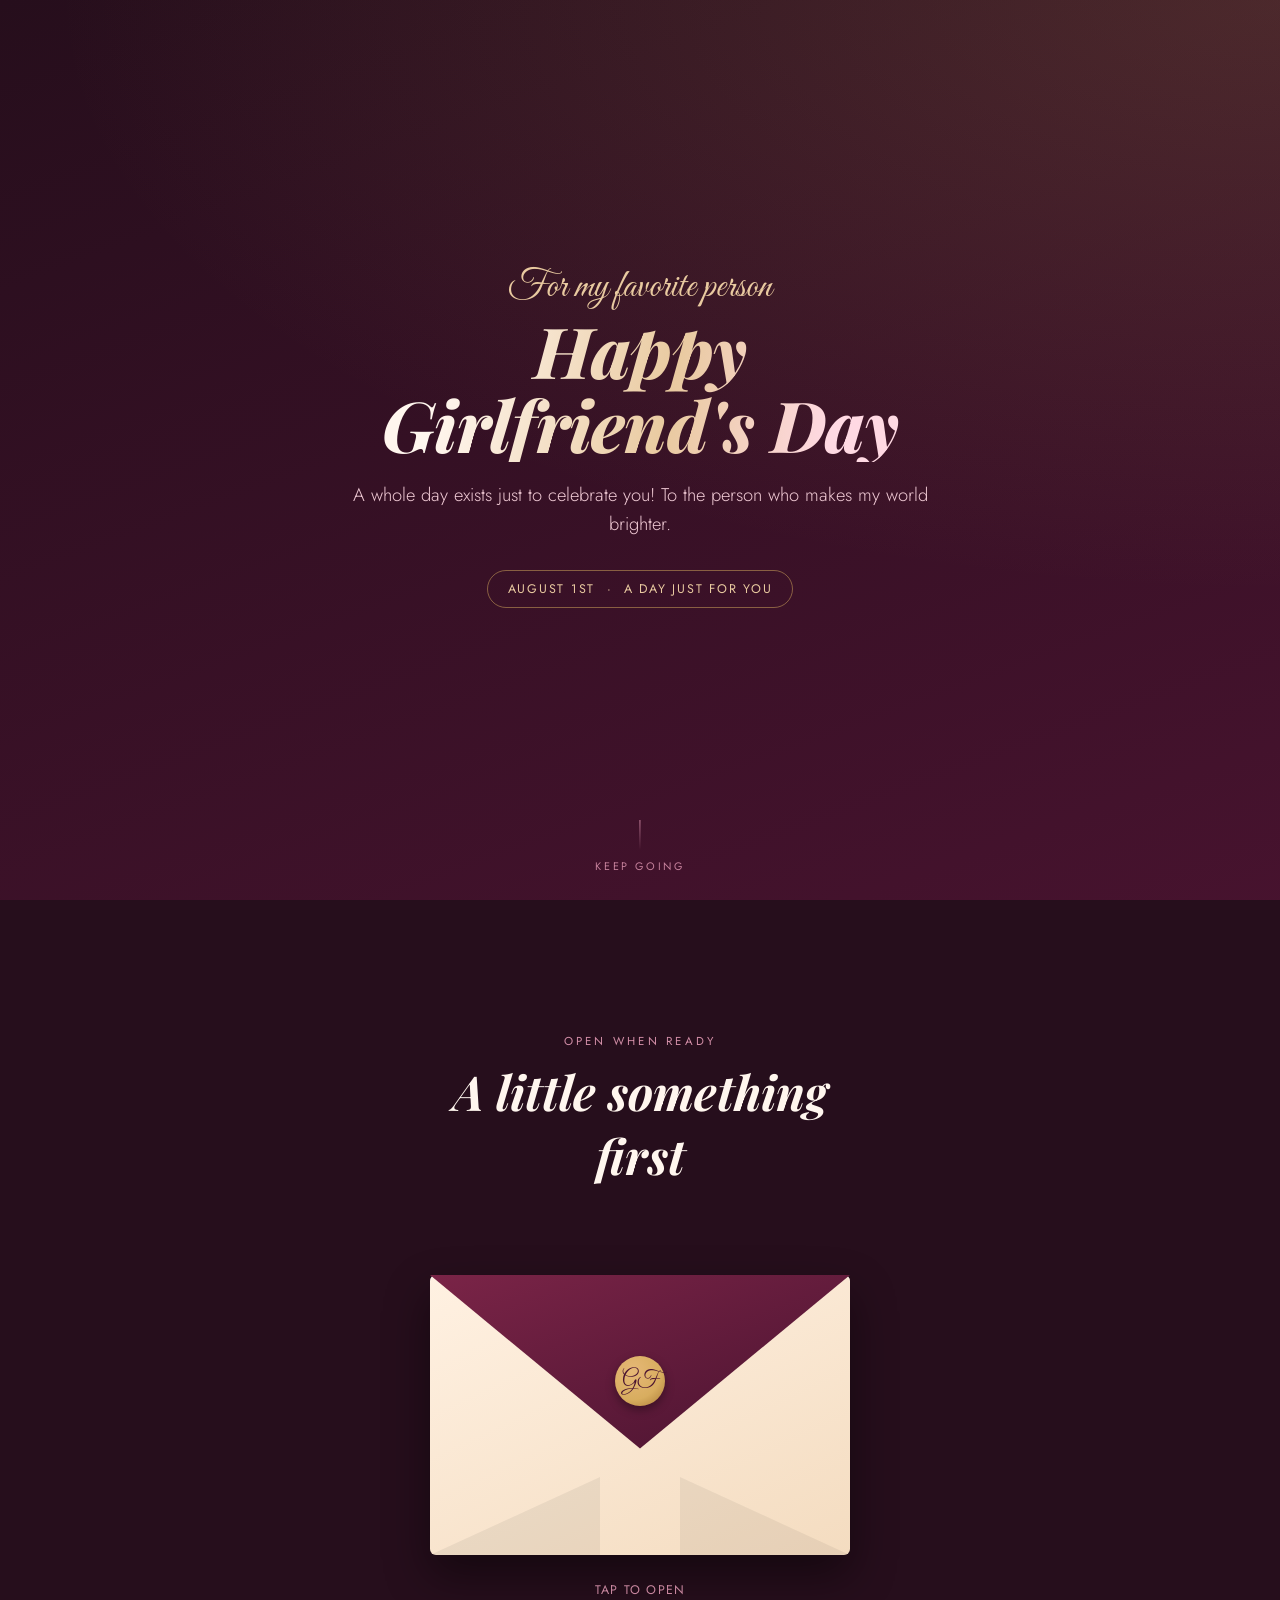
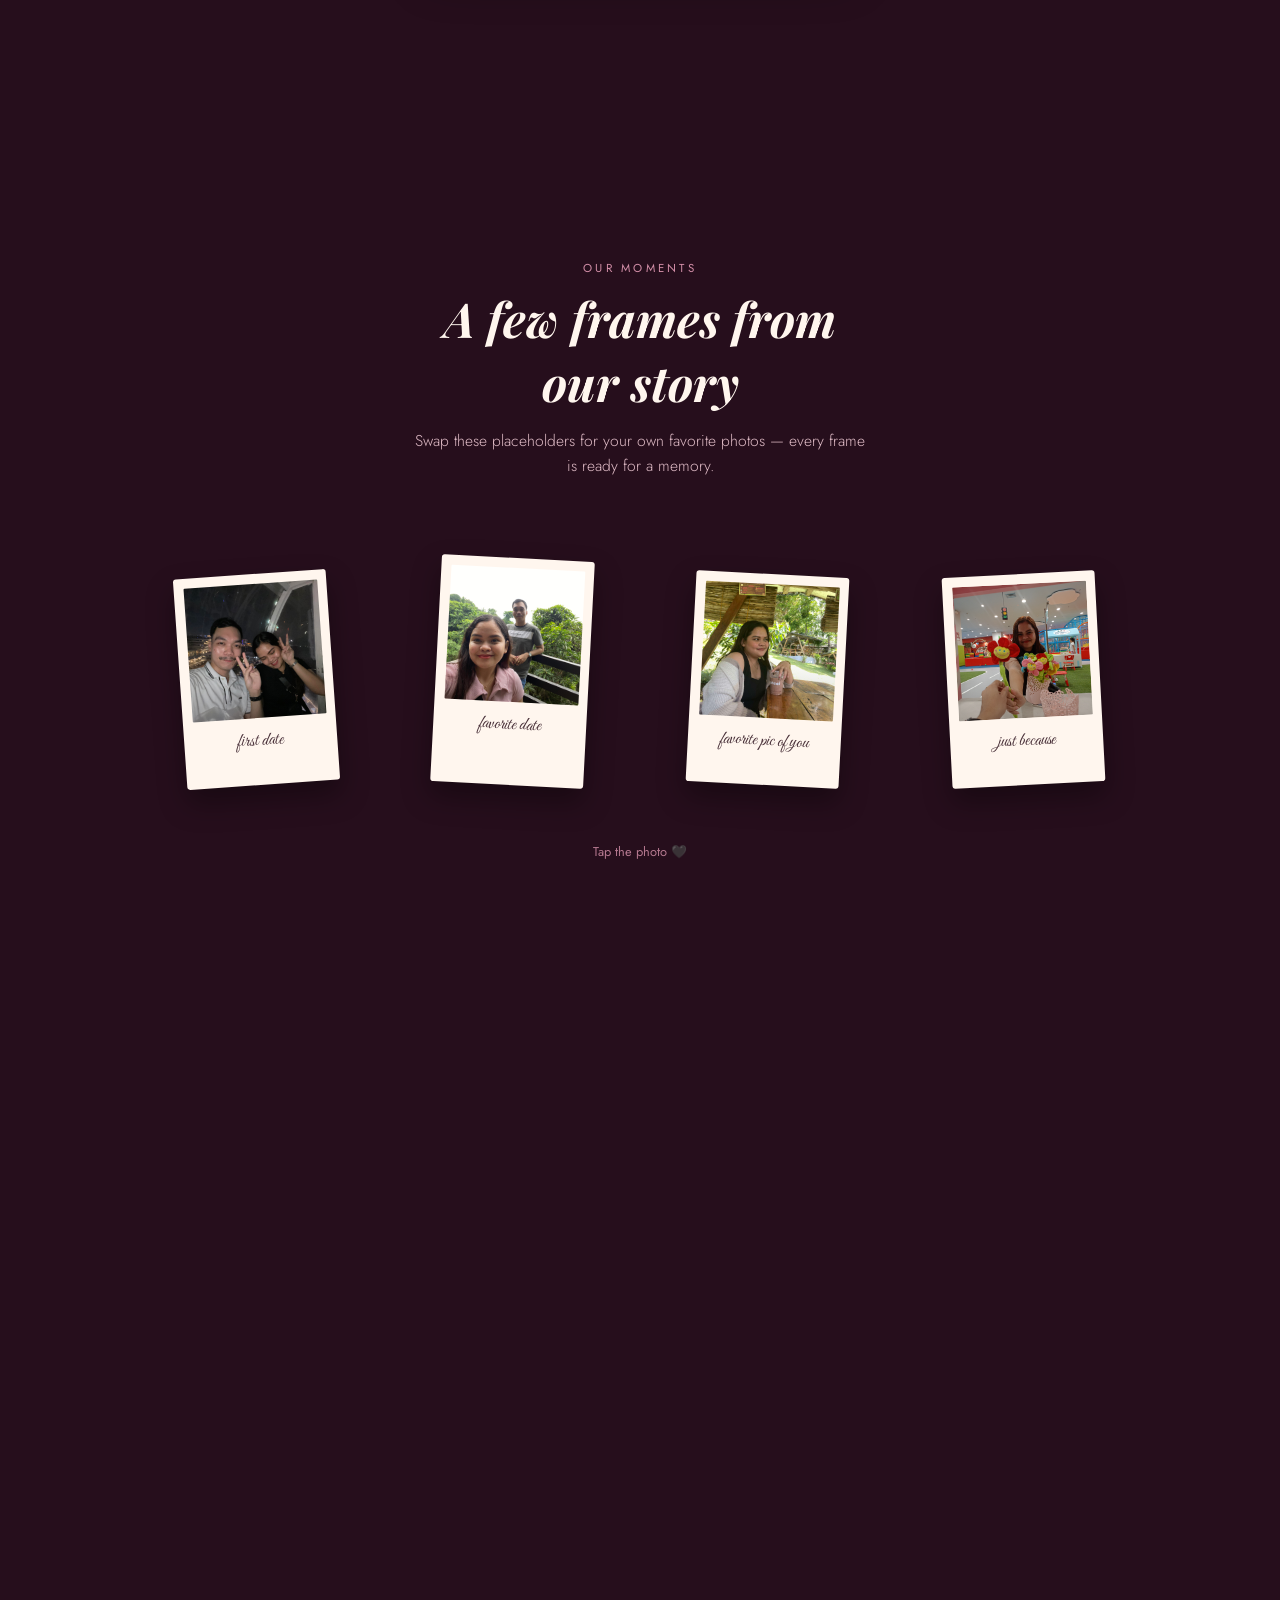
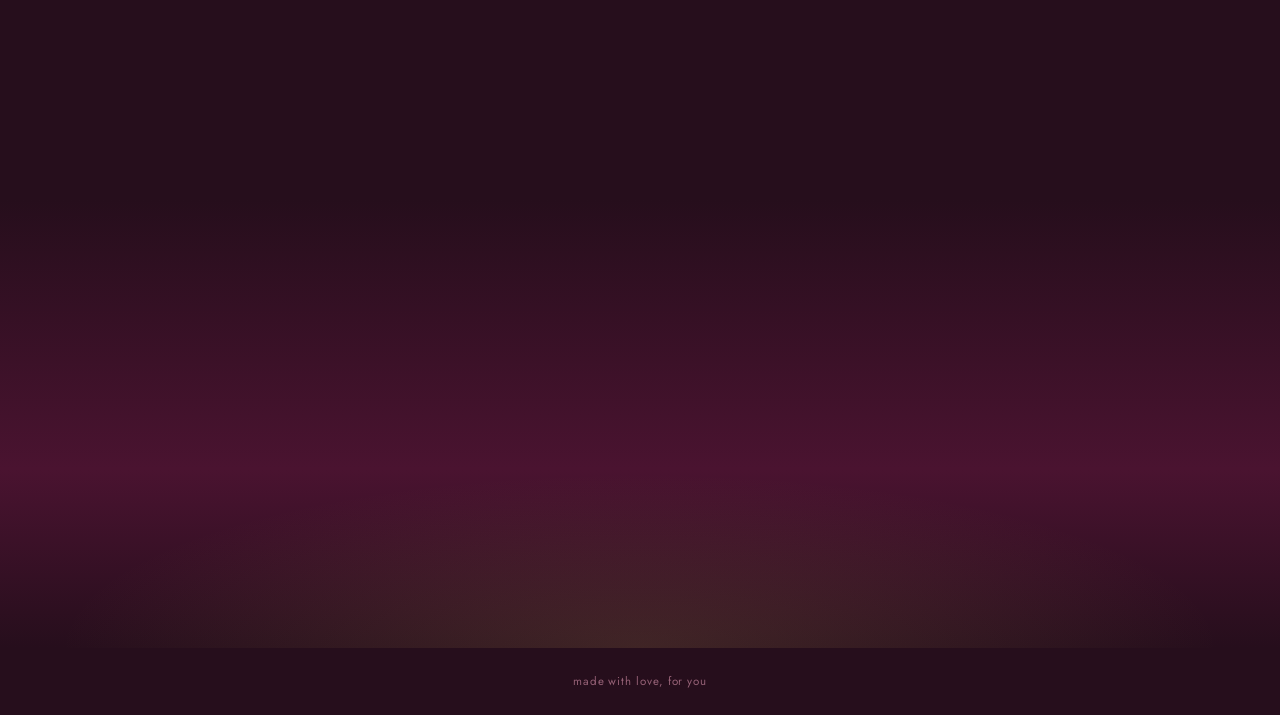
==== commit 9046d389: "Add files via upload" ====
--- a/index.html
+++ b/index.html
@@ -357,14 +357,16 @@
   .polaroid .frame{
     aspect-ratio: 1 / 1;
     border-radius:1px;
-    background: var(--pic, linear-gradient(135deg, var(--wine-soft), var(--rose)));
+    background-color: var(--wine-soft);
+    background-image: var(--pic);
+    background-size: cover;
+    background-position: center;
     position:relative;
     display:flex;
     align-items:center;
     justify-content:center;
     overflow:hidden;
   }
-  .polaroid .frame svg{ width:34%; opacity:0.85; }
   .polaroid .frame::after{
     content:"";
     position:absolute; inset:0;
@@ -549,7 +551,7 @@
   @media (min-width:860px){
     .collage{ grid-template-columns: repeat(4, 1fr); max-width:1040px; }
     .polaroid:nth-child(2), .polaroid:nth-child(4){ margin-top:0; }
-    .polaroid:nth-child(2){ margin-top:-1rem; }
+    .polaroid:nth-child(2){ margin-top: 0; }
     .polaroid:nth-child(4){ margin-top:1rem; }
     .reasons{ grid-template-columns:repeat(2, 1fr); }
     .envelope{ width:min(420px, 40vw); }
@@ -570,8 +572,8 @@
   <div class="hero-content">
     <span class="eyebrow">For my favorite person</span>
     <h1>Happy Girlfriend's&nbsp;Day</h1>
-    <p class="hero-sub">A whole day exists just to celebrate you — as if I needed the reminder. Consider this your official (unofficial) holiday.</p>
-    <div class="hero-date"><span class="dot"></span> August 1st &nbsp;·&nbsp; A day just for you</div>
+    <p class="hero-sub">A whole day exists just to celebrate you! To the person who makes my world brighter.</p>
+    <div class="hero-date"> August 1st &nbsp;·&nbsp; A day just for you</div>
   </div>
   <div class="scroll-cue"><span class="line"></span>keep going</div>
 </section>
@@ -581,16 +583,16 @@
   <div class="wrap section-head reveal">
     <span class="section-label">Open when ready</span>
     <h2>A little something first</h2>
-    <p>Tap the envelope.</p>
   </div>
   <div class="envelope-stage reveal">
     <div class="envelope" id="envelope" role="button" tabindex="0" aria-expanded="false" aria-label="Open the letter">
       <div class="letter">
         <p>
-          My dearest, — some days arrive with fireworks, and some arrive quietly, wrapped in ordinary hours that somehow still feel like a gift. Today is a bit of both, because it's a day built entirely around you.
-          <br><br>
-          Thank you for the laugh you can't hold in, for choosing me on the easy days and the hard ones, and for every small moment that's become one of my favorites without me even noticing it happen.
-          <span class="sign-off">Happy Girlfriend's Day. I love you.</span>
+          To the love of my life, Thank you for the laughs. For choosing me on the days and the hard ones, and for every small moment that's become one of my favorites.
+          <br>
+          To the person with the biggest heart, thank you for loving me the way you do.
+          <br>
+          <span class="sign-off">Happy Girlfriend's Day. I love you. 🖤</span>
         </p>
       </div>
       <div class="envelope-body"></div>
@@ -612,46 +614,34 @@
     <div class="collage reveal">
       <figure class="polaroid" tabindex="0" role="button" aria-haspopup="dialog"
         data-title="first date"
-        data-pic="linear-gradient(135deg, #7a2447, #d8ad5f)"
-        data-icon="heart"
-        data-message="The nervous laugh, the too-long goodbye, and somehow already knowing this was the start of something. Best decision I never overthought.">
-        <div class="frame" style="--pic: linear-gradient(135deg, #7a2447, #d8ad5f);">
-          <svg viewBox="0 0 24 24" fill="none" stroke="#fff6ee" stroke-width="1.4"><path d="M12 21s-7.5-4.6-10-9.1C.5 8.6 2.4 5 6 5c2 0 3.4 1.1 4 2.3C10.6 6.1 12 5 14 5c3.6 0 5.5 3.6 4 6.9C19.5 16.4 12 21 12 21z" fill="#fff6ee" fill-opacity="0.15"/></svg>
-        </div>
+        data-pic="url('assets/images/first_date.jpeg')"
+        data-message="Our first official date after we first met. We got to know each other better, and that was when I realized I was already falling for you.">
+        <div class="frame" style="--pic: url('assets/images/first_date.jpeg');"></div>
         <figcaption>first date</figcaption>
       </figure>
       <figure class="polaroid" tabindex="0" role="button" aria-haspopup="dialog"
         data-title="favorite date"
-        data-pic="linear-gradient(135deg, #4a1330, #f2a6c1)"
-        data-icon="star"
-        data-message="Not the fanciest one we've had — just the one where time disappeared and I didn't want to be anywhere else.">
-        <div class="frame" style="--pic: linear-gradient(135deg, #4a1330, #f2a6c1);">
-          <svg viewBox="0 0 24 24" fill="none" stroke="#fff6ee" stroke-width="1.4"><path d="M12 2l2.9 6.6 7.1.6-5.4 4.7 1.7 7-6.3-3.9L5.7 21l1.7-7L2 9.2l7.1-.6z" fill="#fff6ee" fill-opacity="0.15"/></svg>
-        </div>
+        data-pic="url('assets/images/favorite_date.jpeg')"
+        data-message="One of my most memorable dates with you. It was sponty and a very special day.">
+        <div class="frame" style="--pic: url('assets/images/favorite_date.jpeg');"></div>
         <figcaption>favorite date</figcaption>
       </figure>
       <figure class="polaroid" tabindex="0" role="button" aria-haspopup="dialog"
-        data-title="movie night"
-        data-pic="linear-gradient(135deg, #7a2447, #ffd9e3)"
-        data-icon="film"
-        data-message="Half the movie, all the popcorn, and you asleep on my shoulder by the third act. Still my favorite kind of night in.">
-        <div class="frame" style="--pic: linear-gradient(135deg, #7a2447, #ffd9e3);">
-          <svg viewBox="0 0 24 24" fill="none" stroke="#fff6ee" stroke-width="1.4"><path d="M4 5h16v11H8l-4 4z" fill="#fff6ee" fill-opacity="0.12"/></svg>
-        </div>
-        <figcaption>movie night</figcaption>
+        data-title="favorite pic of you"
+        data-pic="url('assets/images/favorite_pic.jpeg')"
+        data-message="This pic always reminds me of how gorgeous you are, and how lucky I am to be the one who gets to see that smile every day.">
+        <div class="frame" style="--pic: url('assets/images/favorite_pic.jpeg');"></div>
+        <figcaption>favorite pic of you</figcaption>
       </figure>
       <figure class="polaroid" tabindex="0" role="button" aria-haspopup="dialog"
         data-title="just because"
-        data-pic="linear-gradient(135deg, #4a1330, #d8ad5f)"
-        data-icon="heart"
-        data-message="No occasion, no reason to mark — just a regular day that felt like enough of one, because you were in it.">
-        <div class="frame" style="--pic: linear-gradient(135deg, #4a1330, #d8ad5f);">
-          <svg viewBox="0 0 24 24" fill="none" stroke="#fff6ee" stroke-width="1.4"><path d="M12 21s-7.5-4.6-10-9.1C.5 8.6 2.4 5 6 5c2 0 3.4 1.1 4 2.3C10.6 6.1 12 5 14 5c3.6 0 5.5 3.6 4 6.9C19.5 16.4 12 21 12 21z" fill="#fff6ee" fill-opacity="0.15"/></svg>
-        </div>
+        data-pic="url('assets/images/just_cause.jpg')"
+        data-message="One of the simplest and cutest picture of you. When I look at it, I'm reminded of all the little things that make you special.">
+        <div class="frame" style="--pic: url('assets/images/just_cause.jpg');"></div>
         <figcaption>just because</figcaption>
       </figure>
     </div>
-    <p class="collage-note">Tap a photo for the full memory. Replace the <code>--pic</code> gradient on each <code>.frame</code> with <code>background-image: url('your-photo.jpg')</code> to drop in real pictures.</p>
+    <p class="collage-note">Tap the photo 🖤</p>
   </div>
 </section>
 
@@ -660,9 +650,7 @@
   <div class="modal-card" role="dialog" aria-modal="true" aria-labelledby="modalCaption">
     <button class="modal-close" id="modalClose" aria-label="Close preview">&times;</button>
     <figure class="polaroid polaroid-modal">
-      <div class="frame" id="modalFrame">
-        <svg id="modalIcon" viewBox="0 0 24 24" fill="none" stroke="#fff6ee" stroke-width="1.4"></svg>
-      </div>
+      <div class="frame" id="modalFrame"></div>
       <figcaption id="modalCaption"></figcaption>
     </figure>
     <p class="modal-message" id="modalMessage"></p>
@@ -683,11 +671,11 @@
       </div>
       <div class="reason-card">
         <svg class="reason-icon" viewBox="0 0 24 24" fill="none" stroke="currentColor" stroke-width="1.3"><circle cx="12" cy="12" r="9"/><path d="M12 7v5l3 3"/></svg>
-        <p>You remember the small things — the coffee order, the bad day, the tiny detail I mentioned once.</p>
+        <p>You remember the small things. My favorite food, the bad day, tiny detail I mentioned. </p>
       </div>
       <div class="reason-card">
         <svg class="reason-icon" viewBox="0 0 24 24" fill="none" stroke="currentColor" stroke-width="1.3"><path d="M4 17l6-6-4-4M12 19h8"/></svg>
-        <p>You make ordinary Tuesdays feel like they're worth looking forward to.</p>
+        <p>You make ordinary days feel like they're worth looking forward to.</p>
       </div>
       <div class="reason-card">
         <svg class="reason-icon" viewBox="0 0 24 24" fill="none" stroke="currentColor" stroke-width="1.3"><path d="M12 3v18M5 8l7-5 7 5M5 16l7 5 7-5"/></svg>
@@ -695,11 +683,11 @@
       </div>
       <div class="reason-card">
         <svg class="reason-icon" viewBox="0 0 24 24" fill="none" stroke="currentColor" stroke-width="1.3"><path d="M4 12h4l2-7 4 14 2-7h4"/></svg>
-        <p>You've got a heartbeat for other people's happiness — it shows in how you treat everyone, not just me.</p>
+        <p>You've got a heart for other people's happiness. It shows in how you treat everyone around you, not just me.</p>
       </div>
       <div class="reason-card">
         <svg class="reason-icon" viewBox="0 0 24 24" fill="none" stroke="currentColor" stroke-width="1.3"><path d="M12 21s-7.5-4.6-10-9.1C.5 8.6 2.4 5 6 5c2 0 3.4 1.1 4 2.3C10.6 6.1 12 5 14 5c3.6 0 5.5 3.6 4 6.9C19.5 16.4 12 21 12 21z"/></svg>
-        <p>Simply put — you're my favorite person to tell things to, good or bad.</p>
+        <p>Simply put, you're my favorite person to tell things to, good or bad.</p>
       </div>
     </div>
   </div>
@@ -709,8 +697,8 @@
 <section class="closing">
   <div class="reveal">
     <h2>Happy Girlfriend's Day</h2>
-    <p class="sub">Every day with you already feels like the good kind of holiday. Here's to many, many more.</p>
-    <span class="signature">Always yours</span>
+    <p class="sub">You're very special and a blessing. Here's to many, many more.</p>
+    <span class="signature">Always yours 🖤</span>
   </div>
 </section>
 
@@ -757,15 +745,9 @@
 
   // ---------- Collage preview modal ----------
   (function(){
-    var icons = {
-      heart: 'M12 21s-7.5-4.6-10-9.1C.5 8.6 2.4 5 6 5c2 0 3.4 1.1 4 2.3C10.6 6.1 12 5 14 5c3.6 0 5.5 3.6 4 6.9C19.5 16.4 12 21 12 21z',
-      star: 'M12 2l2.9 6.6 7.1.6-5.4 4.7 1.7 7-6.3-3.9L5.7 21l1.7-7L2 9.2l7.1-.6z',
-      film: 'M4 5h16v11H8l-4 4z'
-    };
     var cards = document.querySelectorAll('.collage .polaroid');
     var overlay = document.getElementById('collageModal');
     var frame = document.getElementById('modalFrame');
-    var icon = document.getElementById('modalIcon');
     var caption = document.getElementById('modalCaption');
     var message = document.getElementById('modalMessage');
     var closeBtn = document.getElementById('modalClose');
@@ -773,7 +755,6 @@
 
     function openModal(card){
       frame.style.setProperty('--pic', card.getAttribute('data-pic'));
-      icon.innerHTML = '<path d="' + icons[card.getAttribute('data-icon')] + '" fill="#fff6ee" fill-opacity="0.15"/>';
       caption.textContent = card.getAttribute('data-title');
       message.textContent = card.getAttribute('data-message');
       overlay.classList.add('active');
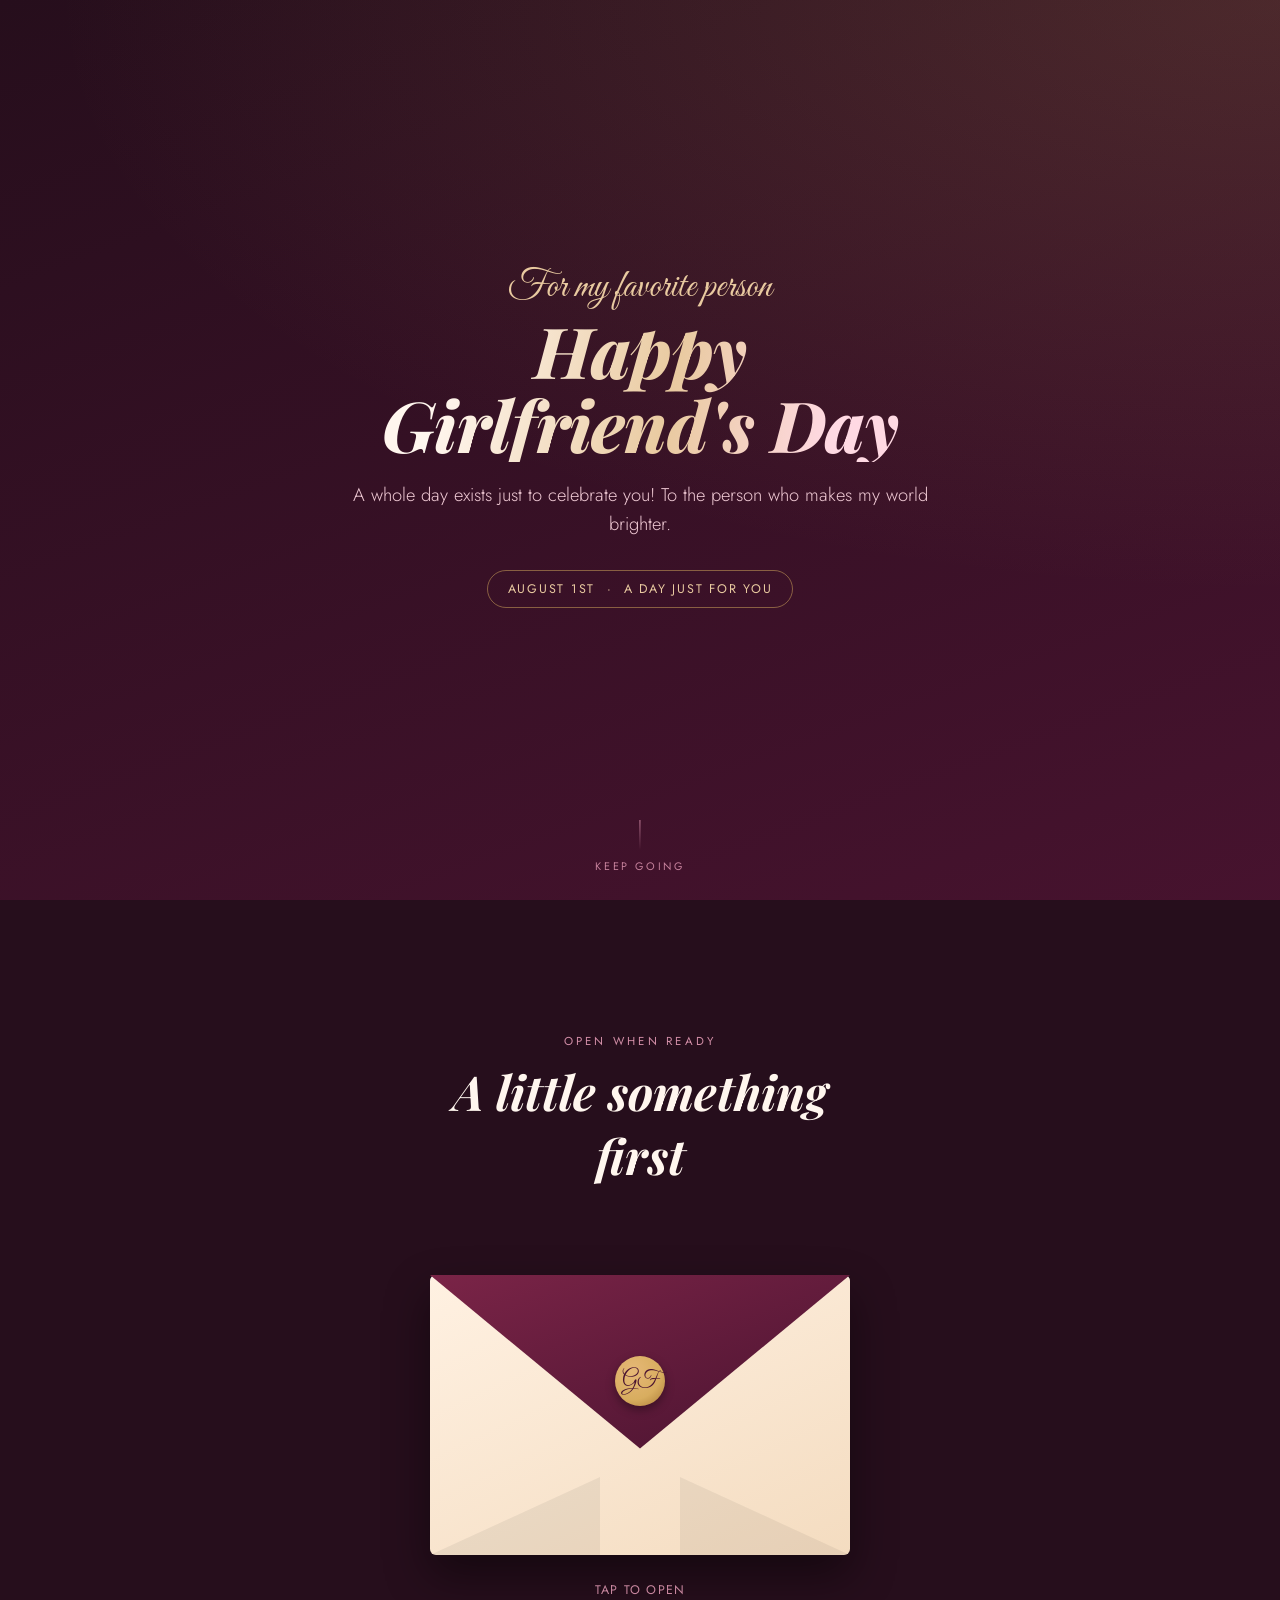
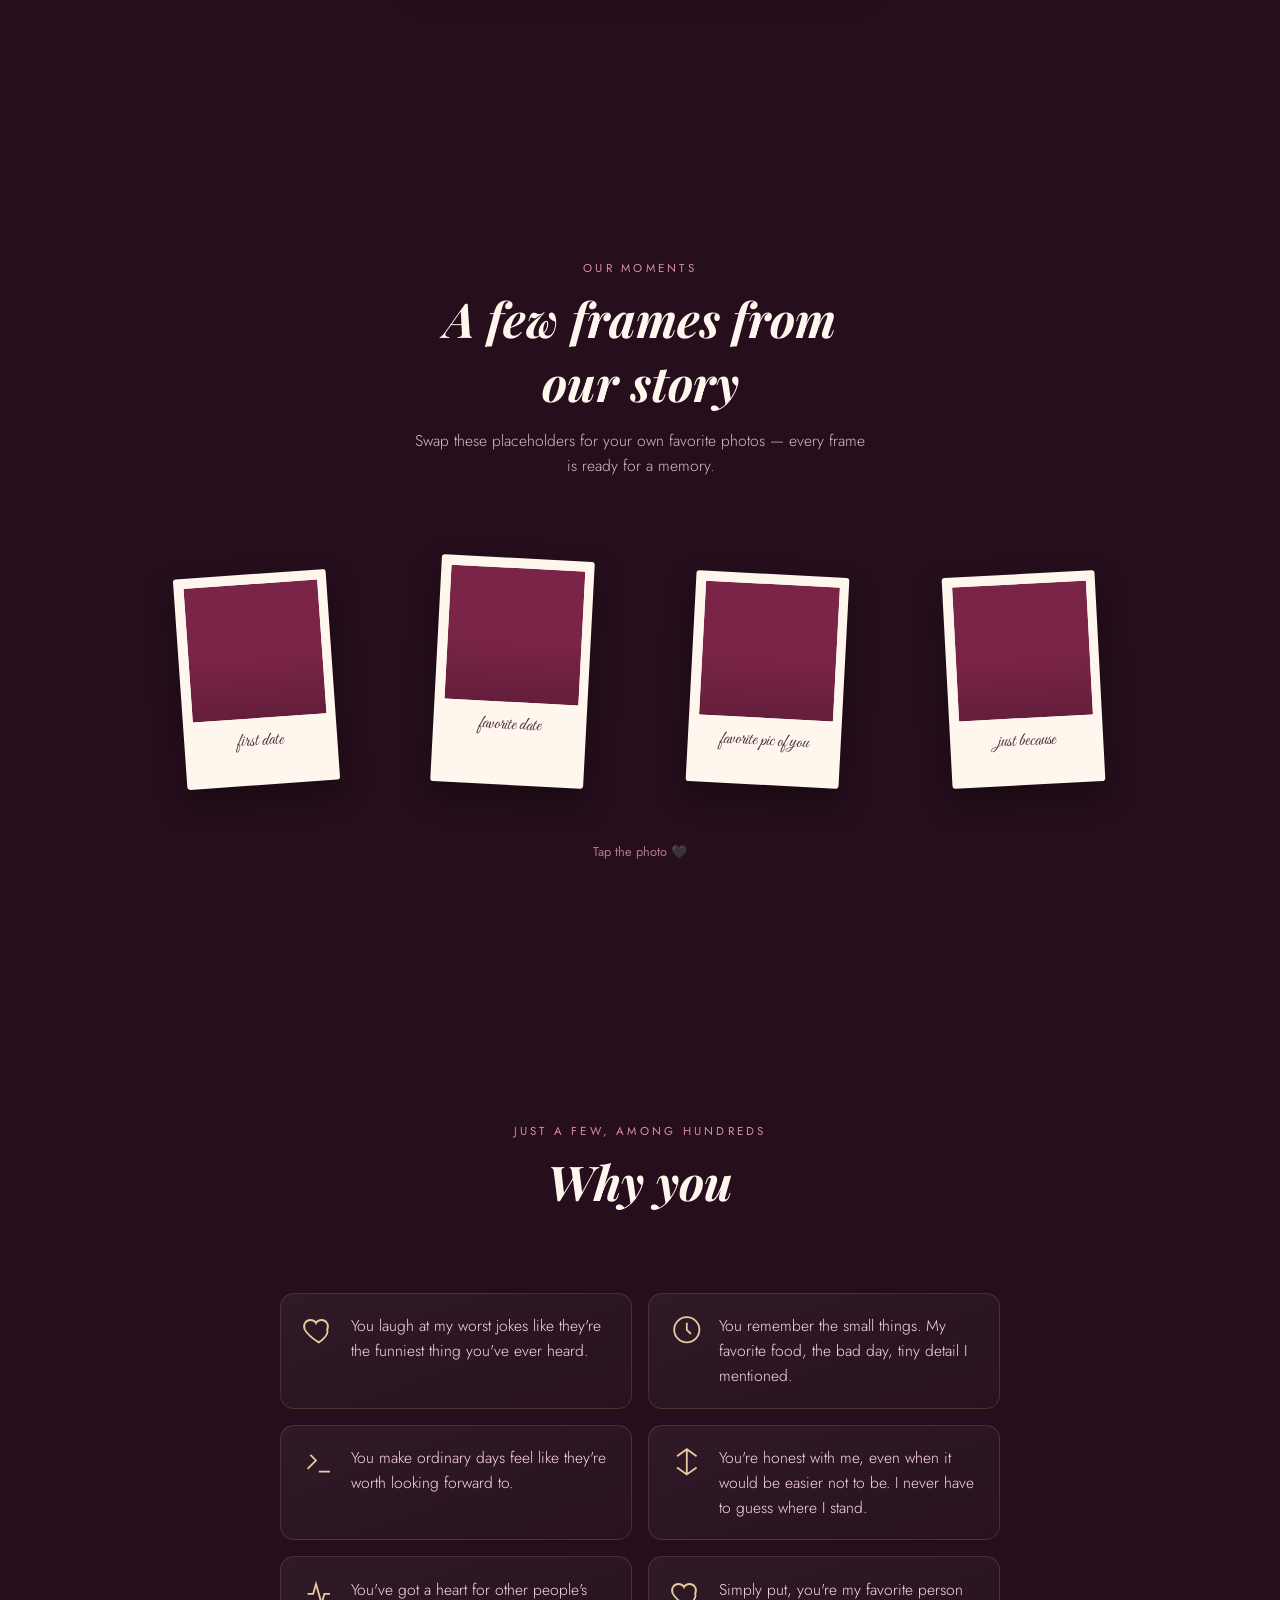
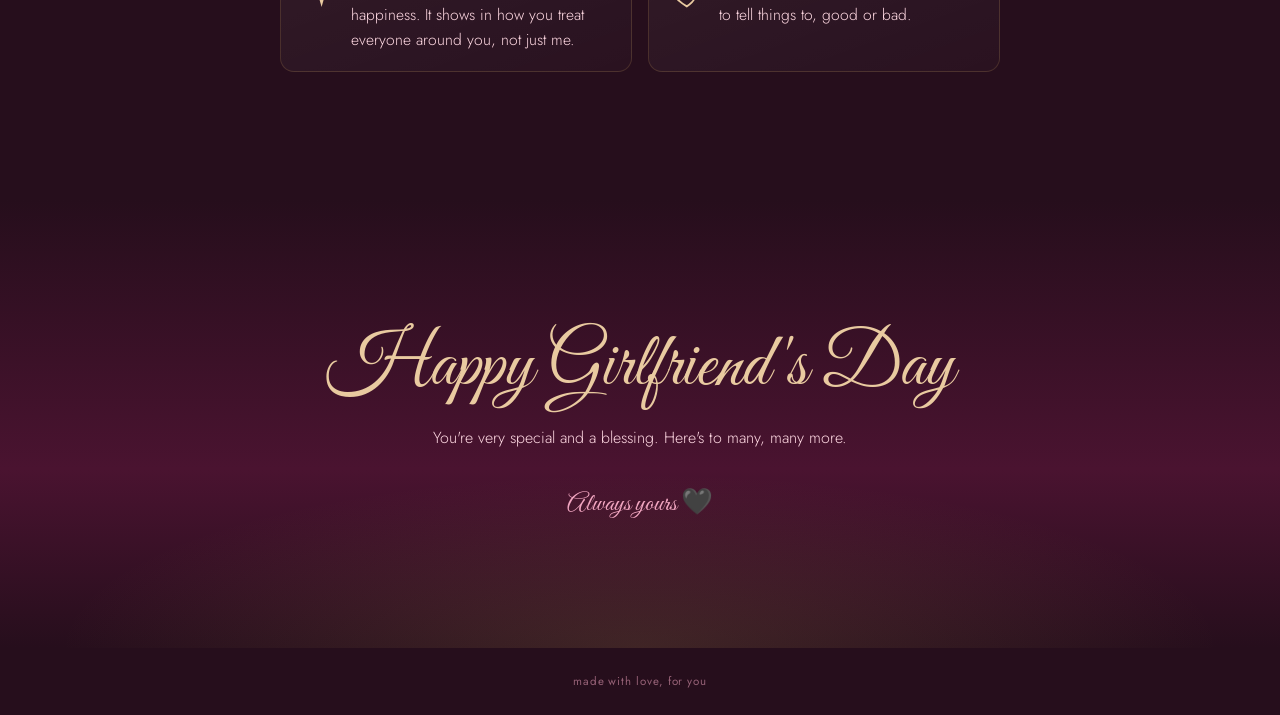
==== commit d2c61ad4: "update files, oop changes" ====
--- a/index.html
+++ b/index.html
@@ -8,566 +8,12 @@
 <link rel="preconnect" href="https://fonts.googleapis.com">
 <link rel="preconnect" href="https://fonts.gstatic.com" crossorigin>
 <link href="https://fonts.googleapis.com/css2?family=Great+Vibes&family=Playfair+Display:ital,wght@0,500;0,700;0,900;1,600;1,800&family=Jost:wght@300;400;500;600&display=swap" rel="stylesheet">
-<style>
-  /* ============ TOKENS ============ */
-  :root{
-    --wine-deep:#260e1c;
-    --wine-mid:#4a1330;
-    --wine-soft:#7a2447;
-    --blush:#ffd9e3;
-    --rose:#f2a6c1;
-    --gold:#d8ad5f;
-    --gold-soft:#e9caa0;
-    --cream:#fff6ee;
-    --ink:#2a0f1a;
-
-    --display:'Playfair Display', serif;
-    --script:'Great Vibes', cursive;
-    --body:'Jost', sans-serif;
-
-    --space-s: clamp(0.75rem, 2vw, 1.25rem);
-    --space-m: clamp(1.5rem, 4vw, 2.5rem);
-    --space-l: clamp(2.5rem, 7vw, 5rem);
-    --space-xl: clamp(4rem, 10vw, 8rem);
-
-    --ease: cubic-bezier(.22,.9,.28,1);
-  }
-
-  *{box-sizing:border-box;}
-  html{scroll-behavior:smooth;}
-  body{
-    margin:0;
-    font-family:var(--body);
-    background:var(--wine-deep);
-    color:var(--cream);
-    -webkit-font-smoothing:antialiased;
-    overflow-x:hidden;
-  }
-  h1,h2,h3{margin:0; font-family:var(--display); font-weight:700;}
-  p{margin:0;}
-  img{max-width:100%; display:block;}
-  ::selection{background:var(--gold); color:var(--wine-deep);}
-
-  .eyebrow{
-    font-family:var(--script);
-    font-size:clamp(1.6rem, 4.5vw, 2.4rem);
-    color:var(--gold-soft);
-    line-height:1;
-  }
-
-  .wrap{
-    max-width:1180px;
-    margin:0 auto;
-    padding-inline: clamp(1.25rem, 5vw, 3rem);
-  }
-
-  .section-label{
-    font-family:var(--body);
-    font-size:0.72rem;
-    letter-spacing:0.28em;
-    text-transform:uppercase;
-    color:var(--rose);
-    opacity:0.85;
-  }
-
-  /* reveal-on-scroll */
-  .reveal{
-    opacity:0;
-    transform: translateY(28px);
-    transition: opacity 0.9s var(--ease), transform 0.9s var(--ease);
-  }
-  .reveal.in-view{ opacity:1; transform:translateY(0); }
-
-  /* ============ FLOATING HEARTS (background ambience) ============ */
-  .heart-field{
-    position:fixed;
-    inset:0;
-    pointer-events:none;
-    overflow:hidden;
-    z-index:0;
-  }
-  .drift-heart{
-    position:absolute;
-    bottom:-10%;
-    font-size: var(--size, 22px);
-    color: var(--tint, var(--rose));
-    opacity:0;
-    animation: drift-up var(--dur, 14s) linear infinite;
-    animation-delay: var(--delay, 0s);
-    filter: drop-shadow(0 0 6px rgba(255,217,227,0.25));
-  }
-  @keyframes drift-up{
-    0%{ transform: translateY(0) translateX(0) rotate(0deg); opacity:0; }
-    8%{ opacity:0.9; }
-    92%{ opacity:0.55; }
-    100%{ transform: translateY(-115vh) translateX(var(--drift, 40px)) rotate(360deg); opacity:0; }
-  }
-
-  /* ============ HERO ============ */
-  .hero{
-    position:relative;
-    min-height:100svh;
-    display:flex;
-    flex-direction:column;
-    align-items:center;
-    justify-content:center;
-    text-align:center;
-    padding: max(3.5rem, env(safe-area-inset-top)) var(--space-m) var(--space-l);
-    background:
-      radial-gradient(ellipse 80% 55% at 50% 0%, rgba(216,173,95,0.16), transparent 60%),
-      radial-gradient(ellipse 90% 70% at 50% 100%, var(--wine-soft), transparent 70%),
-      linear-gradient(160deg, var(--wine-deep) 0%, var(--wine-mid) 55%, var(--wine-deep) 100%);
-    background-size: 200% 200%;
-    animation: hero-glow 16s ease-in-out infinite;
-  }
-  @keyframes hero-glow{
-    0%,100%{ background-position: 0% 30%; }
-    50%{ background-position: 100% 70%; }
-  }
-  .hero-content{ position:relative; z-index:2; max-width:640px; }
-  .hero .eyebrow{ display:block; margin-bottom:0.4rem; }
-  .hero h1{
-    font-size:clamp(2.3rem, 8vw, 4.4rem);
-    font-style:italic;
-    font-weight:800;
-    line-height:1.06;
-    letter-spacing:-0.01em;
-    background:linear-gradient(100deg, var(--cream) 20%, var(--gold-soft) 55%, var(--blush) 80%);
-    -webkit-background-clip:text;
-    background-clip:text;
-    color:transparent;
-  }
-  .hero-sub{
-    margin-top:1.1rem;
-    font-size:clamp(0.95rem, 2vw, 1.15rem);
-    font-weight:300;
-    color:var(--blush);
-    line-height:1.6;
-    opacity:0.92;
-  }
-  .hero-date{
-    margin-top:2rem;
-    display:inline-flex;
-    align-items:center;
-    gap:0.6rem;
-    padding:0.55rem 1.2rem;
-    border:1px solid rgba(216,173,95,0.5);
-    border-radius:999px;
-    font-size:0.78rem;
-    letter-spacing:0.14em;
-    text-transform:uppercase;
-    color:var(--gold-soft);
-  }
-  .hero-date .dot{ width:5px; height:5px; border-radius:50%; background:var(--gold); }
-
-  .scroll-cue{
-    position:absolute;
-    bottom: max(1.6rem, env(safe-area-inset-bottom));
-    left:50%;
-    transform:translateX(-50%);
-    display:flex;
-    flex-direction:column;
-    align-items:center;
-    gap:0.5rem;
-    font-size:0.68rem;
-    letter-spacing:0.24em;
-    text-transform:uppercase;
-    color:var(--rose);
-    opacity:0.75;
-    z-index:2;
-  }
-  .scroll-cue span.line{
-    width:1px; height:30px;
-    background:linear-gradient(var(--rose), transparent);
-    animation:cue-move 1.8s ease-in-out infinite;
-  }
-  @keyframes cue-move{
-    0%,100%{ transform:scaleY(0.6); opacity:0.4; }
-    50%{ transform:scaleY(1); opacity:1; }
-  }
-
-  /* ============ GENERIC SECTION ============ */
-  .section{
-    position:relative;
-    z-index:1;
-    padding: var(--space-xl) 0;
-  }
-  .section-head{
-    text-align:center;
-    max-width:560px;
-    margin:0 auto var(--space-l);
-  }
-  .section-head h2{
-    margin-top:0.5rem;
-    font-size:clamp(1.9rem, 5vw, 3rem);
-    font-style:italic;
-    color:var(--cream);
-  }
-  .section-head p{
-    margin-top:0.9rem;
-    color:var(--blush);
-    opacity:0.85;
-    font-weight:300;
-    font-size:0.98rem;
-    line-height:1.6;
-  }
-
-  /* ============ ENVELOPE / LETTER ============ */
-  .envelope-stage{
-    display:flex;
-    justify-content:center;
-    padding: 0.5rem var(--space-m) 0;
-  }
-  .envelope{
-    position:relative;
-    width:min(340px, 82vw);
-    aspect-ratio: 3 / 2;
-    cursor:pointer;
-    -webkit-tap-highlight-color:transparent;
-    perspective:1200px;
-  }
-  .envelope-body{
-    position:absolute; inset:0;
-    background:linear-gradient(155deg, #fff1e2, #f4dcc0);
-    border-radius:6px;
-    box-shadow:
-      0 20px 45px rgba(0,0,0,0.45),
-      0 2px 0 rgba(255,255,255,0.4) inset;
-    overflow:hidden;
-    z-index:2;
-  }
-  .envelope-body::before, .envelope-body::after{
-    content:"";
-    position:absolute;
-    width:0; height:0;
-    border-style:solid;
-  }
-  .envelope-body::before{
-    /* left shading triangle for pocket */
-    left:0; bottom:0;
-    border-width:0 0 78px 170px;
-    border-color: transparent transparent rgba(0,0,0,0.06) transparent;
-  }
-  .envelope-body::after{
-    right:0; bottom:0;
-    border-width:0 170px 78px 0;
-    border-color: transparent transparent rgba(0,0,0,0.06) transparent;
-  }
-  .envelope-flap{
-    position:absolute;
-    top:0; left:0; right:0;
-    height:62%;
-    background:linear-gradient(160deg, var(--wine-soft), var(--wine-mid));
-    clip-path: polygon(0 0, 100% 0, 50% 100%);
-    transform-origin: top center;
-    transition: transform 1s var(--ease);
-    z-index:3;
-    box-shadow: 0 8px 18px rgba(0,0,0,0.25);
-  }
-  .envelope.open .envelope-flap{
-    transform: rotateX(180deg);
-  }
-  .seal{
-    position:absolute;
-    top:38%; left:50%;
-    transform:translate(-50%,-50%);
-    width:50px; height:50px;
-    border-radius:50%;
-    background:radial-gradient(circle at 35% 30%, #e6b877, var(--gold) 60%, #a97a35 100%);
-    display:flex; align-items:center; justify-content:center;
-    font-family:var(--script);
-    font-size:1.3rem;
-    color:#4a1330;
-    z-index:4;
-    box-shadow:0 4px 10px rgba(0,0,0,0.35);
-    transition: opacity 0.4s ease, transform 0.4s ease;
-  }
-  .envelope.open .seal{ opacity:0; transform:translate(-50%,-50%) scale(0.5); }
-
-  .letter{
-    position:absolute;
-    left:6%; right:6%;
-    bottom:6%;
-    top:14%;
-    background: linear-gradient(180deg, #fffaf3, #fff3e4);
-    border-radius:4px;
-    box-shadow: 0 10px 30px rgba(0,0,0,0.3);
-    transform: translateY(6%);
-    opacity:0;
-    transition: transform 1s 0.15s var(--ease), opacity 0.4s 0.1s ease, z-index 0s 0.2s;
-    z-index:1;
-    pointer-events:none;
-    padding: 1.1rem 1.2rem;
-    overflow:hidden;
-  }
-  .envelope.open .letter{
-    transform: translateY(-58%);
-    opacity:1;
-    z-index:5;
-    pointer-events:auto;
-    transition: transform 1s 0.15s var(--ease), opacity 0.5s 0.35s ease;
-  }
-  .letter p{
-    font-family:var(--display);
-    font-style:italic;
-    color:var(--ink);
-    font-size:clamp(0.72rem, 2.6vw, 0.92rem);
-    line-height:1.55;
-  }
-  .letter .sign-off{
-    display:block;
-    margin-top:0.6rem;
-    font-family:var(--script);
-    font-size:clamp(1.1rem, 4vw, 1.4rem);
-    color:var(--wine-soft);
-  }
-  .envelope-hint{
-    text-align:center;
-    margin-top:1.6rem;
-    font-size:0.78rem;
-    letter-spacing:0.1em;
-    text-transform:uppercase;
-    color:var(--rose);
-    opacity:0.8;
-  }
-  .envelope-hint.hidden{ opacity:0; }
-
-  /* ============ COLLAGE ============ */
-  .collage{
-    display:grid;
-    grid-template-columns: repeat(2, 1fr);
-    gap: clamp(1.4rem, 4vw, 1.8rem) clamp(0.8rem, 3vw, 1.4rem);
-    max-width:920px;
-    margin:0 auto;
-    padding: 0 var(--space-s) var(--space-s);
-  }
-  .polaroid{
-    background:var(--cream);
-    padding:0.6rem 0.6rem 2.1rem;
-    border-radius:3px;
-    box-shadow: 0 14px 28px rgba(0,0,0,0.35);
-    transform: rotate(var(--tilt, 0deg));
-    transition: transform 0.4s var(--ease), box-shadow 0.4s var(--ease);
-  }
-  .polaroid:hover, .polaroid:focus-within{
-    transform: rotate(0deg) translateY(-6px) scale(1.03);
-    box-shadow: 0 22px 40px rgba(0,0,0,0.45);
-    z-index:5;
-  }
-  .polaroid .frame{
-    aspect-ratio: 1 / 1;
-    border-radius:1px;
-    background-color: var(--wine-soft);
-    background-image: var(--pic);
-    background-size: cover;
-    background-position: center;
-    position:relative;
-    display:flex;
-    align-items:center;
-    justify-content:center;
-    overflow:hidden;
-  }
-  .polaroid .frame::after{
-    content:"";
-    position:absolute; inset:0;
-    background:linear-gradient(180deg, rgba(0,0,0,0) 55%, rgba(0,0,0,0.18));
-  }
-  .polaroid figcaption{
-    margin-top:0.7rem;
-    text-align:center;
-    font-family:var(--script);
-    font-size:1.15rem;
-    color:var(--ink);
-    opacity:0.85;
-  }
-  .polaroid{ cursor:pointer; }
-  .polaroid:focus-visible{ outline:2px solid var(--gold); outline-offset:4px; }
-  .polaroid:nth-child(1){ --tilt:-4deg; }
-  .polaroid:nth-child(2){ --tilt:3deg; margin-top:1.6rem;}
-  .polaroid:nth-child(3){ --tilt:3deg; }
-  .polaroid:nth-child(4){ --tilt:-3deg; margin-top:1.6rem;}
-
-  .collage-note{
-    text-align:center;
-    font-size:0.8rem;
-    color:var(--rose);
-    opacity:0.7;
-    max-width:420px;
-    margin: var(--space-s) auto 0;
-    line-height:1.6;
-  }
-
-  /* ============ COLLAGE MODAL ============ */
-  .modal-overlay{
-    position:fixed;
-    inset:0;
-    z-index:60;
-    display:flex;
-    align-items:center;
-    justify-content:center;
-    padding: var(--space-m);
-    background:rgba(18,6,12,0.78);
-    backdrop-filter: blur(6px);
-    opacity:0;
-    visibility:hidden;
-    transition: opacity 0.35s ease, visibility 0s linear 0.35s;
-  }
-  .modal-overlay.active{
-    opacity:1;
-    visibility:visible;
-    transition: opacity 0.35s ease, visibility 0s linear 0s;
-  }
-  .modal-card{
-    position:relative;
-    max-width:min(360px, 88vw);
-    width:100%;
-    display:flex;
-    flex-direction:column;
-    align-items:center;
-    transform: scale(0.85) translateY(16px);
-    transition: transform 0.4s var(--ease);
-  }
-  .modal-overlay.active .modal-card{
-    transform: scale(1) translateY(0);
-  }
-  .polaroid-modal{
-    width:100%;
-    --tilt: -1.5deg;
-    box-shadow: 0 26px 55px rgba(0,0,0,0.5);
-  }
-  .polaroid-modal figcaption{ font-size:1.5rem; }
-  .modal-message{
-    margin-top:1.4rem;
-    max-width:340px;
-    text-align:center;
-    font-family:var(--display);
-    font-style:italic;
-    color:var(--cream);
-    font-size:clamp(0.98rem, 3vw, 1.1rem);
-    line-height:1.65;
-    background:linear-gradient(160deg, rgba(255,255,255,0.06), rgba(255,255,255,0.02));
-    border:1px solid rgba(216,173,95,0.25);
-    border-radius:14px;
-    padding:1.1rem 1.3rem;
-  }
-  .modal-close{
-    position:absolute;
-    top:-2.6rem;
-    right:0;
-    width:2.2rem; height:2.2rem;
-    border-radius:50%;
-    border:1px solid rgba(255,246,238,0.4);
-    background:rgba(255,246,238,0.08);
-    color:var(--cream);
-    font-size:1.3rem;
-    line-height:1;
-    cursor:pointer;
-    display:flex;
-    align-items:center;
-    justify-content:center;
-    transition: background 0.25s ease, transform 0.25s ease;
-  }
-  .modal-close:hover{ background:rgba(255,246,238,0.18); transform:rotate(90deg); }
-
-  /* ============ REASONS ============ */
-  .reasons{
-    display:grid;
-    grid-template-columns: 1fr;
-    gap:1rem;
-    max-width:760px;
-    margin:0 auto;
-    padding:0 var(--space-s);
-  }
-  .reason-card{
-    display:flex;
-    gap:1rem;
-    align-items:flex-start;
-    background:linear-gradient(160deg, rgba(255,255,255,0.05), rgba(255,255,255,0.02));
-    border:1px solid rgba(216,173,95,0.18);
-    border-radius:14px;
-    padding:1.2rem 1.3rem;
-    transition: transform 0.35s var(--ease), border-color 0.35s ease, background 0.35s ease;
-  }
-  .reason-card:hover{
-    transform: translateY(-4px);
-    border-color: rgba(216,173,95,0.5);
-    background:linear-gradient(160deg, rgba(255,255,255,0.08), rgba(255,255,255,0.03));
-  }
-  .reason-icon{
-    flex:none;
-    width:2.1rem; height:2.1rem;
-    color:var(--gold-soft);
-  }
-  .reason-card p{
-    font-weight:300;
-    color:var(--blush);
-    line-height:1.6;
-    font-size:0.98rem;
-  }
-
-  /* ============ CLOSING ============ */
-  .closing{
-    position:relative;
-    text-align:center;
-    padding: var(--space-xl) var(--space-m) calc(var(--space-xl) + env(safe-area-inset-bottom));
-    background:
-      radial-gradient(ellipse 70% 60% at 50% 100%, rgba(216,173,95,0.14), transparent 65%),
-      linear-gradient(180deg, var(--wine-deep), var(--wine-mid) 60%, var(--wine-deep));
-  }
-  .closing h2{
-    font-family:var(--script);
-    font-size:clamp(2.4rem, 9vw, 4.6rem);
-    color:var(--gold-soft);
-    font-weight:400;
-    line-height:1.1;
-  }
-  .closing p.sub{
-    margin-top:1rem;
-    font-family:var(--body);
-    font-weight:300;
-    color:var(--blush);
-    font-size:1rem;
-    max-width:420px;
-    margin-inline:auto;
-    line-height:1.6;
-  }
-  .closing .signature{
-    display:inline-block;
-    margin-top:2.2rem;
-    font-family:var(--script);
-    font-size:1.6rem;
-    color:var(--rose);
-  }
-  footer{
-    text-align:center;
-    padding:1.6rem var(--space-m) calc(1.6rem + env(safe-area-inset-bottom));
-    font-size:0.72rem;
-    letter-spacing:0.08em;
-    color:var(--rose);
-    opacity:0.55;
-  }
-
-  /* ============ DESKTOP ============ */
-  @media (min-width:860px){
-    .collage{ grid-template-columns: repeat(4, 1fr); max-width:1040px; }
-    .polaroid:nth-child(2), .polaroid:nth-child(4){ margin-top:0; }
-    .polaroid:nth-child(2){ margin-top: 0; }
-    .polaroid:nth-child(4){ margin-top:1rem; }
-    .reasons{ grid-template-columns:repeat(2, 1fr); }
-    .envelope{ width:min(420px, 40vw); }
-  }
-
-  @media (prefers-reduced-motion: reduce){
-    *{ animation-duration:0.001ms !important; animation-iteration-count:1 !important; transition-duration:0.2s !important; }
-    .heart-field{ display:none; }
-  }
-</style>
+<link rel="stylesheet" href="css/style.css">
 </head>
 <body>
 
 <div class="heart-field" id="heartField" aria-hidden="true"></div>
 
-<!-- ================= HERO ================= -->
 <section class="hero">
   <div class="hero-content">
     <span class="eyebrow">For my favorite person</span>
@@ -578,7 +24,6 @@
   <div class="scroll-cue"><span class="line"></span>keep going</div>
 </section>
 
-<!-- ================= ENVELOPE / LETTER ================= -->
 <section class="section" id="letter-section">
   <div class="wrap section-head reveal">
     <span class="section-label">Open when ready</span>
@@ -603,7 +48,6 @@
   <p class="envelope-hint" id="envelopeHint">tap to open</p>
 </section>
 
-<!-- ================= COLLAGE ================= -->
 <section class="section">
   <div class="wrap section-head reveal">
     <span class="section-label">Our moments</span>
@@ -645,7 +89,6 @@
   </div>
 </section>
 
-<!-- ================= COLLAGE PREVIEW MODAL ================= -->
 <div class="modal-overlay" id="collageModal" aria-hidden="true">
   <div class="modal-card" role="dialog" aria-modal="true" aria-labelledby="modalCaption">
     <button class="modal-close" id="modalClose" aria-label="Close preview">&times;</button>
@@ -657,7 +100,6 @@
   </div>
 </div>
 
-<!-- ================= REASONS ================= -->
 <section class="section">
   <div class="wrap section-head reveal">
     <span class="section-label">Just a few, among hundreds</span>
@@ -703,106 +145,12 @@
 </section>
 
 <footer>made with love, for you</footer>
-
-<script>
-  // ---------- Floating hearts ambience ----------
-  (function(){
-    var reduceMotion = window.matchMedia('(prefers-reduced-motion: reduce)').matches;
-    if(reduceMotion) return;
-    var field = document.getElementById('heartField');
-    var tints = ['#f2a6c1', '#ffd9e3', '#d8ad5f'];
-    var count = window.innerWidth < 700 ? 14 : 22;
-    for(var i=0;i<count;i++){
-      var h = document.createElement('div');
-      h.className = 'drift-heart';
-      h.textContent = '♥';
-      h.style.left = (Math.random()*100) + 'vw';
-      h.style.setProperty('--size', (12 + Math.random()*20) + 'px');
-      h.style.setProperty('--dur', (10 + Math.random()*12) + 's');
-      h.style.setProperty('--delay', (Math.random()*14) + 's');
-      h.style.setProperty('--drift', (Math.random()*80 - 40) + 'px');
-      h.style.setProperty('--tint', tints[i % tints.length]);
-      field.appendChild(h);
-    }
-  })();
-
-  // ---------- Envelope open/close ----------
-  (function(){
-    var envelope = document.getElementById('envelope');
-    var hint = document.getElementById('envelopeHint');
-    function toggle(){
-      var isOpen = envelope.classList.toggle('open');
-      envelope.setAttribute('aria-expanded', isOpen);
-      hint.classList.toggle('hidden', isOpen);
-      hint.textContent = isOpen ? 'tap to close' : 'tap to open';
-      hint.classList.remove('hidden');
-    }
-    envelope.addEventListener('click', toggle);
-    envelope.addEventListener('keydown', function(e){
-      if(e.key === 'Enter' || e.key === ' '){ e.preventDefault(); toggle(); }
-    });
-  })();
-
-  // ---------- Collage preview modal ----------
-  (function(){
-    var cards = document.querySelectorAll('.collage .polaroid');
-    var overlay = document.getElementById('collageModal');
-    var frame = document.getElementById('modalFrame');
-    var caption = document.getElementById('modalCaption');
-    var message = document.getElementById('modalMessage');
-    var closeBtn = document.getElementById('modalClose');
-    var lastFocused = null;
-
-    function openModal(card){
-      frame.style.setProperty('--pic', card.getAttribute('data-pic'));
-      caption.textContent = card.getAttribute('data-title');
-      message.textContent = card.getAttribute('data-message');
-      overlay.classList.add('active');
-      overlay.setAttribute('aria-hidden', 'false');
-      lastFocused = document.activeElement;
-      closeBtn.focus();
-      document.body.style.overflow = 'hidden';
-    }
-    function closeModal(){
-      overlay.classList.remove('active');
-      overlay.setAttribute('aria-hidden', 'true');
-      document.body.style.overflow = '';
-      if(lastFocused) lastFocused.focus();
-    }
-
-    cards.forEach(function(card){
-      card.addEventListener('click', function(){ openModal(card); });
-      card.addEventListener('keydown', function(e){
-        if(e.key === 'Enter' || e.key === ' '){ e.preventDefault(); openModal(card); }
-      });
-    });
-    closeBtn.addEventListener('click', closeModal);
-    overlay.addEventListener('click', function(e){
-      if(e.target === overlay) closeModal();
-    });
-    document.addEventListener('keydown', function(e){
-      if(e.key === 'Escape' && overlay.classList.contains('active')) closeModal();
-    });
-  })();
-
-  // ---------- Scroll reveal ----------
-  (function(){
-    var items = document.querySelectorAll('.reveal');
-    if(!('IntersectionObserver' in window)){
-      items.forEach(function(el){ el.classList.add('in-view'); });
-      return;
-    }
-    var io = new IntersectionObserver(function(entries){
-      entries.forEach(function(entry){
-        if(entry.isIntersecting){
-          entry.target.classList.add('in-view');
-          io.unobserve(entry.target);
-        }
-      });
-    }, { threshold: 0.15 });
-    items.forEach(function(el){ io.observe(el); });
-  })();
-</script>
+<!-- Component classes, then the entry point that wires them together -->
+<script src="js/classes/FloatingHearts.js"></script>
+<script src="js/classes/Envelope.js"></script>
+<script src="js/classes/CollageModal.js"></script>
+<script src="js/classes/ScrollReveal.js"></script>
+<script src="js/main.js"></script>
 
 </body>
 </html>
--- a/css/style.css
+++ b/css/style.css
@@ -0,0 +1,542 @@
+
+  :root{
+    --wine-deep:#260e1c;
+    --wine-mid:#4a1330;
+    --wine-soft:#7a2447;
+    --blush:#ffd9e3;
+    --rose:#f2a6c1;
+    --gold:#d8ad5f;
+    --gold-soft:#e9caa0;
+    --cream:#fff6ee;
+    --ink:#2a0f1a;
+
+    --display:'Playfair Display', serif;
+    --script:'Great Vibes', cursive;
+    --body:'Jost', sans-serif;
+
+    --space-s: clamp(0.75rem, 2vw, 1.25rem);
+    --space-m: clamp(1.5rem, 4vw, 2.5rem);
+    --space-l: clamp(2.5rem, 7vw, 5rem);
+    --space-xl: clamp(4rem, 10vw, 8rem);
+
+    --ease: cubic-bezier(.22,.9,.28,1);
+  }
+
+  *{box-sizing:border-box;}
+  html{scroll-behavior:smooth;}
+  body{
+    margin:0;
+    font-family:var(--body);
+    background:var(--wine-deep);
+    color:var(--cream);
+    -webkit-font-smoothing:antialiased;
+    overflow-x:hidden;
+  }
+  h1,h2,h3{margin:0; font-family:var(--display); font-weight:700;}
+  p{margin:0;}
+  img{max-width:100%; display:block;}
+  ::selection{background:var(--gold); color:var(--wine-deep);}
+
+  .eyebrow{
+    font-family:var(--script);
+    font-size:clamp(1.6rem, 4.5vw, 2.4rem);
+    color:var(--gold-soft);
+    line-height:1;
+  }
+
+  .wrap{
+    max-width:1180px;
+    margin:0 auto;
+    padding-inline: clamp(1.25rem, 5vw, 3rem);
+  }
+
+  .section-label{
+    font-family:var(--body);
+    font-size:0.72rem;
+    letter-spacing:0.28em;
+    text-transform:uppercase;
+    color:var(--rose);
+    opacity:0.85;
+  }
+
+  /* reveal-on-scroll */
+  .reveal{
+    opacity:0;
+    transform: translateY(28px);
+    transition: opacity 0.9s var(--ease), transform 0.9s var(--ease);
+  }
+  .reveal.in-view{ opacity:1; transform:translateY(0); }
+
+  .heart-field{
+    position:fixed;
+    inset:0;
+    pointer-events:none;
+    overflow:hidden;
+    z-index:0;
+  }
+  .drift-heart{
+    position:absolute;
+    bottom:-10%;
+    font-size: var(--size, 22px);
+    color: var(--tint, var(--rose));
+    opacity:0;
+    animation: drift-up var(--dur, 14s) linear infinite;
+    animation-delay: var(--delay, 0s);
+    filter: drop-shadow(0 0 6px rgba(255,217,227,0.25));
+  }
+  @keyframes drift-up{
+    0%{ transform: translateY(0) translateX(0) rotate(0deg); opacity:0; }
+    8%{ opacity:0.9; }
+    92%{ opacity:0.55; }
+    100%{ transform: translateY(-115vh) translateX(var(--drift, 40px)) rotate(360deg); opacity:0; }
+  }
+
+  .hero{
+    position:relative;
+    min-height:100svh;
+    display:flex;
+    flex-direction:column;
+    align-items:center;
+    justify-content:center;
+    text-align:center;
+    padding: max(3.5rem, env(safe-area-inset-top)) var(--space-m) var(--space-l);
+    background:
+      radial-gradient(ellipse 80% 55% at 50% 0%, rgba(216,173,95,0.16), transparent 60%),
+      radial-gradient(ellipse 90% 70% at 50% 100%, var(--wine-soft), transparent 70%),
+      linear-gradient(160deg, var(--wine-deep) 0%, var(--wine-mid) 55%, var(--wine-deep) 100%);
+    background-size: 200% 200%;
+    animation: hero-glow 16s ease-in-out infinite;
+  }
+  @keyframes hero-glow{
+    0%,100%{ background-position: 0% 30%; }
+    50%{ background-position: 100% 70%; }
+  }
+  .hero-content{ position:relative; z-index:2; max-width:640px; }
+  .hero .eyebrow{ display:block; margin-bottom:0.4rem; }
+  .hero h1{
+    font-size:clamp(2.3rem, 8vw, 4.4rem);
+    font-style:italic;
+    font-weight:800;
+    line-height:1.06;
+    letter-spacing:-0.01em;
+    background:linear-gradient(100deg, var(--cream) 20%, var(--gold-soft) 55%, var(--blush) 80%);
+    -webkit-background-clip:text;
+    background-clip:text;
+    color:transparent;
+  }
+  .hero-sub{
+    margin-top:1.1rem;
+    font-size:clamp(0.95rem, 2vw, 1.15rem);
+    font-weight:300;
+    color:var(--blush);
+    line-height:1.6;
+    opacity:0.92;
+  }
+  .hero-date{
+    margin-top:2rem;
+    display:inline-flex;
+    align-items:center;
+    gap:0.6rem;
+    padding:0.55rem 1.2rem;
+    border:1px solid rgba(216,173,95,0.5);
+    border-radius:999px;
+    font-size:0.78rem;
+    letter-spacing:0.14em;
+    text-transform:uppercase;
+    color:var(--gold-soft);
+  }
+  .hero-date .dot{ width:5px; height:5px; border-radius:50%; background:var(--gold); }
+
+  .scroll-cue{
+    position:absolute;
+    bottom: max(1.6rem, env(safe-area-inset-bottom));
+    left:50%;
+    transform:translateX(-50%);
+    display:flex;
+    flex-direction:column;
+    align-items:center;
+    gap:0.5rem;
+    font-size:0.68rem;
+    letter-spacing:0.24em;
+    text-transform:uppercase;
+    color:var(--rose);
+    opacity:0.75;
+    z-index:2;
+  }
+  .scroll-cue span.line{
+    width:1px; height:30px;
+    background:linear-gradient(var(--rose), transparent);
+    animation:cue-move 1.8s ease-in-out infinite;
+  }
+  @keyframes cue-move{
+    0%,100%{ transform:scaleY(0.6); opacity:0.4; }
+    50%{ transform:scaleY(1); opacity:1; }
+  }
+
+  .section{
+    position:relative;
+    z-index:1;
+    padding: var(--space-xl) 0;
+  }
+  .section-head{
+    text-align:center;
+    max-width:560px;
+    margin:0 auto var(--space-l);
+  }
+  .section-head h2{
+    margin-top:0.5rem;
+    font-size:clamp(1.9rem, 5vw, 3rem);
+    font-style:italic;
+    color:var(--cream);
+  }
+  .section-head p{
+    margin-top:0.9rem;
+    color:var(--blush);
+    opacity:0.85;
+    font-weight:300;
+    font-size:0.98rem;
+    line-height:1.6;
+  }
+
+  .envelope-stage{
+    display:flex;
+    justify-content:center;
+    padding: 0.5rem var(--space-m) 0;
+  }
+  .envelope{
+    position:relative;
+    width:min(340px, 82vw);
+    aspect-ratio: 3 / 2;
+    cursor:pointer;
+    -webkit-tap-highlight-color:transparent;
+    perspective:1200px;
+  }
+  .envelope-body{
+    position:absolute; inset:0;
+    background:linear-gradient(155deg, #fff1e2, #f4dcc0);
+    border-radius:6px;
+    box-shadow:
+      0 20px 45px rgba(0,0,0,0.45),
+      0 2px 0 rgba(255,255,255,0.4) inset;
+    overflow:hidden;
+    z-index:2;
+  }
+  .envelope-body::before, .envelope-body::after{
+    content:"";
+    position:absolute;
+    width:0; height:0;
+    border-style:solid;
+  }
+  .envelope-body::before{
+    left:0; bottom:0;
+    border-width:0 0 78px 170px;
+    border-color: transparent transparent rgba(0,0,0,0.06) transparent;
+  }
+  .envelope-body::after{
+    right:0; bottom:0;
+    border-width:0 170px 78px 0;
+    border-color: transparent transparent rgba(0,0,0,0.06) transparent;
+  }
+  .envelope-flap{
+    position:absolute;
+    top:0; left:0; right:0;
+    height:62%;
+    background:linear-gradient(160deg, var(--wine-soft), var(--wine-mid));
+    clip-path: polygon(0 0, 100% 0, 50% 100%);
+    transform-origin: top center;
+    transition: transform 1s var(--ease);
+    z-index:3;
+    box-shadow: 0 8px 18px rgba(0,0,0,0.25);
+  }
+  .envelope.open .envelope-flap{
+    transform: rotateX(180deg);
+  }
+  .seal{
+    position:absolute;
+    top:38%; left:50%;
+    transform:translate(-50%,-50%);
+    width:50px; height:50px;
+    border-radius:50%;
+    background:radial-gradient(circle at 35% 30%, #e6b877, var(--gold) 60%, #a97a35 100%);
+    display:flex; align-items:center; justify-content:center;
+    font-family:var(--script);
+    font-size:1.3rem;
+    color:#4a1330;
+    z-index:4;
+    box-shadow:0 4px 10px rgba(0,0,0,0.35);
+    transition: opacity 0.4s ease, transform 0.4s ease;
+  }
+  .envelope.open .seal{ opacity:0; transform:translate(-50%,-50%) scale(0.5); }
+
+  .letter{
+    position:absolute;
+    left:6%; right:6%;
+    bottom:6%;
+    top:14%;
+    background: linear-gradient(180deg, #fffaf3, #fff3e4);
+    border-radius:4px;
+    box-shadow: 0 10px 30px rgba(0,0,0,0.3);
+    transform: translateY(6%);
+    opacity:0;
+    transition: transform 1s 0.15s var(--ease), opacity 0.4s 0.1s ease, z-index 0s 0.2s;
+    z-index:1;
+    pointer-events:none;
+    padding: 1.1rem 1.2rem;
+    overflow:hidden;
+  }
+  .envelope.open .letter{
+    transform: translateY(-58%);
+    opacity:1;
+    z-index:5;
+    pointer-events:auto;
+    transition: transform 1s 0.15s var(--ease), opacity 0.5s 0.35s ease;
+  }
+  .letter p{
+    font-family:var(--display);
+    font-style:italic;
+    color:var(--ink);
+    font-size:clamp(0.72rem, 2.6vw, 0.92rem);
+    line-height:1.55;
+  }
+  .letter .sign-off{
+    display:block;
+    margin-top:0.6rem;
+    font-family:var(--script);
+    font-size:clamp(1.1rem, 4vw, 1.4rem);
+    color:var(--wine-soft);
+  }
+  .envelope-hint{
+    text-align:center;
+    margin-top:1.6rem;
+    font-size:0.78rem;
+    letter-spacing:0.1em;
+    text-transform:uppercase;
+    color:var(--rose);
+    opacity:0.8;
+  }
+  .envelope-hint.hidden{ opacity:0; }
+
+  .collage{
+    display:grid;
+    grid-template-columns: repeat(2, 1fr);
+    gap: clamp(1.4rem, 4vw, 1.8rem) clamp(0.8rem, 3vw, 1.4rem);
+    max-width:920px;
+    margin:0 auto;
+    padding: 0 var(--space-s) var(--space-s);
+  }
+  .polaroid{
+    background:var(--cream);
+    padding:0.6rem 0.6rem 2.1rem;
+    border-radius:3px;
+    box-shadow: 0 14px 28px rgba(0,0,0,0.35);
+    transform: rotate(var(--tilt, 0deg));
+    transition: transform 0.4s var(--ease), box-shadow 0.4s var(--ease);
+  }
+  .polaroid:hover, .polaroid:focus-within{
+    transform: rotate(0deg) translateY(-6px) scale(1.03);
+    box-shadow: 0 22px 40px rgba(0,0,0,0.45);
+    z-index:5;
+  }
+  .polaroid .frame{
+    aspect-ratio: 1 / 1;
+    border-radius:1px;
+    background-color: var(--wine-soft);
+    background-image: var(--pic);
+    background-size: cover;
+    background-position: center;
+    position:relative;
+    display:flex;
+    align-items:center;
+    justify-content:center;
+    overflow:hidden;
+  }
+  .polaroid .frame::after{
+    content:"";
+    position:absolute; inset:0;
+    background:linear-gradient(180deg, rgba(0,0,0,0) 55%, rgba(0,0,0,0.18));
+  }
+  .polaroid figcaption{
+    margin-top:0.7rem;
+    text-align:center;
+    font-family:var(--script);
+    font-size:1.15rem;
+    color:var(--ink);
+    opacity:0.85;
+  }
+  .polaroid{ cursor:pointer; }
+  .polaroid:focus-visible{ outline:2px solid var(--gold); outline-offset:4px; }
+  .polaroid:nth-child(1){ --tilt:-4deg; }
+  .polaroid:nth-child(2){ --tilt:3deg; margin-top:1.6rem;}
+  .polaroid:nth-child(3){ --tilt:3deg; }
+  .polaroid:nth-child(4){ --tilt:-3deg; margin-top:1.6rem;}
+
+  .collage-note{
+    text-align:center;
+    font-size:0.8rem;
+    color:var(--rose);
+    opacity:0.7;
+    max-width:420px;
+    margin: var(--space-s) auto 0;
+    line-height:1.6;
+  }
+
+  .modal-overlay{
+    position:fixed;
+    inset:0;
+    z-index:60;
+    display:flex;
+    align-items:center;
+    justify-content:center;
+    padding: var(--space-m);
+    background:rgba(18,6,12,0.78);
+    backdrop-filter: blur(6px);
+    opacity:0;
+    visibility:hidden;
+    transition: opacity 0.35s ease, visibility 0s linear 0.35s;
+  }
+  .modal-overlay.active{
+    opacity:1;
+    visibility:visible;
+    transition: opacity 0.35s ease, visibility 0s linear 0s;
+  }
+  .modal-card{
+    position:relative;
+    max-width:min(360px, 88vw);
+    width:100%;
+    display:flex;
+    flex-direction:column;
+    align-items:center;
+    transform: scale(0.85) translateY(16px);
+    transition: transform 0.4s var(--ease);
+  }
+  .modal-overlay.active .modal-card{
+    transform: scale(1) translateY(0);
+  }
+  .polaroid-modal{
+    width:100%;
+    --tilt: -1.5deg;
+    box-shadow: 0 26px 55px rgba(0,0,0,0.5);
+  }
+  .polaroid-modal figcaption{ font-size:1.5rem; }
+  .modal-message{
+    margin-top:1.4rem;
+    max-width:340px;
+    text-align:center;
+    font-family:var(--display);
+    font-style:italic;
+    color:var(--cream);
+    font-size:clamp(0.98rem, 3vw, 1.1rem);
+    line-height:1.65;
+    background:linear-gradient(160deg, rgba(255,255,255,0.06), rgba(255,255,255,0.02));
+    border:1px solid rgba(216,173,95,0.25);
+    border-radius:14px;
+    padding:1.1rem 1.3rem;
+  }
+  .modal-close{
+    position:absolute;
+    top:-2.6rem;
+    right:0;
+    width:2.2rem; height:2.2rem;
+    border-radius:50%;
+    border:1px solid rgba(255,246,238,0.4);
+    background:rgba(255,246,238,0.08);
+    color:var(--cream);
+    font-size:1.3rem;
+    line-height:1;
+    cursor:pointer;
+    display:flex;
+    align-items:center;
+    justify-content:center;
+    transition: background 0.25s ease, transform 0.25s ease;
+  }
+  .modal-close:hover{ background:rgba(255,246,238,0.18); transform:rotate(90deg); }
+
+  .reasons{
+    display:grid;
+    grid-template-columns: 1fr;
+    gap:1rem;
+    max-width:760px;
+    margin:0 auto;
+    padding:0 var(--space-s);
+  }
+  .reason-card{
+    display:flex;
+    gap:1rem;
+    align-items:flex-start;
+    background:linear-gradient(160deg, rgba(255,255,255,0.05), rgba(255,255,255,0.02));
+    border:1px solid rgba(216,173,95,0.18);
+    border-radius:14px;
+    padding:1.2rem 1.3rem;
+    transition: transform 0.35s var(--ease), border-color 0.35s ease, background 0.35s ease;
+  }
+  .reason-card:hover{
+    transform: translateY(-4px);
+    border-color: rgba(216,173,95,0.5);
+    background:linear-gradient(160deg, rgba(255,255,255,0.08), rgba(255,255,255,0.03));
+  }
+  .reason-icon{
+    flex:none;
+    width:2.1rem; height:2.1rem;
+    color:var(--gold-soft);
+  }
+  .reason-card p{
+    font-weight:300;
+    color:var(--blush);
+    line-height:1.6;
+    font-size:0.98rem;
+  }
+
+  .closing{
+    position:relative;
+    text-align:center;
+    padding: var(--space-xl) var(--space-m) calc(var(--space-xl) + env(safe-area-inset-bottom));
+    background:
+      radial-gradient(ellipse 70% 60% at 50% 100%, rgba(216,173,95,0.14), transparent 65%),
+      linear-gradient(180deg, var(--wine-deep), var(--wine-mid) 60%, var(--wine-deep));
+  }
+  .closing h2{
+    font-family:var(--script);
+    font-size:clamp(2.4rem, 9vw, 4.6rem);
+    color:var(--gold-soft);
+    font-weight:400;
+    line-height:1.1;
+  }
+  .closing p.sub{
+    margin-top:1rem;
+    font-family:var(--body);
+    font-weight:300;
+    color:var(--blush);
+    font-size:1rem;
+    max-width:420px;
+    margin-inline:auto;
+    line-height:1.6;
+  }
+  .closing .signature{
+    display:inline-block;
+    margin-top:2.2rem;
+    font-family:var(--script);
+    font-size:1.6rem;
+    color:var(--rose);
+  }
+  footer{
+    text-align:center;
+    padding:1.6rem var(--space-m) calc(1.6rem + env(safe-area-inset-bottom));
+    font-size:0.72rem;
+    letter-spacing:0.08em;
+    color:var(--rose);
+    opacity:0.55;
+  }
+
+  @media (min-width:860px){
+    .collage{ grid-template-columns: repeat(4, 1fr); max-width:1040px; }
+    .polaroid:nth-child(2), .polaroid:nth-child(4){ margin-top:0; }
+    .polaroid:nth-child(2){ margin-top: 0; }
+    .polaroid:nth-child(4){ margin-top:1rem; }
+    .reasons{ grid-template-columns:repeat(2, 1fr); }
+    .envelope{ width:min(420px, 40vw); }
+  }
+
+  @media (prefers-reduced-motion: reduce){
+    *{ animation-duration:0.001ms !important; animation-iteration-count:1 !important; transition-duration:0.2s !important; }
+    .heart-field{ display:none; }
+  }
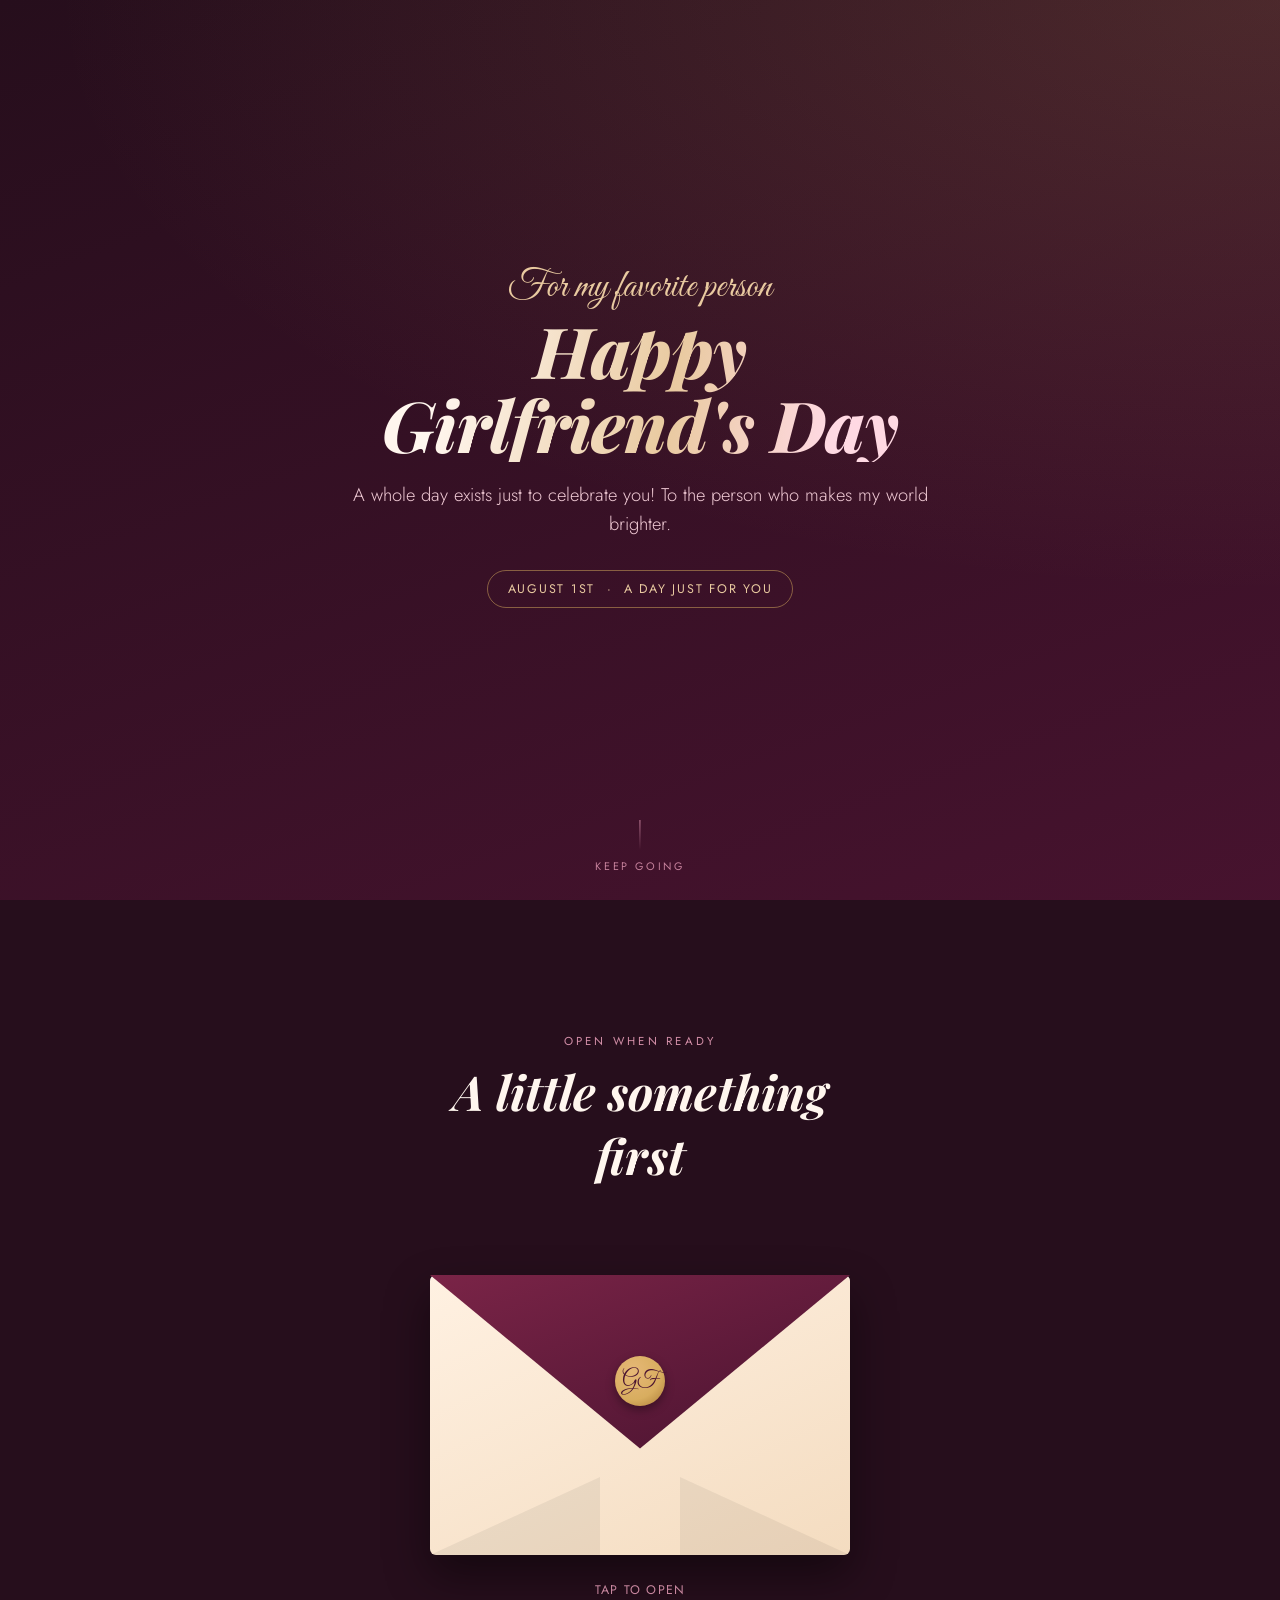
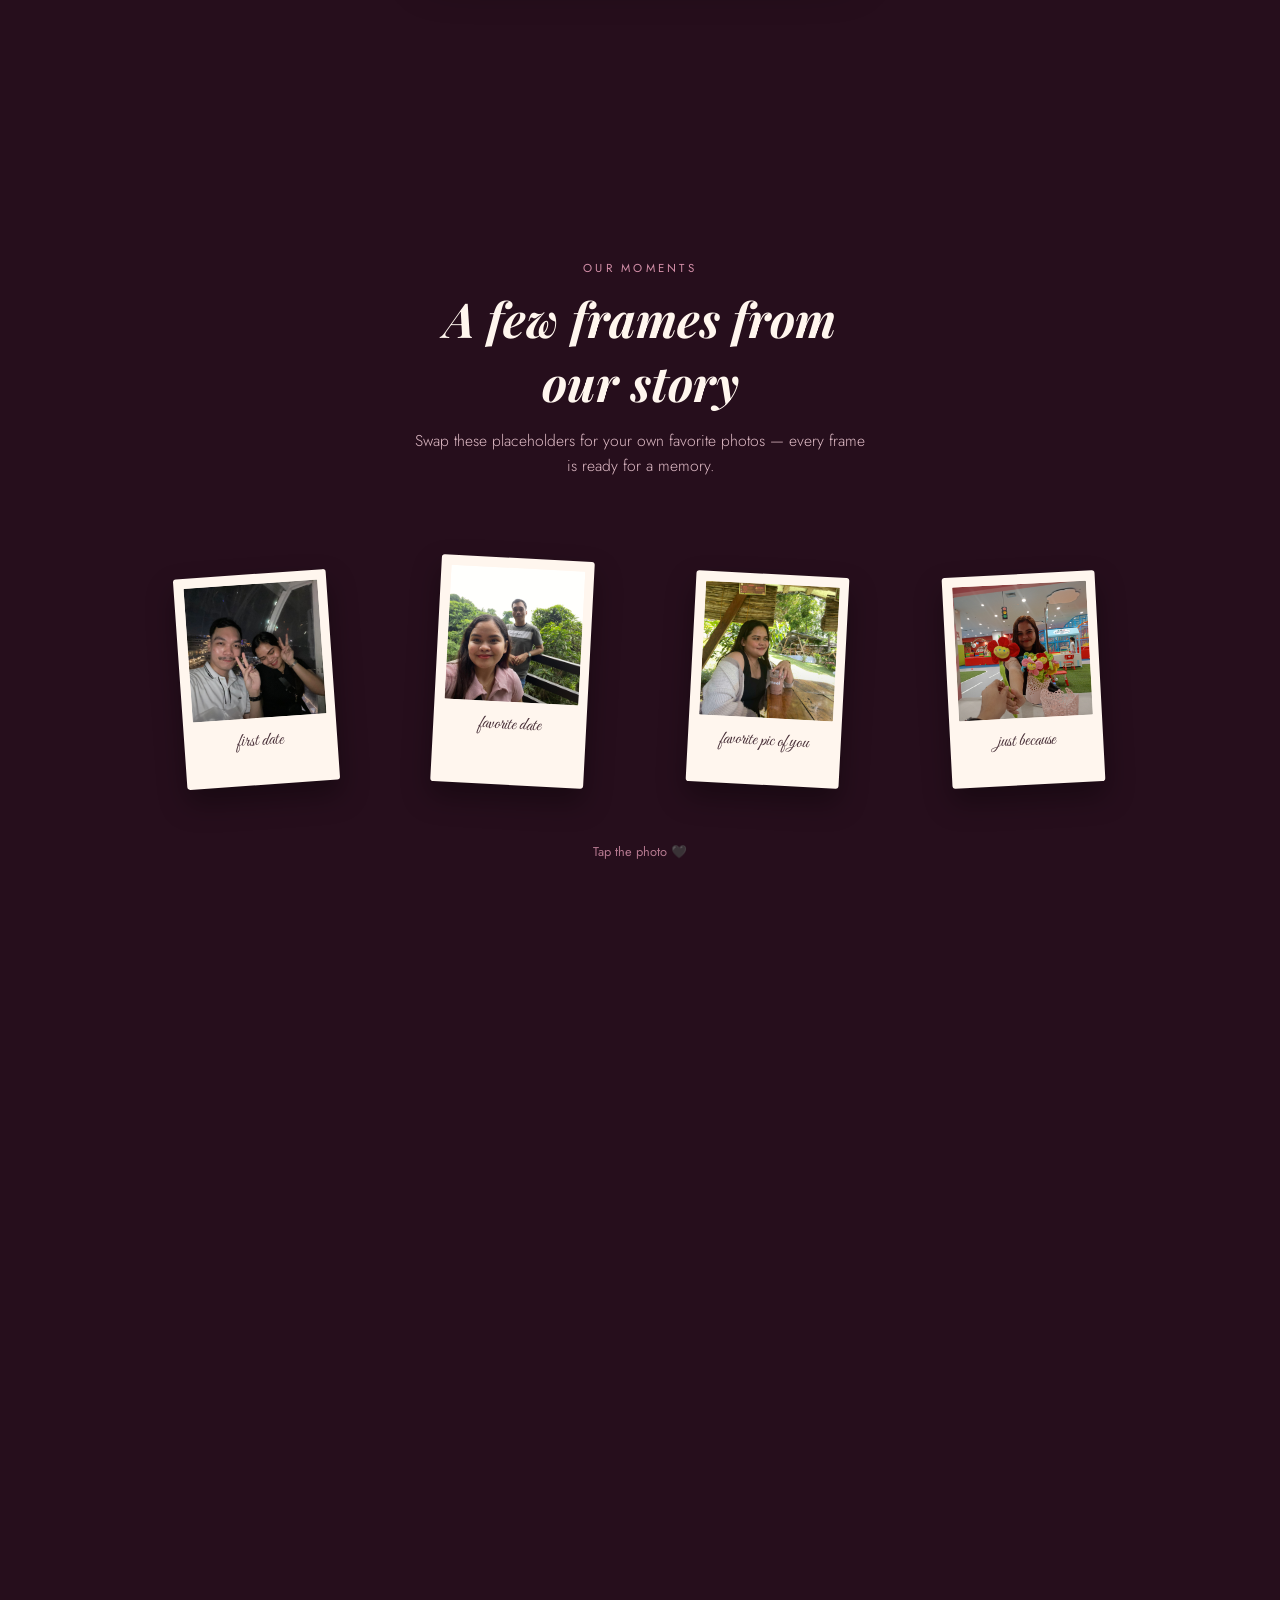
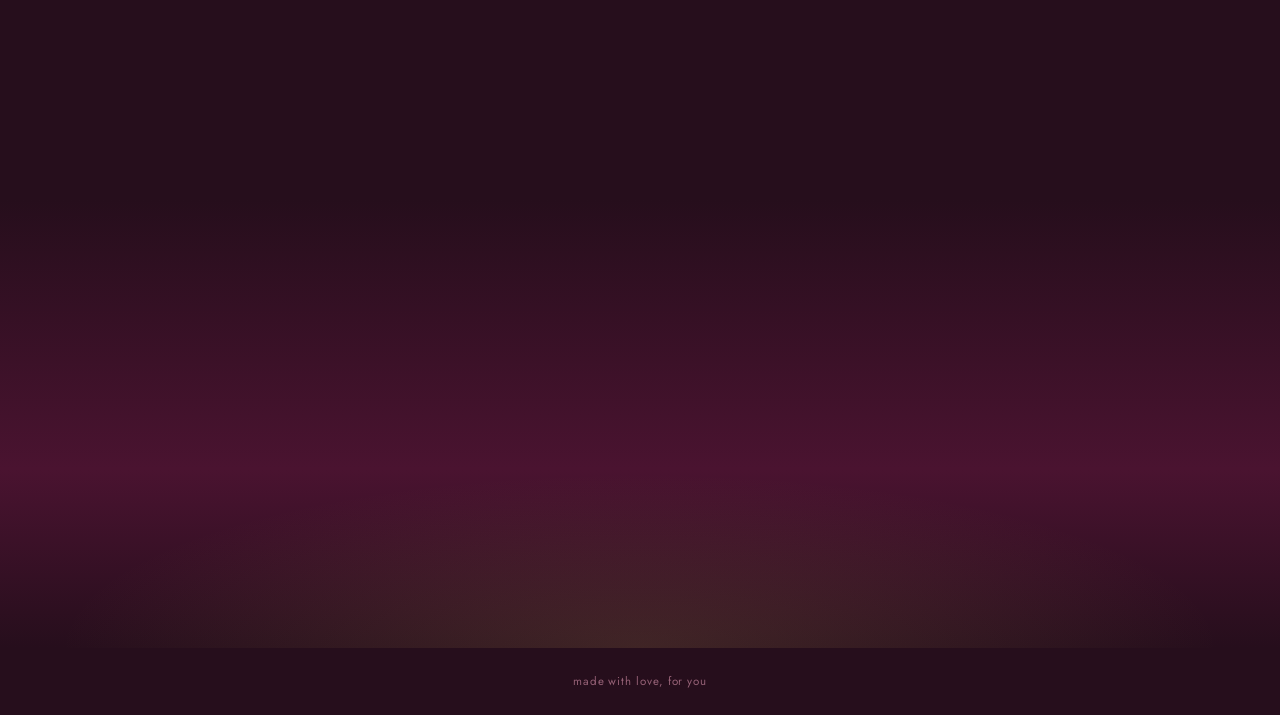
==== commit daf83ce0: "fix img src" ====
--- a/index.html
+++ b/index.html
@@ -58,30 +58,30 @@
     <div class="collage reveal">
       <figure class="polaroid" tabindex="0" role="button" aria-haspopup="dialog"
         data-title="first date"
-        data-pic="url('assets/images/first_date.jpeg')"
+        data-pic="assets/images/first_date.jpeg"
         data-message="Our first official date after we first met. We got to know each other better, and that was when I realized I was already falling for you.">
-        <div class="frame" style="--pic: url('assets/images/first_date.jpeg');"></div>
+        <div class="frame"><img src="assets/images/first_date.jpeg" alt="first date"></div>
         <figcaption>first date</figcaption>
       </figure>
       <figure class="polaroid" tabindex="0" role="button" aria-haspopup="dialog"
         data-title="favorite date"
-        data-pic="url('assets/images/favorite_date.jpeg')"
+        data-pic="assets/images/favorite_date.jpeg"
         data-message="One of my most memorable dates with you. It was sponty and a very special day.">
-        <div class="frame" style="--pic: url('assets/images/favorite_date.jpeg');"></div>
+        <div class="frame"><img src="assets/images/favorite_date.jpeg" alt="favorite date"></div>
         <figcaption>favorite date</figcaption>
       </figure>
       <figure class="polaroid" tabindex="0" role="button" aria-haspopup="dialog"
         data-title="favorite pic of you"
-        data-pic="url('assets/images/favorite_pic.jpeg')"
+        data-pic="assets/images/favorite_pic.jpeg"
         data-message="This pic always reminds me of how gorgeous you are, and how lucky I am to be the one who gets to see that smile every day.">
-        <div class="frame" style="--pic: url('assets/images/favorite_pic.jpeg');"></div>
+        <div class="frame"><img src="assets/images/favorite_pic.jpeg" alt="favorite pic of you"></div>
         <figcaption>favorite pic of you</figcaption>
       </figure>
       <figure class="polaroid" tabindex="0" role="button" aria-haspopup="dialog"
         data-title="just because"
-        data-pic="url('assets/images/just_cause.jpg')"
+        data-pic="assets/images/just_cause.jpg"
         data-message="One of the simplest and cutest picture of you. When I look at it, I'm reminded of all the little things that make you special.">
-        <div class="frame" style="--pic: url('assets/images/just_cause.jpg');"></div>
+        <div class="frame"><img src="assets/images/just_cause.jpg" alt="just because"></div>
         <figcaption>just because</figcaption>
       </figure>
     </div>
@@ -93,7 +93,7 @@
   <div class="modal-card" role="dialog" aria-modal="true" aria-labelledby="modalCaption">
     <button class="modal-close" id="modalClose" aria-label="Close preview">&times;</button>
     <figure class="polaroid polaroid-modal">
-      <div class="frame" id="modalFrame"></div>
+      <div class="frame"><img id="modalFrame" src="" alt=""></div>
       <figcaption id="modalCaption"></figcaption>
     </figure>
     <p class="modal-message" id="modalMessage"></p>
@@ -135,7 +135,6 @@
   </div>
 </section>
 
-<!-- ================= CLOSING ================= -->
 <section class="closing">
   <div class="reveal">
     <h2>Happy Girlfriend's Day</h2>
@@ -145,7 +144,6 @@
 </section>
 
 <footer>made with love, for you</footer>
-<!-- Component classes, then the entry point that wires them together -->
 <script src="js/classes/FloatingHearts.js"></script>
 <script src="js/classes/Envelope.js"></script>
 <script src="js/classes/CollageModal.js"></script>
--- a/css/style.css
+++ b/css/style.css
@@ -1,5 +1,4 @@
-
-  :root{
+:root{
     --wine-deep:#260e1c;
     --wine-mid:#4a1330;
     --wine-soft:#7a2447;
@@ -59,7 +58,6 @@
     opacity:0.85;
   }
 
-  /* reveal-on-scroll */
   .reveal{
     opacity:0;
     transform: translateY(28px);
@@ -228,6 +226,7 @@
     border-style:solid;
   }
   .envelope-body::before{
+
     left:0; bottom:0;
     border-width:0 0 78px 170px;
     border-color: transparent transparent rgba(0,0,0,0.06) transparent;
@@ -341,14 +340,14 @@
     aspect-ratio: 1 / 1;
     border-radius:1px;
     background-color: var(--wine-soft);
-    background-image: var(--pic);
-    background-size: cover;
-    background-position: center;
     position:relative;
-    display:flex;
-    align-items:center;
-    justify-content:center;
     overflow:hidden;
+  }
+  .polaroid .frame img{
+    width:100%;
+    height:100%;
+    object-fit:cover;
+    display:block;
   }
   .polaroid .frame::after{
     content:"";
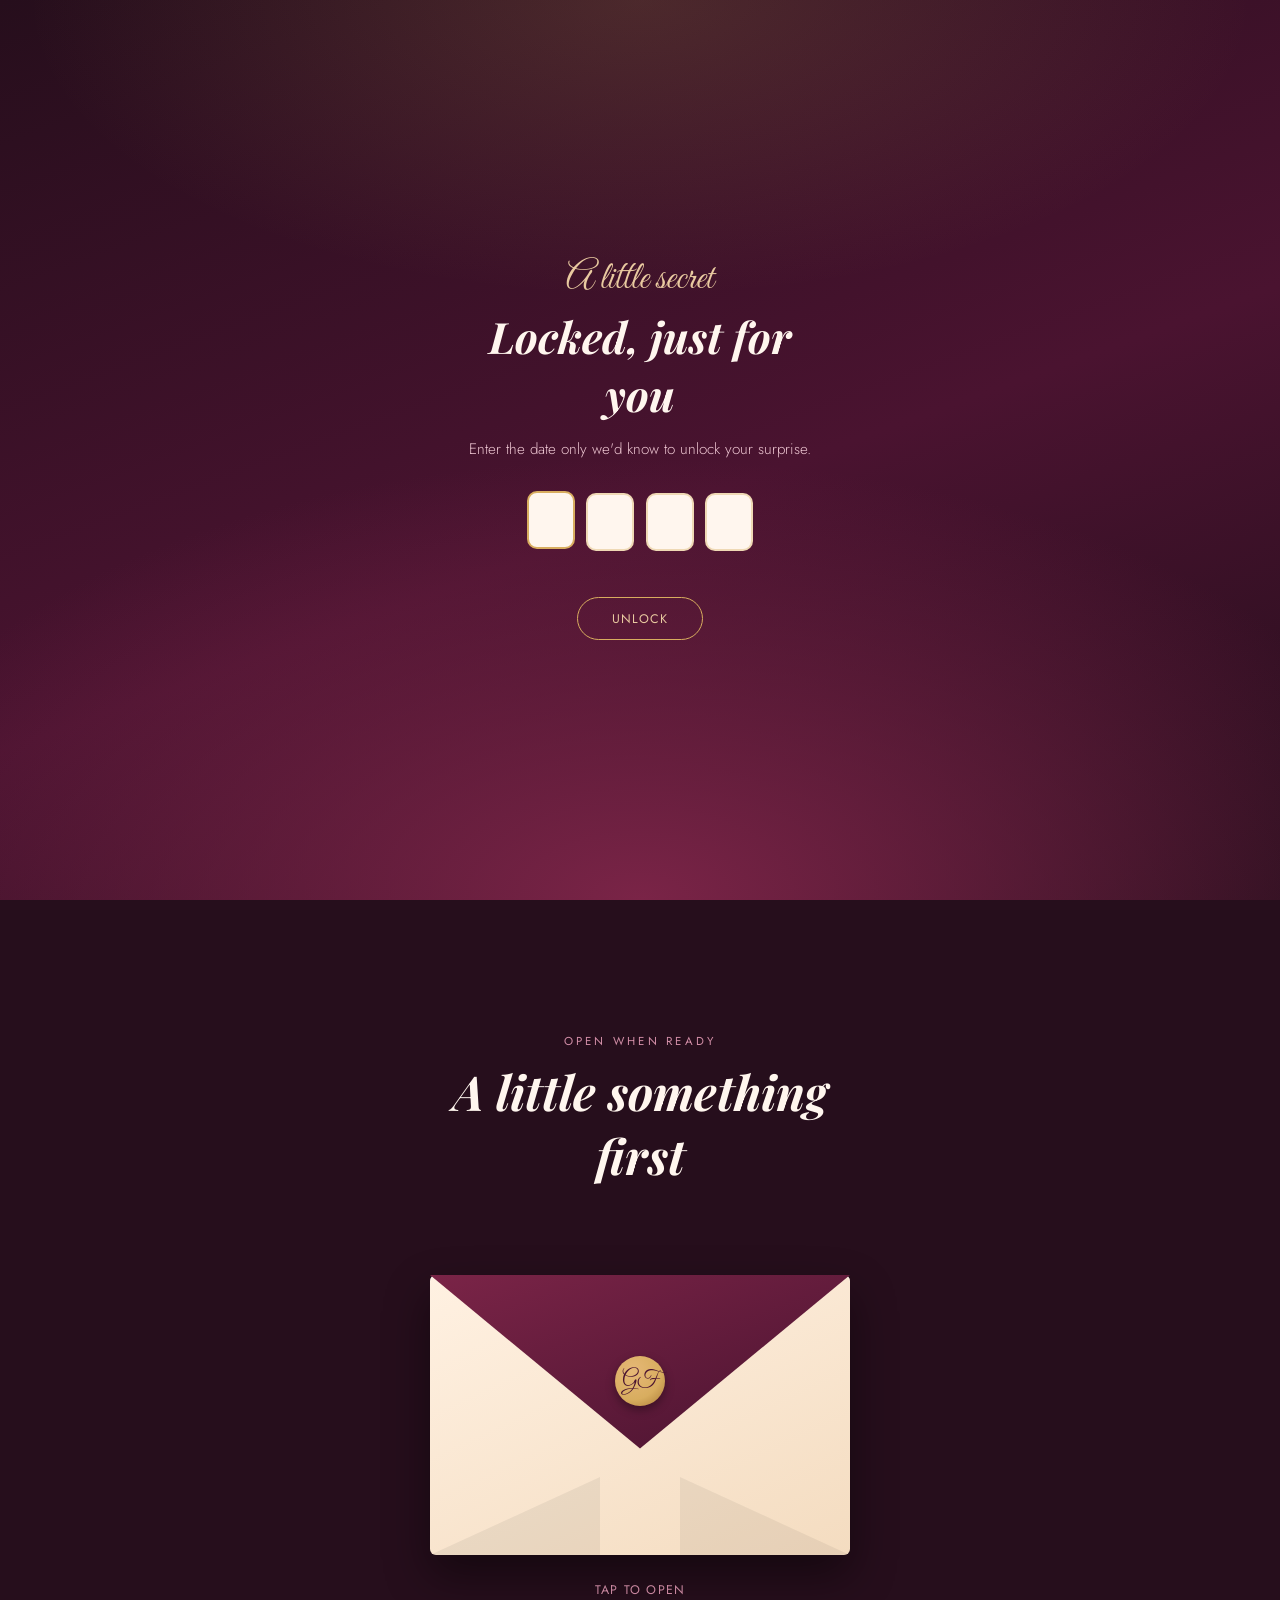
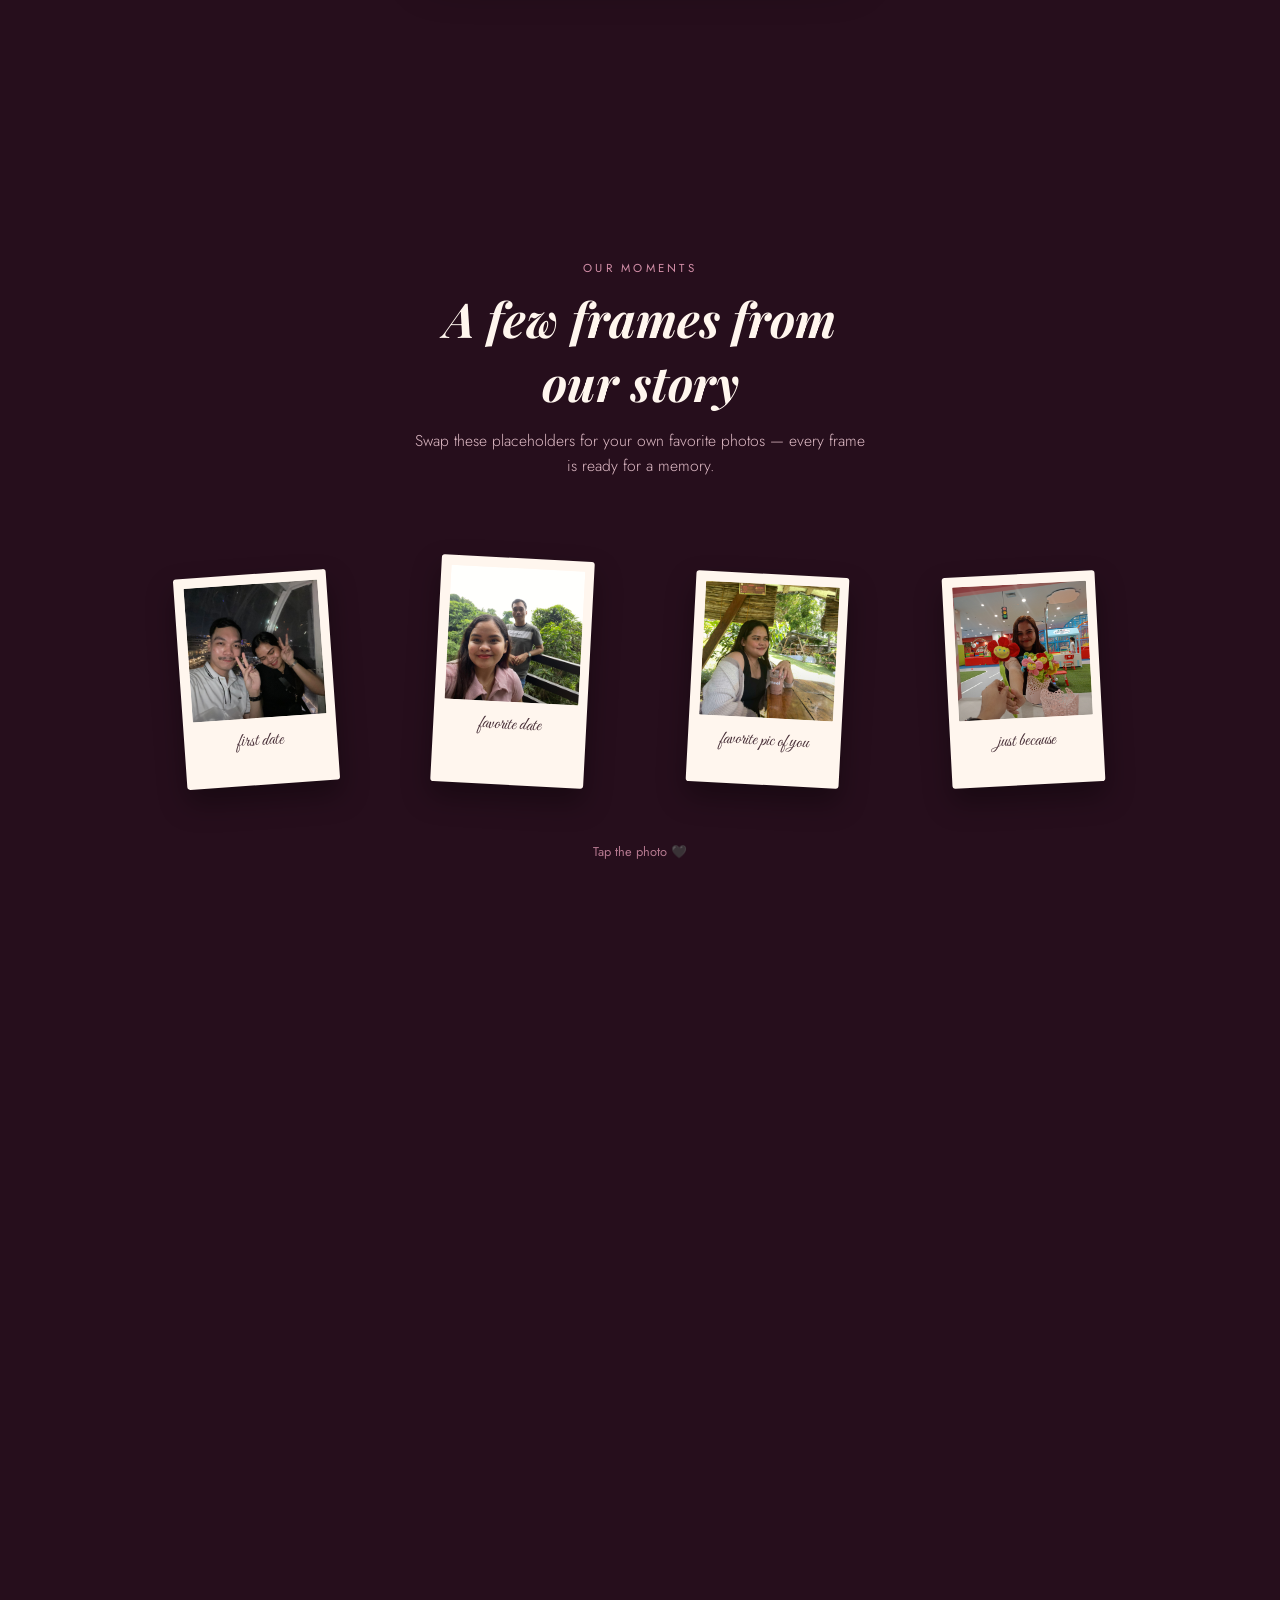
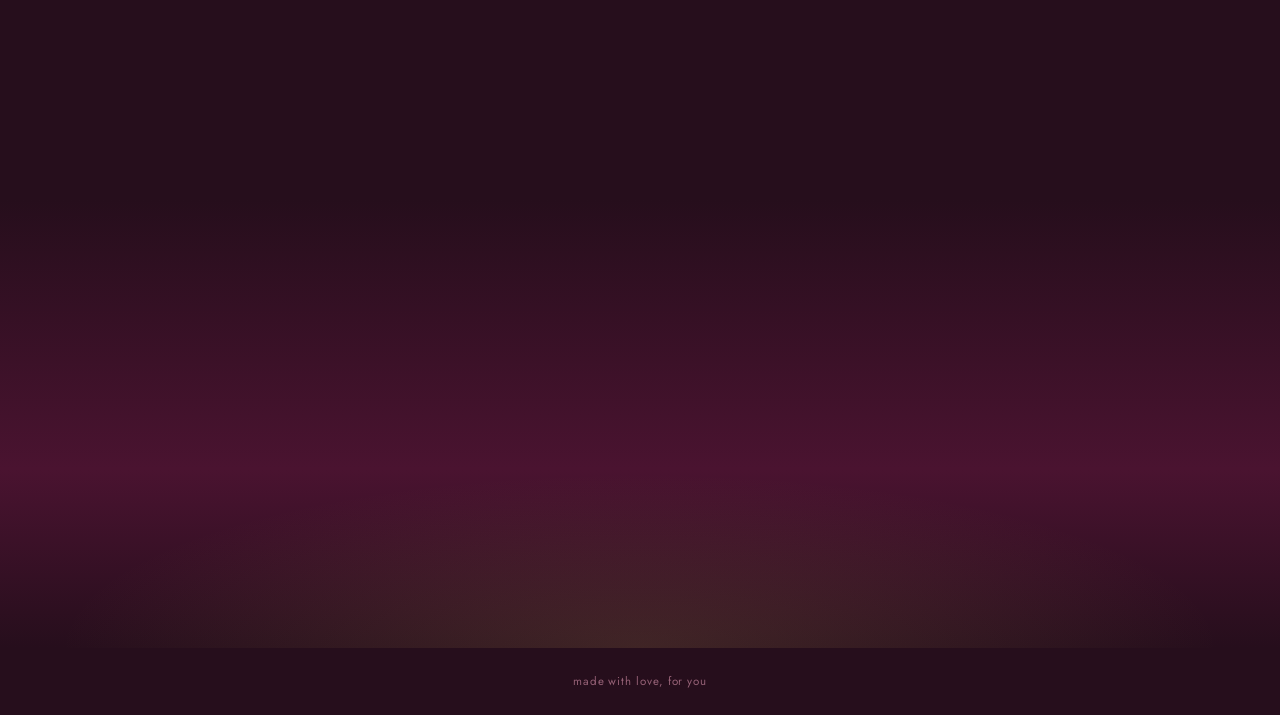
==== commit b7707bdf: "add a passcode form, html, js, css" ====
--- a/index.html
+++ b/index.html
@@ -7,10 +7,27 @@
 <meta name="description" content="A little celebration, made just for her.">
 <link rel="preconnect" href="https://fonts.googleapis.com">
 <link rel="preconnect" href="https://fonts.gstatic.com" crossorigin>
+<link rel="icon" type="image/png" href="assets/images/fav_icon.PNG">
 <link href="https://fonts.googleapis.com/css2?family=Great+Vibes&family=Playfair+Display:ital,wght@0,500;0,700;0,900;1,600;1,800&family=Jost:wght@300;400;500;600&display=swap" rel="stylesheet">
 <link rel="stylesheet" href="css/style.css">
 </head>
 <body>
+
+<div class="lock-gate" id="lockGate">
+  <div class="lock-card">
+    <span class="eyebrow">A little secret</span>
+    <h1 class="lock-title">Locked, just for you</h1>
+    <p class="lock-sub">Enter the date only we'd know to unlock your surprise.</p>
+    <div class="code-inputs" id="codeInputs">
+      <input type="text" inputmode="numeric" pattern="[0-9]*" maxlength="1" class="code-digit" aria-label="Digit 1">
+      <input type="text" inputmode="numeric" pattern="[0-9]*" maxlength="1" class="code-digit" aria-label="Digit 2">
+      <input type="text" inputmode="numeric" pattern="[0-9]*" maxlength="1" class="code-digit" aria-label="Digit 3">
+      <input type="text" inputmode="numeric" pattern="[0-9]*" maxlength="1" class="code-digit" aria-label="Digit 4">
+    </div>
+    <p class="lock-error" id="lockError" aria-live="polite"></p>
+    <button type="button" class="lock-submit" id="lockSubmit">Unlock</button>
+  </div>
+</div>
 
 <div class="heart-field" id="heartField" aria-hidden="true"></div>
 
@@ -148,6 +165,7 @@
 <script src="js/classes/Envelope.js"></script>
 <script src="js/classes/CollageModal.js"></script>
 <script src="js/classes/ScrollReveal.js"></script>
+<script src="js/classes/PasscodeGate.js"></script>
 <script src="js/main.js"></script>
 
 </body>
--- a/css/style.css
+++ b/css/style.css
@@ -526,6 +526,115 @@
     opacity:0.55;
   }
 
+  body.locked{
+    overflow:hidden;
+    height:100dvh;
+  }
+  .lock-gate{
+    position:fixed;
+    inset:0;
+    z-index:100;
+    display:flex;
+    align-items:center;
+    justify-content:center;
+    padding: var(--space-m);
+    text-align:center;
+    background:
+      radial-gradient(ellipse 80% 55% at 50% 0%, rgba(216,173,95,0.16), transparent 60%),
+      radial-gradient(ellipse 90% 70% at 50% 100%, var(--wine-soft), transparent 70%),
+      linear-gradient(160deg, var(--wine-deep) 0%, var(--wine-mid) 55%, var(--wine-deep) 100%);
+    transition: opacity 0.6s var(--ease), visibility 0s linear 0s;
+  }
+  .lock-gate.unlocked{
+    opacity:0;
+    visibility:hidden;
+    pointer-events:none;
+    transition: opacity 0.6s var(--ease), visibility 0s linear 0.6s;
+  }
+  .lock-card{
+    max-width:360px;
+    width:100%;
+  }
+  .lock-card .eyebrow{ display:block; }
+  .lock-title{
+    margin-top:0.5rem;
+    font-size:clamp(1.9rem, 6vw, 2.7rem);
+    font-style:italic;
+    color:var(--cream);
+  }
+  .lock-sub{
+    margin-top:0.9rem;
+    color:var(--blush);
+    font-weight:300;
+    font-size:0.95rem;
+    line-height:1.6;
+    opacity:0.9;
+  }
+  .lock-hint{
+    margin-top:0.7rem;
+    font-family:var(--script);
+    font-size:1.25rem;
+    color:var(--gold-soft);
+    opacity:0.9;
+  }
+  .code-inputs{
+    display:flex;
+    gap:0.7rem;
+    justify-content:center;
+    margin-top:2rem;
+  }
+  .code-digit{
+    width:3rem;
+    height:3.6rem;
+    text-align:center;
+    font-size:1.6rem;
+    font-family:var(--display);
+    color:var(--ink);
+    background:var(--cream);
+    border:2px solid rgba(216,173,95,0.4);
+    border-radius:10px;
+    outline:none;
+    -webkit-appearance:none;
+    transition: border-color 0.25s ease, transform 0.25s ease;
+  }
+  .code-digit:focus{
+    border-color:var(--gold);
+    transform:translateY(-2px);
+  }
+  .lock-error{
+    min-height:1.2rem;
+    margin-top:1rem;
+    color:#ffb4b4;
+    font-size:0.85rem;
+  }
+  .lock-submit{
+    margin-top:0.7rem;
+    padding:0.7rem 2.1rem;
+    border-radius:999px;
+    border:1px solid var(--gold);
+    background:transparent;
+    color:var(--gold-soft);
+    font-family:var(--body);
+    letter-spacing:0.08em;
+    text-transform:uppercase;
+    font-size:0.78rem;
+    cursor:pointer;
+    transition: background 0.25s ease, color 0.25s ease;
+  }
+  .lock-submit:hover{
+    background:var(--gold);
+    color:var(--wine-deep);
+  }
+  .lock-card.shake{
+    animation: lock-shake 0.4s ease;
+  }
+  @keyframes lock-shake{
+    10%, 90%{ transform:translateX(-2px); }
+    20%, 80%{ transform:translateX(4px); }
+    30%, 50%, 70%{ transform:translateX(-8px); }
+    40%, 60%{ transform:translateX(8px); }
+  }
+
   @media (min-width:860px){
     .collage{ grid-template-columns: repeat(4, 1fr); max-width:1040px; }
     .polaroid:nth-child(2), .polaroid:nth-child(4){ margin-top:0; }
